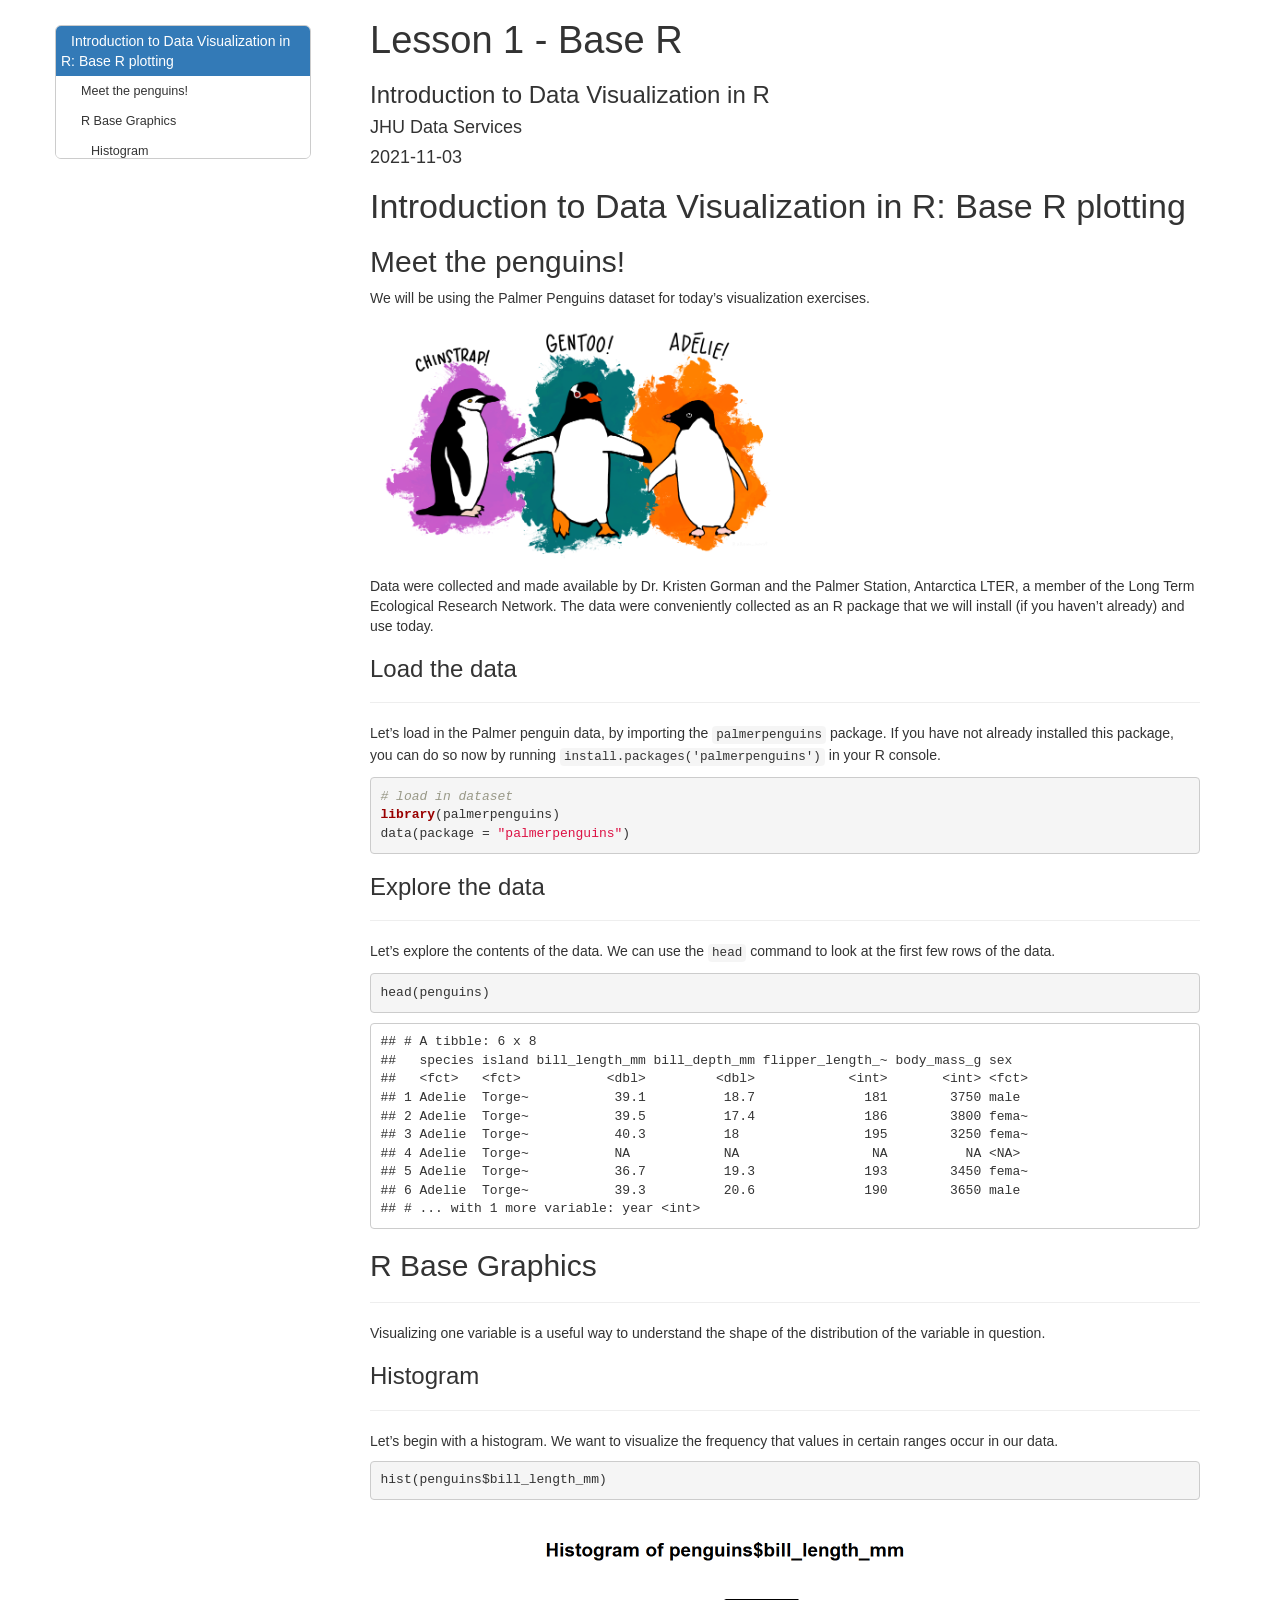
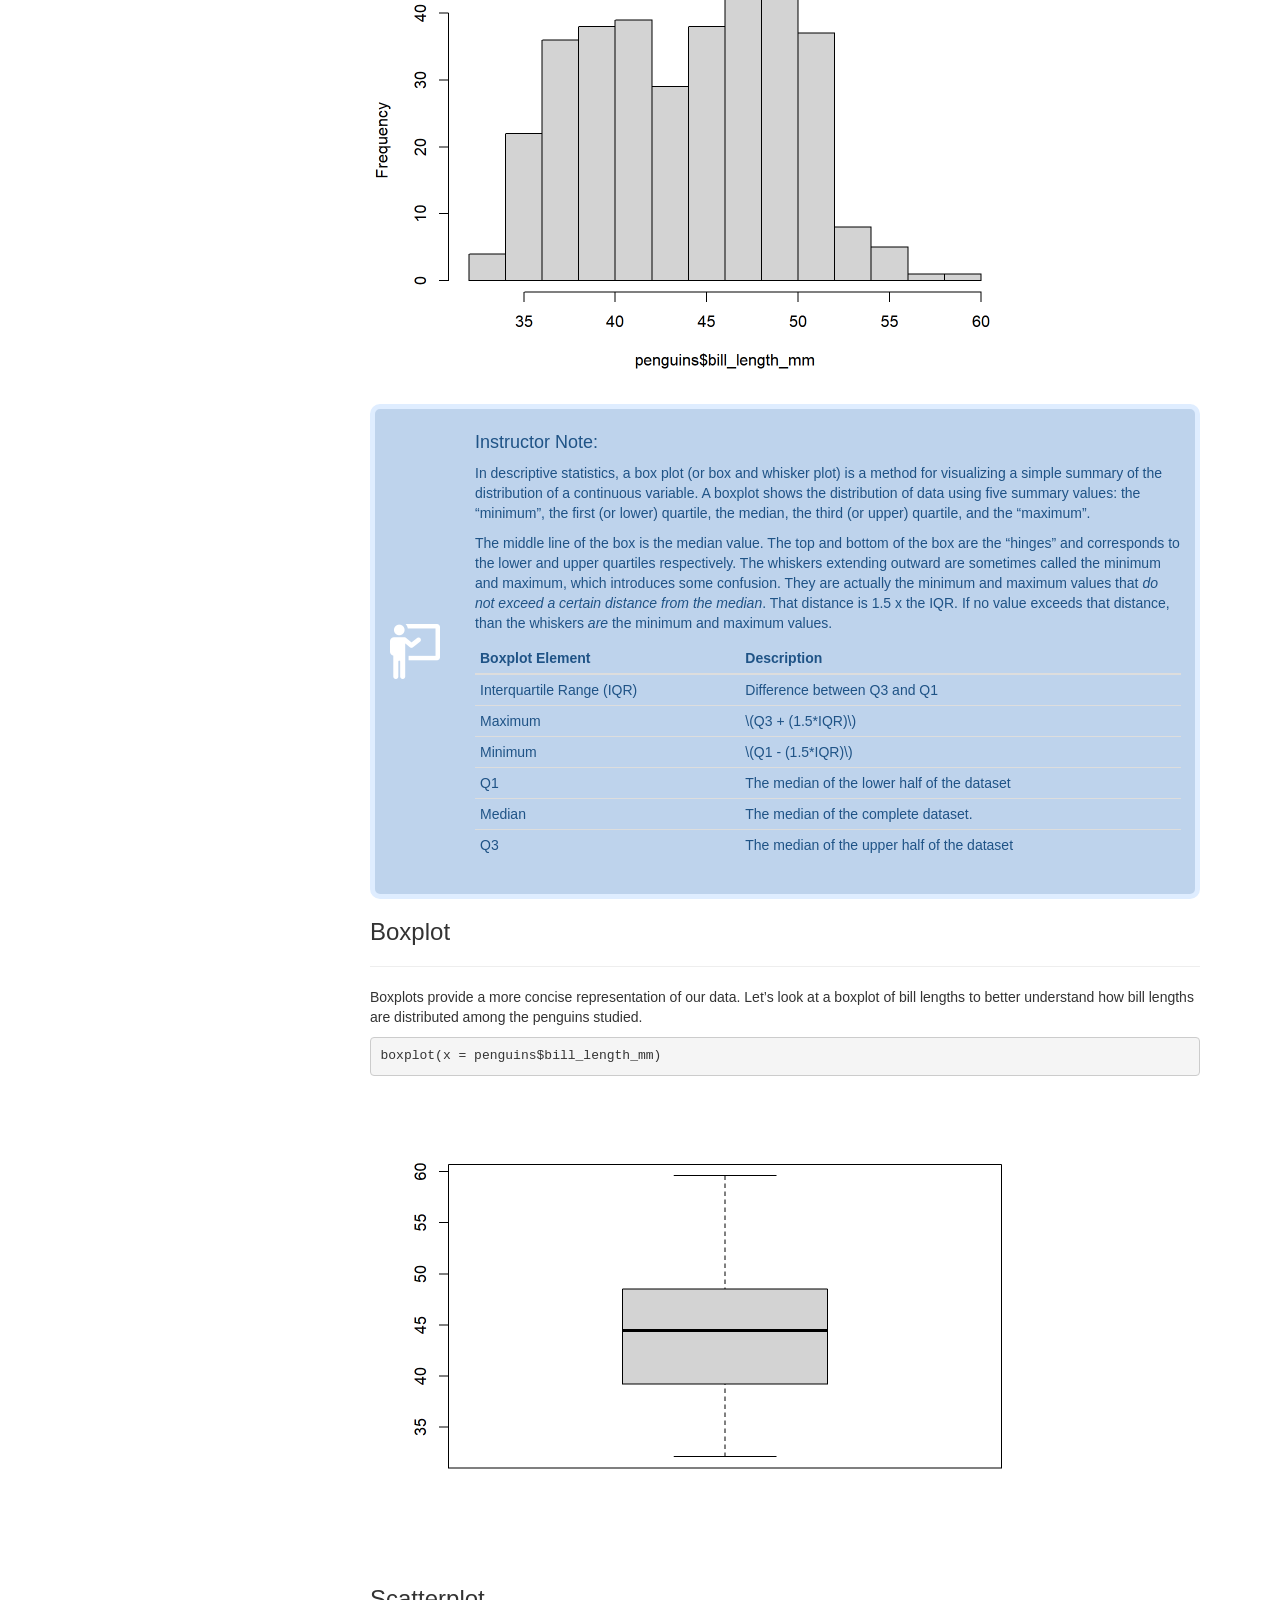
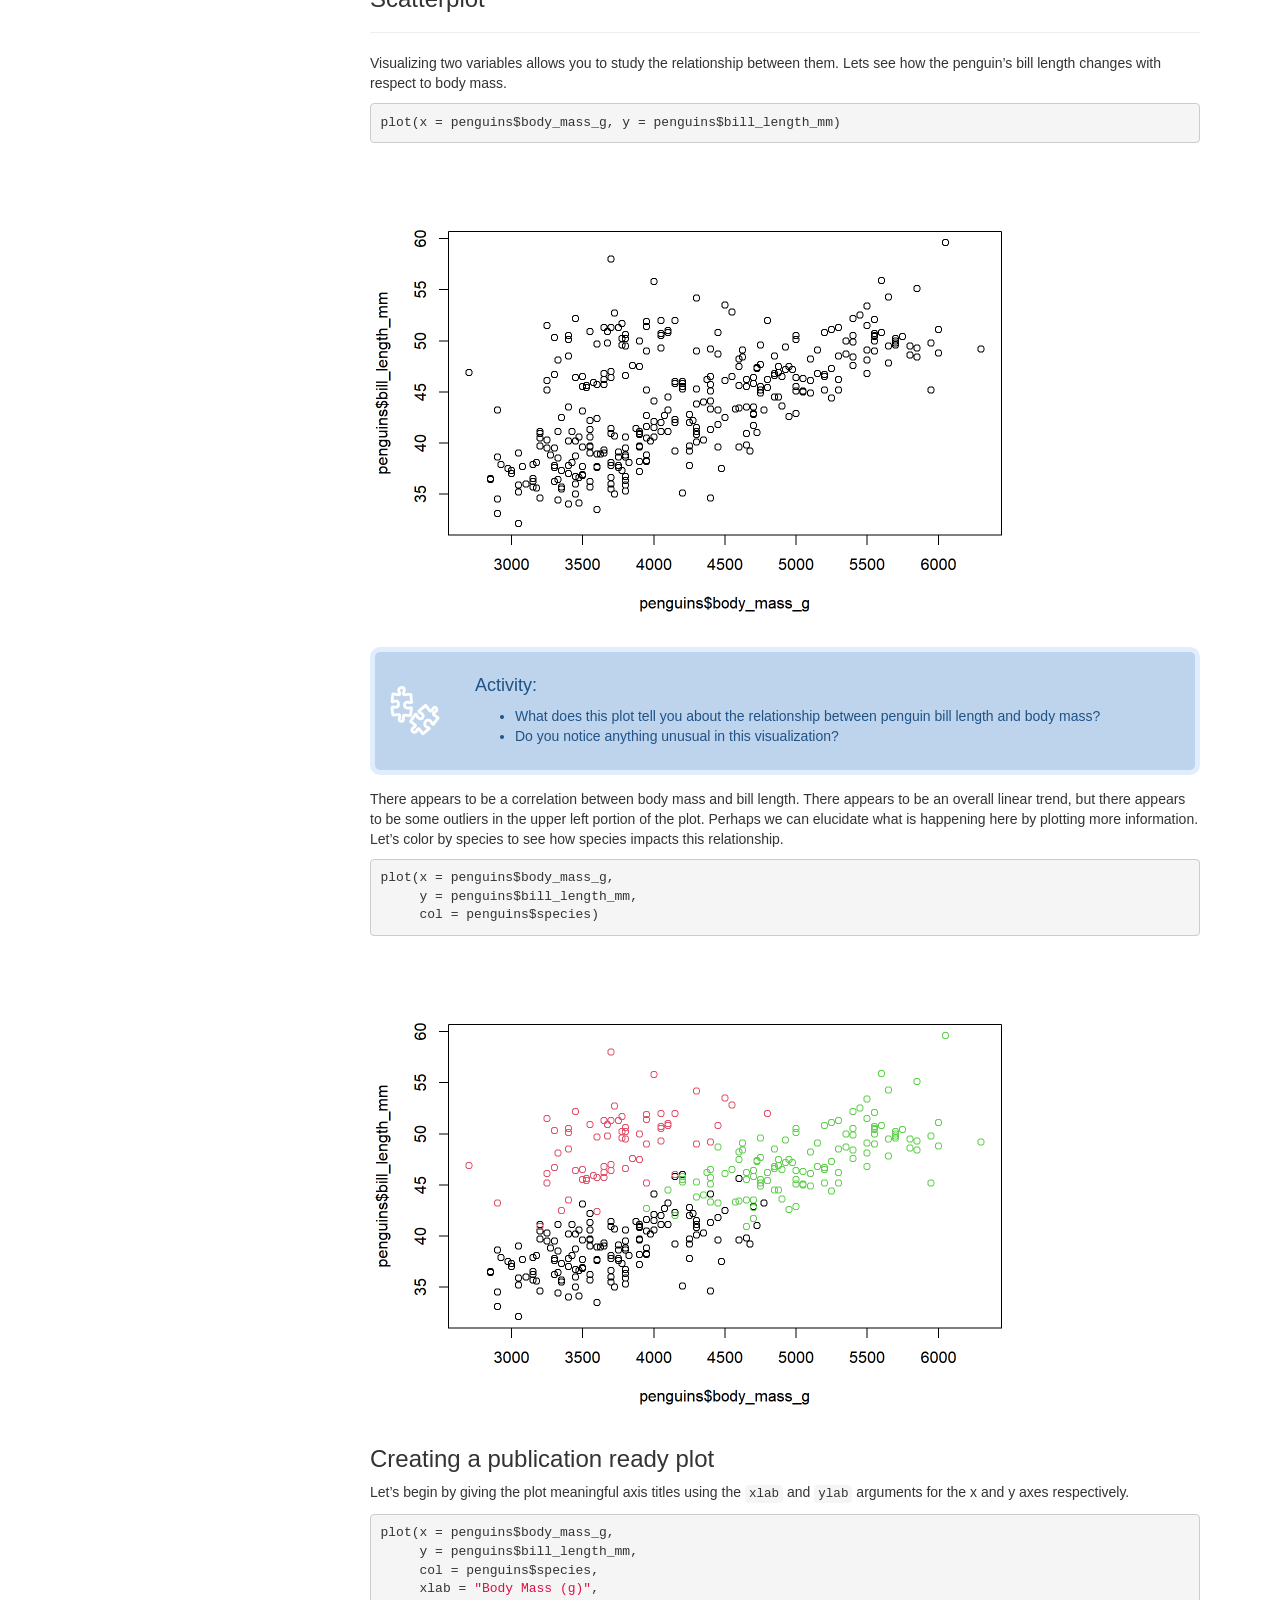
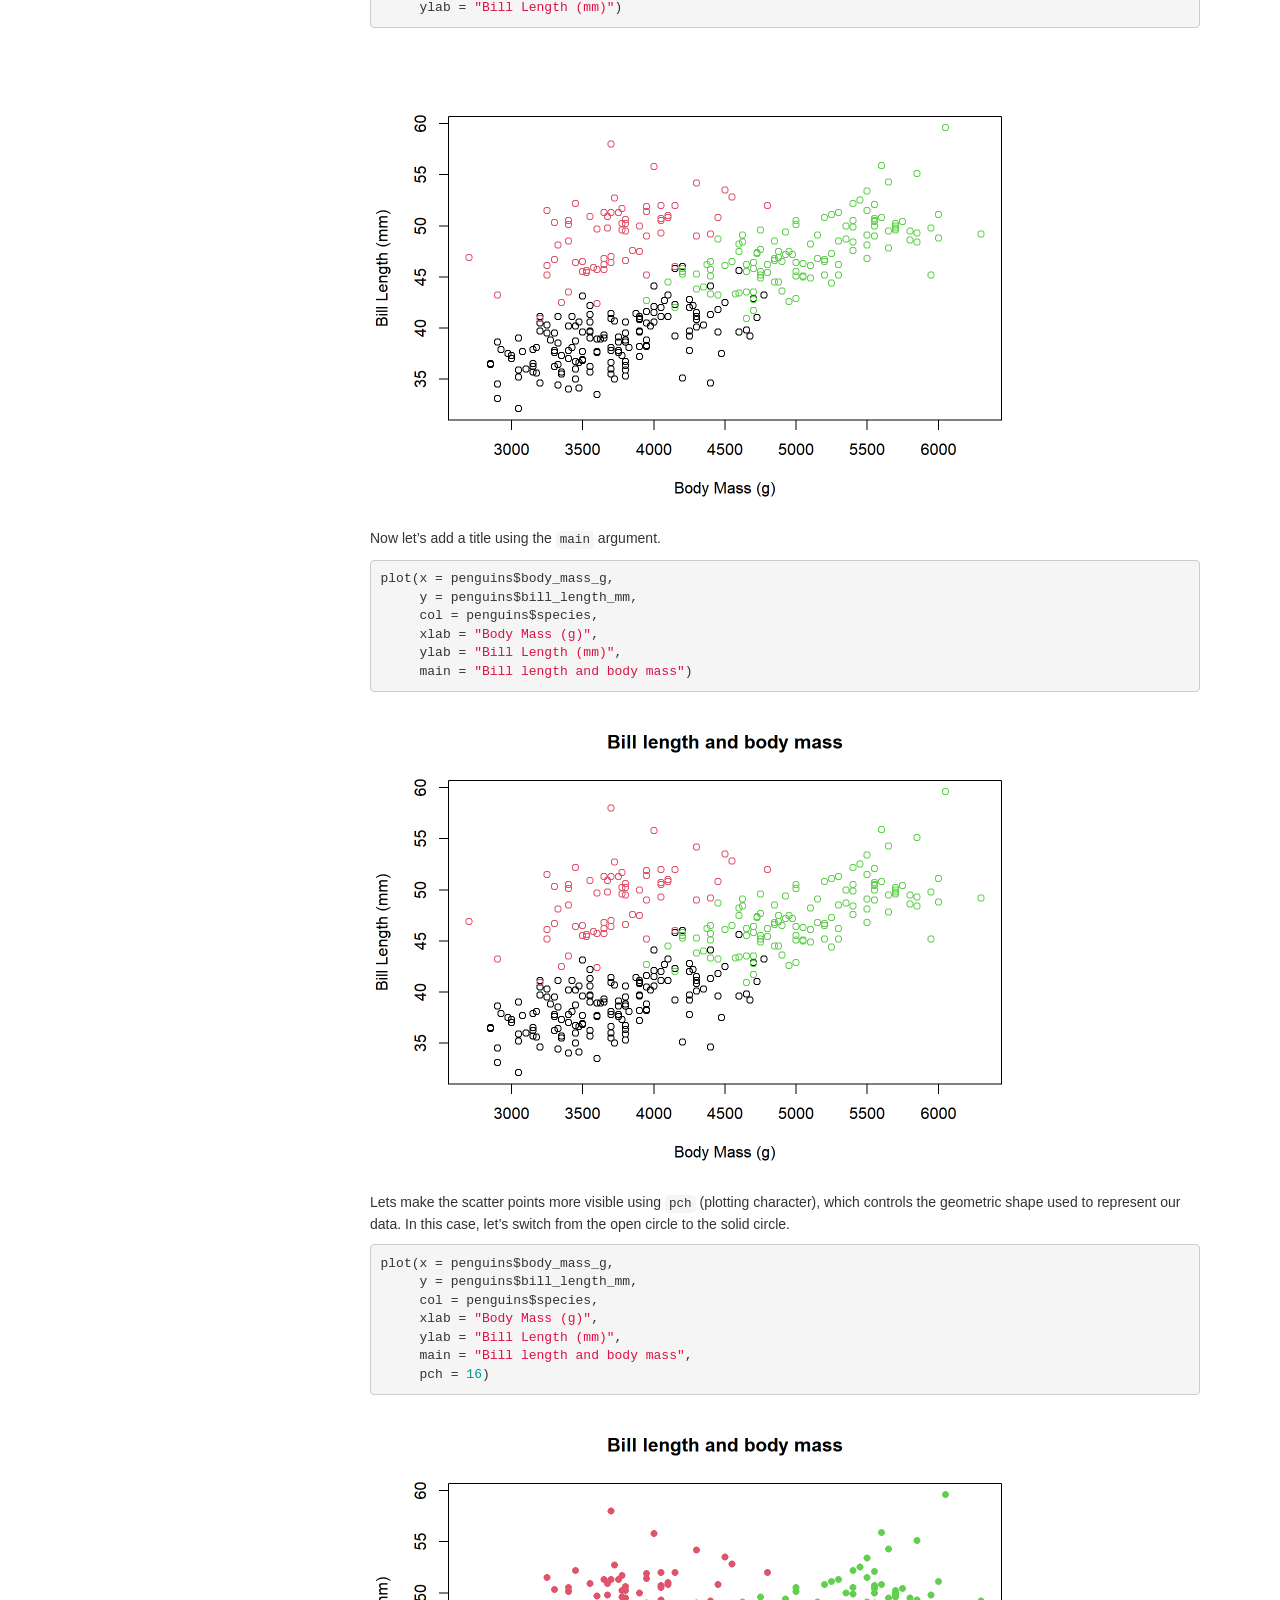
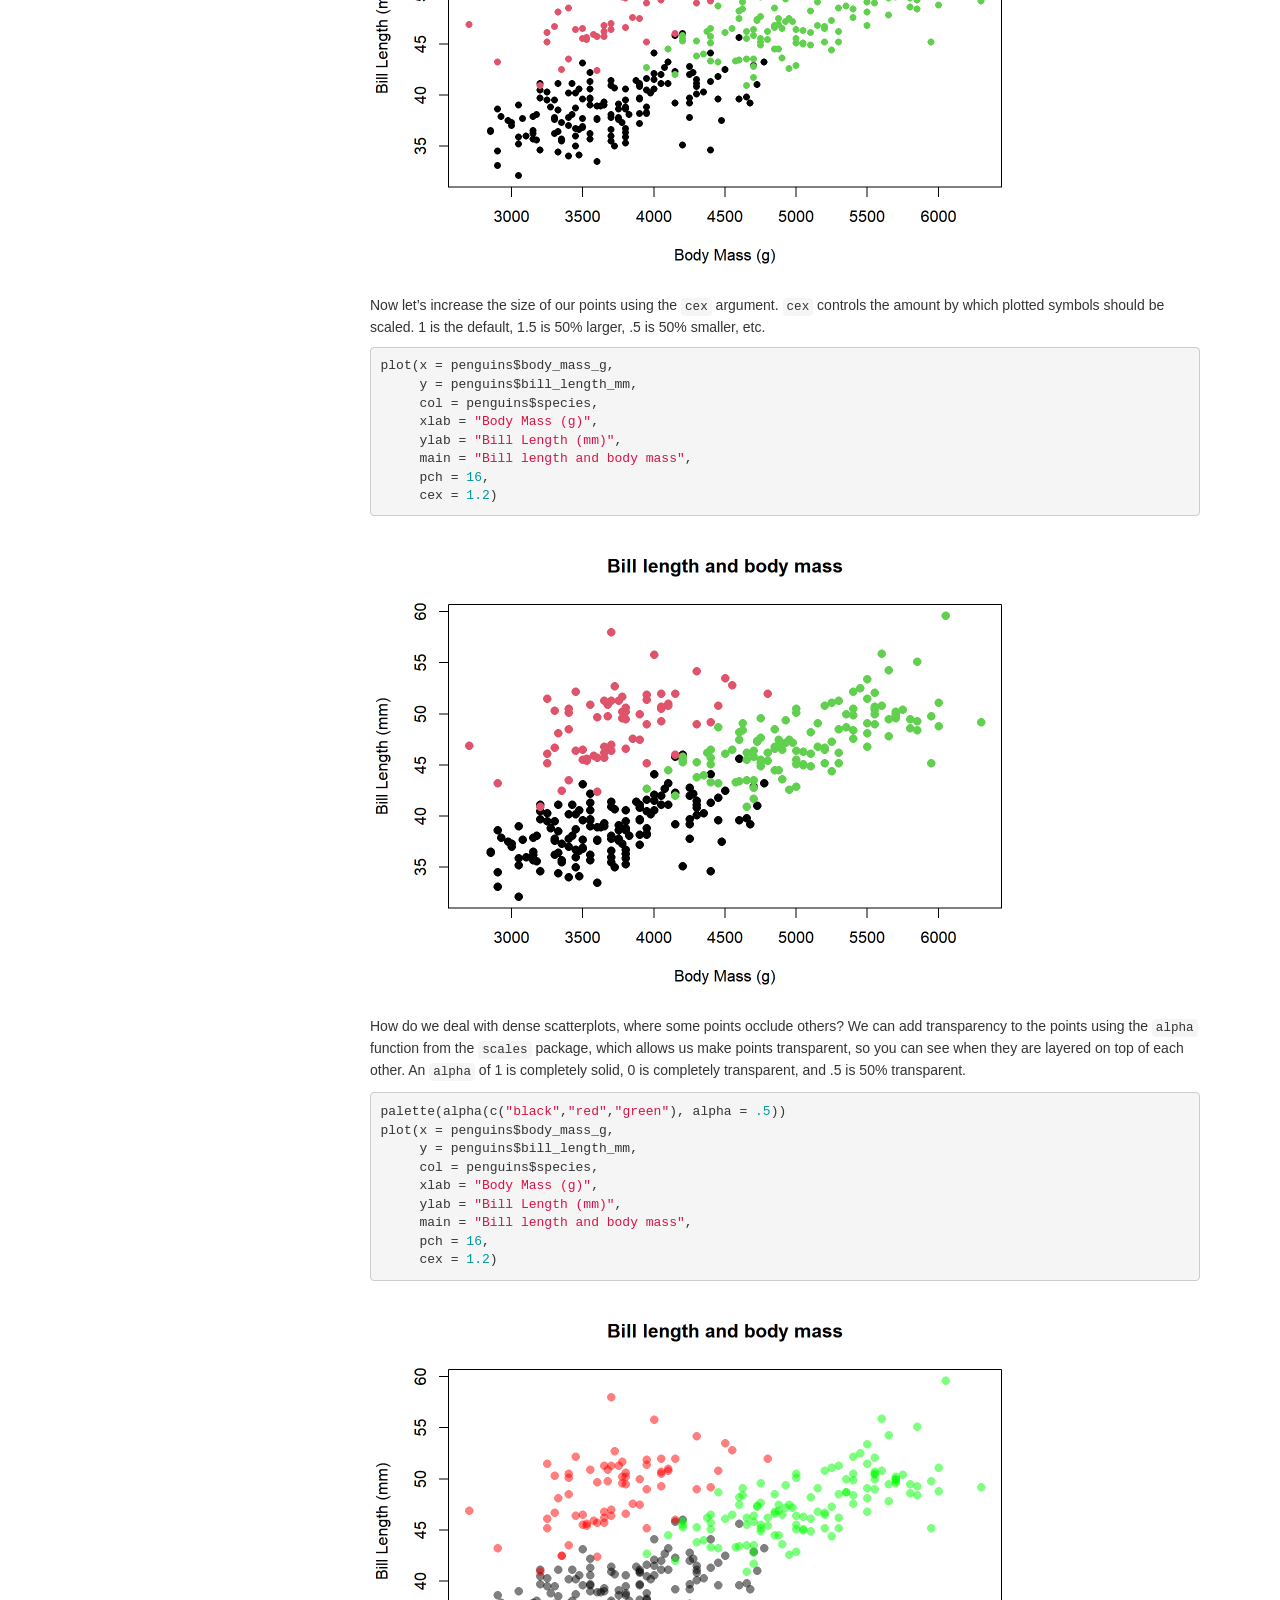
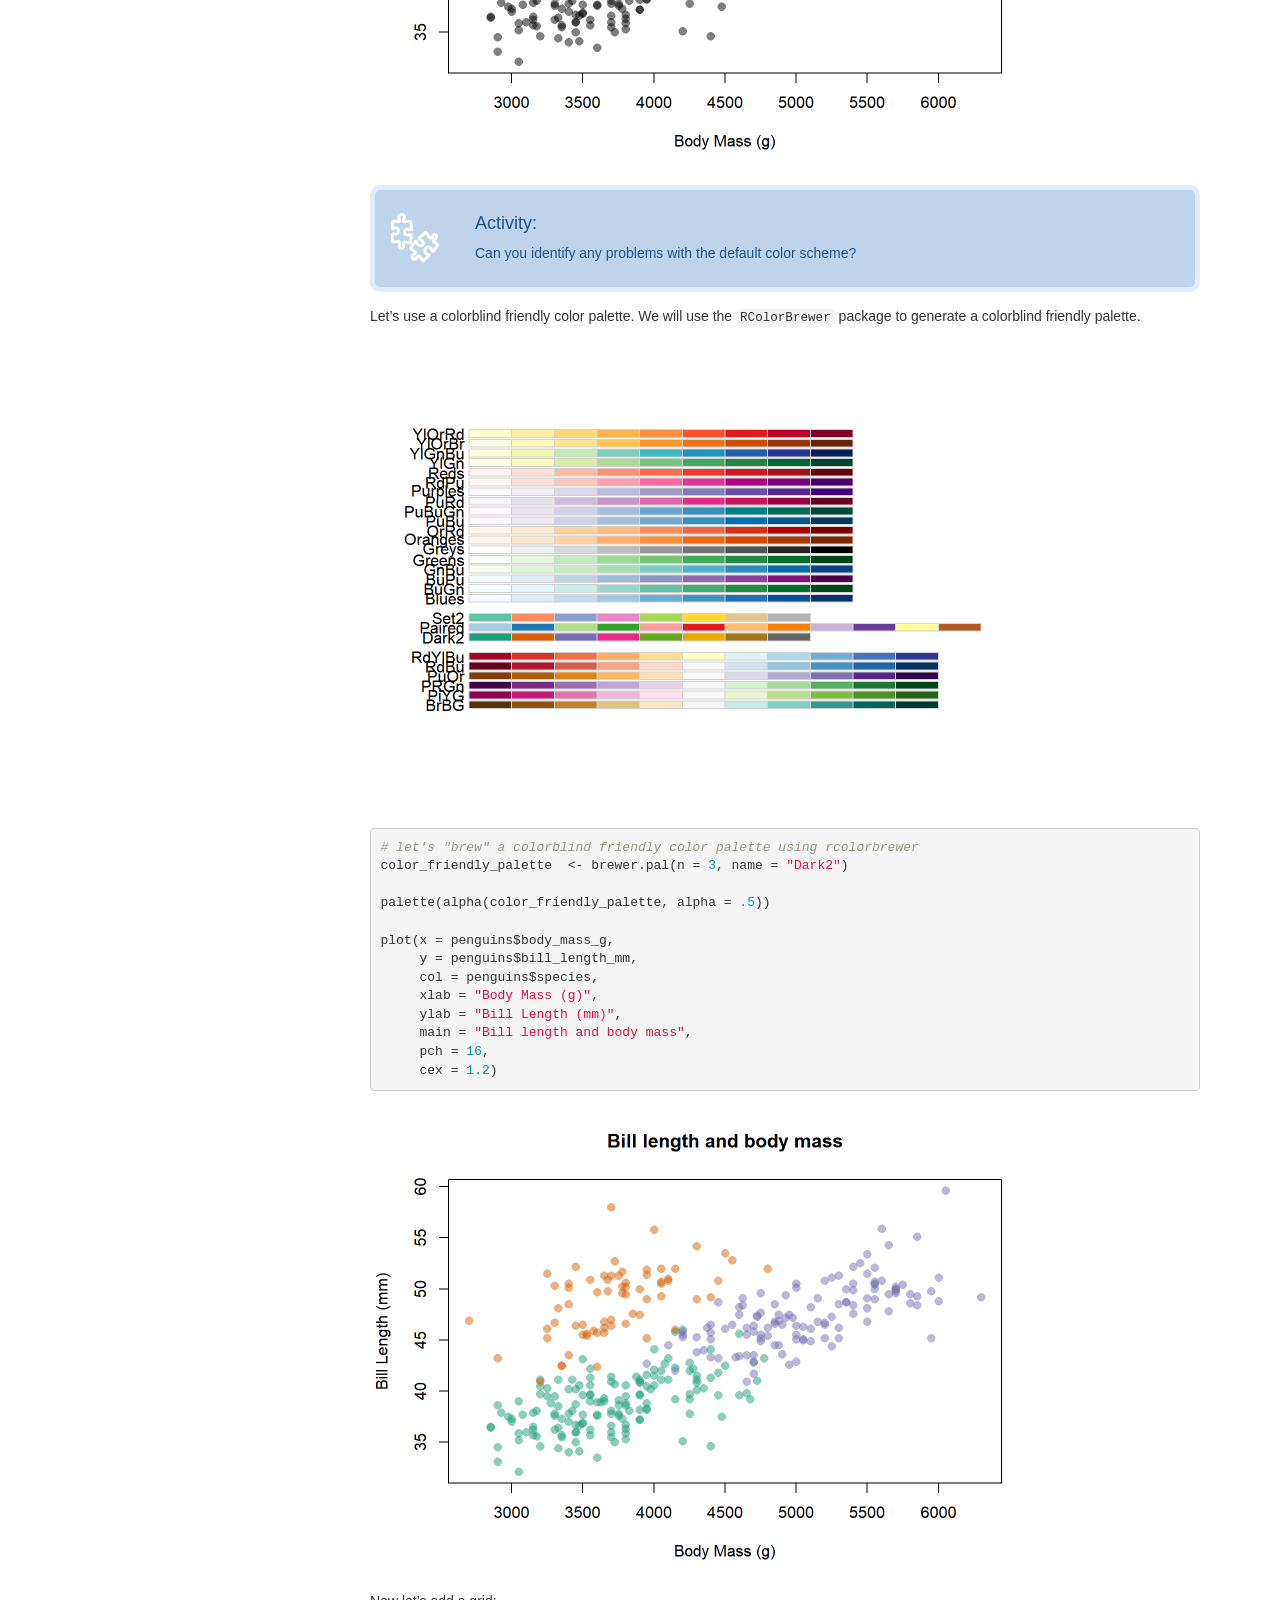
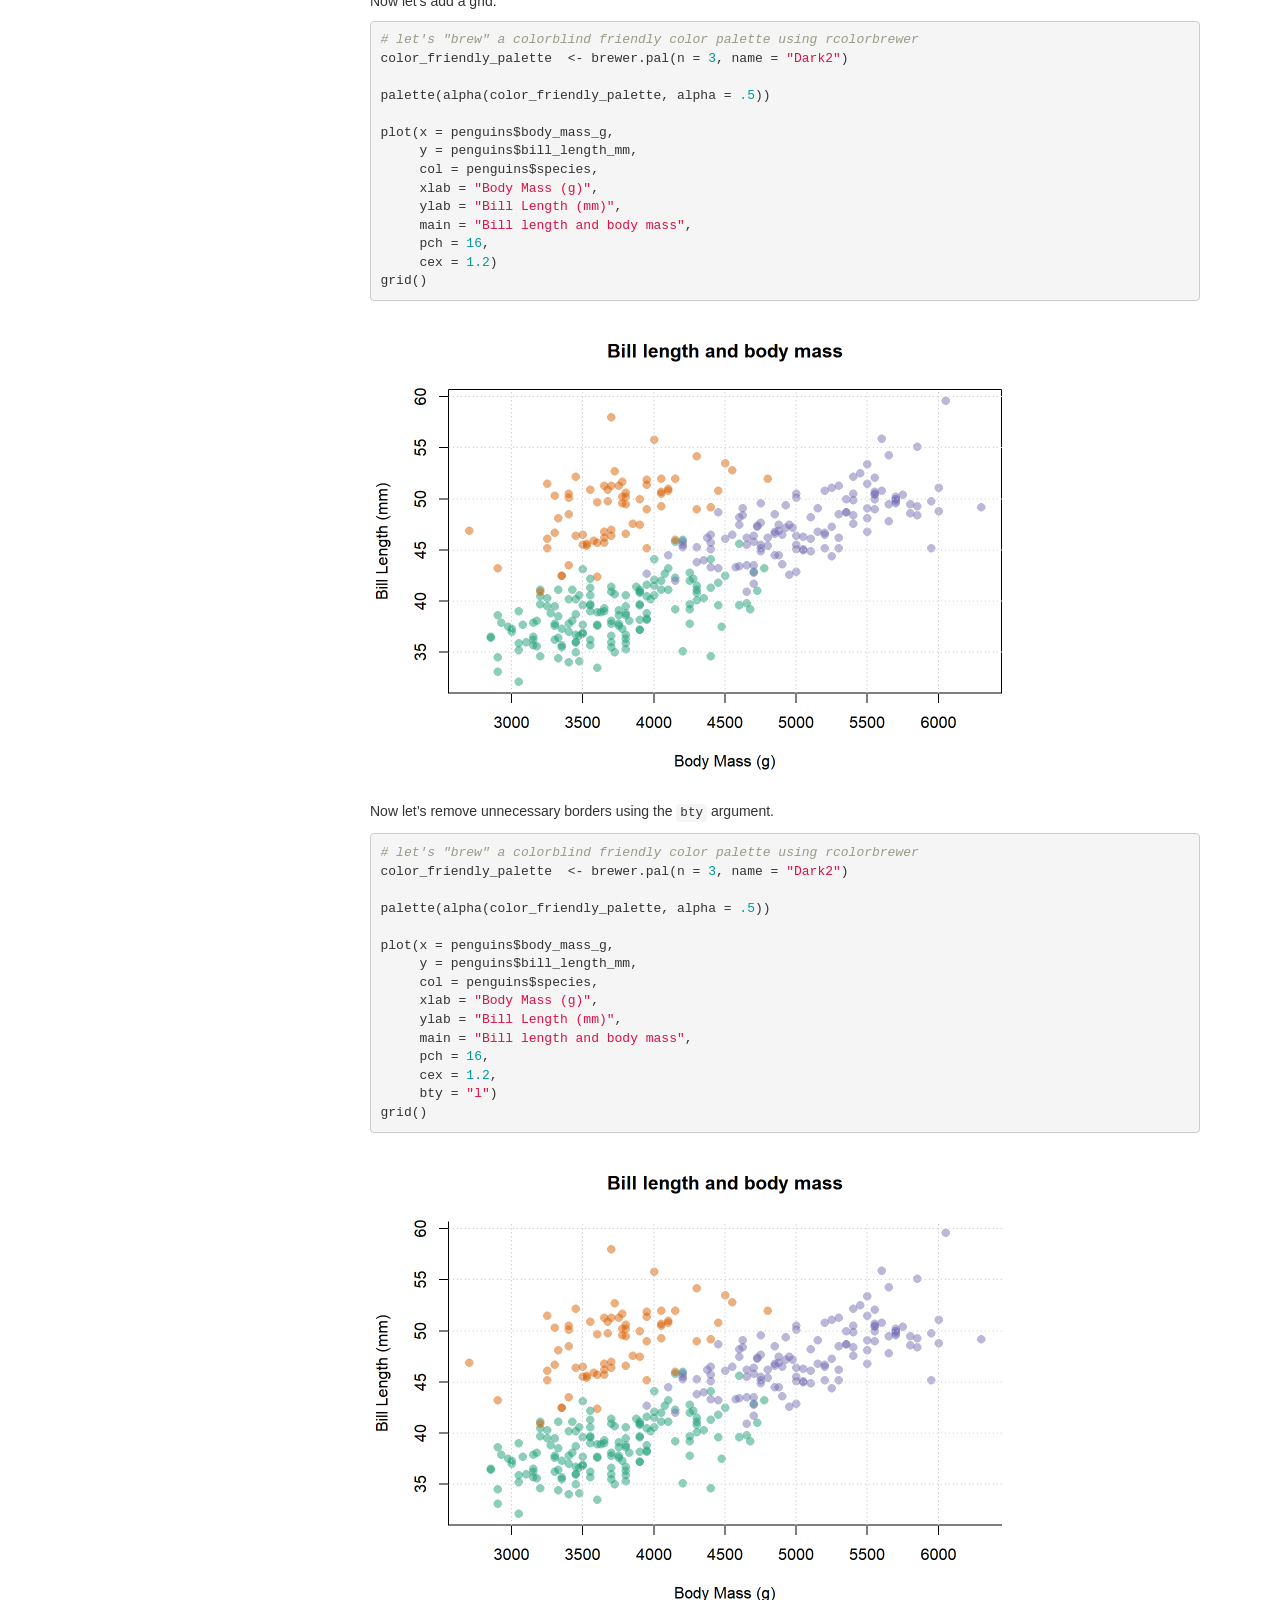
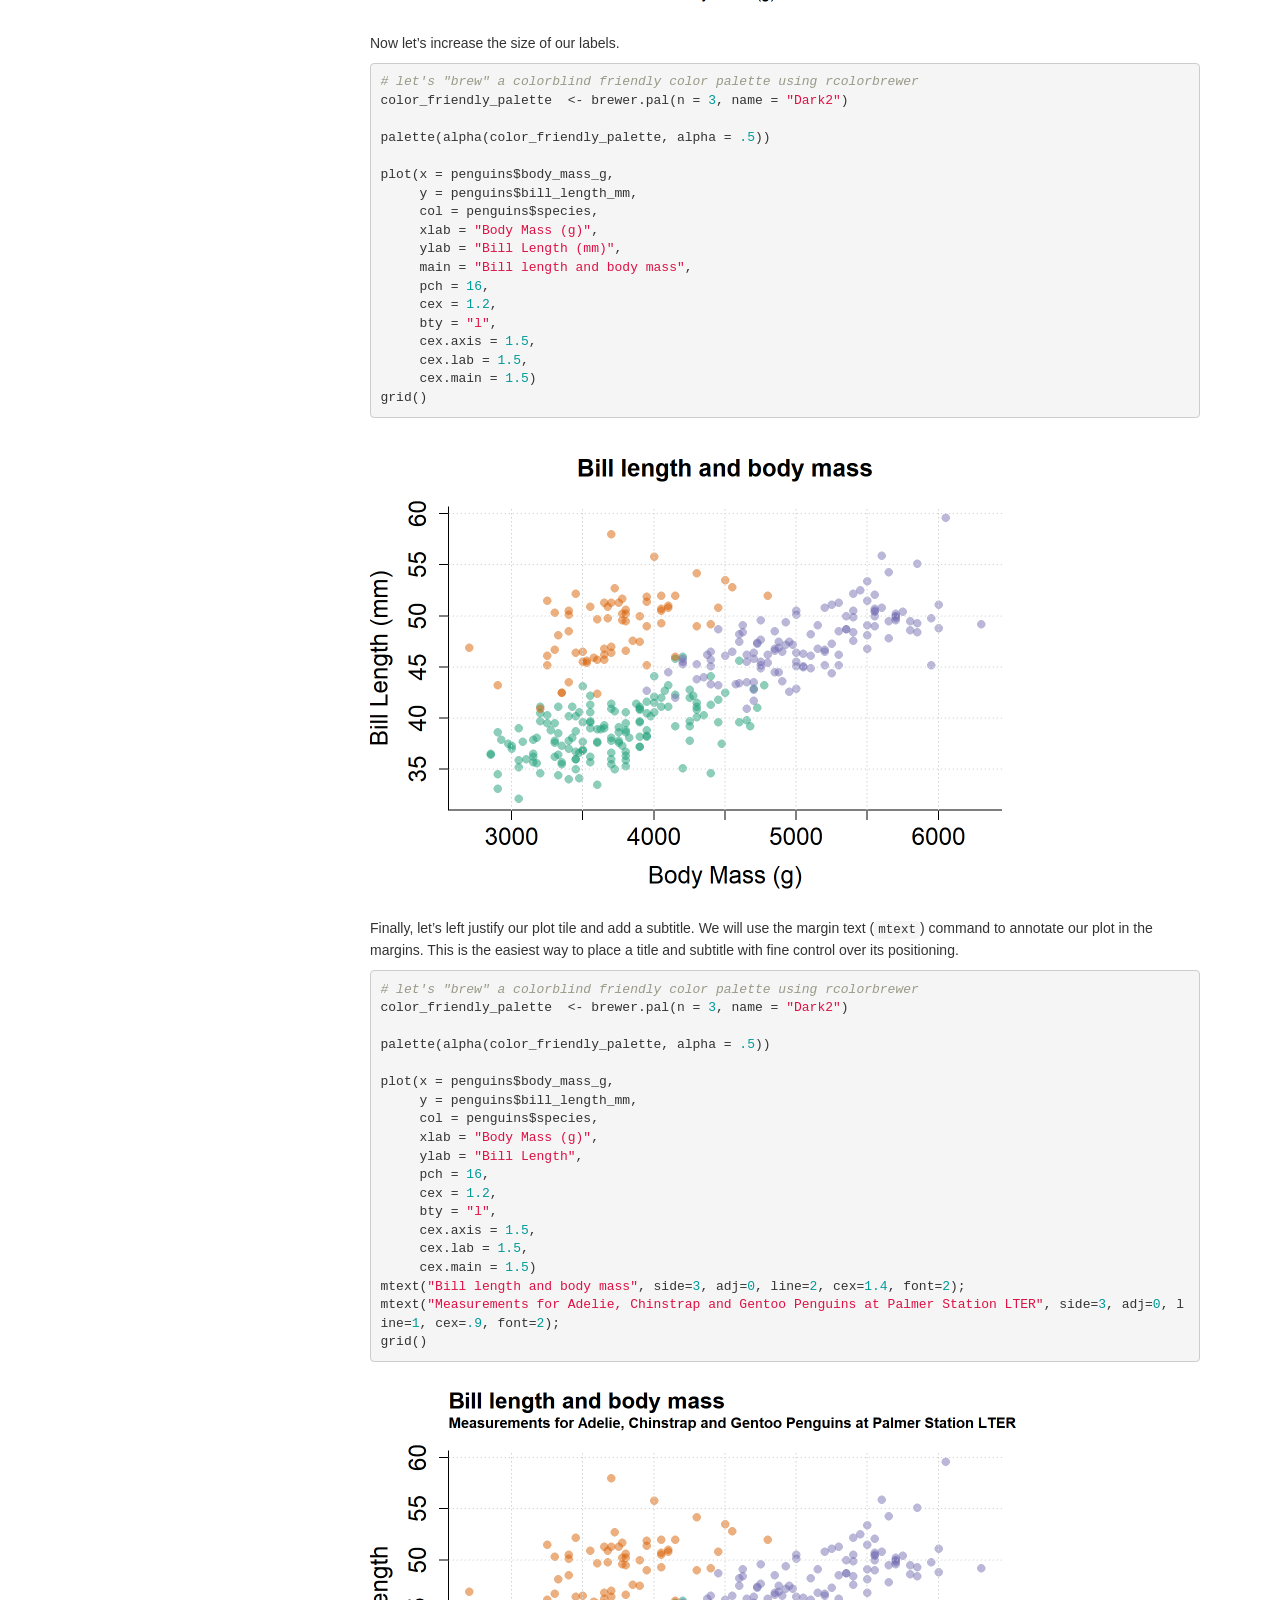
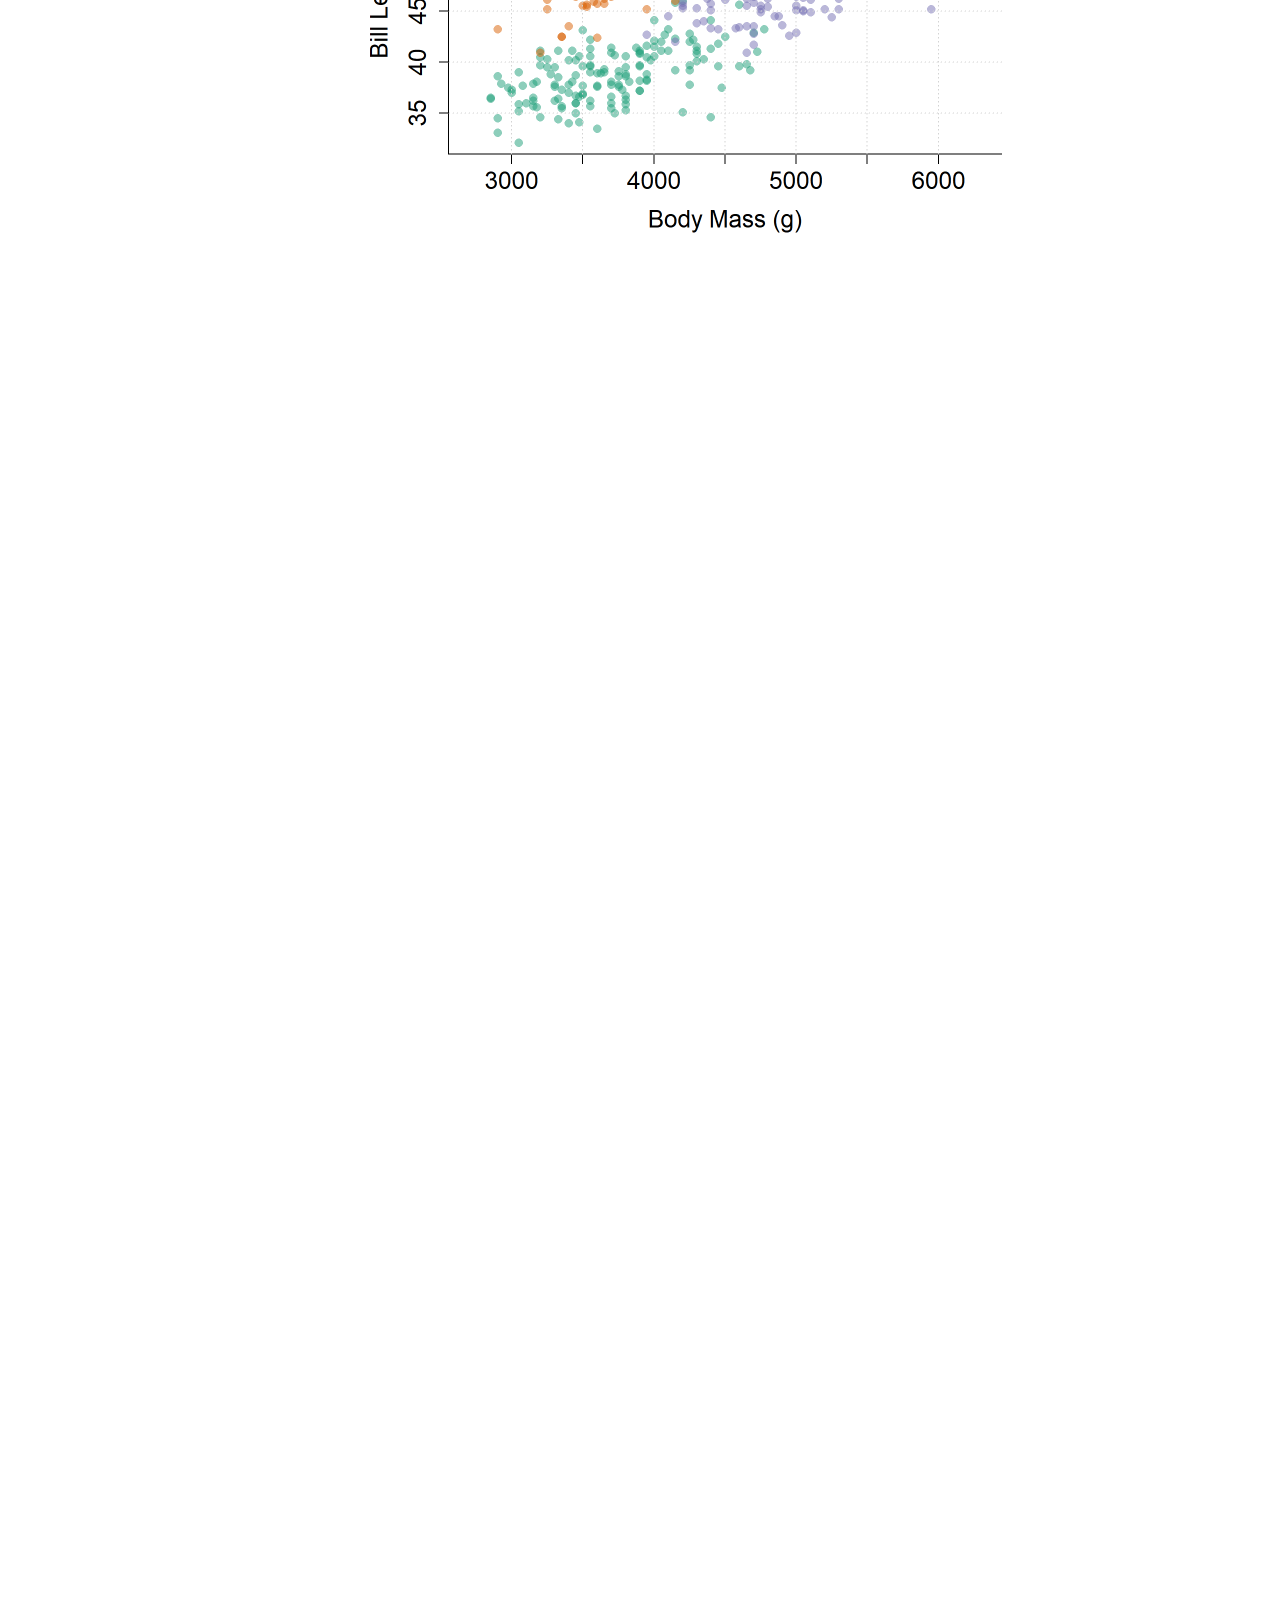
==== instructor-materials/lesson-1-base-r.html @ df4b199c "updated instructor materials" ====
<!DOCTYPE html>

<html>

<head>

<meta charset="utf-8" />
<meta name="generator" content="pandoc" />
<meta http-equiv="X-UA-Compatible" content="IE=EDGE" />


<meta name="author" content="JHU Data Services" />

<meta name="date" content="2021-11-03" />

<title>Lesson 1 - Base R</title>

<script src="[data-uri]"></script>
<script src="[data-uri]"></script>
<meta name="viewport" content="width=device-width, initial-scale=1" />
<link href="data:text/css,html%7Bfont%2Dfamily%3Asans%2Dserif%3B%2Dwebkit%2Dtext%2Dsize%2Dadjust%3A100%25%3B%2Dms%2Dtext%2Dsize%2Dadjust%3A100%25%7Dbody%7Bmargin%3A0%7Darticle%2Caside%2Cdetails%2Cfigcaption%2Cfigure%2Cfooter%2Cheader%2Chgroup%2Cmain%2Cmenu%2Cnav%2Csection%2Csummary%7Bdisplay%3Ablock%7Daudio%2Ccanvas%2Cprogress%2Cvideo%7Bdisplay%3Ainline%2Dblock%3Bvertical%2Dalign%3Abaseline%7Daudio%3Anot%28%5Bcontrols%5D%29%7Bdisplay%3Anone%3Bheight%3A0%7D%5Bhidden%5D%2Ctemplate%7Bdisplay%3Anone%7Da%7Bbackground%2Dcolor%3Atransparent%7Da%3Aactive%2Ca%3Ahover%7Boutline%3A0%7Dabbr%5Btitle%5D%7Bborder%2Dbottom%3A1px%20dotted%7Db%2Cstrong%7Bfont%2Dweight%3A700%7Ddfn%7Bfont%2Dstyle%3Aitalic%7Dh1%7Bmargin%3A%2E67em%200%3Bfont%2Dsize%3A2em%7Dmark%7Bcolor%3A%23000%3Bbackground%3A%23ff0%7Dsmall%7Bfont%2Dsize%3A80%25%7Dsub%2Csup%7Bposition%3Arelative%3Bfont%2Dsize%3A75%25%3Bline%2Dheight%3A0%3Bvertical%2Dalign%3Abaseline%7Dsup%7Btop%3A%2D%2E5em%7Dsub%7Bbottom%3A%2D%2E25em%7Dimg%7Bborder%3A0%7Dsvg%3Anot%28%3Aroot%29%7Boverflow%3Ahidden%7Dfigure%7Bmargin%3A1em%2040px%7Dhr%7Bheight%3A0%3B%2Dwebkit%2Dbox%2Dsizing%3Acontent%2Dbox%3B%2Dmoz%2Dbox%2Dsizing%3Acontent%2Dbox%3Bbox%2Dsizing%3Acontent%2Dbox%7Dpre%7Boverflow%3Aauto%7Dcode%2Ckbd%2Cpre%2Csamp%7Bfont%2Dfamily%3Amonospace%2Cmonospace%3Bfont%2Dsize%3A1em%7Dbutton%2Cinput%2Coptgroup%2Cselect%2Ctextarea%7Bmargin%3A0%3Bfont%3Ainherit%3Bcolor%3Ainherit%7Dbutton%7Boverflow%3Avisible%7Dbutton%2Cselect%7Btext%2Dtransform%3Anone%7Dbutton%2Chtml%20input%5Btype%3Dbutton%5D%2Cinput%5Btype%3Dreset%5D%2Cinput%5Btype%3Dsubmit%5D%7B%2Dwebkit%2Dappearance%3Abutton%3Bcursor%3Apointer%7Dbutton%5Bdisabled%5D%2Chtml%20input%5Bdisabled%5D%7Bcursor%3Adefault%7Dbutton%3A%3A%2Dmoz%2Dfocus%2Dinner%2Cinput%3A%3A%2Dmoz%2Dfocus%2Dinner%7Bpadding%3A0%3Bborder%3A0%7Dinput%7Bline%2Dheight%3Anormal%7Dinput%5Btype%3Dcheckbox%5D%2Cinput%5Btype%3Dradio%5D%7B%2Dwebkit%2Dbox%2Dsizing%3Aborder%2Dbox%3B%2Dmoz%2Dbox%2Dsizing%3Aborder%2Dbox%3Bbox%2Dsizing%3Aborder%2Dbox%3Bpadding%3A0%7Dinput%5Btype%3Dnumber%5D%3A%3A%2Dwebkit%2Dinner%2Dspin%2Dbutton%2Cinput%5Btype%3Dnumber%5D%3A%3A%2Dwebkit%2Douter%2Dspin%2Dbutton%7Bheight%3Aauto%7Dinput%5Btype%3Dsearch%5D%7B%2Dwebkit%2Dbox%2Dsizing%3Acontent%2Dbox%3B%2Dmoz%2Dbox%2Dsizing%3Acontent%2Dbox%3Bbox%2Dsizing%3Acontent%2Dbox%3B%2Dwebkit%2Dappearance%3Atextfield%7Dinput%5Btype%3Dsearch%5D%3A%3A%2Dwebkit%2Dsearch%2Dcancel%2Dbutton%2Cinput%5Btype%3Dsearch%5D%3A%3A%2Dwebkit%2Dsearch%2Ddecoration%7B%2Dwebkit%2Dappearance%3Anone%7Dfieldset%7Bpadding%3A%2E35em%20%2E625em%20%2E75em%3Bmargin%3A0%202px%3Bborder%3A1px%20solid%20silver%7Dlegend%7Bpadding%3A0%3Bborder%3A0%7Dtextarea%7Boverflow%3Aauto%7Doptgroup%7Bfont%2Dweight%3A700%7Dtable%7Bborder%2Dspacing%3A0%3Bborder%2Dcollapse%3Acollapse%7Dtd%2Cth%7Bpadding%3A0%7D%40media%20print%7B%2A%2C%3Aafter%2C%3Abefore%7Bcolor%3A%23000%21important%3Btext%2Dshadow%3Anone%21important%3Bbackground%3A0%200%21important%3B%2Dwebkit%2Dbox%2Dshadow%3Anone%21important%3Bbox%2Dshadow%3Anone%21important%7Da%2Ca%3Avisited%7Btext%2Ddecoration%3Aunderline%7Da%5Bhref%5D%3Aafter%7Bcontent%3A%22%20%28%22%20attr%28href%29%20%22%29%22%7Dabbr%5Btitle%5D%3Aafter%7Bcontent%3A%22%20%28%22%20attr%28title%29%20%22%29%22%7Da%5Bhref%5E%3D%22javascript%3A%22%5D%3Aafter%2Ca%5Bhref%5E%3D%22%23%22%5D%3Aafter%7Bcontent%3A%22%22%7Dblockquote%2Cpre%7Bborder%3A1px%20solid%20%23999%3Bpage%2Dbreak%2Dinside%3Aavoid%7Dthead%7Bdisplay%3Atable%2Dheader%2Dgroup%7Dimg%2Ctr%7Bpage%2Dbreak%2Dinside%3Aavoid%7Dimg%7Bmax%2Dwidth%3A100%25%21important%7Dh2%2Ch3%2Cp%7Borphans%3A3%3Bwidows%3A3%7Dh2%2Ch3%7Bpage%2Dbreak%2Dafter%3Aavoid%7D%2Enavbar%7Bdisplay%3Anone%7D%2Ebtn%3E%2Ecaret%2C%2Edropup%3E%2Ebtn%3E%2Ecaret%7Bborder%2Dtop%2Dcolor%3A%23000%21important%7D%2Elabel%7Bborder%3A1px%20solid%20%23000%7D%2Etable%7Bborder%2Dcollapse%3Acollapse%21important%7D%2Etable%20td%2C%2Etable%20th%7Bbackground%2Dcolor%3A%23fff%21important%7D%2Etable%2Dbordered%20td%2C%2Etable%2Dbordered%20th%7Bborder%3A1px%20solid%20%23ddd%21important%7D%7D%40font%2Dface%7Bfont%2Dfamily%3A%27Glyphicons%20Halflings%27%3Bsrc%3Aurl%28data%3Aapplication%2Fvnd%2Ems%2Dfontobject%3Bbase64%2Cn04AAEFNAAACAAIABAAAAAAABQAAAAAAAAABAJABAAAEAExQAAAAAAAAAAIAAAAAAAAAAAEAAAAAAAAAJxJ%[base64]%2FSEdmjKHUbyow8ATBE40IvWA3vTu8LiABDQ%2BpexwUMcm1SMnNryctQSiI1K5ZnbOlXKmnVV5YvRe6RnNMFNCOs1KNVpn6yZhCJkRtVRNzEufeIq7HgSrcx4S8h%2Fv4vnrrKc6oCNxmSk2uKlZQHBii6iKFoH0746ThvkO1kJHlxjrkxs%2BLWORaDQBEtiYJIR5IB9Bi1UyL4Rmr0BNigNkMzlKQmnofBHviqVzUxwdMb3NdCn69hy%2BpRYVKGVS%2F1tnsqv4LL7wCCPZZAZPT4aCShHjHJVNuXbmMrY5LeQaGnvAkXlVrJgKRAUdFjrWEah9XebPeQMj7KS7DIBAFt8ycgC5PLGUOHSE3ErGZCiViNLL5ZARfywnCoZaKQCu6NuFX42AEeKtKUGnr%2FCm2Cy8tpFhBPMW5Fxi4Qm4TkDWh4IWFDClhU2hRWosUWqcKLlgyXB%2BlSHaWaHiWlBAR8SeSgSPCQxdVQgzUixWKSTrIQEbU94viDctkvX%2BVSjJuUmV8L4CXShI11esnp0pjWNZIyxKHS4wVQ2ime1P4RnhvGw0aDN1OLAXGERsB7buFpFGGBAre4QEQR0HOIO5oYH305G%2BKspT%2FFupEGGafCCwxSe6ZUa%2B073rXHnNdVXE6eWvibUS27XtRzkH838mYLMBmYysZTM0EM3A1fbpCBYFccN1B%2FEnCYu%2FTgCGmr7bMh8GfYL%2BBfcLvB0gRagC09w9elfldaIy%2FhNCBLRgBgtCC7jAF63wLSMAfbfAlEggYU0bUA7ACCJmTDpEmJtI78w4%2FBO7dN7JR7J7ZvbYaUbaILSQsRBiF3HGk5fEg6p9unwLvn98r%2BvnsV%2B372uf1xBLq4qU%2F45fTuqaAP%2BpssmCCCTF0mhEow8ZXZOS8D7Q85JsxZ%2BAzok7B7O%2Ff6J8AzYBySZQB%2FQHYUSA%2BEeQhEWiS6AIQzgcsDiER4MjgMBAWDV4AgQ3g1eBgIdweCQmCjJEMkJ%2BPKRWyFHHmg1Wi%2F6xzUgA0LREoKJChwnQa9B%2B5RQZRB3IlBlkAnxyQNaANwHMowzlYSMCBgnbpzvqpl0iTJNCQidDI9ZrSYNIRBhHtUa5YHMHxyGEik9hDE0AKj72AbTCaxtHPUaKZdAZSnQTyjGqGLsmBStCejApUhg4uBMU6mATujEl%2BKdDPbI6Ag4vLr%2BhjY6lbjBeoLKnZl0UZgRX8gTySOeynZVz1wOq7e1hFGYIq%2BMhrGxDLak0PrwYzSXtcuyhXEhwOYofiW%2BEcI%2Fjw8P6IY6ed%2BetAbuqKp5QIapT77LnAe505lMuqL79a0ut4rWexzFttsOsLDy7zvtQzcq3U1qabe7tB0wHWVXji%2BzDbo8x8HyIRUbXnwUcklFv51fvTymiV%2BMXLSmGH9d9%2BaXpD5X6lao41anWGig7IwIdnoBY2ht%2FpO9mClLo4NdXHAsefqWUKlXJkbqPOFhMoR4aiA1BXqhRNbB2Xwi%2B7u%2FjpAoOpKJ0UX24EsrzMfHXViakCNcKjBxuQX8BO0ZqjJ3xXzf%2B61t2VXOSgJ8xu65QKgtN6FibPmPYsXbJRHHqbgATcSZxBqGiDiU4NNNsYBsKD0MIP%2FOfKnlk%2FLkaid%[base64]%2FgFtuW0wR4cgd%2BZKesSV7QkNE2kw6AV4hoIuC02LGmTomyf8PiO6CZzOTLTPQ%2BHW06H%2Btx%2BbQ8LmDYg1pTFrp2oJXgkZTyeRJZM0C8aE2LpFrNVDuhARsN543%2FFV6klQ6Tv1OoZGXLv0igKrl%2FCmJxRmX7JJbJ998VSIPQRyDBICzl4JJlYHbdql30NvYcOuZ7a10uWRrgoieOdgIm4rlq6vNOQBuqESLbXG5lzdJGHw2m0sDYmODXbYGTfSTGRKpssTO95fothJCjUGQgEL4yKoGAF%2F0SrpUDNn8CBgBcSDQByAeNkCXp4S4Ro2Xh4OeaGRgR66PVOsU8bc6TR5%[base64]%2F1SgRCJ1dk4UdBT7OoyuNgLs0oCd8RnrEIb6QdMxT2QjD4zMrJkfgx5aDMcA4orsTtKCqWb%2FVeyceqa5OGSmB28YwH4rFbkQaLoUN8OQQYnD3w2eXpI4ScQfbCUZiJ4yMOIKLyyTc7BQ4uXUw6Ee6%2FxM%2B4Y67ngNBknxIPwuppgIhFcwJyr6EIj%2BLzNj%2FmfR2vhhRlx0BILZoAYruF0caWQ7YxO66UmeguDREAFHYuC7HJviRgVO6ruJH59h%2FC%2FPkgSle8xNzZJULLWq9JMDTE2fjGE146a1Us6PZDGYle6ldWRqn%2FpdpgHKNGrGIdkRK%2BKPETT9nKT6kLyDI8xd9A1FgWmXWRAIHwZ37WyZHOVyCadJEmMVz0MadMjDrPho%2BEIochkVC2xgGiwwsQ6DMv2P7UXqT4x7CdcYGId2BJQQa85EQKmCmwcRejQ9Bm4oATENFPkxPXILHpMPUyWTI5rjNOsIlmEeMbcOCEqInpXACYQ9DDxmFo9vcmsDblcMtg4tqBerNngkIKaFJmrQAPnq1dEzsMXcwjcHdfdCibcAxxA%2Bq%2Fj9m3LM%2FO7WJka4tSidVCjsvo2lQ%2F2ewyoYyXwAYyr2PlRoR5MpgVmSUIrM3PQxXPbgjBOaDQFIyFMJvx3Pc5RSYj12ySVF9fwFPQu2e2KWVoL9q3Ayv3IzpGHUdvdPdrNUdicjsTQ2ISy7QU3DrEytIjvbzJnAkmANXjAFERA0MUoPF3%2F5KFmW14bBNOhwircYgMqoDpUMcDtCmBE82QM2YtdjVLB4kBuKho%2FbcwQdeboqfQartuU3CsCf%2BcXkgYAqp%2F0Ee3RorAZt0AvvOCSI4JICIlGlsV0bsSid%2FNIEALAAzb6HAgyWHBps6xAOwkJIGcB82CxRQq4sJf3FzA70A%2BTRqcqjEMETCoez3mkPcpnoALs0ugJY8kQwrC%[base64]%2FWDHA60cYFaI%2FPjpzquUqdaYGcIq%2BmLez3WLFFCtNBN2QJcrlcoELgiPku5R5dSlJFaCEqEZle1AQzAKC%2B1SotMcBNyQUFuRHRF6OlimSBgjZeTBCwLyc6A%2BP%2FoFRchXTz5ADknYJHxzrJ5pGuIKRQISU6WyKTBBjD8WozmVYWIsto1AS5rxzKlvJu4E%2FvwOiKxRtCWsDM%2BeTHUrmwrCK5BIfMzGkD%2B0Fk5LzBs0jMYXktNDblB06LMNJ09U8pzSLmo14MS0OMjcdrZ31pyQqxJJpRImlSvfYAK8inkYU52QY2FPEVsjoWewpwhRp5yAuNpkqhdb7ku9Seefl2D0B8SMTFD90xi4CSOwwZy9IKkpMtI3FmFUg3%2FkFutpQGNc3pCR7gvC4sgwbupDu3DyEN%2BW6YGLNM21jpB49irxy9BSlHrVDlnihGKHwPrbVFtc%2Bh1rVQKZduxIyojccZIIcOCmhEnC7UkY68WXKQgLi2JCDQkQWJRQuk60hZp0D3rtCTINSeY9Ej2kIKYfGxwOs4j9qMM7fYZiipzgcf7TamnehqdhsiMiCawXnz4xAbyCkLAx5EGbo3Ax1u3dUIKnTxIaxwQTHehPl3V491H0%2BbC5zgpGz7Io%2BmjdhKlPJ01EeMpM7UsRJMi1nGjmJg35i6bQBAAxjO%2FENJubU2mg3ONySEoWklCwdABETcs7ck3jgiuU9pcKKpbgn%2B3YlzV1FzIkB6pmEDOSSyDfPPlQskznctFji0kpgZjW5RZe6x9kYT4KJcXg0bNiCyif%2BpZACCyRMmYsfiKmN9tSO65F0R2OO6ytlEhY5Sj6uRKfFxw0ijJaAx%2Fk3QgnAFSq27%2F2i4GEBA%2BUvTJKK%2F9eISNvG46Em5RZfjTYLdeD8kdXHyrwId%2FDQZUaMCY4gGbke2C8vfjgV%2FY9kkRQOJIn%2FxM9INZSpiBnqX0Q9GlQPpPKAyO5y%2BW5NMPSRdBCUlmuxl40ZfMCnf2Cp044uI9WLFtCi4YVxKjuRCOBWIb4XbIsGdbo4qtMQnNOQz4XDSui7W%2FN6l54qOynCqD3DpWQ%2BmpD7C40D8BZEWGJX3tlAaZBMj1yjvDYKwCJBa201u6nBKE5UE%2B7QSEhCwrXfbRZylAaAkplhBWX50dumrElePyNMRYUrC99UmcSSNgImhFhDI4BXjMtiqkgizUGCrZ8iwFxU6fQ8GEHCFdLewwxYWxgScAYMdMLmcZR6b7rZl95eQVDGVoUKcRMM1ixXQtXNkBETZkVVPg8LoSrdetHzkuM7DjZRHP02tCxA1fmkXKF3VzfN1pc1cv%2F8lbTIkkYpqKM9VOhp65ktYk%2BQ46myFWBapDfyWUCnsnI00QTBQmuFjMZTcd0V2NQ768Fhpby04k2IzNR1wKabuGJqYWwSly6ocMFGTeeI%2BejsWDYgEvr66QgqdcIbFYDNgsm0x9UHY6SCd5%2B7tpsLpKdvhahIDyYmEJQCqMqtCF6UlrE5GXRmbu%[base64]%2FiOmsLtHSWNUWEGk9hScMPShasUA1AcHOtRZlqMeQ0OzYS9vQvYUjOLrzP07BUAFikcJNMi7gIxEw4pL1G54TcmmmoAQ5s7TGWErJZ2Io4yQ0ljRYhL8H5e62oDtLF8aDpnIvZ5R3GWJyAugdiiJW9hQAVTsnCBHhwu7rkBlBX6r3b7ejEY0k5GGeyKv66v%2B6dg7mcJTrWHbtMywbedYqCQ0FPwoytmSWsL8WTtChZCKKzEF7vP6De4x2BJkkniMgSdWhbeBSLtJZR9CTHetK1xb34AYIJ37OegYIoPVbXgJ%2FqDQK%2BbfCtxQRVKQu77WzOoM6SGL7MaZwCGJVk46aImai9fmam%2BWpHG%2B0BtQPWUgZ7RIAlPq6lkECUhZQ2gqWkMYKcYMYaIc4gYCDFHYa2d1nzp3%2BJ1eCBay8IYZ0wQRKGAqvCuZ%2FUgbQPyllosq%2BXtfKIZOzmeJqRazpmmoP%2F76YfkjzV2NlXTDSBYB04SVlNQsFTbGPk1t%2FI4Jktu0XSgifO2ozFOiwd%2F0SssJDn0dn4xqk4GDTTKX73%2FwQyBLdqgJ%2BWx6AQaba3BA9CKEzjtQYIfAsiYamapq80LAamYjinlKXUkxdpIDk0puXUEYzSalfRibAeDAKpNiqQ0FTwoxuGYzRnisyTotdVTclis1LHRQCy%2FqqL8oUaQzWRxilq5Mi0IJGtMY02cGLD69vGjkj3p6pGePKI8bkBv5evq8SjjyU04vJR2cQXQwSJyoinDsUJHCQ50jrFTT7yRdbdYQMB3MYCb6uBzJ9ewhXYPAIZSXfeEQBZZ3GPN3Nbhh%2FwkvAJLXnQMdi5NYYZ5GHE400GS5rXkOZSQsdZgIbzRnF9ueLnsfQ47wHAsirITnTlkCcuWWIUhJSbpM3wWhXNHvt2xUsKKMpdBSbJnBMcihkoDqAd1Zml%2FR4yrzow1Q2A5G%2Bkzo%2FRhRxQS2lCSDRV8LlYLBOOoo1bF4jwJAwKMK1tWLHlu9i0j4Ig8qVm6wE1DxXwAwQwsaBWUg2pOOol2dHxyt6npwJEdLDDVYyRc2D0HbcbLUJQj8gPevQBUBOUHXPrsAPBERICpnYESeu2OHotpXQxRGlCCtLdIsu23MhZVEoJg8Qumj%2FUMMc34IBqTKLDTp76WzL%2FdMjCxK7MjhiGjeYAC%2Fkj%2FjY%2FRde7hpSM1xChrog6yZ7OWTuD56xBJnGFE%2BpT2ElSyCnJcwVzCjkqeNLfMEJqKW0G7OFIp0G%2B9mh50I9o8k1tpCY0xYqFNIALgIfc2me4n1bmJnRZ89oepgLPT0NTMLNZsvSCZAc3TXaNB07vail36%2FdBySis4m9%2FDR8izaLJW6bWCkVgm5T%2Bius3ZXq4xI%2BGnbveLbdRwF2mNtsrE0JjYc1AXknCOrLSu7Te%2Fr4dPYMCl5qtiHNTn%2BTPbh1jCBHH%2BdMJNhwNgs3nT%2BOhQoQ0vYif56BMG6WowAcHR3DjQolxLzyVekHj00PBAaW7IIAF1EF%2BuRIWyXjQMAs2chdpaKPNaB%2BkSezYt0%2BCA04sOg5vx8Fr7Ofa9sUv87h7SLAUFSzbetCCZ9pmyLt6l6%2FTzoA1%2FZBG9bIUVHLAbi%2FkdBFgYGyGwRQGBpkqCEg2ah9UD6EedEcEL3j4y0BQQCiExEnocA3SZboh%2Bepgd3YsOkHskZwPuQ5OoyA0fTA5AXrHcUOQF%2BzkJHIA7PwCDk1gGVmGUZSSoPhNf%2BTklauz98QofOlCIQ%2FtCD4dosHYPqtPCXB3agggQQIqQJsSkB%2Bqn0rkQ1toJjON%2FOtCIB9RYv3PqRA4C4U68ZMlZn6BdgEvi2ziU%2BTQ6NIw3ej%2BAtDwMGEZk7e2IjxUWKdAxyaw9OCwSmeADTPPleyk6UhGDNXQb%2B%2BW6Uk4q6F7%2Frg6WVTo82IoCxSIsFDrav4EPHphD3u4hR53WKVvYZUwNCCeM4PMBWzK%2BEfIthZOkuAwPo5C5jgoZgn6dUdvx5rIDmd58cXXdKNfw3l%2BwM2UjgrDJeQHhbD7HW2QDoZMCujgIUkk5Fg8VCsdyjOtnGRx8wgKRPZN5dR0zPUyfGZFVihbFRniXZFOZGKPnEQzU3AnD1KfR6weHW2XS6KbPJxUkOTZsAB9vTVp3Le1F8q5l%2BDMcLiIq78jxAImD2pGFw0VHfRatScGlK6SMu8leTmhUSMy8Uhdd6xBiH3Gdman4tjQGLboJfqz6fL2WKHTmrfsKZRYX6BTDjDldKMosaSTLdQS7oDisJNqAUhw1PfTlnacCO8vl8706Km1FROgLDmudzxg%2BEWTiArtHgLsRrAXYWdB0NmToNCJdKm0KWycZQqb%2BMw76Qy29iQ5up%2FX7oyw8QZ75kP5F6iJAJz6KCmqxz8fEa%2FxnsMYcIO%2FvEkGRuMckhr4rIeLrKaXnmIzlNLxbFspOphkcnJdnz%2FChp%2FVlpj2P7jJQmQRwGnltkTV5dbF9fE3%2FfxoSqTROgq9wFUlbuYzYcasE0ouzBo%2BdDCDzxKAfhbAZYxQiHrLzV2iVexnDX%2FQnT1fsT%2Fxuhu1ui5qIytgbGmRoQkeQooO8eJNNZsf0iALur8QxZFH0nCMnjerYQqG1pIfjyVZWxhVRznmmfLG00BcBWJE6hzQWRyFknuJnXuk8A5FRDCulwrWASSNoBtR%2BCtGdkPwYN2o7DOw%2FVGlCZPusRBFXODQdUM5zeHDIVuAJBLqbO%2Ff9Qua%2BpDqEPk230Sob9lEZ8BHiCorjVghuI0lI4JDgHGRDD%2FprQ84B1pVGkIpVUAHCG%2Biz3Bn3qm2AVrYcYWhock4jso5%2BJ7HfHVj4WMIQdGctq3psBCVVzupQOEioBGA2Bk%2BUILT7%2BVoX5mdxxA5fS42gISQVi%2FHTzrgMxu0fY6hE1ocUwwbsbWcezrY2n6S8%2F6cxXkOH4prpmPuFoikTzY7T85C4T2XYlbxLglSv2uLCgFv8Quk%2FwdesUdWPeHYIH0R729JIisN9Apdd4eB10aqwXrPt%2BSu9mA8k8n1sjMwnfsfF2j3jMUzXepSHmZ%2FBfqXvzgUNQQWOXO8YEuFBh4QTYCkOAPxywpYu1VxiDyJmKVcmJPGWk%2Fgc3Pov02StyYDahwmzw3E1gYC9wkupyWfDqDSUMpCTH5e5N8B%2F%2FlHiMuIkTNw4USHrJU67bjXGqNav6PBuQSoqTxc8avHoGmvqNtXzIaoyMIQIiiUHIM64cXieouplhNYln7qgc4wBVAYR104kO%2BCvKqsg4yIUlFNThVUAKZxZt1XA34h3TCUUiXVkZ0w8Hh2R0Z5L0b4LZvPd%2Fp1gi%2F07h8qfwHrByuSxglc9cI4QIg2oqvC%2Fqm0i7tjPLTgDhoWTAKDO2ONW5oe%2B%2FeKB9vZB8K6C25yCZ9RFVMnb6NRdRjyVK57CHHSkJBfnM2%2Fj4ODUwRkqrtBBCrDsDpt8jhZdXoy%2F1BCqw3sSGhgGGy0a5Jw6BP%2FTExoCmNFYjZl248A0osgPyGEmRA%2BfAsqPVaNAfytu0vuQJ7rk3J4kTDTR2AlCHJ5cls26opZM4w3jMULh2YXKpcqGBtuleAlOZnaZGbD6DHzMd6i2oFeJ8z9XYmalg1Szd%2FocZDc1C7Y6vcALJz2lYnTXiWEr2wawtoR4g3jvWUU2Ngjd1cewtFzEvM1NiHZPeLlIXFbBPawxNgMwwAlyNSuGF3zizVeOoC9bag1qRAQKQE%2FEZBWC2J8mnXAN2aTBboZ7HewnObE8CwROudZHmUM5oZ%2FUgd%2FJZQK8lvAm43uDRAbyW8gZ%2BZGq0EVerVGUKUSm%2FIdn8AQHdR4m7bue88WBwft9mSCeMOt1ncBwziOmJYI2ZR7ewNMPiCugmSsE4EyQ%2BQATJG6qORMGd4snEzc6B4shPIo4G1T7PgSm8PY5eUkPdF8JZ0VBtadbHXoJgnEhZQaODPj2gpODKJY5Yp4DOsLBFxWbvXN755KWylJm%2BoOd4zEL9Hpubuy2gyyfxh8oEfFutnYWdfB8PdESLWYvSqbElP9qo3u6KTmkhoacDauMNNjj0oy40DFV7Ql0aZj77xfGl7TJNHnIwgqOkenruYYNo6h724%2BzUQ7%2BvkCpZB%2BpGA562hYQiDxHVWOq0oDQl%2FQsoiY%2BcuI7iWq%2FZIBtHcXJ7kks%2Bh2fCNUPA82BzjnqktNts%2BRLdk1VSu%2BtqEn7QZCCsvEqk6FkfiOYkrsw092J8jsfIuEKypNjLxrKA9kiA19mxBD2suxQKCzwXGws7kEJvlhUiV9tArLIdZW0IORcxEzdzKmjtFhsjKy%2F44XYXdI5noQoRcvjZ1RMPACRqYg2V1%2BOwOepcOknRLLFdYgTkT5UApt%2FJhLM3jeFYprZV%2BZow2g8fP%2BU68hkKFWJj2yBbKqsrp25xkZX1DAjUw52IMYWaOhab8Kp05VrdNftqwRrymWF4OQSjbdfzmRZirK8FMJELEgER2PHjEAN9pGfLhCUiTJFbd5LBkOBMaxLr%2FA1SY9dXFz4RjzoU9ExfJCmx%2FI9FKEGT3n2cmzl2X42L3Jh%2BAbQq6sA%2BSs1kitoa4TAYgKHaoybHUDJ51oETdeI%2F9ThSmjWGkyLi5QAGWhL0BG1UsTyRGRJOldKBrYJeB8ljLJHfATWTEQBXBDnQexOHTB%2BUn44zExFE4vLytcu5NwpWrUxO%2F0ZICUGM7hGABXym0V6ZvDST0E370St9MIWQOTWngeoQHUTdCJUP04spMBMS8LSker9cReVQkULFDIZDFPrhTzBl6sed9wcZQTbL%2BBDqMyaN3RJPh%2Fanbx%2BIv%2BqgQdAa3M9Z5JmvYlh4qop%2BHo1F1W5gbOE9YKLgAnWytXElU4G8GtW47lhgFE6gaSs%2Bgs37sFvi0PPVvA5dnCBgILTwoKd%2F%2BDoL9F6inlM7H4rOTzD79KJgKlZO%2FZgt22UsKhrAaXU5ZcLrAglTVKJEmNJvORGN1vqrcfSMizfpsgbIe9zno%2BgBoKVXgIL%2FVI8dB1O5o%2FR3Suez%2FgD7M781ShjKpIIORM%2FnxG%2BjjhhgPwsn2IoXsPGPqYHXA63zJ07M2GPEykQwJBYLK808qYxuIew4frk52nhCsnCYmXiR6CuapvE1IwRB4%2FQftDbEn%2BAucIr1oxrLabRj9q4ae0%2BfXkHnteAJwXRbVkR0mctVSwEbqhJiMSZUp9DNbEDMmjX22m3ABpkrPQQTP3S1sib5pD2VRKRd%2BeNAjLYyT0hGrdjWJZy24OYXRoWQAIhGBZRxuBFMjjZQhpgrWo8SiFYbojcHO8V5DyscJpLTHyx9Fimassyo5U6WNtquUMYgccaHY5amgR3PQzq3ToNM5ABnoB9kuxsebqmYZm0R9qxJbFXCQ1UPyFIbxoUraTJFDpCk0Wk9GaYJKz%2F6oHwEP0Q14lMtlddQsOAU9zlYdMVHiT7RQP3XCmWYDcHCGbVRHGnHuwzScA0BaSBOGkz3lM8CArjrBsyEoV6Ys4qgDK3ykQQPZ3hCRGNXQTNNXbEb6tDiTDLKOyMzRhCFT%2BmAUmiYbV3YQVqFVp9dorv%2BTsLeCykS2b5yyu8AV7IS9cxcL8z4Kfwp%2BxJyYLv1OsxQCZwTB4a8BZ%2F5EdxTBJthApqyfd9u3ifr%2FWILTqq5VqgwMT9SOxbSGWLQJUUWCVi4k9tho9nEsbUh7U6NUsLmkYFXOhZ0kmamaJLRNJzSj%2Fqn4Mso6zb6iLLBXoaZ6AqeWCjHQm2lztnejYYM2eubnpBdKVLORZhudH3JF1waBJKA9%2BW8EhMj3Kzf0L4vi4k6RoHh3Z5YgmSZmk6ns4fjScjAoL8GoOECgqgYEBYUGFVO4FUv4%2FYtowhEmTs0vrvlD%2FCrisnoBNDAcUi%2FteY7OctFlmARQzjOItrrlKuPO6E2Ox93L4O%2F4DcgV%2FdZ7qR3VBwVQxP1GCieA4RIpweYJ5FoYrHxqRBdJjnqbsikA2Ictbb8vE1GYIo9dacK0REgDX4smy6GAkxlH1yCGGsk%2BtgiDhNKuKu3yNrMdxafmKTF632F8Vx4BNK57GvlFisrkjN9WDAtjsWA0ENT2e2nETUb%2Fn7qwhvGnrHuf5bX6Vh%2Fn3xffU3PeHdR%2BFA92i6ufT3AlyAREoNDh6chiMWTvjKjHDeRhOa9YkOQRq1vQXEMppAQVwHCuIcV2g5rBn6GmZZpTR7vnSD6ZmhdSl176gqKTXu5E%2BYbfL0adwNtHP7dT7t7b46DVZIkzaRJOM%2BS6KcrzYVg%2BT3wSRFRQashjfU18NutrKa%2F7PXbtuJvpIjbgPeqd%2BpjmRw6YKpnANFSQcpzTZgpSNJ6J7uiagAbir%2F8tNXJ%2FOsOnRh6iuIexxrmkIneAgz8QoLmiaJ8sLQrELVK2yn3wOHp57BAZJhDZjTBzyoRAuuZ4eoxHruY1pSb7qq79cIeAdOwin4GdgMeIMHeG%2BFZWYaiUQQyC5b50zKjYw97dFjAeY2I4Bnl105Iku1y0lMA1ZHolLx19uZnRdILcXKlZGQx%2FGdEqSsMRU1BIrFqRcV1qQOOHyxOLXEGcbRtAEsuAC2V4K3p5mFJ22IDWaEkk9ttf5Izb2LkD1MnrSwztXmmD%2FQi%2FEmVEFBfiKGmftsPwVaIoZanlKndMZsIBOskFYpDOq3QUs9aSbAAtL5Dbokus2G4%2FasthNMK5UQKCOhU97oaOYNGsTah%2BjfCKsZnTRn5TbhFX8ghg8CBYt%2FBjeYYYUrtUZ5jVij%2Fop7V5SsbA4mYTOwZ46hqdpbB6Qvq3AS2HHNkC15pTDIcDNGsMPXaBidXYPHc6PJAkRh29Vx8KcgX46LoUQBhRM%2B3SW6Opll%2FwgxxsPgKJKzr5QCmwkUxNbeg6Wj34SUnEzOemSuvS2OetRCO8Tyy%2BQbSKVJcqkia%2BGvDefFwMOmgnD7h81TUtMn%2BmRpyJJ349HhAnoWFTejhpYTL9G8N2nVg1qkXBeoS9Nw2fB27t7trm7d%2FQK7Cr4uoCeOQ7%2F8JfKT77KiDzLImESHw%2F0wf73QeHu74hxv7uihi4fTX%2BXEwAyQG3264dwv17aJ5N335Vt9sdrAXhPOAv8JFvzqyYXwfx8WYJaef1gMl98JRFyl5Mv5Uo%2FoVH5ww5OzLFsiTPDns7fS6EURSSWd%2F92BxMYQ8sBaH%2Bj%2BwthQPdVgDGpTfi%2BJQIWMD8xKqULliRH01rTeyF8x8q%2FGBEEEBrAJMPf25UQwi0b8tmqRXY7kIvNkzrkvRWLnxoGYEJsz8u4oOyMp8cHyaybb1HdMCaLApUE%2B%2F7xLIZGP6H9xuSEXp1zLIdjk5nBaMuV%2FyTDRRP8Y2ww5RO6d2D94o%2B6ucWIqUAvgHIHXhZsmDhjVLczmZ3ca0Cb3PpKwt2UtHVQ0BgFJsqqTsnzZPlKahRUkEu4qmkJt%2Bkqdae76ViWe3STan69yaF9%2BfESD2lcQshLHWVu4ovItXxO69bqC5p1nZLvI8NdQB9s9UNaJGlQ5mG947ipdDA0eTIw%2FA1zEdjWquIsQXXGIVEH0thC5M%2BW9pZe7IhAVnPJkYCCXN5a32HjN6nsvokEqRS44tGIs7s2LVTvcrHAF%2BRVmI8L4HUYk4x%2B67AxSMJKqCg8zrGOgvK9kNMdDrNiUtSWuHFpC8%2Fp5qIQrEo%2FH%2B1l%2F0cAwQ2nKmpWxKcMIuHY44Y6DlkpO48tRuUGBWT0FyHwSKO72Ud%2BtJUfdaZ4CWNijzZtlRa8%2BCkmO%2FEwHYfPZFU%2FhzjFWH7vnzHRMo%2BaF9u8qHSAiEkA2HjoNQPEwHsDKOt6hOoK3Ce%2F%2B%2F9boMWDa44I6FrQhdgS7OnNaSzwxWKZMcyHi6LN4WC6sSj0qm2PSOGBTvDs%2FGWJS6SwEN%2FULwpb4LQo9fYjUfSXRwZkynUazlSpvX9e%2BG2zor8l%2BYaMxSEomDdLHGcD6YVQPegTaA74H8%2BV4WvJkFUrjMLGLlvSZQWvi8%2FQA7yzQ8GPno%2F%2F5SJHRP%2FOqKObPCo81s%2F%2B6WgLqykYpGAgQZhVDEBPXWgU%2FWzFZjKUhSFInufPRiMAUULC6T11yL45ZrRoB4DzOyJShKXaAJIBS9wzLYIoCEcJKQW8GVCx4fihqJ6mshBUXSw3wWVj3grrHQlGNGhIDNNzsxQ3M%2BGWn6ASobIWC%2BLbYOC6UpahVO13Zs2zOzZC8z7FmA05JhUGyBsF4tsG0drcggIFzgg%2Fkpf3%2BCnAXKiMgIE8Jk%2FMhpkc8DUJEUzDSnWlQFme3d0sHZDrg7LavtsEX3cHwjCYA17pMTfx8Ajw9hHscN67hyo%2BRJQ4458RmPywXykkVcW688oVUrQhahpPRvTWPnuI0B%2BSkQu7dCyvLRyFYlC1LG1gRCIvn3rwQeINzZQC2KXq31FaR9UmVV2QeGVqBHjmE%2BVMd3b1fhCynD0pQNhCG6%2FWCDbKPyE7NRQzL3BzQAJ0g09aUzcQA6mUp9iZFK6Sbp%2FYbHjo%2B%2B7%2FWj8S4YNa%2BZdqAw1hDrKWFXv9%2BzaXpf8ZTDSbiqsxnwN%2FCzK5tPkOr4tRh2kY3Bn9JtalbIOI4b3F7F1vPQMfoDcdxMS8CW9m%2FNCW%2FHILTUVWQIPiD0j1A6bo8vsv6P1hCESl2abrSJWDrq5sSzUpwoxaCU9FtJyYH4QFMxDBpkkBR6kn0LMPO%2B5EJ7Z6bCiRoPedRZ%2FP0SSdii7ZnPAtVwwHUidcdyspwncz5uq6vvm4IEDbJVLUFCn%2FLvIHfooUBTkFO130FC7CmmcrKdgDJcid9mvVzsDSibOoXtIf9k6ABle3PmIxejodc4aob0QKS432srrCMndbfD454q52V01G4q913mC5HOsTzWF4h2No1av1VbcUgWAqyoZl%2B11PoFYnNv2HwAODeNRkHj%2B8SF1fcvVBu6MrehHAZK1Gm69ICcTKizykHgGFx7QdowTVAsYEF2tVc0Z6wLryz2FI1sc5By2znJAAmINndoJiB4sfPdPrTC8RnkW7KRCwxC6YvXg5ahMlQuMpoCSXjOlBy0Kij%2BbsCYPbGp8BdCBiLmLSAkEQRaieWo1SYvZIKJGj9Ur%2FeWHjiB7SOVdqMAVmpBvfRiebsFjger7DC%2B8kRFGtNrTrnnGD2GAJb8rQCWkUPYHhwXsjNBSkE6lGWUj5QNhK0DMNM2l%2BkXRZ0KLZaGsFSIdQz%2FHXDxf3%2FTE30%2BDgBKWGWdxElyLccJfEpjsnszECNoDGZpdwdRgCixeg9L4EPhH%2BRptvRMVRaahu4cySjS3P5wxAUCPkmn%2BrhyASpmiTaiDeggaIxYBmtLZDDhiWIJaBgzfCsAGUF1Q1SFZYyXDt9skCaxJsxK2Ms65dmdp5WAZyxik%2FzbrTQk5KmgxCg%2Ff45L0jywebOWUYFJQAJia7XzCV0x89rpp%2Ff3AVWhSPyTanqmik2SkD8A3Ml4NhIGLAjBXtPShwKYfi2eXtrDuKLk4QlSyTw1ftXgwqA2jUuopDl%2B5tfUWZNwBpEPXghzbBggYCw%2Fdhy0ntds2yeHCDKkF%2FYxQjNIL%2FF%2F37jLPHCKBO9ibwYCmuxImIo0ijV2Wbg3kSN2psoe8IsABv3RNFaF9uMyCtCYtqcD%2BqNOhwMlfARQUdJ2tUX%2BMNJqOwIciWalZsmEjt07tfa8ma4cji9sqz%2BQ9hWfmMoKEbIHPOQORbhQRHIsrTYlnVTNvcq1imqmmPDdVDkJgRcTgB8Sb6epCQVmFZe%2BjGDiNJQLWnfx%2BdrTKYjm0G8yH0ZAGMWzEJhUEQ4Maimgf%2Fbkvo8PLVBsZl152y5S8%2BHRDfZIMCbYZ1WDp4yrdchOJw8k6R%2B%2F2pHmydK4NIK2PHdFPHtoLmHxRDwLFb7eB%2BM4zNZcB9NrAgjVyzLM7xyYSY13ykWfIEEd2n5%2FiYp3ZdrCf7fL%2Ben%2BsIJu2W7E30MrAgZBD1rAAbZHPgeAMtKCg3NpSpYQUDWJu9bT3V7tOKv%2BNRiJc8JAKqqgCA%2FPNRBR7ChpiEulyQApMK1AyqcWnpSOmYh6yLiWkGJ2mklCSPIqN7UypWj3dGi5MvsHQ87MrB4VFgypJaFriaHivwcHIpmyi5LhNqtem4q0n8awM19Qk8BOS0EsqGscuuydYsIGsbT5GHnERUiMpKJl4ON7qjB4fEqlGN%2FhCky89232UQCiaeWpDYCJINXjT6xl4Gc7DxRCtgV0i1ma4RgWLsNtnEBRQFqZggCLiuyEydmFd7WlogpkCw5G1x4ft2psm3KAREwVwr1Gzl6RT7FDAqpVal34ewVm3VH4qn5mjGj%2BbYL1NgfLNeXDwtmYSpwzbruDKpTjOdgiIHDVQSb5%2FzBgSMbHLkxWWgghIh9QTFSDILixVwg0Eg1puooBiHAt7DzwJ7m8i8%2Fi%2BjHvKf0QDnnHVkVTIqMvIQImOrzCJwhSR7qYB5gSwL6aWL9hERHCZc4G2%2BJrpgHNB8eCCmcIWIQ6rSdyPCyftXkDlErUkHafHRlkOIjxGbAktz75bnh50dU7YHk%2BMz7wwstg6RFZb%2BTZuSOx1qqP5C66c0mptQmzIC2dlpte7vZrauAMm%2F7RfBYkGtXWGiaWTtwvAQiq2oD4YixPLXE2khB2FRaNRDTk%2B9sZ6K74Ia9VntCpN4BhJGJMT4Z5c5FhSepRCRWmBXqx%2BwhVZC4me4saDs2iNqXMuCl6iAZflH8fscC1sTsy4PHeC%2BXYuqMBMUun5YezKbRKmEPwuK%2BCLzijPEQgfhahQswBBLfg%[base64]%2BRCMlDDbElcjaROLDoualmUIQ88Kekk3iM4OQrADcxi3rJguS4MOIBIgKgXrjd1WkbCdqxJk%2F4efRIFsavZA7KvvJQqp3Iid5Z0NFc5aiMRzGN3vrpBzaMy4JYde3wr96PjN90AYOIbyp6T4zj8LoE66OGcX1Ef4Z3KoWLAUF4BTg7ug%2FAbkG5UNQXAMkQezujSHeir2uTThgd3gpyzDrbnEdDRH2W7U6PeRvBX1ZFMP5RM%2BZu6UUZZD8hDPHldVWntTCNk7To8IeOW9yn2wx0gmurwqC60AOde4r3ETi5pVMSDK8wxhoGAoEX9NLWHIR33VbrbMveii2jAJlrxwytTHbWNu8Y4N8vCCyZjAX%2FpcsfwXbLze2%2BD%2Bu33OGBoJyAAL3jn3RuEcdp5If8O%2Ba4NKWvxOTyDltG0IWoHhwVGe7dKkCWFT%2B%2Btm%2BhaBCikRUUMrMhYKZJKYoVuv%2FbsJzO8DwfVIInQq3g3BYypiz8baogH3r3GwqCwFtZnz4xMjAVOYnyOi5HWbFA8n0qz1OjSpHWFzpQOpvkNETZBGpxN8ybhtqV%2FDMUxd9uFZmBfKXMCn%2FSqkWJyKPnT6lq%2B4zBZni6fYRByJn6OK%2BOgPBGRAJluwGSk4wxjOOzyce%2FPKODwRlsgrVkdcsEiYrqYdXo0Er2GXi2GQZd0tNJT6c9pK1EEJG1zgDJBoTVuCXGAU8BKTvCO%2FcEQ1Wjk3Zzuy90JX4m3O5IlxVFhYkSUwuQB2up7jhvkm%2BbddRQu5F9s0XftGEJ9JSuSk%2BZachCbdU45fEqbugzTIUokwoAKvpUQF%2FCvLbWW5BNQFqFkJg2f30E%2F48StNe5QwBg8zz3YAJ82FZoXBxXSv4QDooDo79NixyglO9AembuBcx5Re3CwOKTHebOPhkmFC7wNaWtoBhFuV4AkEuJ0J%2B1pT0tLkvFVZaNzfhs%2FKd3%2BA9YsImlO4XK4vpCo%2FelHQi%2F9gkFg07xxnuXLt21unCIpDV%2BbbRxb7FC6nWYTsMFF8%2B1LUg4JFjVt3vqbuhHmDKbgQ4e%2BRGizRiO8ky05LQGMdL2IKLSNar0kNG7lHJMaXr5mLdG3nykgj6vB%2FKVijd1ARWkFEf3yiUw1v%2FWaQivVUpIDdSNrrKbjO5NPnxz6qTTGgYg03HgPhDrCFyYZTi3XQw3HXCva39mpLNFtz8AiEhxAJHpWX13gCTAwgm9YTvMeiqetdNQv6IU0hH0G%2BZManTqDLPjyrOse7WiiwOJCG%[base64]%2F6gQKuihPtiUtlCQVPohUgzfezTg8o1b3n9pNZeco1QucaoXe40Fa5JYhqdTspFmxGtW9h5ezLFZs3j%2FN46f%2BS2rjYNC2JySXrnSAFhvAkz9a5L3pza8eYKHNoPrvBRESpxYPJdKVUxBE39nJ1chrAFpy4MMkf0qKgYALctGg1DQI1kIymyeS2AJNT4X240d3IFQb%2F0jQbaHJ2YRK8A%2Bls6WMhWmpCXYG5jqapGs5%2FeOJErxi2%2F2KWVHiPellTgh%2FfNl%2F2KYPKb7DUcAg%2BmCOPQFCiU9Mq%2FWLcU1xxC8aLePFZZlE%2BPCLzf7ey46INWRw2kcXySR9FDgByXzfxiNKwDFbUSMMhALPFSedyjEVM5442GZ4hTrsAEvZxIieSHGSgkwFh%2FnFNdrrFD4tBH4Il7fW6ur4J8Xaz7RW9jgtuPEXQsYk7gcMs2neu3zJwTyUerHKSh1iTBkj2YJh1SSOZL5pLuQbFFAvyO4k1Hxg2h99MTC6cTUkbONQIAnEfGsGkNFWRbuRyyaEZInM5pij73EA9rPIUfU4XoqQpHT9THZkW%2BoKFLvpyvTBMM69tN1Ydwv1LIEhHsC%2BueVG%2Bw%2BkyCPsvV3erRikcscHjZCkccx6VrBkBRusTDDd8847GA7p2Ucy0y0HdSRN6YIBciYa4vuXcAZbQAuSEmzw%2BH%2FAuOx%2BaH%2BtBL88H57D0MsqyiZxhOEQkF%2F8DR1d2hSPMj%2FsNOa5rxcUnBgH8ictv2J%2Bcb4BA4v3MCShdZ2vtK30vAwkobnEWh7rsSyhmos3WC93Gn9C4nnAd%2FPjMMtQfyDNZsOPd6XcAsnBE%2FmRHtHEyJMzJfZFLE9OvQa0i9kUmToJ0ZxknTgdl%2FXPV8xoh0K7wNHHsnBdvFH3sv52lU7UFteseLG%2FVanIvcwycVA7%2BBE1Ulyb20BvwUWZcMTKhaCcmY3ROpvonVMV4N7yBXTL7IDtHzQ4CCcqF66LjF3xUqgErKzolLyCG6Kb7irP%2FMVTCCwGRxfrPGpMMGvPLgJ881PHMNMIO09T5ig7AzZTX%2F5PLlwnJLDAPfuHynSGhV4tPqR3gJ4kg4c06c%2FF1AcjGytKm2Yb5jwMotF7vro4YDLWlnMIpmPg36NgAZsGA0W1spfLSue4xxat0Gdwd0lqDBOgIaMANykwwDKejt5YaNtJYIkrSgu0KjIg0pznY0SCd1qlC6R19g97UrWDoYJGlrvCE05J%2F5wkjpkre727p5PTRX5FGrSBIfJqhJE%2FIS876PaHFkx9pGTH3oaY3jJRvLX9Iy3Edoar7cFvJqyUlOhAEiOSAyYgVEGkzHdug%2BoRHIEOXAExMiTSKU9A6nmRC8mp8iYhwWdP2U%[base64]%2FBQQp1sWlNolpIu4ekxUTBV7NmxOFKEBmmN%2BnA7pvF78%2FRII5ZHA09OAiE%2F66MF6HQ%2BqVEJCHxwymukkNvzqHEh52dULPbVasfQMgTDyBZzx4007YiKdBuUauQOt27Gmy8ISclPmEUCIcuLbkb1mzQSqIa3iE0PJh7UMYQbkpe%2BhXjTJKdldyt2mVPwywoODGJtBV1lJTgMsuSQBlDMwhEKIfrvsxGQjHPCEfNfMAY2oxvyKcKPUbQySkKG6tj9AQyEW3Q5rpaDJ5Sns9ScLKeizPRbvWYAw4bXkrZdmB7CQopCH8NAmqbuciZChHN8lVGaDbCnmddnqO1PQ4ieMYfcSiBE5zzMz%2BJV%2F4eyzrzTEShvqSGzgWimkNxLvUj86iAwcZuIkqdB0VaIB7wncLRmzHkiUQpPBIXbDDLHBlq7vp9xwuC9AiNkIptAYlG7Biyuk8ILdynuUM1cHWJgeB%2BK3wBP%2FineogxkvBNNQ4AkW0hvpBOQGFfeptF2YTR75MexYDUy7Q%2F9uocGsx41O4IZhViw%2F2FvAEuGO5g2kyXBUijAggWM08bRhXg5ijgMwDJy40QeY%2FcQpUDZiIzmvskQpO5G1zyGZA8WByjIQU4jRoFJt56behxtHUUE%2Fom7Rj2psYXGmq3llVOCgGYKNMo4pzwntITtapDqjvQtqpjaJwjHmDzSVGLxMt12gEXAdLi%2FcaHSM3FPRGRf7dB7YC%2BcD2ho6oL2zGDCkjlf%2FDFoQVl8GS%2F56wur3rdV6ggtzZW60MRB3g%2BU1W8o8cvqIpMkctiGVMzXUFI7FacFLrgtdz4mTEr4aRAaQ2AFQaNeG7GX0yOJgMRYFziXdJf24kg%2FgBQIZMG%2FYcPEllRTVNoDYR6oSJ8wQNLuihfw81UpiKPm714bZX1KYjcXJdfclCUOOpvTxr9AAJevTY4HK%2FG7F3mUc3GOAKqh60zM0v34v%2BELyhJZqhkaMA8UMMOU90f8RKEJFj7EqepBVwsRiLbwMo1J2zrE2UYJnsgIAscDmjPjnzI8a719Wxp757wqmSJBjXowhc46QN4RwKIxqEE6E5218OeK7RfcpGjWG1jD7qND%2B%2FGTk6M56Ig4yMsU6LUW1EWE%2BfIYycVV1thldSlbP6ltdC01y3KUfkobkt2q01YYMmxpKRvh1Z48uNKzP%2FIoRIZ%2FF6buOymSnW8gICitpJjKWBscSb9JJKaWkvEkqinAJ2kowKoqkqZftRqfRQlLtKoqvTRDi2vg%2FRrPD%2Fd3a09J8JhGZlEkOM6znTsoMCsuvTmywxTCDhw5dd0GJOHCMPbsj3QLkTE3MInsZsimDQ3HkvthT7U9VA4s6G07sID0FW4SHJmRGwCl%2BMu4xf0ezqeXD2PtPDnwMPo86sbwDV%2B9PWcgFcARUVYm3hrFQrHcgMElFGbSM2A1zUYA3baWfheJp2AINmTJLuoyYD%2FOwA4a6V0ChBN97E8YtDBerUECv0u0TlxR5yhJCXvJxgyM73Bb6pyq0jTFJDZ4p1Am1SA6sh8nADd1hAcGBMfq4d%2FUfwnmBqe0Jun1n1LzrgKuZMAnxA3NtCN7Klf4BH%2B14B7ibBmgt0TGUafVzI4uKlpF7v8NmgNjg90D6QE3tbx8AjSAC%2BOA1YJvclyPKgT27QpIEgVYpbPYGBsnyCNrGz9XUsCHkW1QAHgL2STZk12QGqmvAB0NFteERkvBIH7INDsNW9KKaAYyDMdBEMzJiWaJHZALqDxQDWRntumSDPcplyFiI1oDpT8wbwe01AHhW6%2BvAUUBoGhY3CT2tgwehdPqU%2F4Q7ZLYvhRl%2FogOvR9O2%2BwkkPKW5vCTjD2fHRYXONCoIl4Jh1bZY0ZE1O94mMGn%2FdFSWBWzQ%2FVYk%2BGezi46RgiDv3EshoTmMSlioUK6MQEN8qeyK6FRninyX8ZPeUWjjbMJChn0n%2FyJvrq5bh5UcCAcBYSafTFg7p0jDgrXo2QWLb3WpSOET%2FHh4oSadBTvyDo10IufLzxiMLAnbZ1vcUmj3w7BQuIXjEZXifwukVxrGa9j%2BDXfpi12m1RbzYLg9J2wFergEwOxFyD0%2FJstNK06ZN2XdZSGWxcJODpQHOq4iKqjqkJUmPu1VczL5xTGUfCgLEYyNBCCbMBFT%2FcUP6pE%2FmujnHsSDeWxMbhrNilS5MyYR0nJyzanWXBeVcEQrRIhQeJA6Xt4f2eQESNeLwmC10WJVHqwx8SSyrtAAjpGjidcj1E2FYN0LObUcFQhafUKTiGmHWRHGsFCB%2BHEXgrzJEB5bp0QiF8ZHh11nFX8AboTD0PS4O1LqF8XBks2MpjsQnwKHF6HgaKCVLJtcr0XjqFMRGfKv8tmmykhLRzu%2BvqQ02%2BKpJBjaLt9ye1Ab%2BBbEBhy4EVdIJDrL2naV0o4wU8YZ2Lq04FG1mWCKC%2BUwkXOoAjneU%2FxHplMQo2cXUlrVNqJYczgYlaOEczVCs%2FOCgkyvLmTmdaBJc1iBLuKwmr6qtRnhowngsDxhzKFAi02tf8bmET8BO27ovJKF1plJwm3b0JpMh38%2BxsrXXg7U74QUM8ZCIMOpXujHntKdaRtsgyEZl5MClMVMMMZkZLNxH9%2Bb8fH6%2Bb8Lev30A9TuEVj9CqAdmwAAHBPbfOBFEATAPZ2CS0OH1Pj%2F0Q7PFUcC8hDrxESWdfgFRm%2B7vvWbkEppHB4T%2F1ApWnlTIqQwjcPl0VgS1yHSmD0OdsCVST8CQVwuiew1Y%2Bg3QGFjNMzwRB2DSsAk26cmA8lp2wIU4p93AUBiUHFGOxOajAqD7Gm6NezNDjYzwLOaSXRBYcWipTSONHjUDXCY4mMI8XoVCR%2FRrs%2FJLKXgEx%2BqkmeDlFOD1%2FyTQNDClRuiUyKYCllfMiQiyFkmuTz2vLsBNyRW%2Bxz%2B5FElFxWB28VjYIGZ0Yd%2B5wIjkcoMaggxswbT0pCmckRAErbRlIlcOGdBo4djTNO8FAgQ%2BlT6vPS60BwTRSUAM3ddkEAZiwtEyArrkiDRnS7LJ%2B2hwbzd2YDQagSgACpsovmjil5wfPuXq3GuH0CyE7FK3M4FgRaFoIkaodORrPx1%2BJpI9psyNYIFuJogZa0%2F1AhOWdlHQxdAgbwacsHqPZo8u%2FngAH2GmaTdhYnBfSDbBfh8CHq6Bx5bttP2%2BRdM%2BMAaYaZ0Y%2FADkbNCZuAyAVQa2OcXOeICmDn9Q%2FeFkDeFQg5MgHEDXq%2FtVjj%2Bjtd26nhaaolWxs1ixSUgOBwrDhRIGOLyOVk2%2FBc0UxvseQCO2pQ2i%2BKrfhu%2FWeBovNb5dJxQtJRUDv2mCwYVpNl2efQM9xQHnK0JwLYt%2FU0Wf%2BphiA4uw8G91slC832pmOTCAoZXohg1fewCZqLBhkOUBofBWpMPsqg7XEXgPfAlDo2U5WXjtFdS87PIqClCK5nW6adCeXPkUiTGx0emOIDQqw1yFYGHEVx20xKjJVYe0O8iLmnQr3FA9nSIQilUKtJ4ZAdcTm7%2BExseJauyqo30hs%2B1qSW211A1SFAOUgDlCGq7eTIcMAeyZkV1SQJ4j%2Fe1Smbq4HcjqgFbLAGLyKxlMDMgZavK5NAYH19Olz3la%2FQCTiVelFnU6O%2FGCvykqS%2FwZJDhKN9gBtSOp%2F1SP5VRgJcoVj%2Bkmf2wBgv4gjrgARBWiURYx8xENV3bEVUAAWWD3dYDKAIWk5opaCFCMR5ZjJExiCAw7gYiSZ2rkyTce4eNMY3lfGn%2B8p6%2BvBckGlKEXnA6Eota69OxDO9oOsJoy28BXOR0UoXNRaJD5ceKdlWMJlOFzDdZNpc05tkMGQtqeNF2lttZqNco1VtwXgRstLSQ6tSPChgqtGV5h2DcDReIQadaNRR6AsAYKL5gSFsCJMgfsaZ7DpKh8mg8Wz8V7H%2BgDnLuMxaWEIUPevIbClgap4dqmVWSrPgVYCzAoZHIa5z2Ocx1D%2FGvDOEqMOKLrMefWIbSWHZ6jbgA8qVBhYNHpx0P%2BjAgN5TB3haSifDcApp6yymEi6Ij%2FGsEpDYUgcHATJUYDUAmC1SCkJ4cuZXSAP2DEpQsGUjQmKJfJOvlC2x%2FpChkOyLW7KEoMYc5FDC4v2FGqSoRWiLsbPCiyg1U5yiHZVm1XLkHMMZL11%2Fyxyw0UnGig3MFdZklN5FI%2FqiT65T%2BjOXOdO7XbgWurOAZR6Cv9uu1cm5LjkXX4xi6mWn5r5NjBS0gTliHhMZI2WNqSiSphEtiCAwnafS11JhseDGHYQ5%2BbqWiAYiAv6Jsf79%2FVUs4cIl%2Bn6%2BWOjcgB%2F2l5TreoAV2717JzZbQIR0W1cl%[base64]%2FPhoawJDrGAP0JYWHgAVUByo%2FbGdiv2T2EMg8gsS14%2FrAdzlOYazFE7w4OzxeKiWdm3nSOnQRRKXSlVo8HEAbBfyJMKqoq%2BSCcTSx5NDtbFwNlh8VhjGGDu7JG5%2FTAGAvniQSSUog0pNzTim8Owc6QTuSKSTXlQqwV3eiEnklS3LeSXYPXGK2VgeZBqNcHG6tZHvA3vTINhV0ELuQdp3t1y9%2BogD8Kk%2FW7QoRN1UWPqM4%2BxdygkFDPLoTaumKReKiLWoPHOfY54m3qPx4c%2B4pgY3MRKKbljG8w4wvz8pxk3AqKsy4GMAkAtmRjRMsCxbb4Q2Ds0Ia9ci8cMT6DmsJG00XaHCIS%2Bo3F8YVVeikw13w%2BOEDaCYYhC0ZE54kA4jpjruBr5STWeqQG6M74HHL6TZ3lXrd99ZX%2B%2B7LhNatQaZosuxEf5yRA15S9gPeHskBIq3Gcw81AGb9%2FO53DYi%2F5CsQ51EmEh8Rkg4vOciClpy4d04eYsfr6fyQkBmtD%2BP8sNh6e%2BXYHJXT%2FlkXxT4KXU5F2sGxYyzfniMMQkb9OjDN2C8tRRgTyL7GwozH14PrEUZc6oz05Emne3Ts5EG7WolDmU8OB1LDG3VrpQxp%2BpT0KYV5dGtknU64JhabdqcVQbGZiAxQAnvN1u70y1AnmvOSPgLI6uB4AuDGhmAu3ATkJSw7OtS%2F2ToPjqkaq62%2F7WFG8advGlRRqxB9diP07JrXowKR9tpRa%2BjGJ91zxNTT1h8I2PcSfoUPtd7NejVoH03EUcqSBuFZPkMZhegHyo2ZAITovmm3zAIdGFWxoNNORiMRShgwdYwFzkPw5PA4a5MIIQpmq%2Bnsp3YMuXt%2FGkXxLx%2FP6%2BZJS0lFyz4MunC3eWSGE8xlCQrKvhKUPXr0hjpAN9ZK4PfEDrPMfMbGNWcHDzjA7ngMxTPnT7GMHar%2BgMQQ3NwHCv4zH4BIMYvzsdiERi6gebRmerTsVwZJTRsL8dkZgxgRxmpbgRcud%2BYlCIRpPwHShlUSwuipZnx9QCsEWziVazdDeKSYU5CF7UVPAhLer3CgJOQXl%2Fzh575R5rsrmRnKAzq4POFdgbYBuEviM4%2BLVC15ssLNFghbTtHWerS1hDt5s4qkLUha%2FqpZXhWh1C6lTQAqCNQnaDjS7UGFBC6wTu8yFnKJnExCnAs3Ok9yj5KpfZESQ4lTy5pTGTnkAUpxI%2ByjEldJfSo4y0QhG4i4IwkRFGcjWY8%2BEzgYYJUK7BXQksLxAww%2FYYWBMhJILB9e8ePEJ4OP7z%2B4%2FwOQDl64iOYDp26DaONPxpKtBxq%2FaTzRGarm3VkPYTLJKx6Z%2FMw2YbBGseJhPMwhhNswrIkyvV2BYzrvZbxLpKwcWJhYmFtVZ%2BlPEq91FzVp1HlQY1bZVLqeNR9SAUn6n0E28k%2FUuGkNpP1DBI5ch%2FEehZfjUQ9aE41NhETExoPT2gGQz0IhWJbEOvTQ4wgcXCHHFBhewYUiFHuhRSAUVmEHeCRQHQkXGFwkAgyzREJCVN7TRnTon36Zw3tPhx4EALwNdwDv%2BJ41YSP4B2CQqz0EFgARZ4ESgBHQgROwAVn9GTI%2BHYexTUevLUeta4%2FDqKrbMVS%2BYqb8hUwYCrlgKtmAq1YCrFgKrd4qpXiqZcKn1oqdWipjYKpWwVPVYqW6xUpVipKqFR3QKjagVEtAqHpxUMTitsnFaJOKx2cVhswq35RVpyiq9lFVNIKnOQVMkgqtYxVNxiqQjFS7GKlSIVIsQqPIhUWwioigFQ%2B%2BKkN8VHr49HDw9Ebo9EDo9DTo9Crg9BDg9%2FWx7gWx7YWwlobYrOGxWPNisAaAHEyALpkAVDIAeWAArsABVXACYuAD5cAF6wAKFQAQqgAbVAAsoAAlQAUaYAfkwAvogBWQACOgAD9AAHSAAKT4GUdMiOvFngBTwCn2AZ7Dv6B6k%2F90B8%2ByRnkV144AIBoAMTQATGgAjNAA4YABgwABZgB%[base64]%2Fn6j0cS%2Ba2gEU8gIHJ%2BBwfgZX4GL%2BBd%2FgW34FZ%2BBS%2FgUH4FN6BTegTvoEv6BJegRnYEF2A79gOvYDl2BdEjCkqkGtwXp0LNToIskOTXzh%2FF062yJ7AAAAEDAWAAABWhJ%2BKPEIJgBFxMVP7w2QJBGHASQnOBKXKFIdUK4igKA9IEaYJg%29%3Bsrc%3Aurl%28data%3Aapplication%2Fvnd%2Ems%2Dfontobject%3Bbase64%2Cn04AAEFNAAACAAIABAAAAAAABQAAAAAAAAABAJABAAAEAExQAAAAAAAAAAIAAAAAAAAAAAEAAAAAAAAAJxJ%[base64]%2FSEdmjKHUbyow8ATBE40IvWA3vTu8LiABDQ%2BpexwUMcm1SMnNryctQSiI1K5ZnbOlXKmnVV5YvRe6RnNMFNCOs1KNVpn6yZhCJkRtVRNzEufeIq7HgSrcx4S8h%2Fv4vnrrKc6oCNxmSk2uKlZQHBii6iKFoH0746ThvkO1kJHlxjrkxs%2BLWORaDQBEtiYJIR5IB9Bi1UyL4Rmr0BNigNkMzlKQmnofBHviqVzUxwdMb3NdCn69hy%2BpRYVKGVS%2F1tnsqv4LL7wCCPZZAZPT4aCShHjHJVNuXbmMrY5LeQaGnvAkXlVrJgKRAUdFjrWEah9XebPeQMj7KS7DIBAFt8ycgC5PLGUOHSE3ErGZCiViNLL5ZARfywnCoZaKQCu6NuFX42AEeKtKUGnr%2FCm2Cy8tpFhBPMW5Fxi4Qm4TkDWh4IWFDClhU2hRWosUWqcKLlgyXB%2BlSHaWaHiWlBAR8SeSgSPCQxdVQgzUixWKSTrIQEbU94viDctkvX%2BVSjJuUmV8L4CXShI11esnp0pjWNZIyxKHS4wVQ2ime1P4RnhvGw0aDN1OLAXGERsB7buFpFGGBAre4QEQR0HOIO5oYH305G%2BKspT%2FFupEGGafCCwxSe6ZUa%2B073rXHnNdVXE6eWvibUS27XtRzkH838mYLMBmYysZTM0EM3A1fbpCBYFccN1B%2FEnCYu%2FTgCGmr7bMh8GfYL%2BBfcLvB0gRagC09w9elfldaIy%2FhNCBLRgBgtCC7jAF63wLSMAfbfAlEggYU0bUA7ACCJmTDpEmJtI78w4%2FBO7dN7JR7J7ZvbYaUbaILSQsRBiF3HGk5fEg6p9unwLvn98r%2BvnsV%2B372uf1xBLq4qU%2F45fTuqaAP%2BpssmCCCTF0mhEow8ZXZOS8D7Q85JsxZ%2BAzok7B7O%2Ff6J8AzYBySZQB%2FQHYUSA%2BEeQhEWiS6AIQzgcsDiER4MjgMBAWDV4AgQ3g1eBgIdweCQmCjJEMkJ%2BPKRWyFHHmg1Wi%2F6xzUgA0LREoKJChwnQa9B%2B5RQZRB3IlBlkAnxyQNaANwHMowzlYSMCBgnbpzvqpl0iTJNCQidDI9ZrSYNIRBhHtUa5YHMHxyGEik9hDE0AKj72AbTCaxtHPUaKZdAZSnQTyjGqGLsmBStCejApUhg4uBMU6mATujEl%2BKdDPbI6Ag4vLr%2BhjY6lbjBeoLKnZl0UZgRX8gTySOeynZVz1wOq7e1hFGYIq%2BMhrGxDLak0PrwYzSXtcuyhXEhwOYofiW%2BEcI%2Fjw8P6IY6ed%2BetAbuqKp5QIapT77LnAe505lMuqL79a0ut4rWexzFttsOsLDy7zvtQzcq3U1qabe7tB0wHWVXji%2BzDbo8x8HyIRUbXnwUcklFv51fvTymiV%2BMXLSmGH9d9%2BaXpD5X6lao41anWGig7IwIdnoBY2ht%2FpO9mClLo4NdXHAsefqWUKlXJkbqPOFhMoR4aiA1BXqhRNbB2Xwi%2B7u%2FjpAoOpKJ0UX24EsrzMfHXViakCNcKjBxuQX8BO0ZqjJ3xXzf%2B61t2VXOSgJ8xu65QKgtN6FibPmPYsXbJRHHqbgATcSZxBqGiDiU4NNNsYBsKD0MIP%2FOfKnlk%2FLkaid%[base64]%2FgFtuW0wR4cgd%2BZKesSV7QkNE2kw6AV4hoIuC02LGmTomyf8PiO6CZzOTLTPQ%2BHW06H%2Btx%2BbQ8LmDYg1pTFrp2oJXgkZTyeRJZM0C8aE2LpFrNVDuhARsN543%2FFV6klQ6Tv1OoZGXLv0igKrl%2FCmJxRmX7JJbJ998VSIPQRyDBICzl4JJlYHbdql30NvYcOuZ7a10uWRrgoieOdgIm4rlq6vNOQBuqESLbXG5lzdJGHw2m0sDYmODXbYGTfSTGRKpssTO95fothJCjUGQgEL4yKoGAF%2F0SrpUDNn8CBgBcSDQByAeNkCXp4S4Ro2Xh4OeaGRgR66PVOsU8bc6TR5%[base64]%2F1SgRCJ1dk4UdBT7OoyuNgLs0oCd8RnrEIb6QdMxT2QjD4zMrJkfgx5aDMcA4orsTtKCqWb%2FVeyceqa5OGSmB28YwH4rFbkQaLoUN8OQQYnD3w2eXpI4ScQfbCUZiJ4yMOIKLyyTc7BQ4uXUw6Ee6%2FxM%2B4Y67ngNBknxIPwuppgIhFcwJyr6EIj%2BLzNj%2FmfR2vhhRlx0BILZoAYruF0caWQ7YxO66UmeguDREAFHYuC7HJviRgVO6ruJH59h%2FC%2FPkgSle8xNzZJULLWq9JMDTE2fjGE146a1Us6PZDGYle6ldWRqn%2FpdpgHKNGrGIdkRK%2BKPETT9nKT6kLyDI8xd9A1FgWmXWRAIHwZ37WyZHOVyCadJEmMVz0MadMjDrPho%2BEIochkVC2xgGiwwsQ6DMv2P7UXqT4x7CdcYGId2BJQQa85EQKmCmwcRejQ9Bm4oATENFPkxPXILHpMPUyWTI5rjNOsIlmEeMbcOCEqInpXACYQ9DDxmFo9vcmsDblcMtg4tqBerNngkIKaFJmrQAPnq1dEzsMXcwjcHdfdCibcAxxA%2Bq%2Fj9m3LM%2FO7WJka4tSidVCjsvo2lQ%2F2ewyoYyXwAYyr2PlRoR5MpgVmSUIrM3PQxXPbgjBOaDQFIyFMJvx3Pc5RSYj12ySVF9fwFPQu2e2KWVoL9q3Ayv3IzpGHUdvdPdrNUdicjsTQ2ISy7QU3DrEytIjvbzJnAkmANXjAFERA0MUoPF3%2F5KFmW14bBNOhwircYgMqoDpUMcDtCmBE82QM2YtdjVLB4kBuKho%2FbcwQdeboqfQartuU3CsCf%2BcXkgYAqp%2F0Ee3RorAZt0AvvOCSI4JICIlGlsV0bsSid%2FNIEALAAzb6HAgyWHBps6xAOwkJIGcB82CxRQq4sJf3FzA70A%2BTRqcqjEMETCoez3mkPcpnoALs0ugJY8kQwrC%[base64]%2FWDHA60cYFaI%2FPjpzquUqdaYGcIq%2BmLez3WLFFCtNBN2QJcrlcoELgiPku5R5dSlJFaCEqEZle1AQzAKC%2B1SotMcBNyQUFuRHRF6OlimSBgjZeTBCwLyc6A%2BP%2FoFRchXTz5ADknYJHxzrJ5pGuIKRQISU6WyKTBBjD8WozmVYWIsto1AS5rxzKlvJu4E%2FvwOiKxRtCWsDM%2BeTHUrmwrCK5BIfMzGkD%2B0Fk5LzBs0jMYXktNDblB06LMNJ09U8pzSLmo14MS0OMjcdrZ31pyQqxJJpRImlSvfYAK8inkYU52QY2FPEVsjoWewpwhRp5yAuNpkqhdb7ku9Seefl2D0B8SMTFD90xi4CSOwwZy9IKkpMtI3FmFUg3%2FkFutpQGNc3pCR7gvC4sgwbupDu3DyEN%2BW6YGLNM21jpB49irxy9BSlHrVDlnihGKHwPrbVFtc%2Bh1rVQKZduxIyojccZIIcOCmhEnC7UkY68WXKQgLi2JCDQkQWJRQuk60hZp0D3rtCTINSeY9Ej2kIKYfGxwOs4j9qMM7fYZiipzgcf7TamnehqdhsiMiCawXnz4xAbyCkLAx5EGbo3Ax1u3dUIKnTxIaxwQTHehPl3V491H0%2BbC5zgpGz7Io%2BmjdhKlPJ01EeMpM7UsRJMi1nGjmJg35i6bQBAAxjO%2FENJubU2mg3ONySEoWklCwdABETcs7ck3jgiuU9pcKKpbgn%2B3YlzV1FzIkB6pmEDOSSyDfPPlQskznctFji0kpgZjW5RZe6x9kYT4KJcXg0bNiCyif%2BpZACCyRMmYsfiKmN9tSO65F0R2OO6ytlEhY5Sj6uRKfFxw0ijJaAx%2Fk3QgnAFSq27%2F2i4GEBA%2BUvTJKK%2F9eISNvG46Em5RZfjTYLdeD8kdXHyrwId%2FDQZUaMCY4gGbke2C8vfjgV%2FY9kkRQOJIn%2FxM9INZSpiBnqX0Q9GlQPpPKAyO5y%2BW5NMPSRdBCUlmuxl40ZfMCnf2Cp044uI9WLFtCi4YVxKjuRCOBWIb4XbIsGdbo4qtMQnNOQz4XDSui7W%2FN6l54qOynCqD3DpWQ%2BmpD7C40D8BZEWGJX3tlAaZBMj1yjvDYKwCJBa201u6nBKE5UE%2B7QSEhCwrXfbRZylAaAkplhBWX50dumrElePyNMRYUrC99UmcSSNgImhFhDI4BXjMtiqkgizUGCrZ8iwFxU6fQ8GEHCFdLewwxYWxgScAYMdMLmcZR6b7rZl95eQVDGVoUKcRMM1ixXQtXNkBETZkVVPg8LoSrdetHzkuM7DjZRHP02tCxA1fmkXKF3VzfN1pc1cv%2F8lbTIkkYpqKM9VOhp65ktYk%2BQ46myFWBapDfyWUCnsnI00QTBQmuFjMZTcd0V2NQ768Fhpby04k2IzNR1wKabuGJqYWwSly6ocMFGTeeI%2BejsWDYgEvr66QgqdcIbFYDNgsm0x9UHY6SCd5%2B7tpsLpKdvhahIDyYmEJQCqMqtCF6UlrE5GXRmbu%[base64]%2FiOmsLtHSWNUWEGk9hScMPShasUA1AcHOtRZlqMeQ0OzYS9vQvYUjOLrzP07BUAFikcJNMi7gIxEw4pL1G54TcmmmoAQ5s7TGWErJZ2Io4yQ0ljRYhL8H5e62oDtLF8aDpnIvZ5R3GWJyAugdiiJW9hQAVTsnCBHhwu7rkBlBX6r3b7ejEY0k5GGeyKv66v%2B6dg7mcJTrWHbtMywbedYqCQ0FPwoytmSWsL8WTtChZCKKzEF7vP6De4x2BJkkniMgSdWhbeBSLtJZR9CTHetK1xb34AYIJ37OegYIoPVbXgJ%2FqDQK%2BbfCtxQRVKQu77WzOoM6SGL7MaZwCGJVk46aImai9fmam%2BWpHG%2B0BtQPWUgZ7RIAlPq6lkECUhZQ2gqWkMYKcYMYaIc4gYCDFHYa2d1nzp3%2BJ1eCBay8IYZ0wQRKGAqvCuZ%2FUgbQPyllosq%2BXtfKIZOzmeJqRazpmmoP%2F76YfkjzV2NlXTDSBYB04SVlNQsFTbGPk1t%2FI4Jktu0XSgifO2ozFOiwd%2F0SssJDn0dn4xqk4GDTTKX73%2FwQyBLdqgJ%2BWx6AQaba3BA9CKEzjtQYIfAsiYamapq80LAamYjinlKXUkxdpIDk0puXUEYzSalfRibAeDAKpNiqQ0FTwoxuGYzRnisyTotdVTclis1LHRQCy%2FqqL8oUaQzWRxilq5Mi0IJGtMY02cGLD69vGjkj3p6pGePKI8bkBv5evq8SjjyU04vJR2cQXQwSJyoinDsUJHCQ50jrFTT7yRdbdYQMB3MYCb6uBzJ9ewhXYPAIZSXfeEQBZZ3GPN3Nbhh%2FwkvAJLXnQMdi5NYYZ5GHE400GS5rXkOZSQsdZgIbzRnF9ueLnsfQ47wHAsirITnTlkCcuWWIUhJSbpM3wWhXNHvt2xUsKKMpdBSbJnBMcihkoDqAd1Zml%2FR4yrzow1Q2A5G%2Bkzo%2FRhRxQS2lCSDRV8LlYLBOOoo1bF4jwJAwKMK1tWLHlu9i0j4Ig8qVm6wE1DxXwAwQwsaBWUg2pOOol2dHxyt6npwJEdLDDVYyRc2D0HbcbLUJQj8gPevQBUBOUHXPrsAPBERICpnYESeu2OHotpXQxRGlCCtLdIsu23MhZVEoJg8Qumj%2FUMMc34IBqTKLDTp76WzL%2FdMjCxK7MjhiGjeYAC%2Fkj%2FjY%2FRde7hpSM1xChrog6yZ7OWTuD56xBJnGFE%2BpT2ElSyCnJcwVzCjkqeNLfMEJqKW0G7OFIp0G%2B9mh50I9o8k1tpCY0xYqFNIALgIfc2me4n1bmJnRZ89oepgLPT0NTMLNZsvSCZAc3TXaNB07vail36%2FdBySis4m9%2FDR8izaLJW6bWCkVgm5T%2Bius3ZXq4xI%2BGnbveLbdRwF2mNtsrE0JjYc1AXknCOrLSu7Te%2Fr4dPYMCl5qtiHNTn%2BTPbh1jCBHH%2BdMJNhwNgs3nT%2BOhQoQ0vYif56BMG6WowAcHR3DjQolxLzyVekHj00PBAaW7IIAF1EF%2BuRIWyXjQMAs2chdpaKPNaB%2BkSezYt0%2BCA04sOg5vx8Fr7Ofa9sUv87h7SLAUFSzbetCCZ9pmyLt6l6%2FTzoA1%2FZBG9bIUVHLAbi%2FkdBFgYGyGwRQGBpkqCEg2ah9UD6EedEcEL3j4y0BQQCiExEnocA3SZboh%2Bepgd3YsOkHskZwPuQ5OoyA0fTA5AXrHcUOQF%2BzkJHIA7PwCDk1gGVmGUZSSoPhNf%2BTklauz98QofOlCIQ%2FtCD4dosHYPqtPCXB3agggQQIqQJsSkB%2Bqn0rkQ1toJjON%2FOtCIB9RYv3PqRA4C4U68ZMlZn6BdgEvi2ziU%2BTQ6NIw3ej%2BAtDwMGEZk7e2IjxUWKdAxyaw9OCwSmeADTPPleyk6UhGDNXQb%2B%2BW6Uk4q6F7%2Frg6WVTo82IoCxSIsFDrav4EPHphD3u4hR53WKVvYZUwNCCeM4PMBWzK%2BEfIthZOkuAwPo5C5jgoZgn6dUdvx5rIDmd58cXXdKNfw3l%2BwM2UjgrDJeQHhbD7HW2QDoZMCujgIUkk5Fg8VCsdyjOtnGRx8wgKRPZN5dR0zPUyfGZFVihbFRniXZFOZGKPnEQzU3AnD1KfR6weHW2XS6KbPJxUkOTZsAB9vTVp3Le1F8q5l%2BDMcLiIq78jxAImD2pGFw0VHfRatScGlK6SMu8leTmhUSMy8Uhdd6xBiH3Gdman4tjQGLboJfqz6fL2WKHTmrfsKZRYX6BTDjDldKMosaSTLdQS7oDisJNqAUhw1PfTlnacCO8vl8706Km1FROgLDmudzxg%2BEWTiArtHgLsRrAXYWdB0NmToNCJdKm0KWycZQqb%2BMw76Qy29iQ5up%2FX7oyw8QZ75kP5F6iJAJz6KCmqxz8fEa%2FxnsMYcIO%2FvEkGRuMckhr4rIeLrKaXnmIzlNLxbFspOphkcnJdnz%2FChp%2FVlpj2P7jJQmQRwGnltkTV5dbF9fE3%2FfxoSqTROgq9wFUlbuYzYcasE0ouzBo%2BdDCDzxKAfhbAZYxQiHrLzV2iVexnDX%2FQnT1fsT%2Fxuhu1ui5qIytgbGmRoQkeQooO8eJNNZsf0iALur8QxZFH0nCMnjerYQqG1pIfjyVZWxhVRznmmfLG00BcBWJE6hzQWRyFknuJnXuk8A5FRDCulwrWASSNoBtR%2BCtGdkPwYN2o7DOw%2FVGlCZPusRBFXODQdUM5zeHDIVuAJBLqbO%2Ff9Qua%2BpDqEPk230Sob9lEZ8BHiCorjVghuI0lI4JDgHGRDD%2FprQ84B1pVGkIpVUAHCG%2Biz3Bn3qm2AVrYcYWhock4jso5%2BJ7HfHVj4WMIQdGctq3psBCVVzupQOEioBGA2Bk%2BUILT7%2BVoX5mdxxA5fS42gISQVi%2FHTzrgMxu0fY6hE1ocUwwbsbWcezrY2n6S8%2F6cxXkOH4prpmPuFoikTzY7T85C4T2XYlbxLglSv2uLCgFv8Quk%2FwdesUdWPeHYIH0R729JIisN9Apdd4eB10aqwXrPt%2BSu9mA8k8n1sjMwnfsfF2j3jMUzXepSHmZ%2FBfqXvzgUNQQWOXO8YEuFBh4QTYCkOAPxywpYu1VxiDyJmKVcmJPGWk%2Fgc3Pov02StyYDahwmzw3E1gYC9wkupyWfDqDSUMpCTH5e5N8B%2F%2FlHiMuIkTNw4USHrJU67bjXGqNav6PBuQSoqTxc8avHoGmvqNtXzIaoyMIQIiiUHIM64cXieouplhNYln7qgc4wBVAYR104kO%2BCvKqsg4yIUlFNThVUAKZxZt1XA34h3TCUUiXVkZ0w8Hh2R0Z5L0b4LZvPd%2Fp1gi%2F07h8qfwHrByuSxglc9cI4QIg2oqvC%2Fqm0i7tjPLTgDhoWTAKDO2ONW5oe%2B%2FeKB9vZB8K6C25yCZ9RFVMnb6NRdRjyVK57CHHSkJBfnM2%2Fj4ODUwRkqrtBBCrDsDpt8jhZdXoy%2F1BCqw3sSGhgGGy0a5Jw6BP%2FTExoCmNFYjZl248A0osgPyGEmRA%2BfAsqPVaNAfytu0vuQJ7rk3J4kTDTR2AlCHJ5cls26opZM4w3jMULh2YXKpcqGBtuleAlOZnaZGbD6DHzMd6i2oFeJ8z9XYmalg1Szd%2FocZDc1C7Y6vcALJz2lYnTXiWEr2wawtoR4g3jvWUU2Ngjd1cewtFzEvM1NiHZPeLlIXFbBPawxNgMwwAlyNSuGF3zizVeOoC9bag1qRAQKQE%2FEZBWC2J8mnXAN2aTBboZ7HewnObE8CwROudZHmUM5oZ%2FUgd%2FJZQK8lvAm43uDRAbyW8gZ%2BZGq0EVerVGUKUSm%2FIdn8AQHdR4m7bue88WBwft9mSCeMOt1ncBwziOmJYI2ZR7ewNMPiCugmSsE4EyQ%2BQATJG6qORMGd4snEzc6B4shPIo4G1T7PgSm8PY5eUkPdF8JZ0VBtadbHXoJgnEhZQaODPj2gpODKJY5Yp4DOsLBFxWbvXN755KWylJm%2BoOd4zEL9Hpubuy2gyyfxh8oEfFutnYWdfB8PdESLWYvSqbElP9qo3u6KTmkhoacDauMNNjj0oy40DFV7Ql0aZj77xfGl7TJNHnIwgqOkenruYYNo6h724%2BzUQ7%2BvkCpZB%2BpGA562hYQiDxHVWOq0oDQl%2FQsoiY%2BcuI7iWq%2FZIBtHcXJ7kks%2Bh2fCNUPA82BzjnqktNts%2BRLdk1VSu%2BtqEn7QZCCsvEqk6FkfiOYkrsw092J8jsfIuEKypNjLxrKA9kiA19mxBD2suxQKCzwXGws7kEJvlhUiV9tArLIdZW0IORcxEzdzKmjtFhsjKy%2F44XYXdI5noQoRcvjZ1RMPACRqYg2V1%2BOwOepcOknRLLFdYgTkT5UApt%2FJhLM3jeFYprZV%2BZow2g8fP%2BU68hkKFWJj2yBbKqsrp25xkZX1DAjUw52IMYWaOhab8Kp05VrdNftqwRrymWF4OQSjbdfzmRZirK8FMJELEgER2PHjEAN9pGfLhCUiTJFbd5LBkOBMaxLr%2FA1SY9dXFz4RjzoU9ExfJCmx%2FI9FKEGT3n2cmzl2X42L3Jh%2BAbQq6sA%2BSs1kitoa4TAYgKHaoybHUDJ51oETdeI%2F9ThSmjWGkyLi5QAGWhL0BG1UsTyRGRJOldKBrYJeB8ljLJHfATWTEQBXBDnQexOHTB%2BUn44zExFE4vLytcu5NwpWrUxO%2F0ZICUGM7hGABXym0V6ZvDST0E370St9MIWQOTWngeoQHUTdCJUP04spMBMS8LSker9cReVQkULFDIZDFPrhTzBl6sed9wcZQTbL%2BBDqMyaN3RJPh%2Fanbx%2BIv%2BqgQdAa3M9Z5JmvYlh4qop%2BHo1F1W5gbOE9YKLgAnWytXElU4G8GtW47lhgFE6gaSs%2Bgs37sFvi0PPVvA5dnCBgILTwoKd%2F%2BDoL9F6inlM7H4rOTzD79KJgKlZO%2FZgt22UsKhrAaXU5ZcLrAglTVKJEmNJvORGN1vqrcfSMizfpsgbIe9zno%2BgBoKVXgIL%2FVI8dB1O5o%2FR3Suez%2FgD7M781ShjKpIIORM%2FnxG%2BjjhhgPwsn2IoXsPGPqYHXA63zJ07M2GPEykQwJBYLK808qYxuIew4frk52nhCsnCYmXiR6CuapvE1IwRB4%2FQftDbEn%2BAucIr1oxrLabRj9q4ae0%2BfXkHnteAJwXRbVkR0mctVSwEbqhJiMSZUp9DNbEDMmjX22m3ABpkrPQQTP3S1sib5pD2VRKRd%2BeNAjLYyT0hGrdjWJZy24OYXRoWQAIhGBZRxuBFMjjZQhpgrWo8SiFYbojcHO8V5DyscJpLTHyx9Fimassyo5U6WNtquUMYgccaHY5amgR3PQzq3ToNM5ABnoB9kuxsebqmYZm0R9qxJbFXCQ1UPyFIbxoUraTJFDpCk0Wk9GaYJKz%2F6oHwEP0Q14lMtlddQsOAU9zlYdMVHiT7RQP3XCmWYDcHCGbVRHGnHuwzScA0BaSBOGkz3lM8CArjrBsyEoV6Ys4qgDK3ykQQPZ3hCRGNXQTNNXbEb6tDiTDLKOyMzRhCFT%2BmAUmiYbV3YQVqFVp9dorv%2BTsLeCykS2b5yyu8AV7IS9cxcL8z4Kfwp%2BxJyYLv1OsxQCZwTB4a8BZ%2F5EdxTBJthApqyfd9u3ifr%2FWILTqq5VqgwMT9SOxbSGWLQJUUWCVi4k9tho9nEsbUh7U6NUsLmkYFXOhZ0kmamaJLRNJzSj%2Fqn4Mso6zb6iLLBXoaZ6AqeWCjHQm2lztnejYYM2eubnpBdKVLORZhudH3JF1waBJKA9%2BW8EhMj3Kzf0L4vi4k6RoHh3Z5YgmSZmk6ns4fjScjAoL8GoOECgqgYEBYUGFVO4FUv4%2FYtowhEmTs0vrvlD%2FCrisnoBNDAcUi%2FteY7OctFlmARQzjOItrrlKuPO6E2Ox93L4O%2F4DcgV%2FdZ7qR3VBwVQxP1GCieA4RIpweYJ5FoYrHxqRBdJjnqbsikA2Ictbb8vE1GYIo9dacK0REgDX4smy6GAkxlH1yCGGsk%2BtgiDhNKuKu3yNrMdxafmKTF632F8Vx4BNK57GvlFisrkjN9WDAtjsWA0ENT2e2nETUb%2Fn7qwhvGnrHuf5bX6Vh%2Fn3xffU3PeHdR%2BFA92i6ufT3AlyAREoNDh6chiMWTvjKjHDeRhOa9YkOQRq1vQXEMppAQVwHCuIcV2g5rBn6GmZZpTR7vnSD6ZmhdSl176gqKTXu5E%2BYbfL0adwNtHP7dT7t7b46DVZIkzaRJOM%2BS6KcrzYVg%2BT3wSRFRQashjfU18NutrKa%2F7PXbtuJvpIjbgPeqd%2BpjmRw6YKpnANFSQcpzTZgpSNJ6J7uiagAbir%2F8tNXJ%2FOsOnRh6iuIexxrmkIneAgz8QoLmiaJ8sLQrELVK2yn3wOHp57BAZJhDZjTBzyoRAuuZ4eoxHruY1pSb7qq79cIeAdOwin4GdgMeIMHeG%2BFZWYaiUQQyC5b50zKjYw97dFjAeY2I4Bnl105Iku1y0lMA1ZHolLx19uZnRdILcXKlZGQx%2FGdEqSsMRU1BIrFqRcV1qQOOHyxOLXEGcbRtAEsuAC2V4K3p5mFJ22IDWaEkk9ttf5Izb2LkD1MnrSwztXmmD%2FQi%2FEmVEFBfiKGmftsPwVaIoZanlKndMZsIBOskFYpDOq3QUs9aSbAAtL5Dbokus2G4%2FasthNMK5UQKCOhU97oaOYNGsTah%2BjfCKsZnTRn5TbhFX8ghg8CBYt%2FBjeYYYUrtUZ5jVij%2Fop7V5SsbA4mYTOwZ46hqdpbB6Qvq3AS2HHNkC15pTDIcDNGsMPXaBidXYPHc6PJAkRh29Vx8KcgX46LoUQBhRM%2B3SW6Opll%2FwgxxsPgKJKzr5QCmwkUxNbeg6Wj34SUnEzOemSuvS2OetRCO8Tyy%2BQbSKVJcqkia%2BGvDefFwMOmgnD7h81TUtMn%2BmRpyJJ349HhAnoWFTejhpYTL9G8N2nVg1qkXBeoS9Nw2fB27t7trm7d%2FQK7Cr4uoCeOQ7%2F8JfKT77KiDzLImESHw%2F0wf73QeHu74hxv7uihi4fTX%2BXEwAyQG3264dwv17aJ5N335Vt9sdrAXhPOAv8JFvzqyYXwfx8WYJaef1gMl98JRFyl5Mv5Uo%2FoVH5ww5OzLFsiTPDns7fS6EURSSWd%2F92BxMYQ8sBaH%2Bj%2BwthQPdVgDGpTfi%2BJQIWMD8xKqULliRH01rTeyF8x8q%2FGBEEEBrAJMPf25UQwi0b8tmqRXY7kIvNkzrkvRWLnxoGYEJsz8u4oOyMp8cHyaybb1HdMCaLApUE%2B%2F7xLIZGP6H9xuSEXp1zLIdjk5nBaMuV%2FyTDRRP8Y2ww5RO6d2D94o%2B6ucWIqUAvgHIHXhZsmDhjVLczmZ3ca0Cb3PpKwt2UtHVQ0BgFJsqqTsnzZPlKahRUkEu4qmkJt%2Bkqdae76ViWe3STan69yaF9%2BfESD2lcQshLHWVu4ovItXxO69bqC5p1nZLvI8NdQB9s9UNaJGlQ5mG947ipdDA0eTIw%2FA1zEdjWquIsQXXGIVEH0thC5M%2BW9pZe7IhAVnPJkYCCXN5a32HjN6nsvokEqRS44tGIs7s2LVTvcrHAF%2BRVmI8L4HUYk4x%2B67AxSMJKqCg8zrGOgvK9kNMdDrNiUtSWuHFpC8%2Fp5qIQrEo%2FH%2B1l%2F0cAwQ2nKmpWxKcMIuHY44Y6DlkpO48tRuUGBWT0FyHwSKO72Ud%2BtJUfdaZ4CWNijzZtlRa8%2BCkmO%2FEwHYfPZFU%2FhzjFWH7vnzHRMo%2BaF9u8qHSAiEkA2HjoNQPEwHsDKOt6hOoK3Ce%2F%2B%2F9boMWDa44I6FrQhdgS7OnNaSzwxWKZMcyHi6LN4WC6sSj0qm2PSOGBTvDs%2FGWJS6SwEN%2FULwpb4LQo9fYjUfSXRwZkynUazlSpvX9e%2BG2zor8l%2BYaMxSEomDdLHGcD6YVQPegTaA74H8%2BV4WvJkFUrjMLGLlvSZQWvi8%2FQA7yzQ8GPno%2F%2F5SJHRP%2FOqKObPCo81s%2F%2B6WgLqykYpGAgQZhVDEBPXWgU%2FWzFZjKUhSFInufPRiMAUULC6T11yL45ZrRoB4DzOyJShKXaAJIBS9wzLYIoCEcJKQW8GVCx4fihqJ6mshBUXSw3wWVj3grrHQlGNGhIDNNzsxQ3M%2BGWn6ASobIWC%2BLbYOC6UpahVO13Zs2zOzZC8z7FmA05JhUGyBsF4tsG0drcggIFzgg%2Fkpf3%2BCnAXKiMgIE8Jk%2FMhpkc8DUJEUzDSnWlQFme3d0sHZDrg7LavtsEX3cHwjCYA17pMTfx8Ajw9hHscN67hyo%2BRJQ4458RmPywXykkVcW688oVUrQhahpPRvTWPnuI0B%2BSkQu7dCyvLRyFYlC1LG1gRCIvn3rwQeINzZQC2KXq31FaR9UmVV2QeGVqBHjmE%2BVMd3b1fhCynD0pQNhCG6%2FWCDbKPyE7NRQzL3BzQAJ0g09aUzcQA6mUp9iZFK6Sbp%2FYbHjo%2B%2B7%2FWj8S4YNa%2BZdqAw1hDrKWFXv9%2BzaXpf8ZTDSbiqsxnwN%2FCzK5tPkOr4tRh2kY3Bn9JtalbIOI4b3F7F1vPQMfoDcdxMS8CW9m%2FNCW%2FHILTUVWQIPiD0j1A6bo8vsv6P1hCESl2abrSJWDrq5sSzUpwoxaCU9FtJyYH4QFMxDBpkkBR6kn0LMPO%2B5EJ7Z6bCiRoPedRZ%2FP0SSdii7ZnPAtVwwHUidcdyspwncz5uq6vvm4IEDbJVLUFCn%2FLvIHfooUBTkFO130FC7CmmcrKdgDJcid9mvVzsDSibOoXtIf9k6ABle3PmIxejodc4aob0QKS432srrCMndbfD454q52V01G4q913mC5HOsTzWF4h2No1av1VbcUgWAqyoZl%2B11PoFYnNv2HwAODeNRkHj%2B8SF1fcvVBu6MrehHAZK1Gm69ICcTKizykHgGFx7QdowTVAsYEF2tVc0Z6wLryz2FI1sc5By2znJAAmINndoJiB4sfPdPrTC8RnkW7KRCwxC6YvXg5ahMlQuMpoCSXjOlBy0Kij%2BbsCYPbGp8BdCBiLmLSAkEQRaieWo1SYvZIKJGj9Ur%2FeWHjiB7SOVdqMAVmpBvfRiebsFjger7DC%2B8kRFGtNrTrnnGD2GAJb8rQCWkUPYHhwXsjNBSkE6lGWUj5QNhK0DMNM2l%2BkXRZ0KLZaGsFSIdQz%2FHXDxf3%2FTE30%2BDgBKWGWdxElyLccJfEpjsnszECNoDGZpdwdRgCixeg9L4EPhH%2BRptvRMVRaahu4cySjS3P5wxAUCPkmn%2BrhyASpmiTaiDeggaIxYBmtLZDDhiWIJaBgzfCsAGUF1Q1SFZYyXDt9skCaxJsxK2Ms65dmdp5WAZyxik%2FzbrTQk5KmgxCg%2Ff45L0jywebOWUYFJQAJia7XzCV0x89rpp%2Ff3AVWhSPyTanqmik2SkD8A3Ml4NhIGLAjBXtPShwKYfi2eXtrDuKLk4QlSyTw1ftXgwqA2jUuopDl%2B5tfUWZNwBpEPXghzbBggYCw%2Fdhy0ntds2yeHCDKkF%2FYxQjNIL%2FF%2F37jLPHCKBO9ibwYCmuxImIo0ijV2Wbg3kSN2psoe8IsABv3RNFaF9uMyCtCYtqcD%2BqNOhwMlfARQUdJ2tUX%2BMNJqOwIciWalZsmEjt07tfa8ma4cji9sqz%2BQ9hWfmMoKEbIHPOQORbhQRHIsrTYlnVTNvcq1imqmmPDdVDkJgRcTgB8Sb6epCQVmFZe%2BjGDiNJQLWnfx%2BdrTKYjm0G8yH0ZAGMWzEJhUEQ4Maimgf%2Fbkvo8PLVBsZl152y5S8%2BHRDfZIMCbYZ1WDp4yrdchOJw8k6R%2B%2F2pHmydK4NIK2PHdFPHtoLmHxRDwLFb7eB%2BM4zNZcB9NrAgjVyzLM7xyYSY13ykWfIEEd2n5%2FiYp3ZdrCf7fL%2Ben%2BsIJu2W7E30MrAgZBD1rAAbZHPgeAMtKCg3NpSpYQUDWJu9bT3V7tOKv%2BNRiJc8JAKqqgCA%2FPNRBR7ChpiEulyQApMK1AyqcWnpSOmYh6yLiWkGJ2mklCSPIqN7UypWj3dGi5MvsHQ87MrB4VFgypJaFriaHivwcHIpmyi5LhNqtem4q0n8awM19Qk8BOS0EsqGscuuydYsIGsbT5GHnERUiMpKJl4ON7qjB4fEqlGN%2FhCky89232UQCiaeWpDYCJINXjT6xl4Gc7DxRCtgV0i1ma4RgWLsNtnEBRQFqZggCLiuyEydmFd7WlogpkCw5G1x4ft2psm3KAREwVwr1Gzl6RT7FDAqpVal34ewVm3VH4qn5mjGj%2BbYL1NgfLNeXDwtmYSpwzbruDKpTjOdgiIHDVQSb5%2FzBgSMbHLkxWWgghIh9QTFSDILixVwg0Eg1puooBiHAt7DzwJ7m8i8%2Fi%2BjHvKf0QDnnHVkVTIqMvIQImOrzCJwhSR7qYB5gSwL6aWL9hERHCZc4G2%2BJrpgHNB8eCCmcIWIQ6rSdyPCyftXkDlErUkHafHRlkOIjxGbAktz75bnh50dU7YHk%2BMz7wwstg6RFZb%2BTZuSOx1qqP5C66c0mptQmzIC2dlpte7vZrauAMm%2F7RfBYkGtXWGiaWTtwvAQiq2oD4YixPLXE2khB2FRaNRDTk%2B9sZ6K74Ia9VntCpN4BhJGJMT4Z5c5FhSepRCRWmBXqx%2BwhVZC4me4saDs2iNqXMuCl6iAZflH8fscC1sTsy4PHeC%2BXYuqMBMUun5YezKbRKmEPwuK%2BCLzijPEQgfhahQswBBLfg%[base64]%2BRCMlDDbElcjaROLDoualmUIQ88Kekk3iM4OQrADcxi3rJguS4MOIBIgKgXrjd1WkbCdqxJk%2F4efRIFsavZA7KvvJQqp3Iid5Z0NFc5aiMRzGN3vrpBzaMy4JYde3wr96PjN90AYOIbyp6T4zj8LoE66OGcX1Ef4Z3KoWLAUF4BTg7ug%2FAbkG5UNQXAMkQezujSHeir2uTThgd3gpyzDrbnEdDRH2W7U6PeRvBX1ZFMP5RM%2BZu6UUZZD8hDPHldVWntTCNk7To8IeOW9yn2wx0gmurwqC60AOde4r3ETi5pVMSDK8wxhoGAoEX9NLWHIR33VbrbMveii2jAJlrxwytTHbWNu8Y4N8vCCyZjAX%2FpcsfwXbLze2%2BD%2Bu33OGBoJyAAL3jn3RuEcdp5If8O%2Ba4NKWvxOTyDltG0IWoHhwVGe7dKkCWFT%2B%2Btm%2BhaBCikRUUMrMhYKZJKYoVuv%2FbsJzO8DwfVIInQq3g3BYypiz8baogH3r3GwqCwFtZnz4xMjAVOYnyOi5HWbFA8n0qz1OjSpHWFzpQOpvkNETZBGpxN8ybhtqV%2FDMUxd9uFZmBfKXMCn%2FSqkWJyKPnT6lq%2B4zBZni6fYRByJn6OK%2BOgPBGRAJluwGSk4wxjOOzyce%2FPKODwRlsgrVkdcsEiYrqYdXo0Er2GXi2GQZd0tNJT6c9pK1EEJG1zgDJBoTVuCXGAU8BKTvCO%2FcEQ1Wjk3Zzuy90JX4m3O5IlxVFhYkSUwuQB2up7jhvkm%2BbddRQu5F9s0XftGEJ9JSuSk%2BZachCbdU45fEqbugzTIUokwoAKvpUQF%2FCvLbWW5BNQFqFkJg2f30E%2F48StNe5QwBg8zz3YAJ82FZoXBxXSv4QDooDo79NixyglO9AembuBcx5Re3CwOKTHebOPhkmFC7wNaWtoBhFuV4AkEuJ0J%2B1pT0tLkvFVZaNzfhs%2FKd3%2BA9YsImlO4XK4vpCo%2FelHQi%2F9gkFg07xxnuXLt21unCIpDV%2BbbRxb7FC6nWYTsMFF8%2B1LUg4JFjVt3vqbuhHmDKbgQ4e%2BRGizRiO8ky05LQGMdL2IKLSNar0kNG7lHJMaXr5mLdG3nykgj6vB%2FKVijd1ARWkFEf3yiUw1v%2FWaQivVUpIDdSNrrKbjO5NPnxz6qTTGgYg03HgPhDrCFyYZTi3XQw3HXCva39mpLNFtz8AiEhxAJHpWX13gCTAwgm9YTvMeiqetdNQv6IU0hH0G%2BZManTqDLPjyrOse7WiiwOJCG%[base64]%2F6gQKuihPtiUtlCQVPohUgzfezTg8o1b3n9pNZeco1QucaoXe40Fa5JYhqdTspFmxGtW9h5ezLFZs3j%2FN46f%2BS2rjYNC2JySXrnSAFhvAkz9a5L3pza8eYKHNoPrvBRESpxYPJdKVUxBE39nJ1chrAFpy4MMkf0qKgYALctGg1DQI1kIymyeS2AJNT4X240d3IFQb%2F0jQbaHJ2YRK8A%2Bls6WMhWmpCXYG5jqapGs5%2FeOJErxi2%2F2KWVHiPellTgh%2FfNl%2F2KYPKb7DUcAg%2BmCOPQFCiU9Mq%2FWLcU1xxC8aLePFZZlE%2BPCLzf7ey46INWRw2kcXySR9FDgByXzfxiNKwDFbUSMMhALPFSedyjEVM5442GZ4hTrsAEvZxIieSHGSgkwFh%2FnFNdrrFD4tBH4Il7fW6ur4J8Xaz7RW9jgtuPEXQsYk7gcMs2neu3zJwTyUerHKSh1iTBkj2YJh1SSOZL5pLuQbFFAvyO4k1Hxg2h99MTC6cTUkbONQIAnEfGsGkNFWRbuRyyaEZInM5pij73EA9rPIUfU4XoqQpHT9THZkW%2BoKFLvpyvTBMM69tN1Ydwv1LIEhHsC%2BueVG%2Bw%2BkyCPsvV3erRikcscHjZCkccx6VrBkBRusTDDd8847GA7p2Ucy0y0HdSRN6YIBciYa4vuXcAZbQAuSEmzw%2BH%2FAuOx%2BaH%2BtBL88H57D0MsqyiZxhOEQkF%2F8DR1d2hSPMj%2FsNOa5rxcUnBgH8ictv2J%2Bcb4BA4v3MCShdZ2vtK30vAwkobnEWh7rsSyhmos3WC93Gn9C4nnAd%2FPjMMtQfyDNZsOPd6XcAsnBE%2FmRHtHEyJMzJfZFLE9OvQa0i9kUmToJ0ZxknTgdl%2FXPV8xoh0K7wNHHsnBdvFH3sv52lU7UFteseLG%2FVanIvcwycVA7%2BBE1Ulyb20BvwUWZcMTKhaCcmY3ROpvonVMV4N7yBXTL7IDtHzQ4CCcqF66LjF3xUqgErKzolLyCG6Kb7irP%2FMVTCCwGRxfrPGpMMGvPLgJ881PHMNMIO09T5ig7AzZTX%2F5PLlwnJLDAPfuHynSGhV4tPqR3gJ4kg4c06c%2FF1AcjGytKm2Yb5jwMotF7vro4YDLWlnMIpmPg36NgAZsGA0W1spfLSue4xxat0Gdwd0lqDBOgIaMANykwwDKejt5YaNtJYIkrSgu0KjIg0pznY0SCd1qlC6R19g97UrWDoYJGlrvCE05J%2F5wkjpkre727p5PTRX5FGrSBIfJqhJE%2FIS876PaHFkx9pGTH3oaY3jJRvLX9Iy3Edoar7cFvJqyUlOhAEiOSAyYgVEGkzHdug%2BoRHIEOXAExMiTSKU9A6nmRC8mp8iYhwWdP2U%[base64]%2FBQQp1sWlNolpIu4ekxUTBV7NmxOFKEBmmN%2BnA7pvF78%2FRII5ZHA09OAiE%2F66MF6HQ%2BqVEJCHxwymukkNvzqHEh52dULPbVasfQMgTDyBZzx4007YiKdBuUauQOt27Gmy8ISclPmEUCIcuLbkb1mzQSqIa3iE0PJh7UMYQbkpe%2BhXjTJKdldyt2mVPwywoODGJtBV1lJTgMsuSQBlDMwhEKIfrvsxGQjHPCEfNfMAY2oxvyKcKPUbQySkKG6tj9AQyEW3Q5rpaDJ5Sns9ScLKeizPRbvWYAw4bXkrZdmB7CQopCH8NAmqbuciZChHN8lVGaDbCnmddnqO1PQ4ieMYfcSiBE5zzMz%2BJV%2F4eyzrzTEShvqSGzgWimkNxLvUj86iAwcZuIkqdB0VaIB7wncLRmzHkiUQpPBIXbDDLHBlq7vp9xwuC9AiNkIptAYlG7Biyuk8ILdynuUM1cHWJgeB%2BK3wBP%2FineogxkvBNNQ4AkW0hvpBOQGFfeptF2YTR75MexYDUy7Q%2F9uocGsx41O4IZhViw%2F2FvAEuGO5g2kyXBUijAggWM08bRhXg5ijgMwDJy40QeY%2FcQpUDZiIzmvskQpO5G1zyGZA8WByjIQU4jRoFJt56behxtHUUE%2Fom7Rj2psYXGmq3llVOCgGYKNMo4pzwntITtapDqjvQtqpjaJwjHmDzSVGLxMt12gEXAdLi%2FcaHSM3FPRGRf7dB7YC%2BcD2ho6oL2zGDCkjlf%2FDFoQVl8GS%2F56wur3rdV6ggtzZW60MRB3g%2BU1W8o8cvqIpMkctiGVMzXUFI7FacFLrgtdz4mTEr4aRAaQ2AFQaNeG7GX0yOJgMRYFziXdJf24kg%2FgBQIZMG%2FYcPEllRTVNoDYR6oSJ8wQNLuihfw81UpiKPm714bZX1KYjcXJdfclCUOOpvTxr9AAJevTY4HK%2FG7F3mUc3GOAKqh60zM0v34v%2BELyhJZqhkaMA8UMMOU90f8RKEJFj7EqepBVwsRiLbwMo1J2zrE2UYJnsgIAscDmjPjnzI8a719Wxp757wqmSJBjXowhc46QN4RwKIxqEE6E5218OeK7RfcpGjWG1jD7qND%2B%2FGTk6M56Ig4yMsU6LUW1EWE%2BfIYycVV1thldSlbP6ltdC01y3KUfkobkt2q01YYMmxpKRvh1Z48uNKzP%2FIoRIZ%2FF6buOymSnW8gICitpJjKWBscSb9JJKaWkvEkqinAJ2kowKoqkqZftRqfRQlLtKoqvTRDi2vg%2FRrPD%2Fd3a09J8JhGZlEkOM6znTsoMCsuvTmywxTCDhw5dd0GJOHCMPbsj3QLkTE3MInsZsimDQ3HkvthT7U9VA4s6G07sID0FW4SHJmRGwCl%2BMu4xf0ezqeXD2PtPDnwMPo86sbwDV%2B9PWcgFcARUVYm3hrFQrHcgMElFGbSM2A1zUYA3baWfheJp2AINmTJLuoyYD%2FOwA4a6V0ChBN97E8YtDBerUECv0u0TlxR5yhJCXvJxgyM73Bb6pyq0jTFJDZ4p1Am1SA6sh8nADd1hAcGBMfq4d%2FUfwnmBqe0Jun1n1LzrgKuZMAnxA3NtCN7Klf4BH%2B14B7ibBmgt0TGUafVzI4uKlpF7v8NmgNjg90D6QE3tbx8AjSAC%2BOA1YJvclyPKgT27QpIEgVYpbPYGBsnyCNrGz9XUsCHkW1QAHgL2STZk12QGqmvAB0NFteERkvBIH7INDsNW9KKaAYyDMdBEMzJiWaJHZALqDxQDWRntumSDPcplyFiI1oDpT8wbwe01AHhW6%2BvAUUBoGhY3CT2tgwehdPqU%2F4Q7ZLYvhRl%2FogOvR9O2%2BwkkPKW5vCTjD2fHRYXONCoIl4Jh1bZY0ZE1O94mMGn%2FdFSWBWzQ%2FVYk%2BGezi46RgiDv3EshoTmMSlioUK6MQEN8qeyK6FRninyX8ZPeUWjjbMJChn0n%2FyJvrq5bh5UcCAcBYSafTFg7p0jDgrXo2QWLb3WpSOET%2FHh4oSadBTvyDo10IufLzxiMLAnbZ1vcUmj3w7BQuIXjEZXifwukVxrGa9j%2BDXfpi12m1RbzYLg9J2wFergEwOxFyD0%2FJstNK06ZN2XdZSGWxcJODpQHOq4iKqjqkJUmPu1VczL5xTGUfCgLEYyNBCCbMBFT%2FcUP6pE%2FmujnHsSDeWxMbhrNilS5MyYR0nJyzanWXBeVcEQrRIhQeJA6Xt4f2eQESNeLwmC10WJVHqwx8SSyrtAAjpGjidcj1E2FYN0LObUcFQhafUKTiGmHWRHGsFCB%2BHEXgrzJEB5bp0QiF8ZHh11nFX8AboTD0PS4O1LqF8XBks2MpjsQnwKHF6HgaKCVLJtcr0XjqFMRGfKv8tmmykhLRzu%2BvqQ02%2BKpJBjaLt9ye1Ab%2BBbEBhy4EVdIJDrL2naV0o4wU8YZ2Lq04FG1mWCKC%2BUwkXOoAjneU%2FxHplMQo2cXUlrVNqJYczgYlaOEczVCs%2FOCgkyvLmTmdaBJc1iBLuKwmr6qtRnhowngsDxhzKFAi02tf8bmET8BO27ovJKF1plJwm3b0JpMh38%2BxsrXXg7U74QUM8ZCIMOpXujHntKdaRtsgyEZl5MClMVMMMZkZLNxH9%2Bb8fH6%2Bb8Lev30A9TuEVj9CqAdmwAAHBPbfOBFEATAPZ2CS0OH1Pj%2F0Q7PFUcC8hDrxESWdfgFRm%2B7vvWbkEppHB4T%2F1ApWnlTIqQwjcPl0VgS1yHSmD0OdsCVST8CQVwuiew1Y%2Bg3QGFjNMzwRB2DSsAk26cmA8lp2wIU4p93AUBiUHFGOxOajAqD7Gm6NezNDjYzwLOaSXRBYcWipTSONHjUDXCY4mMI8XoVCR%2FRrs%2FJLKXgEx%2BqkmeDlFOD1%2FyTQNDClRuiUyKYCllfMiQiyFkmuTz2vLsBNyRW%2Bxz%2B5FElFxWB28VjYIGZ0Yd%2B5wIjkcoMaggxswbT0pCmckRAErbRlIlcOGdBo4djTNO8FAgQ%2BlT6vPS60BwTRSUAM3ddkEAZiwtEyArrkiDRnS7LJ%2B2hwbzd2YDQagSgACpsovmjil5wfPuXq3GuH0CyE7FK3M4FgRaFoIkaodORrPx1%2BJpI9psyNYIFuJogZa0%2F1AhOWdlHQxdAgbwacsHqPZo8u%2FngAH2GmaTdhYnBfSDbBfh8CHq6Bx5bttP2%2BRdM%2BMAaYaZ0Y%2FADkbNCZuAyAVQa2OcXOeICmDn9Q%2FeFkDeFQg5MgHEDXq%2FtVjj%2Bjtd26nhaaolWxs1ixSUgOBwrDhRIGOLyOVk2%2FBc0UxvseQCO2pQ2i%2BKrfhu%2FWeBovNb5dJxQtJRUDv2mCwYVpNl2efQM9xQHnK0JwLYt%2FU0Wf%2BphiA4uw8G91slC832pmOTCAoZXohg1fewCZqLBhkOUBofBWpMPsqg7XEXgPfAlDo2U5WXjtFdS87PIqClCK5nW6adCeXPkUiTGx0emOIDQqw1yFYGHEVx20xKjJVYe0O8iLmnQr3FA9nSIQilUKtJ4ZAdcTm7%2BExseJauyqo30hs%2B1qSW211A1SFAOUgDlCGq7eTIcMAeyZkV1SQJ4j%2Fe1Smbq4HcjqgFbLAGLyKxlMDMgZavK5NAYH19Olz3la%2FQCTiVelFnU6O%2FGCvykqS%2FwZJDhKN9gBtSOp%2F1SP5VRgJcoVj%2Bkmf2wBgv4gjrgARBWiURYx8xENV3bEVUAAWWD3dYDKAIWk5opaCFCMR5ZjJExiCAw7gYiSZ2rkyTce4eNMY3lfGn%2B8p6%2BvBckGlKEXnA6Eota69OxDO9oOsJoy28BXOR0UoXNRaJD5ceKdlWMJlOFzDdZNpc05tkMGQtqeNF2lttZqNco1VtwXgRstLSQ6tSPChgqtGV5h2DcDReIQadaNRR6AsAYKL5gSFsCJMgfsaZ7DpKh8mg8Wz8V7H%2BgDnLuMxaWEIUPevIbClgap4dqmVWSrPgVYCzAoZHIa5z2Ocx1D%2FGvDOEqMOKLrMefWIbSWHZ6jbgA8qVBhYNHpx0P%2BjAgN5TB3haSifDcApp6yymEi6Ij%2FGsEpDYUgcHATJUYDUAmC1SCkJ4cuZXSAP2DEpQsGUjQmKJfJOvlC2x%2FpChkOyLW7KEoMYc5FDC4v2FGqSoRWiLsbPCiyg1U5yiHZVm1XLkHMMZL11%2Fyxyw0UnGig3MFdZklN5FI%2FqiT65T%2BjOXOdO7XbgWurOAZR6Cv9uu1cm5LjkXX4xi6mWn5r5NjBS0gTliHhMZI2WNqSiSphEtiCAwnafS11JhseDGHYQ5%2BbqWiAYiAv6Jsf79%2FVUs4cIl%2Bn6%2BWOjcgB%2F2l5TreoAV2717JzZbQIR0W1cl%[base64]%2FPhoawJDrGAP0JYWHgAVUByo%2FbGdiv2T2EMg8gsS14%2FrAdzlOYazFE7w4OzxeKiWdm3nSOnQRRKXSlVo8HEAbBfyJMKqoq%2BSCcTSx5NDtbFwNlh8VhjGGDu7JG5%2FTAGAvniQSSUog0pNzTim8Owc6QTuSKSTXlQqwV3eiEnklS3LeSXYPXGK2VgeZBqNcHG6tZHvA3vTINhV0ELuQdp3t1y9%2BogD8Kk%2FW7QoRN1UWPqM4%2BxdygkFDPLoTaumKReKiLWoPHOfY54m3qPx4c%2B4pgY3MRKKbljG8w4wvz8pxk3AqKsy4GMAkAtmRjRMsCxbb4Q2Ds0Ia9ci8cMT6DmsJG00XaHCIS%2Bo3F8YVVeikw13w%2BOEDaCYYhC0ZE54kA4jpjruBr5STWeqQG6M74HHL6TZ3lXrd99ZX%2B%2B7LhNatQaZosuxEf5yRA15S9gPeHskBIq3Gcw81AGb9%2FO53DYi%2F5CsQ51EmEh8Rkg4vOciClpy4d04eYsfr6fyQkBmtD%2BP8sNh6e%2BXYHJXT%2FlkXxT4KXU5F2sGxYyzfniMMQkb9OjDN2C8tRRgTyL7GwozH14PrEUZc6oz05Emne3Ts5EG7WolDmU8OB1LDG3VrpQxp%2BpT0KYV5dGtknU64JhabdqcVQbGZiAxQAnvN1u70y1AnmvOSPgLI6uB4AuDGhmAu3ATkJSw7OtS%2F2ToPjqkaq62%2F7WFG8advGlRRqxB9diP07JrXowKR9tpRa%2BjGJ91zxNTT1h8I2PcSfoUPtd7NejVoH03EUcqSBuFZPkMZhegHyo2ZAITovmm3zAIdGFWxoNNORiMRShgwdYwFzkPw5PA4a5MIIQpmq%2Bnsp3YMuXt%2FGkXxLx%2FP6%2BZJS0lFyz4MunC3eWSGE8xlCQrKvhKUPXr0hjpAN9ZK4PfEDrPMfMbGNWcHDzjA7ngMxTPnT7GMHar%2BgMQQ3NwHCv4zH4BIMYvzsdiERi6gebRmerTsVwZJTRsL8dkZgxgRxmpbgRcud%2BYlCIRpPwHShlUSwuipZnx9QCsEWziVazdDeKSYU5CF7UVPAhLer3CgJOQXl%2Fzh575R5rsrmRnKAzq4POFdgbYBuEviM4%2BLVC15ssLNFghbTtHWerS1hDt5s4qkLUha%2FqpZXhWh1C6lTQAqCNQnaDjS7UGFBC6wTu8yFnKJnExCnAs3Ok9yj5KpfZESQ4lTy5pTGTnkAUpxI%2ByjEldJfSo4y0QhG4i4IwkRFGcjWY8%2BEzgYYJUK7BXQksLxAww%2FYYWBMhJILB9e8ePEJ4OP7z%2B4%2FwOQDl64iOYDp26DaONPxpKtBxq%2FaTzRGarm3VkPYTLJKx6Z%2FMw2YbBGseJhPMwhhNswrIkyvV2BYzrvZbxLpKwcWJhYmFtVZ%2BlPEq91FzVp1HlQY1bZVLqeNR9SAUn6n0E28k%2FUuGkNpP1DBI5ch%2FEehZfjUQ9aE41NhETExoPT2gGQz0IhWJbEOvTQ4wgcXCHHFBhewYUiFHuhRSAUVmEHeCRQHQkXGFwkAgyzREJCVN7TRnTon36Zw3tPhx4EALwNdwDv%2BJ41YSP4B2CQqz0EFgARZ4ESgBHQgROwAVn9GTI%2BHYexTUevLUeta4%2FDqKrbMVS%2BYqb8hUwYCrlgKtmAq1YCrFgKrd4qpXiqZcKn1oqdWipjYKpWwVPVYqW6xUpVipKqFR3QKjagVEtAqHpxUMTitsnFaJOKx2cVhswq35RVpyiq9lFVNIKnOQVMkgqtYxVNxiqQjFS7GKlSIVIsQqPIhUWwioigFQ%2B%2BKkN8VHr49HDw9Ebo9EDo9DTo9Crg9BDg9%2FWx7gWx7YWwlobYrOGxWPNisAaAHEyALpkAVDIAeWAArsABVXACYuAD5cAF6wAKFQAQqgAbVAAsoAAlQAUaYAfkwAvogBWQACOgAD9AAHSAAKT4GUdMiOvFngBTwCn2AZ7Dv6B6k%2F90B8%2ByRnkV144AIBoAMTQATGgAjNAA4YABgwABZgB%[base64]%2Fn6j0cS%2Ba2gEU8gIHJ%2BBwfgZX4GL%2BBd%2FgW34FZ%2BBS%2FgUH4FN6BTegTvoEv6BJegRnYEF2A79gOvYDl2BdEjCkqkGtwXp0LNToIskOTXzh%2FF062yJ7AAAAEDAWAAABWhJ%2BKPEIJgBFxMVP7w2QJBGHASQnOBKXKFIdUK4igKA9IEaYJg%29%20format%28%27embedded%2Dopentype%27%29%2Curl%28data%3Aapplication%2Ffont%2Dwoff%3Bbase64%[base64]%2F%2FAANnbHlmAAAEqAAATRcAAJSkfV3Cb2hlYWQAAFHAAAAANAAAADYFTS%2FYaGhlYQAAUfQAAAAcAAAAJApEBBFobXR4AABSEAAAAU8AAAN00scgYGxvY2EAAFNgAAACJwAAAjBv%2B5XObWF4cAAAVYgAAAAgAAAAIAFqANhuYW1lAABVqAAAAZ4AAAOisyygm3Bvc3QAAFdIAAAELQAACtG6o%2BU1d2ViZgAAW3gAAAAGAAAABsMYVFAAAAABAAAAAMw9os8AAAAA0HaBdQAAAADQdnOXeNpjYGRgYOADYgkGEGBiYGRgZBQDkixgHgMABUgASgB42mNgZulmnMDAysDCzMN0gYGBIQpCMy5hMGLaAeQDpRCACYkd6h3ux%2BDAoPD%2FP%2FOB%2FwJAdSIM1UBhRiQlCgyMADGWCwwAAAB42u2UP2hTQRzHf5ekaVPExv6JjW3fvTQ0sa3QLA5xylBLgyBx0gzSWEUaXbIoBBQyCQGHLqXUqYNdtIIgIg5FHJxEtwqtpbnfaV1E1KFaSvX5vVwGEbW6OPngk8%2FvvXfv7pt3v4SImojIDw6BViKxRgIVBaZwVdSv%2BxvXA%2BIuzqcog2cOkkvDNE8Lbqs74k64i%2B5Sf3u8Z2AnIRLbyVCyTflVSEXVoEqrrMqrgiqqsqqqWQ5xlAc5zWOc5TwXucxVnuE5HdQhHdFRHdNJndZZndeFLc%2FzsKJLQ%2FWV6BcrCdWkwspVKZVROaw0qUqqoqZZcJhdTnGGxznHBS5xhad5VhNWCuturBTXKZ3RObuS98pb9c57k6ql9rp2v1as5deb1r6s9q1GV2IrHSt73T631424YXzjgPwqt%2BRn%2BVG%2BlRvyirwsS%2FKCPCfPytPypDwhj8mjctRZd9acF86y89x55jxxHjkPnXstXfbt%2FpNjj%2FnwXW%2BcHa6%2FSYvZ7yEwbDYazDcIgoUGzY3h2HtqgUcs1AFPWKgTXrRQF7xkoQhRf7uF9hPFeyzUTTSwY6EoUUJY6AC8bSGMS4Ys1Au3WaiPSGGsMtkdGH2rzJgYHAaYjxIwQqtB1CnYkEZ9BM6ALOpROAfyqI%2FDBQudgidBETXuqRIooz4DV0AV9UV4GsyivkTEyMMmw1UYGdhkuAYjA5sMGMvIwCbDDRgZeAz1TXgcmDy3YeRhk%2BcOjCxsMjyAkYFNhscwMrDJ8BQ2886gXoaRhedQvyTSkDZ7uA6HLLQBI5vGntAbGHugTc53cMxC7%2BE4SKL%2BACOzNpk3YWTWJid%2BiRo5NXIKM3fBItAPW55FdJLY3FeHBDr90606JCIU9Jk%2BMs3%2FY%2F8L8jUq3y79bJ%2F0%2F%2BROoP4v9v%2F4%2Fmj%2Bi7HBXUd0%2FelU6IHfHt8Aj9EPGAAoAvgAAAAB%2F%2F8AAnjaxb0JfBvVtTA%2BdxaN1hltI1m2ZVuSJVneLVlSHCdy9oTEWchqtrBEJRAgCYEsQNhC2EsbWmpI2dqkQBoSYgKlpaQthVL0yusrpW77aEubfq%2Fly%2BujvJampSTW5Dvnzmi1E%2Bjr%2F%2F3%2BXmbu3Llz77nnbuece865DMu0MAy5jGtiOEZkOp8lTNeUwyLP%2FDH%2BrEH41ZTDHAtB5lkOowWMPiwayNiUwwTjE46AI5xwhFrINPXYn%2F7ENY0dbWHfZAiTZbL8ID%2FInAd5xz2NpIH4STpDGonHIJNE3OP1KG4ISaSNeBuITAyRLgIxoiEUhFAnmUpEiXSRSGqAQEw0kuyFUIb0k2gnGSApyBFi0il2SI5YLGb5MdFjXCey4mNHzQ7WwLGEdZiPPgYR64we8THZHAt%2BwnT84D%2Fx8YTpGPgheKH4CMEDVF9xBOIeP3EbQgGH29BGgpGkIxCMTCW9qUTA0Zsir%2BQUP1mt%2BP2KusevwIO6Bx%2FIaj8%2FOD5O0VNrZW2EsqZBWbO1skRiEKE0DdlKKaSVO5VAuRpqk8VQJAqY7ydxaK44YJvrO2EWjOoDBoFYzQbDNkON%2BUbiKoRkywMWWf1j4bEY2iIY1AeMgvmEz%2FkVo9v4FSc%2FaMZMrFbjl4zWLL0%2BY5FlyzNlEVYDudJohg8gPUP7kcB%2Fmn%2BG6cd%2B5PV4Q72dXCgocWJADBgUuDTwiXiGSyZo14HOEQ2lE6k0XDIEusexDzZOMXwt1Dutz%2BtqmxTvlskNWXXUQIbhaurum9GrePqm9Yaeabjkiqf%2BbUvzDOvb2Y1E%2BEX2DnemcTP%2FzLcuu7xjQXdAtjR0Lo5n4%2FHs%2FGtntMlysHt%2B29NXbH6se%2F%2FWbFcyu%2Br28H0MwzI30DYeYTLMXIA2EG8QlHpAsyS0EfEToR0a3utIxFPJ3kiIHCCrZ66b0e2xEmL1dM9YN%2FMwS5p01N5jMX%2FBLKt%2F1R83l0LyC29M6%2BiYxo%2FUNg%2FEF7c2WyyW5tYl8WnhWg2%2FhyySbD5UhnDyS7OcU0dnrFw%2BDfGdI7v4QfYIIzOMq9hFtY55gmvC7jZ2FK7sEdrn6IXBuucYhjsGdQ8z0yEbWkkczjjsE5hNAIZrPx2zOLZDmKNXcXtg7EMqidAEEWg%2BSJCBBNwxvxJfc%2FbZa%2BKKf%2BxoKZybnq5vaqpPTye7CiF%2BZFjxZ8%2F7Qij0hfOG%2FcowPA1rT1l4ymWnrKmxxqfErTVrpgwPlz1kC%2BOy8NMDz6c%2BIO38K%2Fx0xkPnLW8Kx6qGAoQdL%2BTD9V9rb%2B%2Fctn%2F%2Ftrxz8dUrZrD%2Fzk%2FferF0cNt1BzctmX2FZPXt%2FjnFCQNz4Ah%2FiKllGiCMs1w5Lkg0kiEwj6VTXCDKsX9rMpnvIj9pcDecXAIXMnqn2dTUbN6w0XQ9ue6FV%2FnnXCH7S3lPWGltVcLsH75ub3ab7A8M28caNrIeOr3o5Q0yFsYL80xaa0EY%2FUEczV7icUMY5pnelAkmUAXmHYjvFWFGxuqlSaow3OM%2B%2FiYY7%2Fl%2FhVELF4EjRqNR%2FbvRbOY%2BDUGzGR%2FOh3EqmE%2FugIQQguGt%2FeMYz%2F%2BL0cimjeZfQDI3phXMbMQsqH%2BCjwVz%2Fhf4idHovgVmB8gLvjbicDcC%2FNypP536E%2F9N%2FpuMibExdohBmNwyiaZdJGoigos7GpF222xrfnZhML%2F7Z%2BylaqP63Hr%2Bm7bdUkQ6%2F2cXqdfmvwixY%2Bs2ksXFeXcE%2BiX0Z%2BIow76DBNgjJ7TOdUK18iPsPflfQD%2BDPsZG2Aj9VmKMMJ4fYRrhIaxhTDR0Elh2vA6h%2FAE6xUb29mj3sjmL72petXjejPy%2Boel60M99tFduCI59N3221xe7apOvxs6aHs7vab1IqY2tv7q2xsHeHGml%2FcV06u%2F8S%2FxTjJ%2BJYc0bWEX0ukW6YmIbGkJRMdjJ9mYIH5QIdJF4hvRGyK7cC7ctImQRcUET99fGXOoft35GYLMQu%2Bg2smnkgZUrH8AL%2F9Si217IssJ916nv14ZrJrvdxLkQvrvtBcjgPC0NXOicO8Qf4mcxPqh3hgUw3DDfdvLJXngg7N3dN2zbPJSaed3OfZnMU7dvmznp3C3bruO%2BNmue0LFsy7S%2B6265%2BfCKFYdvvuW6vmlblnUI8xCXp37CrOZv4B9gauDBlYp7adcUXB5DNCwYImlXOJJKkAdvExXxVvKEYnCo%2B3eIskP9qrrfIYs71CccBjfXRC52udTHHdaP1A1ui%2FVvH1otbrLrpNXBsGX5B89QghDyimlvNB2KfkxZ5C9%2Fem3%2Bd1%2Bd%2F%2FIfFp2%2B2Oxn%2Fs%2B9n%2F79p39S3s8idN6g0yZObwJOgKUpNB3GyU0Ls0PbRzIRq4lcarLKOJBkLRzJQD4j2090XrbA7DW8K3jNF5hlGS5e4V2D17zgss4T20egOJte5iD0bReM9yjTxnQxCRj3c5kFzGJmGbNKmwGw39IJDJcXJZGMkaAB4jyJAKw0jt5IAuIE%2BA%2BU3cVAZZrq9zhDyBrU8oosuxcGNTzCKJfla7JjNVmuSb%2F%2BtuzN2H%2BX4vlB%2BPpdfMXXmuVsNiub1T34SFbjYw5itEvVi0K0Nt9pNJUMI7SLGRhf2xipfCYf8z5OdlGKayOucFeVPeS%2Fdbo3lBrbSMmwUiQN5%2Fed7g0Ds1s17IuZC5kNzM3MZ6EWCa0DtekdJfAxz%2BR%2FOX28sND7yRMTBcf%2B%2Bs8mQCQWHya4qBv%2FufeMoWyslPA9DtMxUknxkH%2FyfTnm2CMYzs%2BCq3r7PxY%2FMXomrvTEsRpfEGHa%2BWN8E1AHjElb7d06ddA7oK%2F%2B5Mdsv9EtPms0jv0Z5kf1FqPxWdFtfFr0kHfgDX0Y%2B5PRSG7RUj0tQr7rmfX8DH4G5W28kKeJLtmQsQkuwMP1pk16EV4sl7vrMJATfyUWo%2FGwEco4rh4XFQgaiUX9qxZHrMQqKnz%2Fc2d8b9TysYrAuXpP%2FRf%2FGr8b1qwwc5a%2BeuLa6S6sneNXToG2XrEJi4R5SGs8Sq2S3d97bsfCRaTdaLwKClRHt37mkudvXbjwVrLhuYeGhh56bvfQkHpk2CwvwClqgWwuBfndC3c8dwmstj81KkagcUgbfPY8Zje0W%2F82VPWJHmSq6pP8hPWpotc%2FEexDOK3qU%2BwngPhOCiO9MJRm8TJefjelrzoKnG2Bn%2B1NCUmPE4gHFmBN9jrTigRIpsACrc9Gstg58ULkp9467%2BGf%2FeFnD5%2F31lNrt2967dhrm7bzI%2BVT5m%2BfzKhvf2MzpICEm79Bopkn07lt1762adNr127LwVqQLdJ5%2BlpQDcvHPQtVY5knhYrK6q8%2FJsiP6EuhGZdFdaNszjvpqvc%2BPI0CdjN0AXsFOC3ZfALDJwr4q2Xq%2BGF%2BGNbsxUg5NLLIEXi8otcDQcUts0D8eQ1iVDRAMBTsYiNdRIxE09EIBJO9A2xqgERTaW86BUFn0OD2xFO97FAgFhF6OoQ7prYt4XwSeUgQHiJyDbeke9IdQntciLQ1FlJMaYcUNvZBg%2BFB1ubjlnRNvl3o6IEU2w7fdNPhm%2Fhh%2BFLysUu6%2B%2BDLHkOkrSHYEjH0tEPe7WdD3uyDgvAgK%2Fm4szFFR7ch0toUgBTdWHr7EpaWru6%2B6dmbbnqWEbV2EtxAsXiZAPTtGPSbHsotI2leoM8TePEqgSQprs7AGFf8kuOkPdZPXGb55POAW1d%2FjLST9v5YflasP6v%2FCO7%2BGNAPC2BMZWmsOjp2NNbfHwMCJD%2BLPVL%2BD%2FOYlWEEI%2F9jpPddOFkB5d1GSuKZYggmCCd7JUxD7EXAzxyirYnNDLdDZoFdx14kivkvGc3579Jm36reTTvDgBnaO6vzyQ6chQmlsMoIkIQ2%2BbBDWBud1Va4pcCn8CPqxlh%2FfgtG8IPaPH8C5wk6%2FnZDv69jurV5QhtwE0x2iqOsj9Mx8B9%2F0EaUdiPfOYYDCi%2Fq9jhWRuupMDEU0%2BCtX0sDFxv07T%2FK5niBPqN9%2BtQjgEc31NGCXFeMcCEuQBIc%2FBK4CO78u7EPYvl3yaEfK3vcb6qP1R2tI7vUjVDDUdKubsSrNjYKY1qBEa2P50SJoaXiksIoLiCwnxS6EBuBde87botNfdEWwYvF%2FR0%2Fu5yCqhGeEOR2ynSeyXjt6ka7neyye8kryBSWE52y%2BRBgogrXPZ8E1yIHoHIFUM%2BAbJhE7lbMtt8ApL%2BxmZW7PwbjAO0fAVoXQOuiSP%2FksIVdFZ0aulsamKUzwPZ%2FNYDMJRBPCxsBqLzqHyneXF6Ej9HlIFo7%2Bpg%2BjUb3unRmGpstGkm6etOuDBGA5wCMefp1gTHcdZlvPBXlOslvYTp1cd8UjYLVd%2FJ5awNrIOKLnIt9MD9qdrKrWCvA6ALm3QV9VrsPm60Q7%2BRHJHP%2B2hqfugo%2FMvI2H%2Fmqr4b9tFnKSRY1Y5Ek80Nm%2FWIhr1ikKnxGz9TWXrokf9xwujfvcOTtNTWnxd0F37Y2W79tteBqZ4G5qLCuomw%2BnSr28QESCRVLTyYKILGJOPfcnaIFOsewhRdvv%2BrWa%2FWih0vlbX6Zb75T5C0qNKVFvH1QL%2FvazSWgC2s6oWXXIuUxQelKiJbowuJDQViatLmLijg9CQBMg8WiPgiw3LEeYRmm5f%2BXdnvkDnxLLjMLxtvX74C3OlwPQqx4xwIdpPx38LrlDphiyWUWHWKAzzxurS%2FxTo%2BP5wGFak62ap1PVFFN4v%2Fy%2BxuR39WnIO7lsWfwgVsK17wxrs9K8ltIKuhkw7f%2F6dhK6gQokFKhWX3urrjk%2FrnI0pgfpGMeuQIUaEM7%2BGF5q2iMkCaMQwxxOzcvU0eXbsnS9XknXvP7Gtw5dwPXlFu2ecvSHEZgNDsU6x%2FGdXBYXyOQjzZReSedeEPY6nEv9gJR4oBQJtFO6Kd0fwC6BO4LNHDeBujB6dSNcUQC9zIv2LnAzGk99bUDrdFY%2B9yGFQtEo0GQPNv6vS2drj4%2B1jHbv3aJSMUWP%2BQTZrmbNTjU8wyG%2FiXNNpskybLcJ3CiTF5Ir%2BJYzmJwE0mSVhlxbtbmvweB3ulB6Til5UuUZydpgiFVeobhU0WaBqpJ198d%2B%2FXeNRTZ9%2F1OPfG7%2B2hwzd5W3D%2BhmyjsRcUg%2F%2BCavb%2B%2BVh2ls3L7zT%2FetOnHNxeerv313vzLVqPai4nJv%2BK1FC6040%2F4udw7sAb3laSg0XCkAAs0npBO6VJabS4Elk%2FU%2BD4gTXW%2Bj0wnrMlqNamq4tMIYB87tE10i0FR3LZNhJsb7%2FR561btmes8YBCRkhYNByRtKd55mqTas9FYhJnbRGHuOh3M4QTdgQSqmgRxuzGdSvZGcbMxNQGk5C3ebLjoXIOFM4l%2BWKHmLTJwRv9E8GWJ6dYvf%2FFmEyEGr%2Bgyrr1p5zrgkz0Cw2j94Hv8Jdx7dIVegBSNtgsqGsRQEYiIBoXwD0LNvQ5d7s5Z00QzwNhqZA0b%2BtMG1tQq5nd84uq8R0zPvX35G8uRaze4jcOHzz0w1%2BQ2BIRvf6J6Kgatnrbiem%2BCFvAxfkrndzD9MFPP1GWTUHclpASUkCNAQkpCCcCgDSUDAhDZ%2BCuEkgn8J7i9nMA7pA4lISappxILKfAeSAbIcSDuN2bJcfZILqeO5rLs0MnngSHYRdrHjmaz7JEsEPw51ZqDJDmUIOZIe34WaQeegNsJn1qz8AIpT3yCjyEih%2FxELkuJ0lEMYTLVCiWpo5oYMleMH6USyYJcD%2BuOe%2BkWKpn1Qns34iyYDjkSLvgnZXcgVQNeqINXr48m3iS7cjm8tedyY0f1QvTnHHdsrKby%2F%2BSSbPY8%2FNH6vpl%2FEsq3Ae4ZU1HC44KFiI9o7CEgab%2FRqHbj7s5KAg06s39ZP%2FzxI%2FmVuF%2FTbTSy%2B3Fb8If9%2Fcv7%2Bwt91yy8RfP1QXtW5RzQn7qIiZyuFM5QfJ5E9uVnqT85TanFx0lkP3ukBAMprvsRyi%2FC8NAJL1xbIIirSvnSj4O5netb4JxmNANHPssHAcHMHsFRgEug816gDBeMbdfiuRcghqYcm0%2BXxx%2F5IAEtN3fqFF3LzAXqwoT0PN0OVTNqxo8sxMkd5Ig6k79Zk7VxxX6gMLOZFQgvpW2RrMW1D0BDihaXQ9wVRoBxPLfpknmkeMtoB%2FqM9cRc9IqmMD2XUmdZ7GSRKPUZvChf8BoykriM2MnKYbOHX8R7cLdNCxSFFVQqoYswnlWtlFS2mNkhswVpZiQW1J%2FUKFfipHGlUkM6UKBhMz1istELIHJLMSctu3ugzfaVSOjKvUgc%2FTHK4Sdg2Wscz69leKIkkrwuuWiOe9yGYKQXRumkC3qbRcMwrvhjNXgdZk3RxAUEhuSPvn3nnd%2B%2BU%2F3vlVOmrJzCD8JLxV1OHRjrZifbcFDOuRNTGqdgQm1tSNJ2OcQ04YiEXuxtII1ECSQRoQGYioEsgCfchB4ghAtw7FfJre4WZ9hkVi9MtjuWqtdNDlpMrfEG9fOT6q21okg%2Be4As38MfGquNt7oUws6Ysarj1%2FefE%2Byst86YUVNvDdts3Pv5c8m%2FaP0C%2Bf8%2FQb%2BIMnGq09BgwN01oIOAnAdagI8mBSrqk1gxTDUBOtk2ousEtBH2z4Ir2d3f6k8PXXVlt2qN9RODxRuoJT%2Fv27wm09jRYVc%2Fe%2B%2Biyx2tyzJb%2Fn3J0htXP87eSsQaf2Ly0s6Zmxela88REy1cf4273mI3iXNJ7KxrZibOm9xm6rl4fqy%2Ft27smU8tOfdW2ucBzg2UfmOIVyLIl3kpYlwphDISTXJXsctmiDtN7fNV6zelgxwnWxsVr83Aj%2FS5ki1jL%2Fa0GC6%2B2L6Um%2BaoddlNFuj%2BbJ8mH%2FiaLh8I0%2FU51NspIEfq0dohwyFXKgm4NggwQ4rRhCOUFtxxo8XnitT4cnGfT93IS8FaT85XE3H5LMY4zIEPL1hw443wz%2B1UmhTJyJGxZzw%2BwsKkKZgUiVtKOKMEb2AKHTv61FNc01PQFwKnvsZ%2F9pPA4RKTASWahmh%2B8MxwzHxKy74IRn5LGRjsPUUwTu64UYNY38caqd7HKucZ%2FtHnODtENw%2F2UfHRMaq1UUPDJQ0OKkWCeet5fYOhII1VRz8%2B%2FElg5j4Gxur3J8o2PJ4rg%2B2d08T%2FfwEzSVbyZ9XPro95T477lRKqUSRXQnauHNsISAl27oWi6Fv9z48JMv8r%2FaMMj8onCP%2FDuDZOuN%2BGPPr%2F%2Bp7bx%2B7JlbYdppcNhzKU%2F1Px5aiaGDn%2Fs1iGMaBcleKUo%2Fv9rcxkZj7DBEKOfrayytXNLYiUdBY%2BpleQXdnscKlQcpzuWluxsieeyuXIK6SdxozitWyGOV3vOHHjguyCQ6fpIYy2JwvrQEF%2FQa9Pdf%2FQqOSqCiE%2FEE1%2FXIVKTc2tzWbHnimrEd%2BVyz311Ml3P0GVTj7PD5aDnsvCvH36alEaPMePcMegXs7x8igTu4B9v7G9vTHvhCu%2FkzIdx%2BBxC0ay9zRSvoS0F2lIxI%2BX7klU63I40gLQ3w5ep5na%2BSFnba3z5D64zv%2BQtM4n4ffG3tq4aNHGRfxgrXPMim%2B5487abL7xhdseIRn1KDl%2B7aINixdv0OD%2BJSPwKf5%2BxoP6aiTeQIDVlIhMcL1H5R9PYXvprs3fv2bO7MOplCmweuiq2JRZ1zz%2B9a%2Fv2PH1Hfz9236w%2BZrPXvWfAxlj4NLLHpq3c%2FPQ3uvmvbrjG7fe%2Bo2y%2FcLdtE6VUlXi0ASb1VLUBVSUWSU4HdvAraTyS8xzM8NxvxFkXV6pUVRiJwcgC5zEeht4rwcp7ki0k41G0qlQhG1Vzlq8alEmnFi58caB5Q9vn988MLhqyVlHvLEWjtQFeupdiocF%2FtkkOGPW2ibWaBTkeZ%2FdvPWazXfOnnvL6jkRXpi85sFzZt%2B55ZptW3bl1cCCHZPD06MhySha7UFzjcjbp8fOecFCirzAG%2FyVjBX6OFIaadSjQq1nNhyIe8tVbaaSdHlXIWKacMeuZA1uxS95zILhyrxAdsXTL6m7kNQlx2P9uZf2qhufePFFbpI6%2FOU0WcP99RrCsrwseVot5mtytpf6Y0gm9sdeyKnPQ7onyK4nXlR%2Frg7H95M1upzu89DH6pgUcikoiihJ6NJKmRxV1x%2BMJiOA3YwhDRQrWU0u%2F0rvq0VYXnyCwsLeTJYBq3dAtJDavuzyoVpzZ99Z0%2Ba0uoiFH%2FxcqgDR7rUFeOrUn6Cywb8ZeNMbhLV5ugP9l0zv9UN5b5mFkjzxUcpPJCn3V402pRxtJd2GrnLdhtVk9ZSZh9W91fCSH5B7ofxPiWL%2Bj3D%2FuwhBRdyAyozeZwvQzs79soi%2BBKSnafLviZCcfrpBpLyimfLfTyJtbyruIQKD01tUwJyKEo%2FybaxkSNFUMdMkhQoJyRBQFhnUkDQSXhTM%2B3NmY0EDM7ffLIjqWEGt8lCO6mLia3PukFnghosJD5p5SIho%2FVDkzQfLE%2BIrYoJXkD19pdP7OwG%2FvoIUtagiWiZ4PAFTHHlTVhRZ7dYmPar%2BNJ%2B8JhmR6DFK5DV1foHoLNO%2FpHrvZfmWZ15RQlwvoVDKhCWNK3CCch9lfFBuAqUgpFSShmNaPj%2Bi5%2B%2BWZfKeViJfW5HnUakVL4UCNVkA4%2BETfIqx4B5xSaP2L1yn0zn2ltPn4%2BOqZGmwwEVCaCSqG53ldtL1oLGAhdMLd09MpCCF6tD6ZnAZBY9hDaYsP0jzZ0j5ZjKsF4i1UmLuhbJMCnYJPt5VwFNvmZawXjEvLJqIH8STonZjq7BZ8gKgR20C9MDFqJAX1H64QW2NEup6qgzLP8cvppL%2FNNTOBTCJABOHeWoXzLhw4Wuy7gaBtjKr9kgKq8ZlRYBS32Lpxc8vIhpNDTfyNXWybMJbn2RyQ5EmWc2QF9wmSZ0KYCE%2BcPuYO6b15Uotj2Kd4MItLS7gtFbkTdrFND6pvEZqv5Yv7jXAus7Pg7avo7KDot50NX3CPkP%2BKps8J9%2F3mGQIteY%2FLGPC%2BL7872SPR2br5fy8MtKBMHedGuM28%2FMZmPJMrGgi3Gb1S%2BSi1%2FL%2FzrZwO9XH1ce%2Fz7ZQ1WSoY%2F%2BpMb5FT4ua0Wm%2BJf%2F298nFmChEQ%2BTi71est4mq9VYI6RsymoRJKYidElT2FGnDTZvqtfhGAFTbeqEw68GqtfmbVa%2F1IFO1%2FjdWr%2F8BDRRtQh9XNjubEm4aWVpVonpTGR7PVGc%2BKJNoBIWF7kYi4gUV3r1U6723i6TxUl3n3%2FtM27aZfKb7THiHW9VzFSwHJ05VfK6Ar7kaB0XgPPE0BSkSFKsBUpaLihEWoA9wBt8qirh2VSOkZwXEwyrxZ5jyt2rJmSo9gX7cg6jsEUGJU9z9xJPOEM3uQQxKgkh35DNATnVyrmJ3mbCNyIB%2Fyox4wH1bg2DwN7q9kov4pFqny8oSm3RQbGgJ1QQTs6ZMLilOVYJ9v6Wha3HcJ9jddsXp9YhGUXLXt%2FqMDnvLpPNTXfNa60z5%2FyjXQOMq%2BlNmwh5egpYrdfZQZV9rI47xlRkuyTjpzsmCBSWNkAXVoK8sgYWqQJWbo1RLo6QH0YW6pxqfCnRgkd%2BRiFjUQUQ7poIaYoakgXxwFd9BuuI38H1xBxXSFb%2FpBDIKQFn7YB3dB36l7sG1FLaKiBdp1KxLvfswap%2F30lnVESgNnvjbUoT6w9N%2BXoio0qcYOIM%2Bheg940YimsucQVvli9NEcft2UZwGQwLuilj1fFr1i3NP94X%2BPE7Hpvtj6lBJfJ4R6NvWiaL6MgzWHxiN66DExa%2BdAdAbMYX6HVF8A%2B7rjEZIXAVbDe7PVI9rmN69JOLV1DOSvRPxWNPZBZf%2FNf%2BNy65BhYxxxV%2B77XJ2wfQ389%2FIQPgajXbwMsuAz%2F0IaQcXJavKbRqR2IqyZruXjVC2%2Bhdee%2F5vdnYOedpmVtR3NGXldxSzDSIiBVpkGb9by89UpEPKrSLZmyFDzMab%2FwXl2CNe7s%2FqCtTvWgG5kpBmCBlSzDS%2Fr8N4uwBwohRW63JTS1y32f0TQsPfXVGEHQrV8%2FNCfiOUVirYcBbIeA2%2BiF68rQIo3B%2FS628vYESr79ehzS7Q9LEL9UXmik9XVHb1yBO3Ngvt5935%2Bk1efkV51mzzrM0LL3%2F20avnwMeKuWyOUZg2TasSqZ%2BKcZQiOn1Iu2Vh497ALUVZiCKt%2Fgh6IvTIj1ZLRjWAkpHKOKovNwp00eqPROiAbiNEKieXwMLcXhVJ1%2FuzmLP4tfxaHR59cBdJVG1kTAgl9ze9QKUEQ946Hkb%2BokJ5JRDyf54Axur1D%2BWS49cLr0tTPEu7UmXrxcSr3XNvumv4yXzInXKH4F7Tc7p17Zt%2Bt%2FqW2%2B93k063X7VW6lALxTY7i1nBXMxcxmzQbabxz%2BtJo%2BwijYaIGMNS8AoSMgAPt84DdHOoMPfjXhF%2BkuH1tZvuFQrRCN07xGcXRX9MYxYchDe5BcHj%2BZ4i%2B42WyPc8Xofi7bbZJN5nJLJ5qr6IqRtzqNlM17SpFsnkEyTWoABEjz4JXOQvzWYuwdnV5LNGOwTM5v9r4RpQ8ZXsYodks3o31JBlzbYtNotisnm22MxiwGFXam5oN1n0TA%2FhRvshvTSDwHff4nNzRo9Dum6PaJbMXzDz%2Bx%2BFkj4L4bFNBb1asqsgH7Dyh4DvbkPtf5yMDKzEwyoaESMSNS9P9gJVA3%2FRTlwoMwZvxECFWxIPNw9gi01nOHjP32esZTtmXHnxvZd8ZtakqQ7ekajbXetpNa6ocTVxJtY%2BuSe69OLz77zh5bDR3xjZMzUz6fxrz1nqrZGcHQHfPVefN%2BfiK86LeXj%2BSc5lPKy%2Bk%2FvCUI%2FDaLFYCWHr6nbXuILTIsb5imNKY%2FrCm28fSMxPhkN1XbNMNZGuqwOBhtTSxWuTk6bw0ZaG86b1hKddePOKuBvmiguYBn4T%2FyOqOyGRBt7bKUI1GjioBC8aUKwF7Q319UgcmtFGIzCJGBqwQij0ynDsfdFGc3TS3BlNfJ25xmzniMkpXXTPvCaD3ZaZvyzjmZdudBostmhb0ORZNN2sJBeed1HXkrUsywueQH%2BL0eCPxmsa5ZpgRJSDZ11yDv%2Bjmbd86vxZfc1WcZJ3UkMq1BOOOVtvu%2F%2BpB%2Ben186d3GTwWAw2jheaJs09%2F%2BLNfZft37DALyrNj1wABMuUKbODyTVnT%2FKYbJ3Tpq8IrNh92dkxOj5P%2FYpZx4%2FycyiVcDYdn4JbEoKdQi9054iBKsygLW46FRGxAb0NPNCm8BSNCPjoKcj6EAus4SuP3rB%2BcV99%2FeTF6294dA8%2BTK6v74MHVpYNRt%2FI30e8QGTOOdfGWzzxcy%2B87a7bLjw37rHw1nPzp0KyyRSeZO%2BQQhInt3dYgvycjrPOv%2BT8s1rptaP84VeywdWX2T4ysr0%2F7TLIs6%2Bx9zib56ye1dM9e%2FXsZmePY3NDs9zlnNVt4%2BWgHJbbz3Livg4P9WWgviOMm4kCRT6I8vw0NbUUEnFvOuFKoxQW1gTsvFirsF5pb7qTUCx4i7VmtToveaDxvK9uOaedVvPRpVOnNz0Q6bry7uiSdQ8t7Vy4JQKVS%2BXPplV2ts4bvCwZu%2BKzgITtxepaPRzWdpv74muvv6RO0SorX6cu%2FdqKn%2FXWnrtp%2FZragz13DUCl5myiFW2Ycvb0PtsXnU%2Btx8pvLFbUspLX68mdegwmOif%2FNPDONajTGoUh6tU56HBJCTBASVvNUB5VIiKpc9kd7kludodSFz7xQbiOmMk5dOYk56gzL6uaf7N8a6MQOHm0ae6snZpFDfuT3%2FjdYzjzwkXXIVHoXNuCfQslQZqBZjTsoHMqrkE4jaYdgkGz2ATOgB3cPkSukD01DnV3ttb1wx%2B6arPqbkcNAHoFPzKUUQ%2BqL0k97pjbZv1I%2FegC9zTFbrrlFpNdmea%2BgIgfWW3wqkcis8ky5FAcRd1If5nNZrl2FFpungc8wpoCl1BpQV%2FScS%2BzjlASyUTVv%2FAJ46gkJI4bHX4lTnloctxPZE1ckS3%2BjG2fKIjkQFyzuo8jvYQG1OrGvJPSTu%2FnSp9PHNTl4z5hK%2F8gtXVKF6gEKiglgcKiRlCESsQCV5QIlKWKpr34lt%2FwkSx%2FJCmP5%2FcBKQfl%2F5gd%2BrOS%2F%2Bp91%2F%2BYCg5CXK2W4M9fu%2B%2F6xxX%2BvnelVuldIDCG0VQTpU9Dw4pRfei%2B6zWx0MLie0gPbyrkmRU7OwT16JGeyXLHqOLqAfVN1GPlBzWtFNzj0TRTCjogtP1NjIvu5habN5Aoa1k66wGpqriVetJgiGdwDZtKhnN0y4n9sXYnsqGmZfDSR15%2B5NLBlhoDaedEm7sxmpqRija6ZEEg2EAnTiAC8IrmFbGz1q08P9PSkjl%2F5bqzYqT9hMmptEXDgTqP3Wiye%2BsD4Wir4jCeoHbbp5hRfpB7BakUIppIlPCD30dR1GtslDz8OsqbXmejFC%2Fv8wu5X2myq7SJ8Avzv9DFUJySf5uNvq4%2BTi7W9D%2FOZrLChdwxmPNiBRqVjnpK%2FaGxRCDspVYKAW9AN1JANoo8wP4BJUlGqdgw6m1qPQ2QW3%2BOfU5%2FieLS%2FNuKpDU3uf8bcAXyBal5jMR2NEAbPAZt0K3hvxHBEDlUxfIGcD%2BN2gNSNx36nfqlAYow0puatNpRz0e4W2oahKzQHsjf2c16ad%2F3t2KTtPobnX6D8C8pd0MDP%2BKx7wnXqGGlLQcvikMErm6TmfsuxJXbSAxqNjOogJLQBLiKEHAE%2BJGTS3JoEhTrz8%2FCB%2B5YlupJ58aOat8Kv4JvregxwcU5Cp8GFAFm1FyOfto6GS2m1NGTS6CPNKkbsTdCBlnN9onMho55BX8IJZtEQ35lk%2BhtwN5A0V3RCPoD%2FyXAcv6pAtbZczRUA64JmcUf4q7Q89ZHLeJVZ5D1Ps%2Ft%2B0iCT3AHVtZC7JDCXfR7OSb%2FXja5H3zQbZL1B%2BULX1BMTEk3AseSpmnKEK4T9ekMIidUCRQFfcbj7z8gNLvzF7mbhQN8h6ZbRset%2BnQWdS%2FZX3k7WpS8P9sfo0iGS64wV516pOhjI6TZ2dApgI5%2BLhxywYoWxKUrykKJsIoDsR4mSrCTg0egMPnLW%2F3Q5Nn8BZEuzqEI7HK3n0%2BzFmuO3TtWQ5WJoG9YqCD6Gc32SxnbnVPfsxvrFXK2dILl7bLthDp6glhcsfp4bYvbSmj%2FmQ94uBTw0E73x2jbNRCvC6VL6GCFDwU7eWQDcC5FY5s0slieRDwtAbRsbLXbaXAuu14e2OJw1dc6jQ3ZdY8v7rv2%2FBWZLqvFWVvvcmwZkK9f5jS4muO9yR5res4kfkRxhV03L1RfPOiPtYi8pd7jNEsOpyTwxpaY%2FyCZu%2FAmd5Or9uS3DYaeqVOhH7gZN%2F8I%2Fwi1fEuLXvyNivibjuKvN%2B1Nc01HF%2F3h%2Bef%2FsOhox8MPd5SFucPjorQwXT%2BytA8EmA5mamHNFDVhBI5pjZbQpugBNkO8MvRub8KVDKST1Wag7D3xlin1ZF7LFP%2F79nbvCXFOY%2BPUjrT7%2FotsPXXZ4exdPzuhZuL5LUXVAn7k7PbhG89uz3b41X01gbjP1xwlu5rrvvf9%2Bpbs6E%2FVu7Nk642%2FPYRaAiUBdrmO6CDTBLPQFA1ur0uXoBR1INDMkypKpoTqnSMx5GiEdTEaSHLs0Alvu%2F19%2F5QW9Rv1U1ridT22i%2B53pzumbs%2BXFFXYC%2B%2BCGsTj5JUT%2FGCgRt3n78i2n71FHG4%2Fu6X%2B%2B9%2Braya7os3ZbDmgWfXun44e%2Bu2NZKuGZ0HiF8M4TlMPR%2BEU6rPKRJ8wOU2RFUFLex3egEsz3YqEAq0cqhAAW19dBZIlVzR61tuIdTnpXH7l%2BuXrbjPUyep%2B8cl6aXKWhPHpDcXl9KiTWDNr4mBQc8Tq%2BNzK%2FOKSbsfl79o9G20R%2BbrBXYvUg0rLHhtrc4TN81TTOWSZ0gL1ZVlOYH2ery%2F7XVUjFMbzYpg7UswcqJPQwBd0LKLabJ8IaCr2otcjSkIrGwootKECaUd4XH1%2BSdazRrfddkBU98t1htvWrbjqSqjaCguxrffM%2F5zDCpBALUycmajhd%2BR6ww4SWafuZ5eU%2BtPid4lgd3gt%2Bb%2FY9rQoZNmiXYPXyRHbRs8zX%2Ff4WIFjWZJtUdSD55AP3xtXH%2BZipC0EqdBGDA4CoYEU6gRLGPU11QhkLTBiEYPiqOeQgwTCl9aok1Qr5pFf71qEeNxjy%2F8F0GoqYPv75Yh9j3x4DuJ%2BuEzHRpAq2lMqb%2BqfTdiq6kGtzfOWsv0c7lSeMXDHBDe1MT%2BLUgx0Pg%2Fp87u2UicdIvqQi8DkxhcUwUXCedMpb4NQjwY3npTmgsURJavLwCRyEcN2HfWsDVGfv%2Fu9ZUWUx%2BPYFueUKwaNvbtu%2BXps3eVWbN1GcgVrdMnWJ7WmJz9SD66EBidag0NF1Ukep0t5A7sFCWdhzvYwHv6L%2FBehXuHqfaBwBEU7hfVLcXvS4VQv%2BT%2FvaSIl7cbeMc7ekv9i8S3e1L5xxpvMGcu1EYPbKyCiijjGXcDKckm43PqU2qNWlXusZMiqF82cuVzolUHN9NNR0HZPxFPV9V0wLtvq%2Bk4DqOwVWDlzuQLVdqFiP08cRX7aRlBVfR8cb55bWe5LExnlcsDp1vAP8Q9BucPMk1Ulh4GnN0SAdxcNHv3q9ohx1Ati4S%2FtkWjIDe3hQdkUGrGRaFBiUdiTSkI41UkMuuQHP%2BEaSQYlPQTFWJF03BNPpTu5KFAdkWgDukzsZKMG0Q1TAQQglScOaP%2FdsZ8%2BfP75D%2F9Uu5Gs3FY%2F2SxPld0DHOciXI9gqjcEidXjE%2B3BLosy0OcX3T7O5g65ROGyzQ2BZs7WbZVnO5ydLe32hMwTQ4wnnKXW6XW5LAa7oaXOIHoUl0FgLQLH2by8wSTWeAx2Y5PDazK3BqZbeJZwXGPaYhX87ZNszoDdaRxotXO1nNlpdvAPFWHDm8PqEE0sZxDEqGzxisFNnuCWetPcGrObN0p23tTZwMuRVodSV8%2BLTrOV3eRvzjQZiSjaLYS1WEJe0kNsJlZu9LFun7%2B%2BwW4gRDRbaxw2nrOGm%2BxOj9cmtbp9ZqeTM1m8UXfQQCSTVSQox6pvtjot%2FFpHvIUjJovFEoYvHYV9C5Y%2FxN9OfcalvII37UEhTbTg%2FAQIaPb4Vz6j5u8%2FaViycMod%2FfkDcpu8QZbZoeBi%2FvbzP3XPsZvOubMtaPHkD9jt6%2BU2O7vqU%2F9C9SMvgrXpQNG%2FE0oJxun%2BCiElUa0IKQSUwERxOntKSV7ekcuh9VBZBBo3VUcB58ofKBHCwLyf9qFosz9Ibf8dGqwaBMjRig4SGOZ2UkWI7UiO9OfUPdxOYFApUZyfpY7mgEc5rtNGGk2H1lPhAk1Hp%2FVAMqQEHEUfEYkkUQq1JMdzsX7kklRrTrUi1wMcDjmu1YYfATj7Y%2BpGpPEBXuoQIj8rR9mgCl4C9yqmF7xnVWxGVniNqtpVmXBvQ6iwni5YQ8a1jYrXtc2J13HvgkvqWxuva1sbr%2BP2S5ceKGyBwDv2DbrToe1u6BkAJV7xnVLUaq0sJB8pFqcUIPi3yuwxi4JuLr%2BP30f3OkPQ72aO0xYo3%2FEsmO3QO5qEF8S0qQH0UsKXv0brnl9%2B8M7jF174%2BDsfvPOl1au%2FRL5%2F9DsbNnwHL2pHR1NTRxMZhJtHktOOxLxErPF6YlLvpC9YP73x%2B4ofw%2B3xVdrHcDE0dQQCmCRgvt9b35xINDf1CDcRSfJ%2BpYl%2BSf8YcurfmXP5F%2Fkj6J82jNsrkWiEuhVlgFfyNkB3S5MUzLhoNiwSCYcxQ7Ui4J0Xh7fmqRbaPa1tzujxkBRlsEHy0%2FOM4pYLPb7g9O6BQJN6l9zQ0OGyCaZz0vMTbHOzXfQ7a2tsterTcqxeInODoemdktw%2B1SbVhKwtW9ffe8VKadK0OVuC3bWzyKm5LeddsWTeorWyY9IMtUFutdu5g%2BRn533qkocdvLs2HmhU75br%2FMmWtD8zA3OP2t1ea636jEzqYxJZGAwFiDEd61oTsrRuW3%2F3pYNi3bS%2BRd%2BGjOfVpAPNd6y64Gsz1GaZleWIPoYL%2Fv9mTeQBENVEguiF1aC4YeXxFETw6QyPfn0m9g8IrMFAvKM1EI11DARnbqibHk%2FIojy5rSdgCyZi06y8sS024PeuO4MfwQ5Y9yKRZCqyYaF30vzeHlmUprR21tR0t0yz8KZY66zWuGvxVQB%2F36kP%2BK38t2Hu6NQ9SFJfw0AdpqPEK2qTMpf2VCqJwqPoJezTL824b8akoL%2Bx03nhh%2BoNo5e77psxg9Q5LzebIKD%2BfsY34f2MtB9fk9v5b8PT6tYrgv4kRPwd0q9z3gdJSJ0653KjCYPwCaR5aUY63eW48O%2Fkdo33yxX9wCiMv2QTrk8eGSI6Ag6moG9t2P%2FF7GRNlDjl0gw7pJ5aOXXqyqn8SENnXBmbSwUYLyqJjv3UmY1nKr4t80no0faXsaIEiF%2FBRaIBnItSce4OUif7W6Vm9T9H1X9Vj71BEm%2BRdmIJQST%2FZfVdudUvh9S%2FqqNvqT98g9SQ3lHibZY0mRVHooyDN%2FFHmTgzjdozKw28NwQ0hwN6BCoPKaEk3YtKwNhwRLXuk076CGoZNXDQcRwZvreTZY9EZi%2Bd0s4%2Bztv8iei04JQl6ZbDD2eHV7X4uHuFVfPrOmcs6m6Kr7hssr%2B1VZFcEZ%2FPdJkn1hOs8SXS%2FNFFgqt94PIZzZ3tdaL6Q5vo6piSzdy737pwsX1VyxUrF15iJ4uNkq%2Brbyg1Z%2BO8VsNC1UmcvORPRfxtPrfRwL2p%2FoA1eZp6Z%2FaGffoewaXcA%2FxBlKlQLfhQL%2FoPgBGP3qsA7IQS8qDVNswHKRSheDUvA3Q7MZoRcJMxlEygujn1QdyzfPfq3dEp%2FbXh5e5YXW2Ngfvza0ZF6UgFL%2FE0fTq4LBlvTE2qb%2FKuuzYSXVnjTfM1osvqMHVbm9950quIZlbqaL6YP7jk3kUtA0GnX2nvq53f3WoSsvEdDRnULgo2fN7lNZJgI8%2FVWi33c3bBZnGY05%2Bdm%2B3qc7fNmj4YGKLj2nfqFP%2Bg7jdDlxEV5XsJQZP6hYrS1l0VQr4c69Xueixp90gnZPmE5OF22j%2BSYEWHlZ0K%2FHgsh%2FZtsbh6h2DNRlvv6jJh9XaJaHCZDiUDKNTMkvb8vsqCyf3ZNdSmO0fa0Y4baJTtpbKzuVzeeSI7fCKr2Z0WypapnXJ4gnoWy3PoUIlIQ1TXdqhQJIXp9Wx5fYdpeWh2TY5D%2BYVyKd0jw3iumwi%2FBC3cEy4o83QlZnW79MrCgCjbhWXBlRZVVZZv4rIKpXC01HFlHdHLoeWVl6UVc%2FJ5uGm6CViW5mulYMk%2BHqNYr0AyUPivLg2oMs2MPqtuhHyRyiwvNJej1Br%2BfcLyoAyu8D9B7bgmzUqfFobF5nKnK4%2Bt8MPJkI%2FxHUNWk117jugWF%2BxazTAALQn6%2BUE9lhoI5ApGA%2FiuJOsrlNP28SVVuBVajXmircLel46w2bJS1Q0Ft0KDuikDFL%2F3pYrid1Q4FvofwRIo4R9h2ftSwc6jHAMqLcCql8YPHtlzGoByNXYN6v8hXnRaOhUvx0sVLCexwupGDR4NOYC7PePa5keIPACnuAdD7dEadRuTIiS6Lb7uskb381My5yjzF8lGCjBRqdwrWJCagfB3yCy7XT1i92hbcZ5Ci1FJkgYMDf6n%2BjspIsHFjJrTOdzSMuOa9DbDcj%2FnH9N9bIoGVgzHPWIQuFuYtaMRaq8eCKI0gEF6lPOZjBz3EEvaaxwSUT9U%2F8JbJZPJJLBLolH1La%2FRbF9AbC8JJjv%2FmMnssKjLRBJyqj9QXxNko0Ux%2FX79epfiXkm6fmKwF%2Fen1HLc6LxloXWKvGa5rVCVL83VuiPcDEX%2FK5pTXOxHfx6HHB0t2FI0qI2rCZFTrvPWU67zVuS%2FkTsLnc7IKhFg30e4FOkqNSfH5PtkmUy6Cpiv%2F36k2sbqCeCFNa%2BURpoY0sZoYmCgCr3qgZz6s8I0gP1bYiR%2BD79H56NOz0EVWCTy2%2FfffvSCCx59W7uRV9995eqrX8GLesOXNm360iZ%2BT%2FEl3uZqL%2BFyzSZ8XxpTiI%2FG0nkT4zznFZ0t4ipMz5v4q9ssqbdKUZt6u82knPCrt6PZwsnn0XySVnyPR1ZXAn72yx48bWJsu7apnI3Hy8bygUK5Js32qcytapqgmn95uexccj205vGgJ%2BeuOeG2SORmKZr%2FqKzcx9SFctMJdwMUFZDJITs7dnOp1EKZCxg304Cevyfya%2BvlKqv6aXK1qIj3imL%2BL6hL%2ByvUlFfE0VKZ7E8gBY3M%2F8VoJCFgizH1W6VyC76nH6b7jiibYVxUmVIEspry%2FLgZIlCeP11Z4zs%2FAwvVwtGFEut5S1JY4lfyT0N%2FevOLo%2BrUEgjcqc9IkGpQbv3iW7Co5b%2BKgjvpzYdH85PLcc4X21ouwEGl%2FS4qnUAvoSlXUUhR1eKr2VWFTB%2BGMl6FsiQsVD1R3urlAAIoSn7JQkmiVVCHSpCwDH%2FqPepXQ0Db77CJOAImohB%2BRPWr31ev5g%2FkE%2BzTa4lbvZo8xdWPffQu9yJTPCNB66s%2BzXoJt%2F0L6hSoCuBIoK8fnBGG87OoRckJpLqyWe4YbpGi50g0%2B3I3UD85Oa0fzubfoXxPLbW3FDWzigmyJeM0tQkax7PqTy80%2BUxfUHPlBZIRVNQ%2Bv0xRm8REKPoLmNr0%2BUo48v9GFbXPKylqQ2IKm00QddgyWGMROCTxdLB9nCY8P7j2DjlsV%2F%2Bmfr0C0r%2FNkeXbbpPlOTBBwT0mVz1zx9S%2FwJecBF9Wgv3p032iP2v4VSgfgW2G%2BHUEdEXU6iq4CtpLJfIN9XQG8dwa1VoO8XC2SrPDDyCOQptXgbcPvlAgBfxBoGwftQKeKFrNTASPt3pGGqDt%2FQRasn2kri%2BH6L80MJRsmVYJrAKyDItpJUy3%2F15WYIJqcJ9Q5N%2FLFJ4c3dc1URpWl9hW6mu50MUIelg4ucTPf15zs5DFo1c0VSp1tKB9jkwIyuM45kb%2BIP8gHed%2B6jO3v0KbIknzLy636E8KPTdCuUpB0wLo9JKnAO6pv0vS31EtBha%2FfJemkgLVVnd8KCk4qBTpQ5m7FbifBKrPJcq0pZAFVG%2FXbOFz%2BTcq2MLrcmV28Nmi%2FOHskh82bau0k8eWCaPijQPWQ5lUvslwVCfHkXBMIehqUgtDNLeauH1huvZTbYmw%2BluPjyWoNGEuxRLR7LK5fSyXFUyK7PURQv2v8D3XOt2NJ6liBbmPGOsakw1kbeOs%2B31Wm5qpH%2BiJWSzqdPr2O7zc2TmtnrzCig6bBd%2FvgQmzOlz0STWIlmZEQfupogOZFHUZ7EkUnMn0RrpIMqAgHRJAOjIJ3yGw1I%2FMAp9q9S3Q%2FclADNm1wEeO%2Bxbwg5OIYHZLY3ehG5lJk2xhco%2B6JWybpEVz2wrR6hZyD0QXZbeDVB%2BonmlimpkWprdAs4WEZDSQppsDlcdCBJJESIYFuAtUnC4GIF2C3Uu2Kv7L1bdz6FxtqxpG4TqQOqOUNAJ2HLvPWA2GgDy4O4vaDrtyl6P%2B1fAll%2BSyFcQ28GHqh7fvvf37udylf0fNwhzgz87Y%2Bcf5x9GnF6ygHu18sAbipWeF0YPBgp2GaKeQduxxdEr3SgbH1kvH7tvqSLhedomOvZyts2dw8acu3dY%2Ff%2BucuMtCuP%2Fe4zC4XnH3OLZ8ZuxTWxy8dJfU5dhDeKPSlJy5pn%2F%2B7u3XrJhmr9C5CuleGflGQocKnlAUaRKp0BAHV0ZwUt9VCqk6zYOgRIuMfePJzdmBdpPJ7%2F6B23%2Bf%2Bsp9NMDZevovvfYHG5dGPISQq1DojqNckchVrCcCYz%2FQ0hI0m3NKDRfkgsrnamo%2Bp0CAq1FyvC3a3Nak%2Fs5VX282x9Ufy3E39VAx6o7LpCvO2wK%2Bch9jNqpJCutcIOooKnYWtDK8gTRVYygRQfwgzKM5%2BjP2jOZdx3r32Py7rQUPOzAnoRs95NvRAR0qLGU11Taqu1bUYSzMcWjMEir067JQQHfIrLBHsrgv00%2FWavd8HRLMEEYFSW3HCSNQehnrHztKqHcDyo4VfZ6gPKCR%2BgufwA8GegxUEo4A%2Bgd0BASHiH6jYMLIsUdQJTs%2FC641KN4oCHWolCMLlMfIdtWKScjx7SM5LD9HnfmhrGI0S139UWfUnxgOXdJFW%2BAMcGjKr6eHAttHF5sUoeArYKDcxMSYcKA%2FxUDhPiEOEAPafSIUFArN0r24ynI91EPARDXvIDYyvqZaWeroBOUABQA%2FE%2BDXC7PWafDLQY2oiwpUEyj4RQtVlUp1GrM7In2p2A7VuiOW6otMiGOo5Mrp05ejVuTy6dNX%2Fk%2F7mybZQ0nUmfrbx3U4KueDnlHm5wdh8FFeKnoaKKh%2FTK18StOPhwG9Xo5mqXAxvw%2F79YQwwDR%2BnAKQQ4izVXioB84qcppWB7IqjU45z4CE17OvF1Dw%2BoTFqxtz8dxwtogBnF9MjIl%2Fin%2BK8s3hM9laIn0TiCbTAXL0T798bPXqx36p3chrv0O%2BGC9Xaj48Ecv8U8UEeBvUEsDlTepiU5OvlpeNGvpnKF0RvUooWhIjnx6GeBapXCQYTw9DNg6%2FOC3gZjp76oNTj9Kz6Jqobxb9NDqc08vcKReOpcsQV2K8InXFaXW3aI6Ofr1k48rp7CX7rx%2Bv1UKPsfvzQU0Kc83i2VdILmd2%2FyX55zT9luN2%2BCu4nKfwPcK%2FCvDVU%2BpHh8%2BLaldIf1fA5h3ndT6Fln9%2FW%2F9Ce1vndfvJtnPVO2xhm3qbafHVCN1X363UXHq9xuVD8OSD29Z8pZ5cZrern9cAdGW%2Fuib%2Fud%2BVK0L9a42r6C90kL8KzxwLQw9NkIQJL0ASU8M%2BVG0KsUdgdvpgP%2F6NqqP0%2FgHZFUfGEijZLHpiIgvV5%2FBltrj8Qd7XQd5p4P%2B7tJo30NMO6VGBwahSPMYiaaBYoLY6uEnciyhhh1Z%2FvvacG%2Frjpsvnpzs0B1Id6fmX8119l88XnOxe%2FuGrzzHcdu7UtY3%2B2vmXN5zUyj3ZcPl8p1sZSs6%2FnGXtwrV7Ka0XZdz83fwjjINpZWYw85lL8BRK4nGyIir2RiOsEyipuEcIakpGjWgBjLiHWOgj0Yi34gW1kKPxHt2Na5q%2Blwg1RdRSpFDNzosb44YJXnAfoEOpZW%2F%2F6u1lhYA6leevezbI26zNHO811M2dc5HFxpk4i1jPC0s21%2FBWW5DnPQbn2X1WK43%2FaM2n18DfSoybbNHijFpamzXI31eRibGUOxSu%2FlT96YZlq1Yt20DaSBuG6knw2eusHs5EPBfNmVvHKdaQzcDfz9ZsXmLDWGXy2U5OsYSsIn8CS12jQIyD12KKqZrLPy7mSPdICmd6WGHG8NDZkkHuE4h9TU8FpmUO%2FVjC%2FEinToFyoNDz2p9XD6g78WgQdPG7Z3R0T%2FZ5dTM9lsL8Ktek7szl2L%2BgQwGgwkZHc2g5Su7NvVqwGy2Ua4KSXUwt1X4PaM5paaEu6jQ5zVFyNabxvUksVt2T%2F4VeamYPlLtffdQsk%2B2sUTY%2FzDXl%2F05W53%2FBz9UK3p7LjapZ2ZxOm%2BUlZXrL3HHGqO8%2BwVroDaCTTnTxitMxmiAAYQzVJQH%2Bnj3oIHnPaN6Zq6sNSLjBl8tKgVr2mj%2F9CWi9dnKca8rBQBsd5R1tzVlgrl5pbnPw6kZclCr2CHxMnHohLz%2B3KRQokzALyeIKFU1TNCiayJdoHvDYe7K6mZLm8S3uJ9dojuaJ62%2FqN%2FtjQxnSnhnKPw%2BLNrLi8ZKyJ3x1YhiI1aNAtP6NzCGzYv3DmaGh%2FLvQZnt0evgIhTFV0kE%2FPYxAnOHhCQUZdCWY5JWJwMzlAGl1mpNbDU7yyGnhRMILsYhH3VRAijrPcBU8%2FCj1Y9NY6cnGVW0CjTLaz7E3epvaT%2FLtTV72Rs%2B0WVVmd0dz%2FMGTI5F0OsIviaqDlbbO5X6xT3PeXbXHRtf%2Fz%2Bfdka%2BeKPr8KF7IF4vBsT9MFPuPJMBTBMq9hQxXelQ%2Bbewnf18ap4Ib%2BmSMrtDU5zqlD8QANa5MBGh%2FOwOvSDfcV2d66mfEWsbGWmIz6nsyZDWQSmqmxDneYyvjHPmRXHZxeueyRGLZzvRioKnGto9nIPkibAJA16adcOZRQr1iAP3bUyBR7T4RgAWTKxhkCYFwshq%2B7iV9r0whk50cmRcTg4fy5x4OmmNkHndIA2%2BYuMbmE9dwGYB4KFTsvnDE6Ah47r%2FfE3AYI%2BoXADpkdlENcZ8OZEEf8FFGZNxMs6ZLpG3SUFLL7Q2kcFU%2FA%2FJsw%2BvWDa%2F7emewLaoeibaF1B9qUNnuqWK3%2BUfXYVL1v%2FomD15xxeDkPnXTOKSVcCbDGtOu0YQNpGAP7U1HU58UrqGu8xIbHtkQ3LVhb7Dx46ET3Ffcm1q0YcOizNmf3bC3VjWfAcpSv3MyTlgJ23FHQgmgvk%2Bgk8pL0mcCDOn08MDAQlf%2B%2FSlTZ1z12fnqntOhbOTL9%2FZdevbAPN%2Byby1f%2FuUtC%2Fixm8ZBo59LTXEW060hGrTDplNprWd58fwB%2Fb%2FE27BdS%2Fs7U%2BrGVCeQ46nzaw9QccnmZerGZZs3Yw9aVHt%2BKh6HN4ti6lxIhT%2FwahnZtWwzlY9QHQ2c79C%2BdxzvVDKy8GqKWQERO9YAKbpsDUTLdWV5dE8PVPjvj9pqw7ah%2FPFVtkit7aj6G5xY9mfJrCz1j1e0BcnPol4UjtrCdbahIVtd2HaURujnFJR8CuOuUUfhrGhgKKgjCYNSvCc1WKlEp8wHUaAYynFNyzZn%2B2MnYv36dbMDBTonl%2FT%2Fma5IKAyEGz%2B4eRnVtaX6tss2o34u8mWorFtuFgm4A6qK%2Fyp%2FgLEBVat5WnPDdKA574ubuFJ%2FIUfZ%2FY2Nt6mN%2BZNNTSTaeI56gKwkXerTe9DDHUw8%2FH35FY3nNN7GGuBKWhrV9ep%2B0k1WjNWVaHkW1yA%2BQHWNu8rtBw2a5YXuE40rs7%2FGA%2Bj09V3hA98yRnFPOGr8ltGlsFdD%2F7tRce3LH6Trcneuiy7K7J3khKu%2B3qUaXPWaX7T6%2FKfj9BX2eZq2XAcZT79u1ClJzUtHUqfqSMWBcZS43Ena0cUGLgpkKxB1QM%2B0Fxz10wgg6r5rltnFpH05pepUq3Y2HfYqeKRntmUFNz%2BXmcOs1H31U6cC6RTVLfCg7RNBF1UF2%2FwBgu0fFQtPEU1sSg3VcNsR7dWq3af87tUFn1l3ltXpaJxpNvtcZkH2WmMst3JqRpxUH%2BWC0E1qOGtP66s1MYv%2BVLu8%2FXFXvV%2FZbunYYBeVN64ls0ur6NzpV9xzlmQwB5qC4Tq70WC0tk8dWJXeHvkD0h9zJOM0vD86%2F1NJMaIAolctvlByferCsqOKDKceOfUu1PsmoFCamV5mCrMUOCi6V6FJosMF22AcrKJgQDVhfYh6tepp%2FlYgvnCEAbJQ1L0rOpajEmRcasMiPfxhgGoVo4rwreQpV6fUJHH2e8fa1s2c13Apl1b89a58ozdoap2sjgLN9uISl7P1DrulyeIkt0zr6JjWocoPOZsaXPb6jtqBblsgsaRre2xHi4nELm0MhG1%2Bx1SXwLpFi53b%2BaHRYo%2FIrbZtuWAKu5cSEXfybnnmUCaXGTpQr0xK2O2WWY76f%2BnAjNVf7nCZHU5XqIkTnpt6VtvsFlPXg1031g%2FVRdpkkyVpD7jnmax88QwDvg%2F66NnMRdRXTcGTmQc3cuINwN5IQqi0yzb%2BYFVHuVqI5s4ADfg5oE4ybDLd28mFSFmYvRoomsWXEdLU2Wl3GJy93ZNb%2Fd5gqmNaqJZSO1l6PVRy0nZIj%2F45EetjLguh1rLqR%2BSK0hO6NrsqcNX8zoUdjQYDJ7tb4os6%2Bi%2BY0qpY2AWlnLRDWdGFTfGY1gV0zNAtJ7pdo24se0D88AwLY%2FgZmE9iuP4V5v7CSR%2FRThaHLh%2BUeBkXwU6BC7lGOevK65udTv%2BtS%2FPfW7qj3ljTcj3b9OkbV85t8xsMj7Ddj7DGpthZKwKPvso%2Fc%2F1K9aLE12fMWLV1y1D9ua8lyJdWXr%2FbG%2BnoCFutf%2FmLILe39ITUV4igr3876fpX5g2zeB52sWnIL4fXHlgeUzOx5QfIvJQyrKQE9wHUqVq%2BPEaOrz0wVvNbJZVSfsuMzxN4l9PkedFzw9V5Dj%2BnzpgoT4ZxCxJfC5RWLc74YVHxKlExCYt0JAOMatREhHBSCAtSfod6x6Ls8HCWECLwXZ9nd5Dz1T24JUdWs6fU3%2B%2BfcnT49Qe%2BkBs%2BwdsMZgPXMp3U5S958snPP%2FEE7bvkOPCuTUDTUQ%2FUzirLhML9yPahoe1D5Fj5jWsaoveyP00PehdUAHk%2FseDVWsvDWXXXsyn%2F4wfpXc2V3%2FQxli3jl%2F5hj%2F83avSCfpTNxOEKLmTjxOEKuxgNlsQn0xgct724mhynupNW1Ph6o3RYS3%2F%2B2TJrzLlkFz%2Bip3qCHKf6eqW02QJLjBYuuj4sobhCWqa%2FYHGEHpcnumuWSOhxeaL7sOakNR6vvmo%2BYcfFA8UFXEPZf9UjyudIOyNwx%2Fi90DdsujS%2FFX2UAwvWSVK4NxaMhAGw3oowp%2Fuc8CTi7D2rBgZWwb%2F60faR7SPsEbjkXy4G0XaqhXPwe2cePjxjxuHD6ssQuR1fq6PF0E%2Bo2t1nePTn8TUmxz%2FA3crMoCc7egESuoTHYc7mYdg6etORoOhR7BBGD%2BqJopELrl4S6cJNRtEAsLP%2FOdvnJq0Wo0GolY2Et9VFB2Kf%2B4bZvVyxfOMz3WdFfSIryj6DwWghre7aQbdiDrkTL3A3vNDuDpk93HqXwam%2BbWmUJZfNn5ozKV5Pmmq8PF%2FjVY%2B2Tlk2M2RzSXKjmbQ4RZcQavEYrN%2F9rlXwtIQqzxQNMzPPfHYLvuPoO9TbT8bpGw5CQPGd%2BSyX%2FCyf0Vxjd2R9NmsunnXYa8xGHzn%2BsSfM5J0y0DZEXWWxkXjcR75KBLNLHi7XvX2G8VOrf4Ykg0AMdBESIpo7MgAfyakA6rkqpI6UjNs0px7cMV%2BD5BF49Tez1VGnYmq0WIijp985m4Sn2gJR9b07riPPFo97OYbUZbxJCpot7H%2FlpZBicglCPN7WOfJkcHqc3ElWqvvz%2F1E6bIQrG%2Btz6WkM1SM9FBTR7FSs8KyBBytSmNEoquJNFN5EQyTiCrnKDx1h58yxCepPHU5nxGoxEQeeOZi2m80DxNxncVhr6BmEfUarxejw%2BWSiHhWk19bSY7aKR5MsteblJpfTLtjimBouXsm3d3djjYM%2BwEW0El9dM%2FueVRWIsXwe43R7SgbVZqrnqoJ1X%2FkuF7pcgf8duv4q6vayV5U9zMV91GxO59UUjW8rHV6u799WzKMT7umRCXbYUKM%2BfoaCcwgaoqZUtmodV3p%2BX7akb4dnU9B9La38RPFUG2SCC90tVA4XwEFhyOpZZrUCsgWYHsczLFBBVGNtstoN1bw0Z%2BO4fYIbvZVt4EUcJEKOhHeincWqONw%2Bq6w5Go%2BWGOSR7LhKV%2BKBqbBPpfUvOf9QqkpDyVhBeyyZQGMsdA5FBUqvFMtUyGq9vjnsAJU4UcrxldP1CCaofyDkSAifoP5QwWx%2BSyUGxp75BzGAvtG7uQ38LehlyEQMeh0TeE6Bm7tYdXqdkt0uOb3kfYlNwmOdDyacOq%2FqlFo1v%2BPTmTi3E%2FglC9W11b34A22zmLzvb231Q0L2Bgg60OTW4YdstO%2BYOJnO38TtpH7zy9ymokWyA79qlVSn38HtpFlImFnhu3b4boNWXklOXV0Iwo7lQ1hrZyPFcwtjwFP7iEKSHSSJw509kh8kj6pr%2BH1jR7km9vcvqN9657vffefkv%2BfKxge1X%2B7RdjYUPIESN7gTvRkB%2FRMYtEkaVkdHApmdBPpnKmz0n1xSWFOyVIuLrinZwpoCRe6kyiVZoHX088F%2BUX4%2BWKS4iBTP0IWxGtZgOdMaV4KTayqHQF%2FVihBwTbgDXTCmKoOBJeNhwJMzEVjtjIFLuU38fPR7hqNG1JS7g%2FqRCuy3vmQ3W9Vu8qbVbP%2BSzazGRJH83MzP90Ck2m31mMjP8TiLn5uwD2Ugr2PFvPQjB5BnSJvQxGQZZEB%2BLopqzGzDbMmbkAPkZVJjeO5FzOSBKCgJze2ZS4Gemc9twrwY6u9H61iUQTcRvtdT9RW3tRxAWwFs2tcuJRnI6xjmBdWjbgFNRHMHiF1uHYBfUR%2Fut5Ug2jXAaT96%2B9RH%2FFToRwIzGbKmVJ1AZQnoabSB1yyIg7ByAridHApPMjyw0OiV6RjSbCuzwLAvFizBliWJua1tsuAgvNPbmljYbpt8lkWam7b3XZiOiKJskMOtmfScnsbPW208knwjuXrXK4Q1iKIgNyYXXDVT9C2Ye%2F78GQ5BEEXfFdde2RwauOysdJNL5AzCy84ard%2FnGAVN8alecnFdgu5Gbd5DJTL%2BhHZK0vApVy3OfU8XTSJg1TlssivsPYUlIqvn66PzrVTymCc4wgF6SDNR0pDf%2B9Gp%2BVnsUH5WtpHYsuhOaey8zdwLN47V8MTbm78g687%2BP3cx6tcAeNpjYGRgYGBk8s0%2FzBIfz2%2FzlUGeZQNQhOFCWfF0GP0%2F8P8c1jusIkAuBwMTSBQAYwQM6HjaY2BkYGAV%2Bd8KJgP%2FXWG9wwAUQQGLAYqPBl942n1TvUoDQRCe1VM8kWARjNrZGIurBAsRBIuA2vkAFsJiKTYW4guIjT5ARMgTxCLoA1hcb5OgDyGHrY7f7M65e8fpLF%2B%2B2W%2FnZ2eTmGfaIJi5I0qGDlZZcD51QzTTJirZPAI9JIwVA%2BwT8L5nOdMaV0AuMJ%2BicRHq8of6LSD18fzq8ds7xjpwBnQiSI9V5QVl6NwPvgM15NXn%2FAtWZyj3W0HjEXitOc%2FdIdbetPdFTZ%2BP6t%2BX7xU0%2Fk6GJtOe1%2FB3arN0%2Fpmz1J4UZc%2BD6ExwjD7vioeGd5HvhvU%2BR%2BDZcGZ6YBPNfAi0G97iBPwFXqph2cW8%2BD7kjMfwtinHb6kLb6Wygk3cZytSEoptGrlScdHtLPeri1JKueACMZfU1ViJG1Sq5E43dIt7SZZFl1zuRhb%2FGOs44xFVDbrJzB5tYs35OmaXTrEmkv0DajnMWQB42mNgYNCCwk0MLxheMPrhgUuY2JiUmOqY2pjWMD1hdmPOY%2B5hPsLCwWLEksSyiOUOawzrLrYiti%2FsCuxJ7Kc45DiSOPZxmnG2cG7jvMelweXDNYXrEbcBdxf3KR4OngheLd443g18fHwZfFv4NfiX8T8TEBIIEZggsEpQS7BMcJsQl5CFUI3QAWEp4RLhCyJaIldEbURXiJ4RYxEzE0sQ2yD2TzxIfJkEk4SeRJbENIkNEg8k%2FklqSGZITpE8InlL8p2UmVSG1A6pb9Jx0ltkjGSmyDySlZF1kc2RnSK7R%2FaZnJ5cmdwB%2BST5SwpuCvsUjRTLFHcoOShNU9qhzKespGyhXKV8SPmBCpOKgUqcyjSVR6omqgmqe9RE1OrUnqkHqO9R%2F6FholGgsUZzgeYZLTUtL60WbS7tKh0OnQydXTpvdGV0O3S%2F6Gnopekt0ruhz6fvpl%2Bnv0n%2Fh4GdQYvBJUMhwwTDdYYvjFSM4oxmGd0zVjK2M84w3mYiYZJgssLkkqmO6TzTF2Z2ZjVmd8ylzP3MJ5lfsRCwcLJoszhhyWXpZdlhecZKxirHapbVPesF1ndsJGwCbBbZ%2FLA1sn1jZ2XXY3fFXsM%2Bz36V%2FS8HD4cGh2OOTI51ThJOK5zeOUs4OzmXOS9wPuUi4JLgss7lm2uU6zY3NrcSty1u39zN3Mvct7l%2F8xDzMPLw88jyaPM44ynkaeEZ59niucqLyUvPKwgAn3OqOQAAAQAAARcApwARAAAAAAACAAAAAQABAAAAQAAuAAAAAHjarZK9TgJBEMf%2Fd6CRaAyRhMLqCgsbL4ciglTGRPEjSiSKlnLycXJ86CEniU%2FhM9jYWPgIFkYfwd6nsDD%2Bd1mBIIUx3mZnfzs3MzszuwDCeIYG8UUwQxmAFgxxPeeuyxrmcaNYxzTuFAewi0fFQSTxqXgM11pC8TgS2oPiCUS1d8Uh8ofiSczpYcVT5LjiCPlY8Qui%2BncOr7D02y6%2FBTCrP%2Fm%2Bb5bdTrPi2I26Z9qNGtbRQBMdXMJBGRW0YOCecxEWYoiTCvxrYBunqHPdoX2bLOyrMKlZg8thDETw5K7Itci1TXlGy0124QRZZLDFU%2FexhxztMozlosTpMH6ZPge0L%2BOKGnFKjJ4WRwppHPL0PP3SI2P9jLQwFOu3GRhDfkeyDo%2F%2FG7IHgzllZQxLdquvrdCyBVvat3seJlYo06gxapUxhU2JWnFygR03sSxnEkvcpf5Y5eibGq315TDp7fKWm8zbUVl71Aqq%2FZtNnlkWmLnQtno9ycvXYbA6W2pF3aKfCayyC0Ja7Fr%2FPW70%2FHO4YM0OKxFvzf0C1MyPjwAAeNpt1VWUU2cYRuHsgxenQt1d8%2F3JOUnqAyR1d%2FcCLQVKO22pu7tQd3d3d3d3d3cXmGzumrWy3pWLs%2FNdPDMpZaWu1783l1Lpf14MnfzO6FbqVupfGkD30iR60JNe9KYP09CXfvRnAAMZxGCGMG3pW6ZjemZgKDMyEzMzC7MyG7MzB3MyF3MzD%2FMyH%2FOzAAuyEAuzCIuyGIuzBGWCRIUqOQU16jRYkqVYmmVYluVYng6GMZwRNGmxAiuyEiuzCquyGquzBmuyFmuzDuuyHuuzARuyERuzCZuyGZuzBVuyFVuzDduyHdszklGMZgd2ZAw7MZZxjGdnJrALu9LJbuzOHkxkT%2FZib%2FZhX%2FZjfw7gQA7iYA7hUA7jcI7gSI7iaI7hWI7jeE7gRE7iZE5hEqdyGqdzBmdyFmdzDudyHudzARdyERdzCZdyGZdzBVdyFVdzDddyHddzAzdyEzdzC7dyG7dzB3dyF3dzD%2FdyH%2FfzAA%2FyEA%2FzCI%2FyGI%2FzBE%2FyFE%2FzDM%2FyHM%2FzAi%2FyEi%2FzCq%2FyGq%2FzBm%2FyFm%2FzDu%2FyHu%2FzAR%2FyER%2FzCZ%2FyGZ%2FzBV%2FyFV%2FzDd%2FyHd%2FzAz%2FyEz%2FzC7%2FyG7%2FzB3%2FyF3%2FzD%2F9mpYwsy7pl3bMeWc%2BsV9Y765NNk%2FXN%2BmX9swHZwGxQNjgb0nPkmInjR0V7Uq%2FOsaPL5Y7ylE3l8tQNN7kVt%2BrmbuHW3LrbcDvam1rtzVvdm50TxrU%2FDBvRtZUY1rV5a3jXFn550Wo%2FXDNWK3dFmh7X9LimxzU9qulRTY9qelTTo5rlKLt2wk7YiaprL%2ByFvbAX9pK9ZC%2FZS%2FaSvWQv2Uv2kr1kr2KvYq9ir2KvYq9ir2KvYq9ir2Kvaq9qr2qvaq9qr2qvaq9qr2qvai%2B3l9vL7eX2cnu5vdxebi%2B3l9sr7BV2CjuFncJOYaewU9gp7NTs1LyrZq9mr2avZq9mr2avZq9mr26vbq9ur26vbq9ur26vbq9ur26vYa9hr2GvYa9hr2GvYa%2FR7oXuQ%2Feh%2B2j%2FUU7e3C3cqc%2FV3fYdof%2FQf%2Bg%2F9B%2F6D%2F2H%2FkP%2Fof%2FQf%2Bg%2F9B%2F6D%2F2H%2FkP%2Fof%2FQf%2Bg%2F9B%2F6D%2F2H%2FkP%2Fof%2FQf%2Bg%2F9B%2F6D%2F2H%2FkP%2Fof%2FQf%2Bg%2F9B%2F6D92H7kP3ofvQfeg%2BdB%2B6D92H7kP3ofvQfRT29B%2F6D%2F2H%2FkP%2Fof%2FQf%2Bg%2F9B%2F6D%2F2H%2FkP%2Fof%2FQf%2Bg%2F9B%2F6D%2F2H%2FkP%2Fof%2FQf%2Bg%2F9B%2F6D%2F2H%2FkP%2Fof%2FQf%2Bg%2F9B%2F6j6nuG3Ya7U5q%2F0hN3nCTW3Grbu4Wrs%2FrP%2Bk%2F6T%2FpP%2Bk%2F6T%2FpP%2Bk%2B6T7pPek86TzpPOk86TzpOuk66TrpOuk66TrpOlWmPu%2F36zrpOuk66TrpOuk66TrpOvl%2FPek76TvpO%2Bk76TvpO%2Bk76TvpO%2Bk76TvpO7V9t%2BqtVs%2FOaOURU6bo6PgPt6rZbwAAAAABVFDDFwAA%29%20format%28%27woff%27%29%2Curl%28data%3Aapplication%2Ffont%2Dsfnt%3Bbase64%2CAAEAAAAPAIAAAwBwRkZUTW0ql9wAAAD8AAAAHEdERUYBRAAEAAABGAAAACBPUy8yZ7lriQAAATgAAABgY21hcNqt44EAAAGYAAAGcmN2dCAAKAL4AAAIDAAAAARnYXNw%2F%2F8AAwAACBAAAAAIZ2x5Zn1dwm8AAAgYAACUpGhlYWQFTS%2FYAACcvAAAADZoaGVhCkQEEQAAnPQAAAAkaG10eNLHIGAAAJ0YAAADdGxvY2Fv%2B5XOAACgjAAAAjBtYXhwAWoA2AAAorwAAAAgbmFtZbMsoJsAAKLcAAADonBvc3S6o%[base64]%2F%2F8DwP8QAAAFFAB7AAAAAQAAAAAAAAAAAAAAIAABAAAABQAAAAMAAAAsAAAACgAAAdwAAQAAAAAEaAADAAEAAAAsAAMACgAAAdwABAGwAAAAaABAAAUAKAAgACsAoAClIAogLyBfIKwgvSISIxsl%2FCYBJvonCScP4APgCeAZ4CngOeBJ4FngYOBp4HngieCX4QnhGeEp4TnhRuFJ4VnhaeF54YnhleGZ4gbiCeIW4hniIeIn4jniSeJZ4mD4%2F%2F%2F%2FAAAAIAAqAKAApSAAIC8gXyCsIL0iEiMbJfwmASb6JwknD%2BAB4AXgEOAg4DDgQOBQ4GDgYuBw4IDgkOEB4RDhIOEw4UDhSOFQ4WDhcOGA4ZDhl%2BIA4gniEOIY4iHiI%2BIw4kDiUOJg%2BP%2F%2F%2F%2F%2Fj%2F9r%2FZv9i4Ajf5N%2B132nfWd4F3P3aHdoZ2SHZE9kOIB0gHCAWIBAgCiAEH%2F4f%2BB%2F3H%2FEf6x%[base64]%2FAAAJfwAAAAZAAAmAQAAJgEAAAAaAAAm%[base64]%2FAADiUAAA4lkAAAEJAADiYAAA4mAAAAETAAD4%2FwAA%[base64]%2F%2FAAIAAgAoAAABaAMgAAMABwAusQEALzyyBwQA7TKxBgXcPLIDAgDtMgCxAwAvPLIFBADtMrIHBgH8PLIBAgDtMjMRIRElMxEjKAFA%2Fujw8AMg%2FOAoAtAAAQBkAGQETARMAFsAAAEyFh8BHgEdATc%2BAR8BFgYPATMyFhcWFRQGDwEOASsBFx4BDwEGJi8BFRQGBwYjIiYvAS4BPQEHDgEvASY2PwEjIiYnJjU0Nj8BPgE7AScuAT8BNhYfATU0Njc2AlgPJgsLCg%2BeBxYIagcCB57gChECBgMCAQIRCuCeBwIHaggWB54PCikiDyYLCwoPngcWCGoHAgee4AoRAgYDAgECEQrgngcCB2oIFgeeDwopBEwDAgECEQrgngcCB2oIFgeeDwopIg8mCwsKD54HFghqBwIHnuAKEQIGAwIBAhEK4J4HAgdqCBYHng8KKSIPJgsLCg%2BeBxYIagcCB57gChECBgAAAAABAAAAAARMBEwAIwAAATMyFhURITIWHQEUBiMhERQGKwEiJjURISImPQE0NjMhETQ2AcLIFR0BXhUdHRX%2Boh0VyBUd%2FqIVHR0VAV4dBEwdFf6iHRXIFR3%2BohUdHRUBXh0VyBUdAV4VHQAAAAABAHAAAARABEwARQAAATMyFgcBBgchMhYPAQ4BKwEVITIWDwEOASsBFRQGKwEiJj0BISImPwE%2BATsBNSEiJj8BPgE7ASYnASY2OwEyHwEWMj8BNgM5%2BgoFCP6UBgUBDAoGBngGGAp9ARMKBgZ4BhgKfQ8LlAsP%2Fu0KBgZ4BhgKff7tCgYGeAYYCnYFBv6UCAUK%2BhkSpAgUCKQSBEwKCP6UBgwMCKAIDGQMCKAIDK4LDw8LrgwIoAgMZAwIoAgMDAYBbAgKEqQICKQSAAABAGQABQSMBK4AOwAAATIXFhcjNC4DIyIOAwchByEGFSEHIR4EMzI%2BAzUzBgcGIyInLgEnIzczNjcjNzM%2BATc2AujycDwGtSM0QDkXEys4MjAPAXtk%2FtQGAZZk%2FtQJMDlCNBUWOUA0I64eYmunznYkQgzZZHABBdpkhhQ%2BH3UErr1oaS1LMCEPCx4uTzJkMjJkSnRCKw8PIjBKK6trdZ4wqndkLzVkV4UljQAAAgB7AAAETASwAD4ARwAAASEyHgUVHAEVFA4FKwEHITIWDwEOASsBFRQGKwEiJj0BISImPwE%2BATsBNSEiJj8BPgE7ARE0NhcRMzI2NTQmIwGsAV5DakIwFgwBAQwWMEJqQ7ICASAKBgZ4BhgKigsKlQoP%2FvUKBgZ4BhgKdf71CgYGeAYYCnUPtstALS1ABLAaJD8yTyokCwsLJCpQMkAlGmQMCKAIDK8LDg8KrwwIoAgMZAwIoAgMAdsKD8j%2B1EJWVEAAAAEAyAGQBEwCvAAPAAATITIWHQEUBiMhIiY9ATQ2%2BgMgFR0dFfzgFR0dArwdFcgVHR0VyBUdAAAAAgDIAAAD6ASwACUAQQAAARUUBisBFRQGBx4BHQEzMhYdASE1NDY7ATU0NjcuAT0BIyImPQEXFRQWFx4BFAYHDgEdASE1NCYnLgE0Njc%2BAT0BA%2BgdFTJjUVFjMhUd%2FOAdFTJjUVFjMhUdyEE3HCAgHDdBAZBBNxwgIBw3QQSwlhUdZFuVIyOVW5YdFZaWFR2WW5UjI5VbZB0VlshkPGMYDDI8MgwYYzyWljxjGAwyPDIMGGM8ZAAAAAEAAAAAAAAAAAAAAAAxAAAB%2F%2FIBLATCBEEAFgAAATIWFzYzMhYVFAYjISImNTQ2NyY1NDYB9261LCwueKqqeP0ST3FVQgLYBEF3YQ6teHmtclBFaw4MGZnXAAAAAgAAAGQEsASvABoAHgAAAB4BDwEBMzIWHQEhNTQ2OwEBJyY%2BARYfATc2AyEnAwL2IAkKiAHTHhQe%2B1AeFB4B1IcKCSAkCm9wCXoBebbDBLMTIxC7%2FRYlFSoqFSUC6rcQJBQJEJSWEPwecAIWAAAAAAQAAABkBLAETAALABcAIwA3AAATITIWBwEGIicBJjYXARYUBwEGJjURNDYJATYWFREUBicBJjQHARYGIyEiJjcBNjIfARYyPwE2MhkEfgoFCP3MCBQI%2FcwIBQMBCAgI%2FvgICgoDjAEICAoKCP74CFwBbAgFCvuCCgUIAWwIFAikCBQIpAgUBEwKCP3JCAgCNwgK2v74CBQI%2FvgIBQoCJgoF%2FvABCAgFCv3aCgUIAQgIFID%2BlAgKCggBbAgIpAgIpAgAAAAD%2F%2FD%2F8AS6BLoACQANABAAAAAyHwEWFA8BJzcTAScJAQUTA%2BAmDpkNDWPWXyL9mdYCZv4f%2FrNuBLoNmQ4mDlzWYP50%2FZrWAmb8anABTwAAAAEAAAAABLAEsAAPAAABETMyFh0BITU0NjsBEQEhArz6FR384B0V%2Bv4MBLACiv3aHRUyMhUdAiYCJgAAAAEADgAIBEwEnAAfAAABJTYWFREUBgcGLgE2NzYXEQURFAYHBi4BNjc2FxE0NgFwAoUnMFNGT4gkV09IQv2oWEFPiCRXT0hCHQP5ow8eIvzBN1EXGSltchkYEAIJm%2F2iKmAVGilucRoYEQJ%2FJioAAAACAAn%2F%2BAS7BKcAHQApAAAAMh4CFQcXFAcBFgYPAQYiJwEGIycHIi4CND4BBCIOARQeATI%2BATQmAZDItoNOAQFOARMXARY7GikT%2Fu13jgUCZLaDTk6DAXKwlFZWlLCUVlYEp06DtmQCBY15%2Fu4aJRg6FBQBEk0BAU6Dtsi2g1tWlLCUVlaUsJQAAQBkAFgErwREABkAAAE%2BAh4CFRQOAwcuBDU0PgIeAQKJMHt4dVg2Q3mEqD4%2Bp4V4Qzhadnh5A7VESAUtU3ZAOXmAf7JVVbJ%2FgHk5QHZTLQVIAAAAAf%2FTAF4EewSUABgAAAETNjIXEyEyFgcFExYGJyUFBiY3EyUmNjMBl4MHFQeBAaUVBhH%2BqoIHDxH%2Bqf6qEQ8Hgv6lEQYUAyABYRMT%2Fp8RDPn%2BbxQLDPb3DAsUAZD7DBEAAv%2FTAF4EewSUABgAIgAAARM2MhcTITIWBwUTFgYnJQUGJjcTJSY2MwUjFwc3Fyc3IycBl4MHFQeBAaUVBhH%2BqoIHDxH%2Bqf6qEQ8Hgv6lEQYUAfPwxUrBw0rA6k4DIAFhExP%2BnxEM%2Bf5vFAsM9vcMCxQBkPsMEWSO4ouM5YzTAAABAAAAAASwBLAAJgAAATIWHQEUBiMVFBYXBR4BHQEUBiMhIiY9ATQ2NyU%[base64]%2BCg8PCvuCCg8PVWQCo%2F3aCg8PCgImCg8Pc2T8GGQDIGT8GGQDIGTh%2FdoKDw8KAiYKDw%2F872QDIGT8GGQDIGQETA8K%2B%2BYKDw8KBBoKD2RkZA8K%2FqIKDw8KAV4KD2RkyGRkZGTIZGRkZGQPCv6iCg8PCgFeCg9kZGRkZMhkZGRkAAAEAAAAAARMBEwADwAfAC8APwAAEyEyFhURFAYjISImNRE0NikBMhYVERQGIyEiJjURNDYBITIWFREUBiMhIiY1ETQ2KQEyFhURFAYjISImNRE0NjIBkBUdHRX%2BcBUdHQJtAZAVHR0V%2FnAVHR39vQGQFR0dFf5wFR0dAm0BkBUdHRX%2BcBUdHQRMHRX%2BcBUdHRUBkBUdHRX%2BcBUdHRUBkBUd%2FagdFf5wFR0dFQGQFR0dFf5wFR0dFQGQFR0AAAkAAAAABEwETAAPAB8ALwA%[base64]%[base64]%2BcB0VyBUdHRXIFR0dFcgVHR0VyBUd%2FnAdFcgVHR0VyBUdHRXIFR0dFcgVHQAAAAABACYALAToBCAAFwAACQE2Mh8BFhQHAQYiJwEmND8BNjIfARYyAdECOwgUB7EICPzxBxUH%2FoAICLEHFAirBxYB3QI7CAixBxQI%2FPAICAGACBQHsQgIqwcAAQBuAG4EQgRCACMAAAEXFhQHCQEWFA8BBiInCQEGIi8BJjQ3CQEmND8BNjIXCQE2MgOIsggI%2FvUBCwgIsggVB%2F70%2FvQHFQiyCAgBC%2F71CAiyCBUHAQwBDAcVBDuzCBUH%2FvT%2B9AcVCLIICAEL%2FvUICLIIFQcBDAEMBxUIsggI%2FvUBDAcAAwAX%2F%2BsExQSZABkAJQBJAAAAMh4CFRQHARYUDwEGIicBBiMiLgI0PgEEIg4BFB4BMj4BNCYFMzIWHQEzMhYdARQGKwEVFAYrASImPQEjIiY9ATQ2OwE1NDYBmcSzgk1OASwICG0HFQj%2B1HeOYrSBTU2BAW%2BzmFhYmLOZWFj%2BvJYKD0sKDw8KSw8KlgoPSwoPDwpLDwSZTYKzYo15%2FtUIFQhsCAgBK01NgbTEs4JNWJmzmFhYmLOZIw8KSw8KlgoPSwoPDwpLDwqWCg9LCg8AAAMAF%2F%2FrBMUEmQAZACUANQAAADIeAhUUBwEWFA8BBiInAQYjIi4CND4BBCIOARQeATI%2BATQmBSEyFh0BFAYjISImPQE0NgGZxLOCTU4BLAgIbQcVCP7Ud45itIFNTYEBb7OYWFiYs5lYWP5YAV4KDw8K%[base64]%2FnAVHR0VAZAVHeGmPv7ZuHXWm1tbm9Z1uAEnPqY3yHh0xXJyxXR4yAAEAGQAAASwBLAADwAfAC8APwAAATMyFhURFAYrASImNRE0NgEzMhYVERQGKwEiJjURNDYBMzIWFREUBisBIiY1ETQ2BTMyFh0BFAYrASImPQE0NgQBlgoPDwqWCg8P%2Ft6WCg8PCpYKDw%2F%2B3pYKDw8KlgoPD%2F7elgoPDwqWCg8PBLAPCvuCCg8PCgR%2BCg%2F%2BcA8K%2FRIKDw8KAu4KD%2F7UDwr%2BPgoPDwoBwgoPyA8K%2BgoPDwr6Cg8AAAAAAgAaABsElgSWAEcATwAAATIfAhYfATcWFwcXFh8CFhUUDwIGDwEXBgcnBwYPAgYjIi8CJi8BByYnNycmLwImNTQ%2FAjY%2FASc2Nxc3Nj8CNhIiBhQWMjY0AlghKSYFMS0Fhj0rUAMZDgGYBQWYAQ8YA1AwOIYFLDIFJisfISkmBTEtBYY8LFADGQ0ClwYGlwINGQNQLzqFBS0xBSYreLJ%2BfrJ%2BBJYFmAEOGQJQMDmGBSwxBiYrHiIoJgYxLAWGPSxRAxkOApcFBZcCDhkDUTA5hgUtMAYmKiAhKCYGMC0Fhj0sUAIZDgGYBf6ZfrF%2BfrEABwBkAAAEsAUUABMAFwAhACUAKQAtADEAAAEhMhYdASEyFh0BITU0NjMhNTQ2FxUhNQERFAYjISImNREXETMRMxEzETMRMxEzETMRAfQBLCk7ARMKD%2Fu0DwoBEzspASwBLDsp%2FUQpO2RkZGRkZGRkBRQ7KWQPCktLCg9kKTtkZGT%2B1PzgKTs7KQMgZP1EArz9RAK8%2FUQCvP1EArwAAQAMAAAFCATRAB8AABMBNjIXARYGKwERFAYrASImNREhERQGKwEiJjURIyImEgJsCBUHAmAIBQqvDwr6Cg%2F%2B1A8K%2BgoPrwoFAmoCYAcH%2FaAICv3BCg8PCgF3%2FokKDw8KAj8KAAIAZAAAA%2BgEsAARABcAAAERFBYzIREUBiMhIiY1ETQ2MwEjIiY9AQJYOykBLB0V%2FOAVHR0VA1L6FR0EsP5wKTv9dhUdHRUETBUd%2FnAdFfoAAwAXABcEmQSZAA8AGwAwAAAAMh4CFA4CIi4CND4BBCIOARQeATI%2BATQmBTMyFhURMzIWHQEUBisBIiY1ETQ2AePq1ptbW5vW6tabW1ubAb%2FoxXJyxejFcnL%2BfDIKD68KDw8K%2BgoPDwSZW5vW6tabW1ub1urWmztyxejFcnLF6MUNDwr%2B7Q8KMgoPDwoBXgoPAAAAAAL%2FnAAABRQEsAALAA8AACkBAyMDIQEzAzMDMwEDMwMFFP3mKfIp%2FeYBr9EVohTQ%2Fp4b4BsBkP5wBLD%2B1AEs%2FnD%2B1AEsAAAAAAIAZAAABLAEsAAVAC8AAAEzMhYVETMyFgcBBiInASY2OwERNDYBMzIWFREUBiMhIiY1ETQ2OwEyFh0BITU0NgImyBUdvxQLDf65DSYN%2FrkNCxS%2FHQJUMgoPDwr75goPDwoyCg8DhA8EsB0V%2Fj4XEP5wEBABkBAXAcIVHfzgDwr%2BogoPDwoBXgoPDwqvrwoPAAMAFwAXBJkEmQAPABsAMQAAADIeAhQOAiIuAjQ%2BAQQiDgEUHgEyPgE0JgUzMhYVETMyFgcDBiInAyY2OwERNDYB4%2BrWm1tbm9bq1ptbW5sBv%2BjFcnLF6MVycv58lgoPiRUKDd8NJg3fDQoViQ8EmVub1urWm1tbm9bq1ps7csXoxXJyxejFDQ8K%2Fu0XEP7tEBABExAXARMKDwAAAAMAFwAXBJkEmQAPABsAMQAAADIeAhQOAiIuAjQ%2BAQQiDgEUHgEyPgE0JiUTFgYrAREUBisBIiY1ESMiJjcTNjIB4%2BrWm1tbm9bq1ptbW5sBv%2BjFcnLF6MVycv7n3w0KFYkPCpYKD4kVCg3fDSYEmVub1urWm1tbm9bq1ps7csXoxXJyxejFAf7tEBf%2B7QoPDwoBExcQARMQAAAAAAIAAAAABLAEsAAZADkAABMhMhYXExYVERQGBwYjISImJyY1EzQ3Ez4BBSEiBgcDBhY7ATIWHwEeATsBMjY%2FAT4BOwEyNicDLgHhAu4KEwO6BwgFDBn7tAweAgYBB7kDEwKX%2FdQKEgJXAgwKlgoTAiYCEwr6ChMCJgITCpYKDAJXAhIEsA4K%2FXQYGf5XDB4CBggEDRkBqRkYAowKDsgOC%2F4%2BCw4OCpgKDg4KmAoODgsBwgsOAAMAFwAXBJkEmQAPABsAJwAAADIeAhQOAiIuAjQ%2BAQQiDgEUHgEyPgE0JgUXFhQPAQYmNRE0NgHj6tabW1ub1urWm1tbmwG%2F6MVycsXoxXJy%2Fov9ERH9EBgYBJlbm9bq1ptbW5vW6tabO3LF6MVycsXoxV2%2BDCQMvgwLFQGQFQsAAQAXABcEmQSwACgAAAE3NhYVERQGIyEiJj8BJiMiDgEUHgEyPgE1MxQOAiIuAjQ%2BAjMyA7OHBwsPCv6WCwQHhW2BdMVycsXoxXKWW5vW6tabW1ub1nXABCSHBwQL%2FpYKDwsHhUxyxejFcnLFdHXWm1tbm9bq1ptbAAAAAAIAFwABBJkEsAAaADUAAAE3NhYVERQGIyEiJj8BJiMiDgEVIzQ%2BAjMyEzMUDgIjIicHBiY1ETQ2MyEyFg8BFjMyPgEDs4cHCw8L%2FpcLBAeGboF0xXKWW5vWdcDrllub1nXAnIYHCw8LAWgKBQiFboJ0xXIEJIcHBAv%2BlwsPCweGS3LFdHXWm1v9v3XWm1t2hggFCgFoCw8LB4VMcsUAAAAKAGQAAASwBLAADwAfAC8APwBPAF8AbwB%[base64]%2FK4KDw8KA1IKDw%2F9CDIKDw8KMgoPD9IBwgoPDwr%2BPgoPD74yCg8PCjIKDw%2FSAcIKDw8K%2Fj4KDw%2B%2BMgoPDwoyCg8P0gHCCg8PCv4%2BCg8PvjIKDw8KMgoPD9IBwgoPDwr%2BPgoPDwSwDwr7ggoPDwoEfgoPyA8K%[base64]%2FtRSdmQpOzspA4QpOzsp%2FageFMgUHgMgyFN1dlLIOyn9qCk7OykCWCk7lhUdHRWWAAIAZAAABEwETAAJADcAABMzMhYVESMRNDYFMhcWFREUBw4DIyIuAScuAiMiBwYjIicmNRE%2BATc2HgMXHgIzMjc2fTIKD2QPA8AEBRADIUNAMRwaPyonKSxHHlVLBwgGBQ4WeDsXKC4TOQQpLUUdZ1AHBEwPCvvNBDMKDzACBhH%2BWwYGO1AkDQ0ODg8PDzkFAwcPAbY3VwMCAwsGFAEODg5XCAAAAwAAAAAEsASXACEAMQBBAAAAMh4CFREUBisBIiY1ETQuASAOARURFAYrASImNRE0PgEDMzIWFREUBisBIiY1ETQ2ITMyFhURFAYrASImNRE0NgHk6N6jYw8KMgoPjeT%2B%2BuSNDwoyCg9joyqgCAwMCKAIDAwCYKAIDAwIoAgMDASXY6PedP7UCg8PCgEsf9FyctF%2F%2FtQKDw8KASx03qP9wAwI%2FjQIDAwIAcwIDAwI%2FjQIDAwIAcwIDAAAAAACAAAA0wRHA90AFQA5AAABJTYWFREUBiclJisBIiY1ETQ2OwEyBTc2Mh8BFhQPARcWFA8BBiIvAQcGIi8BJjQ%2FAScmND8BNjIXAUEBAgkMDAn%2B%2FhUZ%2BgoPDwr6GQJYeAcUByIHB3h4BwciBxQHeHgHFAciBwd3dwcHIgcUBwMurAYHCv0SCgcGrA4PCgFeCg%2BEeAcHIgcUB3h4BxQHIgcHd3cHByIHFAd4eAcUByIICAAAAAACAAAA0wNyA90AFQAvAAABJTYWFREUBiclJisBIiY1ETQ2OwEyJTMWFxYVFAcGDwEiLwEuATc2NTQnJjY%2FATYBQQECCQwMCf7%[base64]%2BFRn6Cg8PCvoZAdIECgZgWgYLAwkHHQcDBkhOBgMIHQcD7AEJs9lpy1QJAQYiBhQIlrJarEcJFAYhBb6sBgcK%2FRIKBwasDg8KAV4KD2QBCYGhmn8JAQEGFwcTCGd%2BhGoIFQYWBQAAAAANAAAAAASwBLAACQAVABkAHQAhACUALQA7AD8AQwBHAEsATwAAATMVIxUhFSMRIQEjFTMVIREjESM1IQURIREhESERBSM1MwUjNTMBMxEhETM1MwEzFSMVIzUjNTM1IzUhBREhEQcjNTMFIzUzASM1MwUhNSEB9GRk%2FnBkAfQCvMjI%2FtTIZAJY%2B7QBLAGQASz84GRkArxkZP1EyP4MyGQB9MhkyGRkyAEs%2FUQBLGRkZAOEZGT%2BDGRkAfT%2B1AEsA4RkZGQCWP4MZMgBLAEsyGT%2B1AEs%2FtQBLMhkZGT%2BDP4MAfRk%2FtRkZGRkyGTI%2FtQBLMhkZGT%2B1GRkZAAAAAAJAAAAAASwBLAAAwAHAAsADwATABcAGwAfACMAADcjETMTIxEzASMRMxMjETMBIxEzASE1IRcjNTMXIzUzBSM1M2RkZMhkZAGQyMjIZGQBLMjI%2FOD%2B1AEsyGRkyGRkASzIyMgD6PwYA%2Bj8GAPo%2FBgD6PwYA%2Bj7UGRkW1tbW1sAAAIAAAAKBKYEsAANABUAAAkBFhQHAQYiJwETNDYzBCYiBhQWMjYB9AKqCAj%2BMAgUCP1WAQ8KAUM7Uzs7UzsEsP1WCBQI%2FjAICAKqAdsKD807O1Q7OwAAAAADAAAACgXSBLAADQAZACEAAAkBFhQHAQYiJwETNDYzIQEWFAcBBiIvAQkBBCYiBhQWMjYB9AKqCAj%2BMAgUCP1WAQ8KAwYCqggI%2FjAIFAg4Aaj9RP7TO1M7O1M7BLD9VggUCP4wCAgCqgHbCg%2F9VggUCP4wCAg4AaoCvM07O1Q7OwAAAAABAGQAAASwBLAAJgAAASEyFREUDwEGJjURNCYjISIPAQYWMyEyFhURFAYjISImNRE0PwE2ASwDOUsSQAgKDwr9RBkSQAgFCgK8Cg8PCvyuCg8SixIEsEv8fBkSQAgFCgO2Cg8SQAgKDwr8SgoPDwoDzxkSixIAAAABAMj%2F%2FwRMBLAACgAAEyEyFhURCQERNDb6AyAVHf4%2B%2Fj4dBLAdFfuCAbz%2BQwR%2FFR0AAAAAAwAAAAAEsASwABUARQBVAAABISIGBwMGHwEeATMhMjY%2FATYnAy4BASMiBg8BDgEjISImLwEuASsBIgYVERQWOwEyNj0BNDYzITIWHQEUFjsBMjY1ETQmASEiBg8BBhYzITI2LwEuAQM2%2FkQLEAFOBw45BhcKAcIKFwY%2BDgdTARABVpYKFgROBBYK%2FdoKFgROBBYKlgoPDwqWCg8PCgLuCg8PCpYKDw%2F%2Bsf4MChMCJgILCgJYCgsCJgITBLAPCv7TGBVsCQwMCWwVGAEtCg%2F%2BcA0JnAkNDQmcCQ0PCv12Cg8PCpYKDw8KlgoPDwoCigoP%2FagOCpgKDg4KmAoOAAAAAAQAAABkBLAETAAdACEAKQAxAAABMzIeAh8BMzIWFREUBiMhIiY1ETQ2OwE%2BBAEVMzUEIgYUFjI2NCQyFhQGIiY0AfTIOF00JAcGlik7Oyn8GCk7OymWAgknM10ByGT%2Bz76Hh76H%2Fu9WPDxWPARMKTs7FRQ7Kf2oKTs7KQJYKTsIG0U1K%2F7UZGRGh76Hh74IPFY8PFYAAAAAAgA1AAAEsASvACAAIwAACQEWFx4BHwEVITUyNi8BIQYHBh4CMxUhNTY3PgE%2FAQEDIQMCqQGBFCgSJQkK%2Fl81LBFS%2Fnk6IgsJKjIe%2FpM4HAwaBwcBj6wBVKIEr%2FwaMioTFQECQkJXLd6RWSIuHAxCQhgcDCUNDQPu%2FVoByQAAAAADAGQAAAPwBLAAJwAyADsAAAEeBhUUDgMjITU%2BATURNC4EJzUFMh4CFRQOAgclMzI2NTQuAisBETMyNjU0JisBAvEFEzUwOyodN1htbDD%2BDCk7AQYLFyEaAdc5dWM%2BHy0tEP6Pi05pESpTPnbYUFJ9Xp8CgQEHGB0zOlIuQ3VONxpZBzMoAzsYFBwLEAkHRwEpSXNDM1s6KwkxYUopOzQb%2FK5lUFqBAAABAMgAAANvBLAAGQAAARcOAQcDBhYXFSE1NjcTNjQuBCcmJzUDbQJTQgeECSxK%2Fgy6Dq0DAw8MHxUXDQYEsDkTNSj8uTEoBmFhEFIDQBEaExAJCwYHAwI5AAAAAAL%2FtQAABRQEsAAlAC8AAAEjNC4FKwERFBYfARUhNTI%2BAzURIyIOBRUjESEFIxEzByczESM3BRQyCAsZEyYYGcgyGRn%2BcAQOIhoWyBkYJhMZCwgyA%2Bj7m0tLfX1LS30DhBUgFQ4IAwH8rhYZAQJkZAEFCRUOA1IBAwgOFSAVASzI%2FOCnpwMgpwACACH%2FtQSPBLAAJQAvAAABIzQuBSsBERQWHwEVITUyPgM1ESMiDgUVIxEhEwc1IRUnNxUhNQRMMggLGRMmGBnIMhkZ%[base64]%2FagVHR0VA%2BgVHR0V%2FBgVHR0VAyAVHR0V%2FOAVHR0VBEwVHR0V%2B7QVHR0ETB0VZBUdHRVkFR3%2B1B0VZBUdHRVkFR3%2B1B0VZBUdHRVkFR3%2B1B0VZBUdHRVkFR0ABAAAAAAEsARMAA8AHwAvAD8AABMhMhYdARQGIyEiJj0BNDYDITIWHQEUBiMhIiY9ATQ2EyEyFh0BFAYjISImPQE0NgMhMhYdARQGIyEiJj0BNDb6ArwVHR0V%2FUQVHR2zBEwVHR0V%2B7QVHR3dArwVHR0V%2FUQVHR2zBEwVHR0V%2B7QVHR0ETB0VZBUdHRVkFR3%2B1B0VZBUdHRVkFR3%2B1B0VZBUdHRVkFR3%2B1B0VZBUdHRVkFR0ABAAAAAAEsARMAA8AHwAvAD8AAAE1NDYzITIWHQEUBiMhIiYBNTQ2MyEyFh0BFAYjISImEzU0NjMhMhYdARQGIyEiJgE1NDYzITIWHQEUBiMhIiYB9B0VAlgVHR0V%2FagVHf5wHRUD6BUdHRX8GBUdyB0VAyAVHR0V%2FOAVHf7UHRUETBUdHRX7tBUdA7ZkFR0dFWQVHR3%2B6WQVHR0VZBUdHf7pZBUdHRVkFR0d%2FulkFR0dFWQVHR0AAAQAAAAABLAETAAPAB8ALwA%2FAAATITIWHQEUBiMhIiY9ATQ2EyEyFh0BFAYjISImPQE0NhMhMhYdARQGIyEiJj0BNDYTITIWHQEUBiMhIiY9ATQ2MgRMFR0dFfu0FR0dFQRMFR0dFfu0FR0dFQRMFR0dFfu0FR0dFQRMFR0dFfu0FR0dBEwdFWQVHR0VZBUd%2FtQdFWQVHR0VZBUd%2FtQdFWQVHR0VZBUd%2FtQdFWQVHR0VZBUdAAgAAAAABLAETAAPAB8ALwA%[base64]%2FOAVHR3%2B6WQVHR0VZBUdHQFBAyAVHR0V%2FOAVHR3%2B6WQVHR0VZBUdHQFBAyAVHR0V%2FOAVHR3%2B6WQVHR0VZBUdHQFBAyAVHR0V%2FOAVHR0ETB0VZBUdHRVkFR0dFWQVHR0VZBUd%2FtQdFWQVHR0VZBUdHRVkFR0dFWQVHf7UHRVkFR0dFWQVHR0VZBUdHRVkFR3%2B1B0VZBUdHRVkFR0dFWQVHR0VZBUdAAAG%2F5wAAASwBEwAAwATACMAKgA6AEoAACEjETsCMhYdARQGKwEiJj0BNDYTITIWHQEUBiMhIiY9ATQ2BQc1IzUzNQUhMhYdARQGIyEiJj0BNDYTITIWHQEUBiMhIiY9ATQ2AZBkZJZkFR0dFWQVHR0VAfQVHR0V%2FgwVHR3%2B%2BqfIyAHCASwVHR0V%2FtQVHR0VAlgVHR0V%2FagVHR0ETB0VZBUdHRVkFR3%2B1B0VZBUdHRVkFR36fUtkS68dFWQVHR0VZBUd%2FtQdFWQVHR0VZBUdAAAABgAAAAAFFARMAA8AEwAjACoAOgBKAAATMzIWHQEUBisBIiY9ATQ2ASMRMwEhMhYdARQGIyEiJj0BNDYFMxUjFSc3BSEyFh0BFAYjISImPQE0NhMhMhYdARQGIyEiJj0BNDYyZBUdHRVkFR0dA2dkZPyuAfQVHR0V%2FgwVHR0EL8jIp6f75gEsFR0dFf7UFR0dFQJYFR0dFf2oFR0dBEwdFWQVHR0VZBUd%2B7QETP7UHRVkFR0dFWQVHchkS319rx0VZBUdHRVkFR3%2B1B0VZBUdHRVkFR0AAAAAAgAAAMgEsAPoAA8AEgAAEyEyFhURFAYjISImNRE0NgkCSwLuHywsH%2F0SHywsBIT%2B1AEsA%2BgsH%2F12HywsHwKKHyz9RAEsASwAAwAAAAAEsARMAA8AFwAfAAATITIWFREUBiMhIiY1ETQ2FxE3BScBExEEMhYUBiImNCwEWBIaGhL7qBIaGkr3ASpKASXs%2FNJwTk5wTgRMGhL8DBIaGhID9BIaZP0ftoOcAT7%[base64]%2BrWm1tbm9bq1ptbW5sBS3TFcnLFBJlbm9bq1ptbW5vW6tab%2FG8DVnLF6MVyAAACAHUAAwPfBQ8AGgA1AAABHgYVFA4DBy4DNTQ%2BBQMOAhceBBcWNj8BNiYnLgInJjc2IyYCKhVJT1dOPiUzVnB9P1SbfEokP0xXUEm8FykoAwEbITEcExUWAgYCCQkFEikMGiACCAgFD0iPdXdzdYdFR4BeRiYEBTpjl1lFh3ZzeHaQ%2Ff4hS4I6JUEnIw4IBwwQIgoYBwQQQSlZtgsBAAAAAwAAAAAEywRsAAwAKgAvAAABNz4CHgEXHgEPAiUhMhcHISIGFREUFjMhMjY9ATcRFAYjISImNRE0NgkBBzcBA%2BhsAgYUFR0OFgoFBmz9BQGQMje7%2FpApOzspAfQpO8i7o%2F5wpbm5Azj%2BlqE3AWMD9XMBAgIEDw4WKgsKc8gNuzsp%2FgwpOzsptsj%2BtKW5uaUBkKW5%2Ftf%2BljKqAWMAAgAAAAAEkwRMABsANgAAASEGByMiBhURFBYzITI2NTcVFAYjISImNRE0NgUBFhQHAQYmJzUmDgMHPgY3NT4BAV4BaaQ0wyk7OykB9Ck7yLml%2FnClubkCfwFTCAj%2BrAcLARo5ZFRYGgouOUlARioTAQsETJI2Oyn%2BDCk7OymZZ6W5uaUBkKW5G%2F7TBxUH%2Fs4GBAnLAQINFjAhO2JBNB0UBwHSCgUAAAAAAgAAAAAEnQRMAB0ANQAAASEyFwchIgYVERQWMyEyNj0BNxUUBiMhIiY1ETQ2CQE2Mh8BFhQHAQYiLwEmND8BNjIfARYyAV4BXjxDsv6jKTs7KQH0KTvIuaX%2BcKW5uQHKAYsHFQdlBwf97QcVB%2FgHB2UHFQdvCBQETBexOyn%2BDCk7OylFyNulubmlAZCluf4zAYsHB2UHFQf97AcH%2BAcVB2UHB28HAAAAAQAKAAoEpgSmADsAAAkBNjIXARYGKwEVMzU0NhcBFhQHAQYmPQEjFTMyFgcBBiInASY2OwE1IxUUBicBJjQ3ATYWHQEzNSMiJgE%2BAQgIFAgBBAcFCqrICggBCAgI%2FvgICsiqCgUH%2FvwIFAj%2B%2BAgFCq%2FICgj%2B%2BAgIAQgICsivCgUDlgEICAj%2B%2BAgKyK0KBAf%2B%2FAcVB%2F73BwQKrcgKCP74CAgBCAgKyK0KBAcBCQcVBwEEBwQKrcgKAAEAyAAAA4QETAAZAAATMzIWFREBNhYVERQGJwERFAYrASImNRE0NvpkFR0B0A8VFQ%2F%2BMB0VZBUdHQRMHRX%2BSgHFDggV%2FBgVCA4Bxf5KFR0dFQPoFR0AAAABAAAAAASwBEwAIwAAEzMyFhURATYWFREBNhYVERQGJwERFAYnAREUBisBIiY1ETQ2MmQVHQHQDxUB0A8VFQ%2F%2BMBUP%2FjAdFWQVHR0ETB0V%2FkoBxQ4IFf5KAcUOCBX8GBUIDgHF%2FkoVCA4Bxf5KFR0dFQPoFR0AAAABAJ0AGQSwBDMAFQAAAREUBicBERQGJwEmNDcBNhYVEQE2FgSwFQ%2F%2BMBUP%2FhQPDwHsDxUB0A8VBBr8GBUIDgHF%2FkoVCA4B4A4qDgHgDggV%2FkoBxQ4IAAAAAQDIABYEMwQ2AAsAABMBFhQHAQYmNRE0NvMDLhIS%2FNISGRkEMv4OCx4L%2Fg4LDhUD6BUOAAIAyABkA4QD6AAPAB8AABMzMhYVERQGKwEiJjURNDYhMzIWFREUBisBIiY1ETQ2%2BsgVHR0VyBUdHQGlyBUdHRXIFR0dA%2BgdFfzgFR0dFQMgFR0dFfzgFR0dFQMgFR0AAAEAyABkBEwD6AAPAAABERQGIyEiJjURNDYzITIWBEwdFfzgFR0dFQMgFR0DtvzgFR0dFQMgFR0dAAAAAAEAAAAZBBMEMwAVAAABETQ2FwEWFAcBBiY1EQEGJjURNDYXAfQVDwHsDw%2F%2BFA8V%2FjAPFRUPAmQBthUIDv4gDioO%2FiAOCBUBtv47DggVA%2BgVCA4AAAH%2F%2FgACBLMETwAjAAABNzIWFRMUBiMHIiY1AwEGJjUDAQYmNQM0NhcBAzQ2FwEDNDYEGGQUHgUdFWQVHQL%2BMQ4VAv4yDxUFFQ8B0gIVDwHSAh0ETgEdFfwYFR0BHRUBtf46DwkVAbX%2BOQ4JFAPoFQkP%2Fj4BthQJDv49AbYVHQAAAQEsAAAD6ARMABkAAAEzMhYVERQGKwEiJjURAQYmNRE0NhcBETQ2A1JkFR0dFWQVHf4wDxUVDwHQHQRMHRX8GBUdHRUBtv47DggVA%2BgVCA7%2BOwG2FR0AAAIAZADIBLAESAALABsAAAkBFgYjISImNwE2MgEhMhYdARQGIyEiJj0BNDYCrgH1DwkW%2B%2B4WCQ8B9Q8q%2FfcD6BUdHRX8GBUdHQQ5%2FeQPFhYPAhwP%2FUgdFWQVHR0VZBUdAAEAiP%2F8A3UESgAFAAAJAgcJAQN1%2FqABYMX92AIoA4T%2Bn%2F6fxgIoAiYAAAAAAQE7%2F%2FwEKARKAAUAAAkBJwkBNwQo%2FdnGAWH%2Bn8YCI%2F3ZxgFhAWHGAAIAFwAXBJkEmQAPADMAAAAyHgIUDgIiLgI0PgEFIyIGHQEjIgYdARQWOwEVFBY7ATI2PQEzMjY9ATQmKwE1NCYB4%2BrWm1tbm9bq1ptbW5sBfWQVHZYVHR0Vlh0VZBUdlhUdHRWWHQSZW5vW6tabW1ub1urWm7odFZYdFWQVHZYVHR0Vlh0VZBUdlhUdAAAAAAIAFwAXBJkEmQAPAB8AAAAyHgIUDgIiLgI0PgEBISIGHQEUFjMhMjY9ATQmAePq1ptbW5vW6tabW1ubAkX%2BDBUdHRUB9BUdHQSZW5vW6tabW1ub1urWm%2F5%2BHRVkFR0dFWQVHQACABcAFwSZBJkADwAzAAAAMh4CFA4CIi4CND4BBCIPAScmIg8BBhQfAQcGFB8BFjI%2FARcWMj8BNjQvATc2NC8BAePq1ptbW5vW6tabW1ubAeUZCXh4CRkJjQkJeHgJCY0JGQl4eAkZCY0JCXh4CQmNBJlbm9bq1ptbW5vW6tabrQl4eAkJjQkZCXh4CRkJjQkJeHgJCY0JGQl4eAkZCY0AAgAXABcEmQSZAA8AJAAAADIeAhQOAiIuAjQ%2BAQEnJiIPAQYUHwEWMjcBNjQvASYiBwHj6tabW1ub1urWm1tbmwEVVAcVCIsHB%2FIHFQcBdwcHiwcVBwSZW5vW6tabW1ub1urWm%2F4xVQcHiwgUCPEICAF3BxUIiwcHAAAAAAMAFwAXBJkEmQAPADsASwAAADIeAhQOAiIuAjQ%2BAQUiDgMVFDsBFjc%2BATMyFhUUBgciDgUHBhY7ATI%2BAzU0LgMTIyIGHQEUFjsBMjY9ATQmAePq1ptbW5vW6tabW1ubAT8dPEIyIRSDHgUGHR8UFw4TARkOGhITDAIBDQ6tBx4oIxgiM0Q8OpYKDw8KlgoPDwSZW5vW6tabW1ub1urWm5ELHi9PMhkFEBQQFRIXFgcIBw4UHCoZCBEQKDhcNi9IKhsJ%[base64]%2F7UDwoyCg%[base64]%2B5DwqWCg9EZheoCg8PCqgXZkQPCpYKD0RmF6gKDw8KqBdmBLAPCsIbl2cPCpYKD2eXG8IKDw8KwhuXZw8KlgoPZ5cbwgoP%2Fs2oCg8PCqgXZkQPCpYKD0RmF6gKDw8KqBdmRA8KlgoPRGYAAwAXABcEmQSZAA8AGwA%2FAAAAMh4CFA4CIi4CND4BBCIOARQeATI%2BATQmBxcWFA8BFxYUDwEGIi8BBwYiLwEmND8BJyY0PwE2Mh8BNzYyAePq1ptbW5vW6tabW1ubAb%2FoxXJyxejFcnKaQAcHfHwHB0AHFQd8fAcVB0AHB3x8BwdABxUHfHwHFQSZW5vW6tabW1ub1urWmztyxejFcnLF6MVaQAcVB3x8BxUHQAcHfHwHB0AHFQd8fAcVB0AHB3x8BwAAAAMAFwAXBJkEmQAPABsAMAAAADIeAhQOAiIuAjQ%2BAQQiDgEUHgEyPgE0JgcXFhQHAQYiLwEmND8BNjIfATc2MgHj6tabW1ub1urWm1tbmwG%2F6MVycsXoxXJyg2oHB%2F7ACBQIyggIagcVB0%2FFBxUEmVub1urWm1tbm9bq1ps7csXoxXJyxejFfWoHFQf%2BvwcHywcVB2oICE%2FFBwAAAAMAFwAXBJkEmQAPABgAIQAAADIeAhQOAiIuAjQ%2BAQUiDgEVFBcBJhcBFjMyPgE1NAHj6tabW1ub1urWm1tbmwFLdMVyQQJLafX9uGhzdMVyBJlbm9bq1ptbW5vW6tabO3LFdHhpAktB0P24PnLFdHMAAAAAAQAXAFMEsAP5ABUAABMBNhYVESEyFh0BFAYjIREUBicBJjQnAgoQFwImFR0dFf3aFxD99hACRgGrDQoV%2Ft0dFcgVHf7dFQoNAasNJgAAAAABAAAAUwSZA%2FkAFQAACQEWFAcBBiY1ESEiJj0BNDYzIRE0NgJ%2FAgoQEP32EBf92hUdHRUCJhcD8f5VDSYN%2FlUNChUBIx0VyBUdASMVCgAAAAEAtwAABF0EmQAVAAAJARYGIyERFAYrASImNREhIiY3ATYyAqoBqw0KFf7dHRXIFR3%2B3RUKDQGrDSYEif32EBf92hUdHRUCJhcQAgoQAAAAAQC3ABcEXQSwABUAAAEzMhYVESEyFgcBBiInASY2MyERNDYCJsgVHQEjFQoN%2FlUNJg3%2BVQ0KFQEjHQSwHRX92hcQ%2FfYQEAIKEBcCJhUdAAABAAAAtwSZBF0AFwAACQEWFAcBBiY1EQ4DBz4ENxE0NgJ%2FAgoQEP32EBdesKWBJAUsW4fHfhcEVf5VDSYN%2FlUNChUBIwIkRHVNabGdcUYHAQYVCgACAAAAAASwBLAAFQArAAABITIWFREUBi8BBwYiLwEmND8BJyY2ASEiJjURNDYfATc2Mh8BFhQPARcWBgNSASwVHRUOXvkIFAhqBwf5Xg4I%2FiH%2B1BUdFQ5e%2BQgUCGoHB%2FleDggEsB0V%2FtQVCA5e%2BQcHaggUCPleDhX7UB0VASwVCA5e%2BQcHaggUCPleDhUAAAACAEkASQRnBGcAFQArAAABFxYUDwEXFgYjISImNRE0Nh8BNzYyASEyFhURFAYvAQcGIi8BJjQ%2FAScmNgP2agcH%2BV4OCBX%2B1BUdFQ5e%2BQgU%2FQwBLBUdFQ5e%2BQgUCGoHB%2FleDggEYGoIFAj5Xg4VHRUBLBUIDl75B%2F3xHRX%2B1BUIDl75BwdqCBQI%2BV4OFQAAAAADABcAFwSZBJkADwAfAC8AAAAyHgIUDgIiLgI0PgEFIyIGFxMeATsBMjY3EzYmAyMiBh0BFBY7ATI2PQE0JgHj6tabW1ub1urWm1tbmwGz0BQYBDoEIxQ2FCMEOgQYMZYKDw8KlgoPDwSZW5vW6tabW1ub1urWm7odFP7SFB0dFAEuFB3%2BDA8KlgoPDwqWCg8AAAAABQAAAAAEsASwAEkAVQBhAGgAbwAAATIWHwEWHwEWFxY3Nj8BNjc2MzIWHwEWHwIeATsBMhYdARQGKwEiBh0BIREjESE1NCYrASImPQE0NjsBMjY1ND8BNjc%2BBAUHBhY7ATI2LwEuAQUnJgYPAQYWOwEyNhMhIiY1ESkBERQGIyERAQQJFAUFFhbEFQ8dCAsmxBYXERUXMA0NDgQZCAEPCj0KDw8KMgoP%2FnDI%2FnAPCjIKDw8KPQsOCRkFDgIGFRYfAp2mBwQK2woKAzMDEP41sQgQAzMDCgrnCwMe%2FokKDwGQAlgPCv6JBLAEAgIKDXYNCxUJDRZ2DQoHIREQFRh7LAkLDwoyCg8PCq8BLP7UrwoPDwoyCg8GBQQwgBkUAwgWEQ55ogcKDgqVCgSqnQcECo8KDgr8cg8KAXf%2BiQoPAZAAAAAAAgAAAAwErwSmACsASQAAATYWFQYCDgQuAScmByYOAQ8BBiY1NDc%2BATc%2BAScuAT4BNz4GFyYGBw4BDwEOBAcOARY2Nz4CNz4DNz4BBI0IGgItQmxhi2KORDg9EQQRMxuZGhYqCFUYEyADCQIQOjEnUmFch3vAJQgdHyaiPT44XHRZUhcYDhItIRmKcVtGYWtbKRYEBKYDEwiy%2Ft3IlVgxEQgLCwwBAQIbG5kYEyJAJghKFRE8Hzdff4U%2FM0o1JSMbL0QJGCYvcSEhHjZST2c1ODwEJygeW0AxJUBff1UyFAABAF0AHgRyBM8ATwAAAQ4BHgQXLgc%2BATceAwYHDgQHBicmNzY3PgQuAScWDgMmJy4BJyY%[base64]%2F%2FcAGoE1ARGABsAPwBRAAAAMh4FFA4FIi4FND4EBSYGFxYVFAYiJjU0NzYmBwYHDgEXHgQyPgM3NiYnJgUHDgEXFhcWNj8BNiYnJicuAQIGpJ17bk85HBw6T257naKde25POhwcOU9uewIPDwYIGbD4sBcIBw5GWg0ECxYyWl%2BDiINfWjIWCwQMWv3%2FIw8JCSU4EC0OIw4DDywtCyIERi1JXGJcSSpJXGJcSS0tSVxiXEkqSVxiXEncDwYTOT58sLB8OzcTBg9FcxAxEiRGXkQxMEVeRSQSMRF1HiQPLxJEMA0EDyIPJQ8sSRIEAAAABP%2FcAAAE1ASwABQAJwA7AEwAACEjNy4ENTQ%2BBTMyFzczEzceARUUDgMHNz4BNzYmJyYlBgcOARceBBc3LgE1NDc2JhcHDgEXFhcWNj8CJyYnLgECUJQfW6l2WSwcOU9ue51SPUEglCYvbIknUGqYUi5NdiYLBAw2%2FVFGWg0ECxIqSExoNSlrjxcIB3wjDwkJJTgQLQ4MFgMsLQsieBRhdHpiGxVJXGJcSS0Pef5StVXWNBpacm5jGq0xiD8SMRFGckVzEDESHjxRQTkNmhKnbjs3EwZwJA8vEkQwDQQPC1YELEkSBAAAAAP%2FngAABRIEqwALABgAKAAAJwE2FhcBFgYjISImJSE1NDY7ATIWHQEhAQczMhYPAQ4BKwEiJi8BJjZaAoIUOBQCghUbJfryJRsBCgFZDwqWCg8BWf5DaNAUGAQ6BCMUNhQjBDoEGGQEKh8FIfvgIEdEhEsKDw8KSwLT3x0U%2FBQdHRT8FB0AAAABAGQAFQSwBLAAKAAAADIWFREBHgEdARQGJyURFh0BFAYvAQcGJj0BNDcRBQYmPQE0NjcBETQCTHxYAWsPFhgR%2FplkGhPNzRMaZP6ZERgWDwFrBLBYPv6t%2FrsOMRQpFA0M%2Bf75XRRAFRAJgIAJEBVAFF0BB%2FkMDRQpFDEOAUUBUz4AAAARAAAAAARMBLAAHQAnACsALwAzADcAOwA%[base64]%2FHxkZGRkZGRkZGT8fGRkZGRkZGRkZASwHRUyHRWWlhUdMhUdHRUyMhUd%2FnD9EhUdHRUC7shkZGRkZGRkZGRkyGRkZGRkZGRkZGTIZGRkZGRkZGRkZAAAAAMAAAAZBXcElwAZACUANwAAARcWFA8BBiY9ASMBISImPQE0NjsBATM1NDYBBycjIiY9ATQ2MyEBFxYUDwEGJj0BIyc3FzM1NDYEb%2FkPD%2FkOFZ%2F9qP7dFR0dFdECWPEV%2FamNetEVHR0VASMDGvkPD%2FkOFfG1jXqfFQSN5g4qDuYOCBWW%2FagdFWQVHQJYlhUI%2FpiNeh0VZBUd%2Fk3mDioO5g4IFZa1jXqWFQgAAAABAAAAAASwBEwAEgAAEyEyFhURFAYjIQERIyImNRE0NmQD6Ck7Oyn9rP7QZCk7OwRMOyn9qCk7%2FtQBLDspAlgpOwAAAAMAZAAABEwEsAAJABMAPwAAEzMyFh0BITU0NiEzMhYdASE1NDYBERQOBSIuBTURIRUUFRwBHgYyPgYmNTQ9AZbIFR3%2B1B0C0cgVHf7UHQEPBhgoTGacwJxmTCgYBgEsAwcNFB8nNkI2Jx8TDwUFAQSwHRX6%2BhUdHRX6%2BhUd%2FnD%2B1ClJalZcPigoPlxWakkpASz6CRIVKyclIRsWEAgJEBccISUnKhURCPoAAAAB%2F%2F8A1ARMA8IABQAAAQcJAScBBEzG%2Fp%2F%2Bn8UCJwGbxwFh%2Fp%2FHAicAAQAAAO4ETQPcAAUAAAkCNwkBBE392v3ZxgFhAWEDFf3ZAifH%2Fp8BYQAAAAAC%2F1EAZAVfA%2BgAFAApAAABITIWFREzMhYPAQYiLwEmNjsBESElFxYGKwERIRchIiY1ESMiJj8BNjIBlALqFR2WFQgO5g4qDuYOCBWW%2FoP%2BHOYOCBWWAYHX%2FRIVHZYVCA7mDioD6B0V%2FdkVDvkPD%2FkOFQGRuPkOFf5wyB0VAiYVDvkPAAABAAYAAASeBLAAMAAAEzMyFh8BITIWBwMOASMhFyEyFhQGKwEVFAYiJj0BIRUUBiImPQEjIiYvAQMjIiY0NjheERwEJgOAGB4FZAUsIf2HMAIXFR0dFTIdKh3%2B1B0qHR8SHQYFyTYUHh4EsBYQoiUY%2FiUVK8gdKh0yFR0dFTIyFR0dFTIUCQoDwR0qHQAAAAACAAAAAASwBEwACwAPAAABFSE1MzQ2MyEyFhUFIREhBLD7UMg7KQEsKTv9RASw%2B1AD6GRkKTs7Kcj84AACAAAAAAXcBEwADAAQAAATAxEzNDYzITIWFSEVBQEhAcjIyDspASwqOgH0ASz%2B1PtQASwDIP5wAlgpOzspyGT9RAK8AAEBRQAAA2sErwAbAAABFxYGKwERMzIWDwEGIi8BJjY7AREjIiY%2FATYyAnvmDggVlpYVCA7mDioO5g4IFZaWFQgO5g4qBKD5DhX9pxUO%2BQ8P%2BQ4VAlkVDvkPAAAAAQABAUQErwNrABsAAAEXFhQPAQYmPQEhFRQGLwEmND8BNhYdASE1NDYDqPkODvkPFf2oFQ%2F5Dg75DxUCWBUDYOUPKQ%2FlDwkUl5cUCQ%2FlDykP5Q8JFZWVFQkAAAAEAAAAAASwBLAACQAZAB0AIQAAAQMuASMhIgYHAwUhIgYdARQWMyEyNj0BNCYFNTMVMzUzFQSRrAUkFP1gFCQFrAQt%2FBgpOzspA%2BgpOzv%2Bq2RkZAGQAtwXLSgV%2FR1kOylkKTs7KWQpO8hkZGRkAAAAA%2F%2BcAGQEsARMAAsAIwAxAAAAMhYVERQGIiY1ETQDJSMTFgYjIisBIiYnAj0BNDU0PgE7ASUBFSIuAz0BND4CNwRpKh0dKh1k%2FV0mLwMRFQUCVBQdBDcCCwzIAqP8GAQOIhoWFR0dCwRMHRX8rhUdHRUDUhX8mcj%2B7BAIHBUBUQ76AgQQDw36%2FtT6AQsTKRwyGigUDAEAAAACAEoAAARmBLAALAA1AAABMzIWDwEeARcTFzMyFhQGBw4EIyIuBC8BLgE0NjsBNxM%2BATcnJjYDFjMyNw4BIiYCKV4UEgYSU3oPP3YRExwaEggeZGqfTzl0XFU%2BLwwLEhocExF2Pw96UxIGEyQyNDUxDDdGOASwFRMlE39N%[base64]%2BARcPAREzFzMTNSE3NQEzMhYVERQGKwEiJjURNDYCijIoPBwBSCg8He4QLBf6B0YfHz0tNxSRYA0xG2SWZIjW%2Bv4%2BMv12ZBUdHRVkFR0dBLBRLJZ9USxkLR3%2BqBghMhkZJCcBkCQbxMYcKGTU1f6JZAF3feGv%2FtQdFf4MFR0dFQH0FR0AAAAAAwAAAAAEsARMACAAMAA8AAABMzIWFxMWHQEUBiMhFh0BFAYrASImLwImNRE0NjsBNgUzMhYVERQGKwEiJjURNDYhByMRHwEzNSchNQMCWPoXLBDuHTwo%2FrgcPCgyGzENYJEUNy09fP3pZBUdHRVkFR0dAl%2BIZJZkMjIBwvoETCEY%2FqgdLWQsUXYHlixRKBzGxBskAZAnJGRkHRX%2BDBUdHRUB9BUdZP6J1dSv4X0BdwADAAAAZAUOBE8AGwA3AEcAAAElNh8BHgEPASEyFhQGKwEDDgEjISImNRE0NjcXERchEz4BOwEyNiYjISoDLgQnJj8BJwUzMhYVERQGKwEiJjURNDYBZAFrHxZuDQEMVAEuVGxuVGqDBhsP%2FqoHphwOOmQBJYMGGw%2FLFRMSFv44AgoCCQMHAwUDAQwRklb9T2QVHR0VZBUdHQNp5hAWcA0mD3lMkE7%2BrRUoog0CDRElCkj%2BCVkBUxUoMjIBAgIDBQIZFrdT5B0V%2FgwVHR0VAfQVHQAAAAP%2FnABkBLAETwAdADYARgAAAQUeBBURFAYjISImJwMjIiY0NjMhJyY2PwE2BxcWBw4FKgIjIRUzMhYXEyE3ESUFMzIWFREUBisBIiY1ETQ2AdsBbgIIFBANrAf%2Bqg8bBoNqVW1sVAEuVQsBDW4WSpIRDAIDBQMHAwkDCgH%2BJd0PHAaCASZq%2FqoCUGQVHR0VZBUdHQRP5gEFEBEXC%2F3zDaIoFQFTTpBMeQ8mDXAWrrcWGQIFAwICAWQoFf6tWQH37OQdFf4MFR0dFQH0FR0AAAADAGEAAARMBQ4AGwA3AEcAAAAyFh0BBR4BFREUBiMhIiYvAQMmPwE%2BAR8BETQXNTQmBhURHAMOBAcGLwEHEyE3ESUuAQMhMhYdARQGIyEiJj0BNDYB3pBOAVMVKKIN%2FfMRJQoJ5hAWcA0mD3nGMjIBAgIDBQIZFrdT7AH3Wf6tFSiWAfQVHR0V%2FgwVHR0FDm5UaoMGGw%2F%2BqgemHA4OAWsfFm4NAQxUAS5U1ssVExIW%2FjgCCgIJAwcDBQMBDBGSVv6tZAElgwYb%2FQsdFWQVHR0VZBUdAAP%2F%2FQAGA%2BgFFAAPAC0ASQAAASEyNj0BNCYjISIGHQEUFgEVFAYiJjURBwYmLwEmNxM%2BBDMhMhYVERQGBwEDFzc2Fx4FHAIVERQWNj0BNDY3JREnAV4B9BUdHRX%2BDBUdHQEPTpBMeQ8mDXAWEOYBBRARFwsCDQ2iKBX9iexTtxYZAgUDAgIBMjIoFQFTWQRMHRVkFR0dFWQVHfzmalRubFQBLlQMAQ1uFh8BawIIEw8Mpgf%2Bqg8bBgHP%2Fq1WkhEMAQMFAwcDCQIKAv44FhITFcsPGwaDASVkAAIAFgAWBJoEmgAPACUAAAAyHgIUDgIiLgI0PgEBJSYGHQEhIgYdARQWMyEVFBY3JTY0AeLs1ptbW5vW7NabW1ubAob%2B7RAX%2Fu0KDw8KARMXEAETEASaW5vW7NabW1ub1uzWm%2F453w0KFYkPCpYKD4kVCg3fDSYAAAIAFgAWBJoEmgAPACUAAAAyHgIUDgIiLgI0PgENAQYUFwUWNj0BITI2PQE0JiMhNTQmAeLs1ptbW5vW7NabW1ubASX%2B7RAQARMQFwETCg8PCv7tFwSaW5vW7NabW1ub1uzWm%2BjfDSYN3w0KFYkPCpYKD4kVCgAAAAIAFgAWBJoEmgAPACUAAAAyHgIUDgIiLgI0PgEBAyYiBwMGFjsBERQWOwEyNjURMzI2AeLs1ptbW5vW7NabW1ubAkvfDSYN3w0KFYkPCpYKD4kVCgSaW5vW7NabW1ub1uzWm%2F5AARMQEP7tEBf%2B7QoPDwoBExcAAAIAFgAWBJoEmgAPACUAAAAyHgIUDgIiLgI0PgEFIyIGFREjIgYXExYyNxM2JisBETQmAeLs1ptbW5vW7NabW1ubAZeWCg%2BJFQoN3w0mDd8NChWJDwSaW5vW7NabW1ub1uzWm7sPCv7tFxD%2B7RAQARMQFwETCg8AAAMAGAAYBJgEmAAPAJYApgAAADIeAhQOAiIuAjQ%2BASUOAwcGJgcOAQcGFgcOAQcGFgcUFgcyHgEXHgIXHgI3Fg4BFx4CFxQGFBcWNz4CNy4BJy4BJyIOAgcGJyY2NS4BJzYuAQYHBicmNzY3HgIXHgMfAT4CJyY%2BATc%2BAzcmNzIWMjY3LgMnND4CJiceAT8BNi4CJwYHFB4BFS4CJz4BNxYyPgEB5OjVm1xcm9Xo1ZtcXJsBZA8rHDoKDz0PFD8DAxMBAzEFCRwGIgEMFhkHECIvCxU%2FOR0HFBkDDRQjEwcFaHUeISQDDTAMD0UREi4oLBAzDwQBBikEAQMLGhIXExMLBhAGKBsGBxYVEwYFAgsFAwMNFwQGCQcYFgYQCCARFwkKKiFBCwQCAQMDHzcLDAUdLDgNEiEQEgg%[base64]%2BWYcrIgsW%2FawQEG4PKxACV2XJAAYAAABgBLAErAAPABMAIwAnADcAOwAAEyEyFh0BFAYjISImPQE0NgUjFTMFITIWHQEUBiMhIiY9ATQ2BSEVIQUhMhYdARQGIyEiJj0BNDYFIRUhZAPoKTs7KfwYKTs7BBHIyPwYA%2BgpOzsp%2FBgpOzsEEf4MAfT8GAPoKTs7KfwYKTs7BBH%2B1AEsBKw7KWQpOzspZCk7ZGTIOylkKTs7KWQpO2RkyDspZCk7OylkKTtkZAAAAAIAZAAABEwEsAALABEAABMhMhYUBiMhIiY0NgERBxEBIZYDhBUdHRX8fBUdHQI7yP6iA4QEsB0qHR0qHf1E%2FtTIAfQB9AAAAAMAAABkBLAEsAAXABsAJQAAATMyFh0BITIWFREhNSMVIRE0NjMhNTQ2FxUzNQEVFAYjISImPQEB9MgpOwEsKTv%2BDMj%2BDDspASw7KcgB9Dsp%2FBgpOwSwOylkOyn%[base64]%2BL2oHB8deDggV%2FtQVHRUOXscIFALLXg4VHRX%2B1BUIDl7HBwdqCBQIBLAVDl7HCBQIagcHx14OCBUBLBUdHRX%2B1BUIDl7HBwdqCBQIx14OFf0maggUCMdeDhUdFQEsFQgOXscHzl4OCBX%2B1BUdFQ5exwgUCGoHBwAAAAYAAAAABKgEqAAPABsAIwA7AEMASwAAADIeAhQOAiIuAjQ%2BAQQiDgEUHgEyPgE0JiQyFhQGIiY0JDIWFAYjIicHFhUUBiImNTQ2PwImNTQEMhYUBiImNCQyFhQGIiY0Advy3Z9fX5%2Fd8t2gXl6gAcbgv29vv%2BC%2Fb2%2F%2BLS0gIC0gAUwtICAWDg83ETNIMykfegEJ%2FoctICAtIAIdLSAgLSAEqF%2Bf3fLdoF5eoN3y3Z9Xb7%2Fgv29vv%2BC%2FBiAtISEtICAtIQqRFxwkMzMkIDEFfgEODhekIC0gIC0gIC0gIC0AAf%2FYAFoEuQS8AFsAACUBNjc2JicmIyIOAwcABw4EFx4BMzI3ATYnLgEjIgcGBwEOASY0NwA3PgEzMhceARcWBgcOBgcGIyImJyY2NwE2NzYzMhceARcWBgcBDgEnLgECIgHVWwgHdl8WGSJBMD8hIP6IDx4eLRMNBQlZN0ozAiQkEAcdEhoYDRr%2Bqw8pHA4BRyIjQS4ODyw9DQ4YIwwod26La1YOOEBGdiIwGkQB%2F0coW2tQSE5nDxE4Qv4eDyoQEAOtAdZbZWKbEQQUGjIhH%2F6JDxsdNSg3HT5CMwIkJCcQFBcMGv6uDwEcKQ4BTSIjIQEINykvYyMLKnhuiWZMBxtAOU6%2BRAH%2FSBg3ISSGV121Qv4kDwIPDyYAAAACAGQAWASvBEQAGQBEAAABPgIeAhUUDgMHLgQ1ND4CHgEFIg4DIi4DIyIGFRQeAhcWFx4EMj4DNzY3PgQ1NCYCiTB7eHVYNkN5hKg%2BPqeFeEM4WnZ4eQEjIT8yLSohJyktPyJDbxtBMjMPBw86KzEhDSIzKUAMBAgrKT8dF2oDtURIBS1TdkA5eYB%2FslVVsn%2BAeTlAdlMtBUgtJjY1JiY1NiZvTRc4SjQxDwcOPCouGBgwKEALBAkpKkQqMhNPbQACADn%2F8gR3BL4AFwAuAAAAMh8BFhUUBg8BJi8BNycBFwcvASY0NwEDNxYfARYUBwEGIi8BJjQ%2FARYfAQcXAQKru0KNQjgiHR8uEl%2F3%2FnvUaRONQkIBGxJpCgmNQkL%2B5UK6Qo1CQjcdLhJf9wGFBL5CjUJeKmsiHTUuEl%2F4%2FnvUahKNQrpCARv%2BRmkICY1CukL%2B5UJCjUK7Qjc3LxFf%2BAGFAAAAAAMAyAAAA%2BgEsAARABUAHQAAADIeAhURFAYjISImNRE0PgEHESERACIGFBYyNjQCBqqaZDo7Kf2oKTs8Zj4CWP7%2FVj09Vj0EsB4uMhX8Ryk7OykDuRUzLar9RAK8%2FRY9Vj09VgABAAAAAASwBLAAFgAACQEWFAYiLwEBEScBBRMBJyEBJyY0NjIDhgEbDx0qDiT%2B6dT%2BzP7oywEz0gEsAQsjDx0qBKH%2B5g8qHQ8j%2FvX%2B1NL%[base64]%2Fs0NBxMtPGQ%2Bi6oMTU8QVyhrVk1iEAFPCA4ZLzlYNkZwSCoGTf4SARIEDh02Jh0rGRQIBgPQ%2FsoCCRYgNEM0JRkAAAABAGQAZgOUBK0ASgAAATIeARUjNC4CIyIGBwYVFB4BFxYXMxUjFgYHBgc%2BATM2FjMyNxcOAyMiLgEHDgEPASc%2BBTc%2BAScjNTMmJy4CPgE3NgIxVJlemSc8OxolVBQpGxoYBgPxxQgVFS02ImIWIIwiUzUyHzY4HCAXanQmJ1YYFzcEGAcTDBEJMAwk3aYXFQcKAg4tJGEErVCLTig%2FIhIdFSw5GkowKgkFZDKCHj4yCg8BIh6TExcIASIfBAMaDAuRAxAFDQsRCjePR2QvORQrREFMIVgAAAACABn%2F%2FwSXBLAADwAfAAABMzIWDwEGIi8BJjY7AREzBRcWBisBESMRIyImPwE2MgGQlhUIDuYOKg7mDggVlsgCF%2BYOCBWWyJYVCA7mDioBLBYO%2Bg8P%2Bg4WA4QQ%2BQ4V%2FHwDhBUO%2BQ8AAAQAGf%2F%2FA%2BgEsAAHABcAGwAlAAABIzUjFSMRIQEzMhYPAQYiLwEmNjsBETMFFTM1EwczFSE1NyM1IQPoZGRkASz9qJYVCA7mDioO5g4IFZbIAZFkY8jI%2FtTIyAEsArxkZAH0%2FHwWDvoPD%2FoOFgOEZMjI%2FRL6ZJb6ZAAAAAAEABn%2F%2FwPoBLAADwAZACEAJQAAATMyFg8BBiIvASY2OwERMwUHMxUhNTcjNSERIzUjFSMRIQcVMzUBkJYVCA7mDioO5g4IFZbIAljIyP7UyMgBLGRkZAEsx2QBLBYO%2Bg8P%2Bg4WA4SW%2BmSW%2BmT7UGRkAfRkyMgAAAAEABn%2F%2FwRMBLAADwAVABsAHwAAATMyFg8BBiIvASY2OwERMwEjESM1MxMjNSMRIQcVMzUBkJYVCA7mDioO5g4IFZbIAlhkZMhkZMgBLMdkASwWDvoPD%2FoOFgOE%2FgwBkGT7UGQBkGTIyAAAAAAEABn%2F%2FwRMBLAADwAVABkAHwAAATMyFg8BBiIvASY2OwERMwEjNSMRIQcVMzUDIxEjNTMBkJYVCA7mDioO5g4IFZbIArxkyAEsx2QBZGTIASwWDvoPD%2FoOFgOE%2FgxkAZBkyMj7tAGQZAAAAAAFABn%2F%2FwSwBLAADwATABcAGwAfAAABMzIWDwEGIi8BJjY7AREzBSM1MxMhNSETITUhEyE1IQGQlhUIDuYOKg7mDggVlsgB9MjIZP7UASxk%2FnABkGT%2BDAH0ASwWDvoPD%2FoOFgOEyMj%2BDMj%2BDMj%2BDMgABQAZ%2F%2F8EsASwAA8AEwAXABsAHwAAATMyFg8BBiIvASY2OwERMwUhNSEDITUhAyE1IQMjNTMBkJYVCA7mDioO5g4IFZbIAyD%2BDAH0ZP5wAZBk%2FtQBLGTIyAEsFg76Dw%2F6DhYDhMjI%2FgzI%2FgzI%2FgzIAAIAAAAABEwETAAPAB8AAAEhMhYVERQGIyEiJjURNDYFISIGFREUFjMhMjY1ETQmAV4BkKK8u6P%2BcKW5uQJn%2FgwpOzspAfQpOzsETLuj%2FnClubmlAZClucg7Kf4MKTs7KQH0KTsAAAAAAwAAAAAETARMAA8AHwArAAABITIWFREUBiMhIiY1ETQ2BSEiBhURFBYzITI2NRE0JgUXFhQPAQYmNRE0NgFeAZClubml%2FnCju7wCZP4MKTs7KQH0KTs7%2Fm%2F9ERH9EBgYBEy5pf5wpbm5pQGQo7vIOyn%2BDCk7OykB9Ck7gr4MJAy%2BDAsVAZAVCwAAAAADAAAAAARMBEwADwAfACsAAAEhMhYVERQGIyEiJjURNDYFISIGFREUFjMhMjY1ETQmBSEyFg8BBiIvASY2AV4BkKO7uaX%2BcKW5uQJn%2FgwpOzspAfQpOzv%2BFQGQFQsMvgwkDL4MCwRMvKL%2BcKW5uaUBkKO7yDsp%2FgwpOzspAfQpO8gYEP0REf0QGAAAAAMAAAAABEwETAAPAB8AKwAAASEyFhURFAYjISImNRE0NgUhIgYVERQWMyEyNjURNCYFFxYGIyEiJj8BNjIBXgGQpbm5pf5wo7u5Amf%2BDCk7OykB9Ck7O%2F77vgwLFf5wFQsMvgwkBEy5pf5wo7u8ogGQpbnIOyn%2BDCk7OykB9Ck7z%2F0QGBgQ%2FREAAAAAAgAAAAAFFARMAB8ANQAAASEyFhURFAYjISImPQE0NjMhMjY1ETQmIyEiJj0BNDYHARYUBwEGJj0BIyImPQE0NjsBNTQ2AiYBkKW5uaX%2BcBUdHRUBwik7Oyn%2BPhUdHb8BRBAQ%2FrwQFvoVHR0V%2BhYETLml%2FnCluR0VZBUdOykB9Ck7HRVkFR3p%2FuQOJg7%2B5A4KFZYdFcgVHZYVCgAAAQDZAAID1wSeACMAAAEXFgcGAgclMhYHIggBBwYrAScmNz4BPwEhIicmNzYANjc2MwMZCQgDA5gCASwYEQ4B%2Fvf%2B8wQMDgkJCQUCUCcn%2FtIXCAoQSwENuwUJEASeCQoRC%2F5TBwEjEv7K%2FsUFDwgLFQnlbm4TFRRWAS%2FTBhAAAAACAAAAAAT%2BBEwAHwA1AAABITIWHQEUBiMhIgYVERQWMyEyFh0BFAYjISImNRE0NgUBFhQHAQYmPQEjIiY9ATQ2OwE1NDYBXgGQFR0dFf4%2BKTs7KQHCFR0dFf5wpbm5AvEBRBAQ%2FrwQFvoVHR0V%2BhYETB0VZBUdOyn%2BDCk7HRVkFR25pQGQpbnp%2FuQOJg7%2B5A4KFZYdFcgVHZYVCgACAAAAAASwBLAAFQAxAAABITIWFREUBi8BAQYiLwEmNDcBJyY2ASMiBhURFBYzITI2PQE3ERQGIyEiJjURNDYzIQLuAZAVHRUObf7IDykPjQ8PAThtDgj%2B75wpOzspAfQpO8i7o%2F5wpbm5pQEsBLAdFf5wFQgObf7IDw%2BNDykPAThtDhX%2B1Dsp%2FgwpOzsplMj%2B1qW5uaUBkKW5AAADAA4ADgSiBKIADwAbACMAAAAyHgIUDgIiLgI0PgEEIg4BFB4BMj4BNCYEMhYUBiImNAHh7tmdXV2d2e7ZnV1dnQHD5sJxccLmwnFx%2FnugcnKgcgSiXZ3Z7tmdXV2d2e7ZnUdxwubCcXHC5sJzcqBycqAAAAMAAAAABEwEsAAVAB8AIwAAATMyFhURMzIWBwEGIicBJjY7ARE0NgEhMhYdASE1NDYFFTM1AcLIFR31FAoO%2FoEOJw3%2BhQ0JFfod%2FoUD6BUd%2B7QdA2dkBLAdFf6iFg%2F%2BVg8PAaoPFgFeFR38fB0V%2BvoVHWQyMgAAAAMAAAAABEwErAAVAB8AIwAACQEWBisBFRQGKwEiJj0BIyImNwE%2BAQEhMhYdASE1NDYFFTM1AkcBeg4KFfQiFsgUGPoUCw4Bfw4n%2FfkD6BUd%2B7QdA2dkBJ7%2BTQ8g%2BhQeHRX6IQ8BrxAC%2FH8dFfr6FR1kMjIAAwAAAAAETARLABQAHgAiAAAJATYyHwEWFAcBBiInASY0PwE2MhcDITIWHQEhNTQ2BRUzNQGMAXEHFQeLBwf98wcVB%2F7cBweLCBUH1APoFR37tB0DZ2QC0wFxBweLCBUH%2FfMICAEjCBQIiwcH%2FdIdFfr6FR1kMjIABAAAAAAETASbAAkAGQAjACcAABM3NjIfAQcnJjQFNzYWFQMOASMFIiY%2FASc3ASEyFh0BITU0NgUVMzWHjg4qDk3UTQ4CFtIOFQIBHRX9qxUIDtCa1P49A%2BgVHfu0HQNnZAP%2Fjg4OTdRMDyqa0g4IFf2pFB4BFQ7Qm9T9Oh0V%2BvoVHWQyMgAAAAQAAAAABEwEsAAPABkAIwAnAAABBR4BFRMUBi8BByc3JyY2EwcGIi8BJjQ%2FAQEhMhYdASE1NDYFFTM1AV4CVxQeARUO0JvUm9IOCMNMDyoOjg4OTf76A%2BgVHfu0HQNnZASwAgEdFf2rFQgO0JrUmtIOFf1QTQ4Ojg4qDk3%2BWB0V%2BvoVHWQyMgACAAT%2F7ASwBK8ABQAIAAAlCQERIQkBFQEEsP4d%2Fsb%2BcQSs%2FTMCq2cBFP5xAacDHPz55gO5AAAAAAIAAABkBEwEsAAVABkAAAERFAYrAREhESMiJjURNDY7AREhETMHIzUzBEwdFZb9RJYVHR0V%2BgH0ZMhkZAPo%2FK4VHQGQ%2FnAdFQPoFB7%2B1AEsyMgAAAMAAABFBN0EsAAWABoALwAAAQcBJyYiDwEhESMiJjURNDY7AREhETMHIzUzARcWFAcBBiIvASY0PwE2Mh8BATYyBEwC%2FtVfCRkJlf7IlhUdHRX6AfRkyGRkAbBqBwf%2BXAgUCMoICGoHFQdPASkHFQPolf7VXwkJk%2F5wHRUD6BQe%2FtQBLMjI%2Fc5qBxUH%2FlsHB8sHFQdqCAhPASkHAAMAAAANBQcEsAAWABoAPgAAAREHJy4BBwEhESMiJjURNDY7AREhETMHIzUzARcWFA8BFxYUDwEGIi8BBwYiLwEmND8BJyY0PwE2Mh8BNzYyBExnhg8lEP72%2FreWFR0dFfoB9GTIZGQB9kYPD4ODDw9GDykPg4MPKQ9GDw%2BDgw8PRg8pD4ODDykD6P7zZ4YPAw7%2B9v5wHRUD6BQe%2FtQBLMjI%2FYxGDykPg4MPKQ9GDw%2BDgw8PRg8pD4ODDykPRg8Pg4MPAAADAAAAFQSXBLAAFQAZAC8AAAERISIGHQEhESMiJjURNDY7AREhETMHIzUzEzMyFh0BMzIWDwEGIi8BJjY7ATU0NgRM%2FqIVHf4MlhUdHRX6AfRkyGRklmQVHZYVCA7mDioO5g4IFZYdA%2Bj%2B1B0Vlv5wHRUD6BQe%2FtQBLMjI%2FagdFfoVDuYODuYOFfoVHQAAAAADAAAAAASXBLAAFQAZAC8AAAERJyYiBwEhESMiJjURNDY7AREhETMHIzUzExcWBisBFRQGKwEiJj0BIyImPwE2MgRMpQ4qDv75%2Fm6WFR0dFfoB9GTIZGTr5g4IFZYdFWQVHZYVCA7mDioD6P5wpQ8P%2Fvf%2BcB0VA%2BgUHv7UASzIyP2F5Q8V%2BhQeHhT6FQ%2FlDwADAAAAyASwBEwACQATABcAABMhMhYdASE1NDYBERQGIyEiJjURExUhNTIETBUd%2B1AdBJMdFfu0FR1kAZAETB0VlpYVHf7U%2FdoVHR0VAib%2B1MjIAAAGAAMAfQStBJcADwAZAB0ALQAxADsAAAEXFhQPAQYmPQEhNSE1NDYBIyImPQE0NjsBFyM1MwE3NhYdASEVIRUUBi8BJjQFIzU7AjIWHQEUBisBA6f4Dg74DhX%2BcAGQFf0vMhUdHRUyyGRk%2FoL3DhUBkP5wFQ73DwOBZGRkMxQdHRQzBI3mDioO5g4IFZbIlhUI%2FoUdFWQVHcjI%2FcvmDggVlsiWFQgO5g4qecgdFWQVHQAAAAACAGQAAASwBLAAFgBRAAABJTYWFREUBisBIiY1ES4ENRE0NiUyFh8BERQOAg8BERQGKwEiJjURLgQ1ETQ%2BAzMyFh8BETMRPAE%2BAjMyFh8BETMRND4DA14BFBklHRXIFR0EDiIaFiX%2B4RYZAgEVHR0LCh0VyBUdBA4iGhYBBwoTDRQZAgNkBQkVDxcZAQFkAQUJFQQxdBIUH%2FuuFR0dFQGNAQgbHzUeAWcfRJEZDA3%2BPhw%2FMSkLC%2F5BFR0dFQG%2FBA8uLkAcAcICBxENCxkMDf6iAV4CBxENCxkMDf6iAV4CBxENCwABAGQAAASwBEwAMwAAARUiDgMVERQWHwEVITUyNjURIREUFjMVITUyPgM1ETQmLwE1IRUiBhURIRE0JiM1BLAEDiIaFjIZGf5wSxn%2BDBlL%2FnAEDiIaFjIZGQGQSxkB9BlLBEw4AQUKFA78iBYZAQI4OA0lAYr%2BdiUNODgBBQoUDgN4FhkBAjg4DSX%2BdgGKJQ04AAAABgAAAAAETARMAAwAHAAgACQAKAA0AAABITIWHQEjBTUnITchBSEyFhURFAYjISImNRE0NhcVITUBBTUlBRUhNQUVFAYjIQchJyE3MwKjAXcVHWn%2B2cj%2BcGQBd%2F4lASwpOzsp%2FtQpOzspASwCvP5wAZD8GAEsArwdFf6JZP6JZAGQyGkD6B0VlmJiyGTIOyn%2BDCk7OykB9Ck7ZMjI%2FveFo4XGyMhm%[base64]%2BBRIyHgIfARUBHgEdARQGIyEiJj0BNDY3ATU0PgIB%2FLimdWQ%2FLAkJHRTKFB2N%2FsKNHRTKFB0DDTE7ZnTKcFImFgEBAW0OFR0V%2B7QVHRUOAW0CFiYETBUhKCgiCgrIFRgDIgMiFZIYGJIVIgMiAxgVyAQNJyQrIP7kExwcCgoy%2FtEPMhTUFR0dFdQUMg8BLzIEDSEZAAADAAAAAASwBLAADQAdACcAAAEHIScRMxUzNTMVMzUzASEyFhQGKwEXITcjIiY0NgMhMhYdASE1NDYETMj9qMjIyMjIyPyuArwVHR0VDIn8SokMFR0dswRMFR37UB0CvMjIAfTIyMjI%2FOAdKh1kZB0qHf7UHRUyMhUdAAAAAwBkAAAEsARMAAkAEwAdAAABIyIGFREhETQmASMiBhURIRE0JgEhETQ2OwEyFhUCvGQpOwEsOwFnZCk7ASw7%2FRv%2B1DspZCk7BEw7KfwYA%2BgpO%2F7UOyn9RAK8KTv84AGQKTs7KQAAAAAF%2F5wAAASwBEwADwATAB8AJQApAAATITIWFREUBiMhIiY1ETQ2FxEhEQUjFTMRITUzNSMRIQURByMRMwcRMxHIArx8sLB8%2FUR8sLAYA4T%2BDMjI%2FtTIyAEsAZBkyMhkZARMsHz%2BDHywsHwB9HywyP1EArzIZP7UZGQBLGT%2B1GQB9GT%2B1AEsAAAABf%2BcAAAEsARMAA8AEwAfACUAKQAAEyEyFhURFAYjISImNRE0NhcRIREBIzUjFSMRMxUzNTMFEQcjETMHETMRyAK8fLCwfP1EfLCwGAOE%2FgxkZGRkZGQBkGTIyGRkBEywfP4MfLCwfAH0fLDI%2FUQCvP2oyMgB9MjIZP7UZAH0ZP7UASwABP%2BcAAAEsARMAA8AEwAbACMAABMhMhYVERQGIyEiJjURNDYXESERBSMRMxUhESEFIxEzFSERIcgCvHywsHz9RHywsBgDhP4MyMj%2B1AEsAZDIyP7UASwETLB8%2Fgx8sLB8AfR8sMj9RAK8yP7UZAH0ZP7UZAH0AAAABP%2BcAAAEsARMAA8AEwAWABkAABMhMhYVERQGIyEiJjURNDYXESERAS0BDQERyAK8fLCwfP1EfLCwGAOE%2Fgz%2B1AEsAZD%2B1ARMsHz%2BDHywsHwB9HywyP1EArz%2BDJaWlpYBLAAAAAX%2FnAAABLAETAAPABMAFwAgACkAABMhMhYVERQGIyEiJjURNDYXESERAyERIQcjIgYVFBY7AQERMzI2NTQmI8gCvHywsHz9RHywsBgDhGT9RAK8ZIImOTYpgv4Mgik2OSYETLB8%2Fgx8sLB8AfR8sMj9RAK8%2FagB9GRWQUFUASz%2B1FRBQVYAAAAF%2F5wAAASwBEwADwATAB8AJQApAAATITIWFREUBiMhIiY1ETQ2FxEhEQUjFTMRITUzNSMRIQEjESM1MwMjNTPIArx8sLB8%2FUR8sLAYA4T%2BDMjI%2FtTIyAEsAZBkZMjIZGQETLB8%2Fgx8sLB8AfR8sMj9RAK8yGT%2B1GRkASz%2BDAGQZP4MZAAG%2F5wAAASwBEwADwATABkAHwAjACcAABMhMhYVERQGIyEiJjURNDYXESERBTMRIREzASMRIzUzBRUzNQEjNTPIArx8sLB8%2FUR8sLAYA4T9RMj%2B1GQCWGRkyP2oZAEsZGQETLB8%2Fgx8sLB8AfR8sMj9RAK8yP5wAfT%2BDAGQZMjIyP7UZAAF%2F5wAAASwBEwADwATABwAIgAmAAATITIWFREUBiMhIiY1ETQ2FxEhEQEHIzU3NSM1IQEjESM1MwMjNTPIArx8sLB8%2FUR8sLAYA4T%2BDMdkx8gBLAGQZGTIx2RkBEywfP4MfLCwfAH0fLDI%2FUQCvP5wyDLIlmT%2BDAGQZP4MZAAAAAMACQAJBKcEpwAPABsAJQAAADIeAhQOAiIuAjQ%2BAQQiDgEUHgEyPgE0JgchFSEVISc1NyEB4PDbnl5entvw255eXp4BxeTCcXHC5MJxcWz%2B1AEs%2FtRkZAEsBKdentvw255eXp7b8NueTHHC5MJxccLkwtDIZGTIZAAAAAAEAAkACQSnBKcADwAbACcAKwAAADIeAhQOAiIuAjQ%2BAQQiDgEUHgEyPgE0JgcVBxcVIycjFSMRIQcVMzUB4PDbnl5entvw255eXp4BxeTCcXHC5MJxcWwyZGRklmQBLMjIBKdentvw255eXp7b8NueTHHC5MJxccLkwtBkMmQyZGQBkGRkZAAAAv%2Fy%2F50EwgRBACAANgAAATIWFzYzMhYUBisBNTQmIyEiBh0BIyImNTQ2NyY1ND4BEzMyFhURMzIWDwEGIi8BJjY7ARE0NgH3brUsLC54qqp4gB0V%2FtQVHd5QcFZBAmKqepYKD4kVCg3fDSYN3w0KFYkPBEF3YQ6t8a36FR0dFfpzT0VrDhMSZKpi%2FbMPCv7tFxD0EBD0EBcBEwoPAAAAAAL%2F8v%2BcBMMEQQAcADMAAAEyFhc2MzIWFxQGBwEmIgcBIyImNTQ2NyY1ND4BExcWBisBERQGKwEiJjURIyImNzY3NjIB9m62LCsueaoBeFr%2Bhg0lDf6DCU9xVkECYqnm3w0KFYkPCpYKD4kVCg3HGBMZBEF3YQ%2BteGOkHAFoEBD%2Bk3NPRWsOExNkqWP9kuQQF%2F7tCg8PCgETFxDMGBMAAAABAGQAAARMBG0AGAAAJTUhATMBMwkBMwEzASEVIyIGHQEhNTQmIwK8AZD%2B8qr%2B8qr%2B1P7Uqv7yqv7yAZAyFR0BkB0VZGQBLAEsAU3%2Bs%2F7U%2FtRkHRUyMhUdAAAAAAEAeQAABDcEmwAvAAABMhYXHgEVFAYHFhUUBiMiJxUyFh0BITU0NjM1BiMiJjU0Ny4BNTQ2MzIXNCY1NDYCWF6TGll7OzIJaUo3LRUd%2FtQdFS03SmkELzlpSgUSAqMEm3FZBoNaPWcfHRpKaR77HRUyMhUd%2Bx5pShIUFVg1SmkCAhAFdKMAAAAGACcAFASJBJwAEQAqAEIASgBiAHsAAAEWEgIHDgEiJicmAhI3PgEyFgUiBw4BBwYWHwEWMzI3Njc2Nz4BLwEmJyYXIgcOAQcGFh8BFjMyNz4BNz4BLwEmJyYWJiIGFBYyNjciBw4BBw4BHwEWFxYzMjc%2BATc2Ji8BJhciBwYHBgcOAR8BFhcWMzI3PgE3NiYvASYD8m9PT29T2dzZU29PT29T2dzZ%2Fj0EBHmxIgQNDCQDBBcGG0dGYAsNAwkDCwccBAVQdRgEDA0iBAQWBhJROQwMAwkDCwf5Y4xjY4xjVhYGElE6CwwDCQMLBwgEBVB1GAQNDCIEjRcGG0dGYAsNAwkDCwcIBAR5sSIEDQwkAwPyb%2F7V%[base64]%2FoQPCgI%2FASzIZKLU1KJktP51Cg8DhA8KwwMg%2FoTIyALzCg%2F%2B1Mj84NTUyP4MDwoBi8jDCg8AAAAABQBkAAAD6ASwAAkADAATABoAIQAAASERCQERNDYzIQEjNRMjFSM1IzcDISImPQEpARUUBisBNQK8ASz%2Bov3aDwoCPwEsyD6iZKLUqv6dCg8BfAIIDwqbAyD9%2BAFe%2FdoERwoP%2FtTI%2FHzIyNT%2BZA8KNzcKD1AAAAAAAwAAAAAEsAP0AAgAGQAfAAABIxUzFyERIzcFMzIeAhUhFSEDETM0PgIBMwMhASEEiqJkZP7UotT9EsgbGiEOASz9qMhkDiEaAnPw8PzgASwB9AMgyGQBLNTUBBErJGT%2BogHCJCsRBP5w%2FnAB9AAAAAMAAAAABEwETAAZADIAOQAAATMyFh0BMzIWHQEUBiMhIiY9ATQ2OwE1NDYFNTIWFREUBiMhIic3ARE0NjMVFBYzITI2AQc1IzUzNQKKZBUdMhUdHRX%2B1BUdHRUyHQFzKTs7Kf2oARP2%2Fro7KVg%2BASw%2BWP201MjIBEwdFTIdFWQVHR0VZBUdMhUd%2BpY7KfzgKTsE9gFGAUQpO5Y%2BWFj95tSiZKIAAwBkAAAEvARMABkANgA9AAABMzIWHQEzMhYdARQGIyEiJj0BNDY7ATU0NgU1MhYVESMRMxQOAiMhIiY1ETQ2MxUUFjMhMjYBBzUjNTM1AcJkFR0yFR0dFf7UFR0dFTIdAXMpO8jIDiEaG%2F2oKTs7KVg%2BASw%2BWAGc1MjIBEwdFTIdFWQVHR0VZBUdMhUd%2BpY7Kf4M%2FtQkKxEEOykDICk7lj5YWP3m1KJkogAAAAP%2FogAABRYE1AALABsAHwAACQEWBiMhIiY3ATYyEyMiBhcTHgE7ATI2NxM2JgMVMzUCkgJ9FyAs%2BwQsIBcCfRZARNAUGAQ6BCMUNhQjBDoEGODIBK37sCY3NyYEUCf%2BTB0U%[base64]%2BgoPDwr6Cg8PCvoKDw8BmvoKDw8K%2BgoPD%2Fzq%2BgoPDwr6Cg8PAZr6Cg8PCvoKDw8BmvoKDw8K%2BgoPD%2Fzq%2BgoPDwr6Cg8PAZr6Cg8PCvoKDw8BmvoKDw8K%2BgoPDwRMDwqWCg8PCpYKD%2F7UDwqWCg8PCpYKDw8KlgoPDwqWCg%2F%2B1A8KlgoPDwqWCg8PCpYKDw8KlgoPDwqWCg8PCpYKD%2F7UDwqWCg8PCpYKDw8KlgoPDwqWCg8PCpYKDw8KlgoPAAAAAwAAAAAEsAUUABkAKQAzAAABMxUjFSEyFg8BBgchJi8BJjYzITUjNTM1MwEhMhYUBisBFyE3IyImNDYDITIWHQEhNTQ2ArxkZAFePjEcQiko%2FPwoKUIcMT4BXmRkyP4%2BArwVHR0VDIn8SooNFR0dswRMFR37UB0EsMhkTzeEUzMzU4Q3T2TIZPx8HSodZGQdKh3%2B1B0VMjIVHQAABAAAAAAEsAUUAAUAGQArADUAAAAyFhUjNAchFhUUByEyFg8BIScmNjMhJjU0AyEyFhQGKwEVBSElNSMiJjQ2AyEyFh0BITU0NgIwUDnCPAE6EgMBSCkHIq%2F9WrIiCikBSAOvArwVHR0VlgET%2FEoBE5YVHR2zBEwVHftQHQUUOykpjSUmCBEhFpGRFiERCCb%2BlR0qHcjIyMgdKh39qB0VMjIVHQAEAAAAAASwBJ0ABwAUACQALgAAADIWFAYiJjQTMzIWFRQXITY1NDYzASEyFhQGKwEXITcjIiY0NgMhMhYdASE1NDYCDZZqapZqty4iKyf%2BvCcrI%2F7NArwVHR0VDYr8SokMFR0dswRMFR37UB0EnWqWamqW%2Fus5Okxra0w6Of5yHSodZGQdKh3%2B1B0VMjIVHQAEAAAAAASwBRQADwAcACwANgAAATIeARUUBiImNTQ3FzcnNhMzMhYVFBchNjU0NjMBITIWFAYrARchNyMiJjQ2AyEyFh0BITU0NgJYL1szb5xvIpBvoyIfLiIrJ%2F68Jysj%2Fs0CvBUdHRUNivxKiQwVHR2zBEwVHftQHQUUa4s2Tm9vTj5Rj2%2BjGv4KOTpMa2tMOjn%2Bch0qHWRkHSod%2FtQdFTIyFR0AAAADAAAAAASwBRIAEgAiACwAAAEFFSEUHgMXIS4BNTQ%2BAjcBITIWFAYrARchNyMiJjQ2AyEyFh0BITU0NgJYASz%2B1CU%2FP00T%2Fe48PUJtj0r%2BogK8FR0dFQ2K%2FEqJDBUdHbMETBUd%2B1AdBLChizlmUT9IGVO9VFShdksE%2FH4dKh1kZB0qHf7UHRUyMhUdAAIAyAAAA%2BgFFAAPACkAAAAyFh0BHgEdASE1NDY3NTQDITIWFyMVMxUjFTMVIxUzFAYjISImNRE0NgIvUjsuNv5wNi5kAZA2XBqsyMjIyMh1U%2F5wU3V1BRQ7KU4aXDYyMjZcGk4p%2Fkc2LmRkZGRkU3V1UwGQU3UAAAMAZP%2F%2FBEwETAAPAC8AMwAAEyEyFhURFAYjISImNRE0NgMhMhYdARQGIyEXFhQGIi8BIQcGIiY0PwEhIiY9ATQ2BQchJ5YDhBUdHRX8fBUdHQQDtgoPDwr%2B5eANGiUNWP30Vw0mGg3g%2Ft8KDw8BqmQBRGQETB0V%2FgwVHR0VAfQVHf1EDwoyCg%[base64]%2B1AEsKTv%2BDDIVHR0VMjIVHR0VMgADAAEAAASpBKwADQARABsAAAkBFhQPASEBJjQ3ATYyCQMDITIWHQEhNTQ2AeACqh8fg%2F4f%2FfsgIAEnH1n%2BrAFWAS%2F%2Bq6IDIBUd%2FHwdBI39VR9ZH4MCBh9ZHwEoH%2F5u%2FqoBMAFV%2FBsdFTIyFR0AAAAAAgCPAAAEIQSwABcALwAAAQMuASMhIgYHAwYWMyEVFBYyNj0BMzI2AyE1NDY7ATU0NjsBETMRMzIWHQEzMhYVBCG9CCcV%2FnAVJwi9CBMVAnEdKh19FROo%2Fa0dFTIdFTDILxUdMhUdAocB%2BhMcHBP%2BBhMclhUdHRWWHP2MMhUdMhUdASz%2B1B0VMh0VAAAEAAAAAASwBLAADQAQAB8AIgAAASERFAYjIREBNTQ2MyEBIzUBIREUBiMhIiY1ETQ2MyEBIzUDhAEsDwr%2Bif7UDwoBdwEsyP2oASwPCv12Cg8PCgF3ASzIAyD9wQoPAk8BLFQKD%2F7UyP4M%2FcEKDw8KA7YKD%2F7UyAAC%2F5wAZAUUBEcARgBWAAABMzIeAhcWFxY2NzYnJjc%2BARYXFgcOASsBDgEPAQ4BKwEiJj8BBisBIicHDgErASImPwEmLwEuAT0BNDY7ATY3JyY2OwE2BSMiBh0BFBY7ATI2PQE0JgHkw0uOakkMEhEfQwoKGRMKBQ8XDCkCA1Y9Pgc4HCcDIhVkFRgDDDEqwxgpCwMiFWQVGAMaVCyfExwdFXwLLW8QBxXLdAFF%2BgoPDwr6Cg8PBEdBa4pJDgYKISAiJRsQCAYIDCw9P1c3fCbqFB0dFEYOCEAUHR0UnUplNQcmFTIVHVdPXw4TZV8PCjIKDw8KMgoPAAb%2FnP%2FmBRQEfgAJACQANAA8AFIAYgAAASU2Fh8BFgYPASUzMhYfASEyFh0BFAYHBQYmJyYjISImPQE0NhcjIgYdARQ7ATI2NTQmJyYEIgYUFjI2NAE3PgEeARceAT8BFxYGDwEGJi8BJjYlBwYfAR4BPwE2Jy4BJy4BAoEBpxMuDiAOAxCL%2FCtqQ0geZgM3FR0cE%2F0fFyIJKjr%2B1D5YWLlQExIqhhALIAsSAYBALS1ALf4PmBIgHhMQHC0aPzANITNQL3wpgigJASlmHyElDR0RPRMFAhQHCxADhPcICxAmDyoNeMgiNtQdFTIVJgeEBBQPQ1g%2ByD5YrBwVODMQEAtEERzJLUAtLUD%[base64]%2B%2BQFrHCkTCwEBCxMpHASwDwptIW1KLk0tHwYGAw8UKDJOLTtdPCoVCwJLCg8PCktLCg8PCksPCpYKDwJYDwqWCg9LCg8PCktLCg%2F%2B1MgVHR0LCgQOIhoW%2FnDIFR0dCwoEDiIaFgAAAwAEAAIEsASuABcAKQAsAAATITIWFREUBg8BDgEjISImJy4CNRE0NgQiDgQPARchNy4FAyMT1AMMVnokEhIdgVL9xFKCHAgYKHoCIIx9VkcrHQYGnAIwnAIIIClJVSGdwwSuelb%2BYDO3QkJXd3ZYHFrFMwGgVnqZFyYtLSUMDPPzBQ8sKDEj%2FsIBBQACAMgAAAOEBRQADwAZAAABMzIWFREUBiMhIiY1ETQ2ARUUBisBIiY9AQHblmesVCn%2BPilUrAFINhWWFTYFFKxn%2FgwpVFQpAfRnrPwY4RU2NhXhAAACAMgAAAOEBRQADwAZAAABMxQWMxEUBiMhIiY1ETQ2ARUUBisBIiY9AQHbYLOWVCn%2BPilUrAFINhWWFTYFFJaz%2FkIpVFQpAfRnrPwY4RU2NhXhAAACAAAAFAUOBBoAFAAaAAAJASUHFRcVJwc1NzU0Jj4CPwEnCQEFJTUFJQUO%2FYL%2Bhk5klpZkAQEBBQQvkwKCAVz%2Bov6iAV4BXgL%2F%2FuWqPOCWx5SVyJb6BA0GCgYDKEEBG%[base64]%2ByFh8WFh8%2FshYfFhYfAAAAAMAZABkBEwETAAPAB8ALwAAEyEyFh0BFAYjISImPQE0NhMhMhYdARQGIyEiJj0BNDYTITIWHQEUBiMhIiY9ATQ2fQO2Cg8PCvxKCg8PCgO2Cg8PCvxKCg8PCgO2Cg8PCvxKCg8PBEwPCpYKDw8KlgoP%2FnAPCpYKDw8KlgoP%2FnAPCpYKDw8KlgoPAAAABAAAAAAEsASwAA8AHwAvADMAAAEhMhYVERQGIyEiJjURNDYFISIGFREUFjMhMjY1ETQmBSEyFhURFAYjISImNRE0NhcVITUBXgH0ory7o%2F4Mpbm5Asv9qCk7OykCWCk7O%2F2xAfQVHR0V%2FgwVHR1HAZAEsLuj%2FgylubmlAfSlucg7Kf2oKTs7KQJYKTtkHRX%2B1BUdHRUBLBUdZMjIAAAAAAEAZABkBLAETAA7AAATITIWFAYrARUzMhYUBisBFTMyFhQGKwEVMzIWFAYjISImNDY7ATUjIiY0NjsBNSMiJjQ2OwE1IyImNDaWA%2BgVHR0VMjIVHR0VMjIVHR0VMjIVHR0V%2FBgVHR0VMjIVHR0VMjIVHR0VMjIVHR0ETB0qHcgdKh3IHSodyB0qHR0qHcgdKh3IHSodyB0qHQAAAAYBLAAFA%2BgEowAHAA0AEwAZAB8AKgAAAR4BBgcuATYBMhYVIiYlFAYjNDYBMhYVIiYlFAYjNDYDFRQGIiY9ARYzMgKKVz8%2FV1c%2FP%2F75fLB8sAK8sHyw%2FcB8sHywArywfLCwHSodKAMRBKNDsrJCQrKy%2FsCwfLB8fLB8sP7UsHywfHywfLD%2B05AVHR0VjgQAAAH%2FtQDIBJQDgQBCAAABNzYXAR4BBw4BKwEyFRQOBCsBIhE0NyYiBxYVECsBIi4DNTQzIyImJyY2NwE2HwEeAQ4BLwEHIScHBi4BNgLpRRkUASoLCAYFGg8IAQQNGyc%2FKZK4ChRUFQu4jjBJJxkHAgcPGQYGCAsBKhQaTBQVCiMUM7YDe7YsFCMKFgNuEwYS%2FtkLHw8OEw0dNkY4MhwBIBgXBAQYF%2F7gKjxTQyMNEw4PHwoBKBIHEwUjKBYGDMHBDAUWKCMAAAAAAgAAAAAEsASwACUAQwAAASM0LgUrAREUFh8BFSE1Mj4DNREjIg4FFSMRIQEjNC4DKwERFBYXMxUjNTI1ESMiDgMVIzUhBLAyCAsZEyYYGcgyGRn%2BcAQOIhoWyBkYJhMZCwgyA%2Bj9RBkIChgQEWQZDQzIMmQREBgKCBkB9AOEFSAVDggDAfyuFhkBAmRkAQUJFQ4DUgEDCA4VIBUBLP0SDxMKBQH%2BVwsNATIyGQGpAQUKEw%2BWAAAAAAMAAAAABEwErgAdACAAMAAAATUiJy4BLwEBIwEGBw4BDwEVITUiJj8BIRcWBiMVARsBARUUBiMhIiY9ATQ2MyEyFgPoGR4OFgUE%2Ft9F%2FtQSFQkfCwsBETE7EkUBJT0NISf%2B7IZ5AbEdFfwYFR0dFQPoFR0BLDIgDiIKCwLr%2FQ4jFQkTBQUyMisusKYiQTIBhwFW%2Fqr942QVHR0VZBUdHQADAAAAAASwBLAADwBHAEoAABMhMhYVERQGIyEiJjURNDYFIyIHAQYHBgcGHQEUFjMhMjY9ATQmIyInJj8BIRcWBwYjIgYdARQWMyEyNj0BNCYnIicmJyMBJhMjEzIETBUdHRX7tBUdHQJGRg0F%2FtUREhImDAsJAREIDAwINxAKCj8BCjkLEQwYCAwMCAE5CAwLCBEZGQ8B%2FuAFDsVnBLAdFfu0FR0dFQRMFR1SDP0PIBMSEAUNMggMDAgyCAwXDhmjmR8YEQwIMggMDAgyBwwBGRskAuwM%2FgUBCAAABAAAAAAEsASwAAMAEwAjACcAAAEhNSEFITIWFREUBiMhIiY1ETQ2KQEyFhURFAYjISImNRE0NhcRIREEsPtQBLD7ggGQFR0dFf5wFR0dAm0BkBUdHRX%2BcBUdHUcBLARMZMgdFfx8FR0dFQOEFR0dFf5wFR0dFQGQFR1k%2FtQBLAAEAAAAAASwBLAADwAfACMAJwAAEyEyFhURFAYjISImNRE0NgEhMhYVERQGIyEiJjURNDYXESEREyE1ITIBkBUdHRX%2BcBUdHQJtAZAVHR0V%2FnAVHR1HASzI%2B1AEsASwHRX8fBUdHRUDhBUd%2FgwdFf5wFR0dFQGQFR1k%2FtQBLP2oZAAAAAACAAAAZASwA%2BgAJwArAAATITIWFREzNTQ2MyEyFh0BMxUjFRQGIyEiJj0BIxEUBiMhIiY1ETQ2AREhETIBkBUdZB0VAZAVHWRkHRX%2BcBUdZB0V%2FnAVHR0CnwEsA%2BgdFf6ilhUdHRWWZJYVHR0Vlv6iFR0dFQMgFR3%2B1P7UASwAAAQAAAAABLAEsAADABMAFwAnAAAzIxEzFyEyFhURFAYjISImNRE0NhcRIREBITIWFREUBiMhIiY1ETQ2ZGRklgGQFR0dFf5wFR0dRwEs%2FqIDhBUdHRX8fBUdHQSwZB0V%2FnAVHR0VAZAVHWT%2B1AEs%2FgwdFf5wFR0dFQGQFR0AAAAAAgBkAAAETASwACcAKwAAATMyFhURFAYrARUhMhYVERQGIyEiJjURNDYzITUjIiY1ETQ2OwE1MwcRIRECWJYVHR0VlgHCFR0dFfx8FR0dFQFelhUdHRWWZMgBLARMHRX%2BcBUdZB0V%2FnAVHR0VAZAVHWQdFQGQFR1kyP7UASwAAAAEAAAAAASwBLAAAwATABcAJwAAISMRMwUhMhYVERQGIyEiJjURNDYXESERASEyFhURFAYjISImNRE0NgSwZGT9dgGQFR0dFf5wFR0dRwEs%2FK4DhBUdHRX8fBUdHQSwZB0V%2FnAVHR0VAZAVHWT%2B1AEs%2FgwdFf5wFR0dFQGQFR0AAAEBLAAwA28EgAAPAAAJAQYjIiY1ETQ2MzIXARYUA2H%2BEhcSDhAQDhIXAe4OAjX%2BEhcbGQPoGRsX%2FhIOKgAAAAABAUEAMgOEBH4ACwAACQE2FhURFAYnASY0AU8B7h0qKh3%2BEg4CewHuHREp%2FBgpER0B7g4qAAAAAAEAMgFBBH4DhAALAAATITIWBwEGIicBJjZkA%2BgpER3%2BEg4qDv4SHREDhCod%2FhIODgHuHSoAAAAAAQAyASwEfgNvAAsAAAkBFgYjISImNwE2MgJ7Ae4dESn8GCkRHQHuDioDYf4SHSoqHQHuDgAAAAACAAgAAASwBCgABgAKAAABFQE1LQE1ASE1IQK8%2FUwBnf5jBKj84AMgAuW2%2Fr3dwcHd%2B9jIAAAAAAIAAABkBLAEsAALADEAAAEjFTMVIREzNSM1IQEzND4FOwERFAYPARUhNSIuAzURMzIeBRUzESEEsMjI%2FtTIyAEs%2B1AyCAsZEyYYGWQyGRkBkAQOIhoWZBkYJhMZCwgy%2FOADhGRkASxkZP4MFSAVDggDAf3aFhkBAmRkAQUJFQ4CJgEDCA4VIBUBLAAAAgAAAAAETAPoACUAMQAAASM0LgUrAREUFh8BFSE1Mj4DNREjIg4FFSMRIQEjFTMVIREzNSM1IQMgMggLGRMmGBlkMhkZ%2FnAEDiIaFmQZGCYTGQsIMgMgASzIyP7UyMgBLAK8FSAVDggDAf3aFhkCAWRkAQUJFQ4CJgEDCA4VIBUBLPzgZGQBLGRkAAABAMgAZgNyBEoAEgAAATMyFgcJARYGKwEiJwEmNDcBNgK9oBAKDP4wAdAMChCgDQr%2BKQcHAdcKBEoWDP4w%2FjAMFgkB1wgUCAHXCQAAAQE%2BAGYD6ARKABIAAAEzMhcBFhQHAQYrASImNwkBJjYBU6ANCgHXBwf%2BKQoNoBAKDAHQ%2FjAMCgRKCf4pCBQI%2FikJFgwB0AHQDBYAAAEAZgDIBEoDcgASAAAAFh0BFAcBBiInASY9ATQ2FwkBBDQWCf4pCBQI%2FikJFgwB0AHQA3cKEKANCv4pBwcB1woNoBAKDP4wAdAAAAABAGYBPgRKA%2BgAEgAACQEWHQEUBicJAQYmPQE0NwE2MgJqAdcJFgz%2BMP4wDBYJAdcIFAPh%2FikKDaAQCgwB0P4wDAoQoA0KAdcHAAAAAgDZ%2F%2FkEPQSwAAUAOgAAARQGIzQ2BTMyFh8BNjc%2BAh4EBgcOBgcGIiYjIgYiJy4DLwEuAT4EHgEXJyY2A%2BiwfLD%2BVmQVJgdPBQsiKFAzRyorDwURAQQSFyozTSwNOkkLDkc3EDlfNyYHBw8GDyUqPjdGMR%2BTDA0EsHywfLDIHBPCAQIGBwcFDx81S21DBxlLR1xKQhEFBQcHGWt0bCQjP2hJNyATBwMGBcASGAAAAAACAMgAFQOEBLAAFgAaAAATITIWFREUBisBEQcGJjURIyImNRE0NhcVITX6AlgVHR0Vlv8TGpYVHR2rASwEsB0V%2FnAVHf4MsgkQFQKKHRUBkBUdZGRkAAAAAgDIABkETASwAA4AEgAAEyEyFhURBRElIREjETQ2ARU3NfoC7ic9%2FUQCWP1EZB8BDWQEsFEs%2FFt1A7Z9%2FBgEARc0%2FV1kFGQAAQAAAAECTW%2FDBF9fDzz1AB8EsAAAAADQdnOXAAAAANB2c5f%2FUf%2BcBdwFFAAAAAgAAgAAAAAAAAABAAAFFP%2BFAAAFFP9R%2FtQF3AABAAAAAAAAAAAAAAAAAAAAowG4ACgAAAAAAZAAAASwAAAEsABkBLAAAASwAAAEsABwAooAAAUUAAACigAABRQAAAGxAAABRQAAANgAAADYAAAAogAAAQQAAABIAAABBAAAAUUAAASwAGQEsAB7BLAAyASwAMgB9AAABLD%2F8gSwAAAEsAAABLD%2F8ASwAAAEsAAOBLAACQSwAGQEsP%2FTBLD%2F0wSwAAAEsAAABLAAAASwAAAEsAAABLAAJgSwAG4EsAAXBLAAFwSwABcEsABkBLAAGgSwAGQEsAAMBLAAZASwABcEsP%2BcBLAAZASwABcEsAAXBLAAAASwABcEsAAXBLAAFwSwAGQEsAAABLAAZASwAAAEsAAABLAAAASwAAAEsAAABLAAAASwAAAEsAAABLAAZASwAMgEsAAABLAAAASwADUEsABkBLAAyASw%2F7UEsAAhBLAAAASwAAAEsAAABLAAAASwAAAEsP%2BcBLAAAASwAAAEsAAABLAA2wSwABcEsAB1BLAAAASwAAAEsAAABLAACgSwAMgEsAAABLAAnQSwAMgEsADIBLAAyASwAAAEsP%2F%2BBLABLASwAGQEsACIBLABOwSwABcEsAAXBLAAFwSwABcEsAAXBLAAFwSwAAAEsAAXBLAAFwSwABcEsAAXBLAAAASwALcEsAC3BLAAAASwAAAEsABJBLAAFwSwAAAEsAAABLAAXQSw%2F9wEsP%2FcBLD%2FnwSwAGQEsAAABLAAAASwAAAEsABkBLD%2F%2FwSwAAAEsP9RBLAABgSwAAAEsAAABLABRQSwAAEEsAAABLD%2FnASwAEoEsAAUBLAAAASwAAAEsAAABLD%2FnASwAGEEsP%2F9BLAAFgSwABYEsAAWBLAAFgSwABgEsAAABMQAAASwAGQAAAAAAAD%2F2ABkADkAyAAAAScAZAAZABkAGQAZABkAGQAZAAAAAAAAAAAAAADZAAAAAAAOAAAAAAAAAAAAAAAEAAAAAAAAAAAAAAAAAAMAZABkAAAAEAAAAAAAZP%2Bc%2F5z%2FnP%2Bc%2F5z%2FnP%2Bc%2F5wACQAJ%2F%2FL%2F8gBkAHkAJwBkAGQAAAAAAGT%2FogAAAAAAAAAAAAAAAADIAGQAAAABAI8AAP%2Bc%2F5wAZAAEAMgAyAAAAGQBkABkAAAAZAEs%2F7UAAAAAAAAAAAAAAAAAAABkAAABLAFBADIAMgAIAAAAAADIAT4AZgBmANkAyADIAAAAKgAqACoAKgCyAOgA6AFOAU4BTgFOAU4BTgFOAU4BTgFOAU4BTgFOAU4BpAIGAiICfgKGAqwC5ANGA24DjAPEBAgEMgRiBKIE3AVcBboGcgb0ByAHYgfKCB4IYgi%2BCTYJhAm2Cd4KKApMCpQK4gswC4oLygwIDFgNKg1eDbAODg5oDrQPKA%2BmD%2BYQEhBUEJAQqhEqEXYRthIKEjgSfBLAExoTdBPQFCoU1BU8FagVzBYEFjYWYBawFv4XUhemGAIYLhhqGJYYsBjgGP4ZKBloGZQZxBnaGe4aNhpoGrga9hteG7QcMhyUHOIdHB1EHWwdlB28HeYeLh52HsAfYh%2FSIEYgviEyIXYhuCJAIpYiuCMOIyIjOCN6I8Ij4CQCJDAkXiSWJOIlNCVgJbwmFCZ%2BJuYnUCe8J%2FgoNChwKKwpoCnMKiYqSiqEKworeiwILGgsuizsLRwtiC30LiguZi6iLtgvDi9GL34vsi%2F4MD4whDDSMRIxYDGuMegyJDJeMpoy3jMiMz4zaDO2NBg0YDSoNNI1LDWeNeg2PjZ8Ntw3GjdON5I31DgQOEI4hjjIOQo5SjmIOcw6HDpsOpo63jugO9w8GDxQPKI8%2BD0yPew%2BOj6MPtQ%2FKD9uP6o%2F%[base64]%2FgADAAEECQAFAHgBNgADAAEECQAGADYBrgADAAEECQAIABYB5AADAAEECQAJABYB%[base64]%[base64]%[base64]%2FAcABwQHCAcMBxAHFAcYBxwHIAckBygHLAcwBzQHOAc8B0AHRAdIB0wHUAdUB1gHXAdgB2QHaAdsB3AHdAd4B3wHgAeEB4gHjAeQB5QHmAecB6AHpAeoB6wHsAe0B7gHvAfAB8QHyAfMB9AH1AfYB9wH4AfkB%2BgH7AfwB%2FQH%[base64]%3D%29%20format%28%27truetype%27%29%2Curl%28data%3Aimage%2Fsvg%2Bxml%3Bbase64%2CPD94bWwgdmVyc2lvbj0iMS4wIiBzdGFuZGFsb25lPSJubyI%[base64]%2BPC9tZXRhZGF0YT4KPGRlZnM%2BCjxmb250IGlkPSJnbHlwaGljb25zX2hhbGZsaW5nc3JlZ3VsYXIiIGhvcml6LWFkdi14PSIxMjAwIiA%[base64]%[base64]%2BCjxnbHlwaCB1bmljb2RlPSImI3gyMDAzOyIgaG9yaXotYWR2LXg9IjEzMDAiIC8%2BCjxnbHlwaCB1bmljb2RlPSImI3gyMDA0OyIgaG9yaXotYWR2LXg9IjQzMyIgLz4KPGdseXBoIHVuaWNvZGU9IiYjeDIwMDU7IiBob3Jpei1hZHYteD0iMzI1IiAvPgo8Z2x5cGggdW5pY29kZT0iJiN4MjAwNjsiIGhvcml6LWFkdi14PSIyMTYiIC8%2BCjxnbHlwaCB1bmljb2RlPSImI3gyMDA3OyIgaG9yaXotYWR2LXg9IjIxNiIgLz4KPGdseXBoIHVuaWNvZGU9IiYjeDIwMDg7IiBob3Jpei1hZHYteD0iMTYyIiAvPgo8Z2x5cGggdW5pY29kZT0iJiN4MjAwOTsiIGhvcml6LWFkdi14PSIyNjAiIC8%2BCjxnbHlwaCB1bmljb2RlPSImI3gyMDBhOyIgaG9yaXotYWR2LXg9IjcyIiAvPgo8Z2x5cGggdW5pY29kZT0iJiN4MjAyZjsiIGhvcml6LWFkdi14PSIyNjAiIC8%[base64]%[base64]%[base64]%[base64]%[base64]%[base64]%2BCjxnbHlwaCB1bmljb2RlPSImI3hlMDI0OyIgZD0iTTEzMDAgMGgtNTM4bC00MSA0MDBoLTI0MmwtNDEgLTQwMGgtNTM4bDQzMSAxMjAwaDIwOWwtMjEgLTMwMGgxNjJsLTIwIDMwMGgyMDh6TTUxNSA4MDBsLTI3IC0zMDBoMjI0bC0yNyAzMDBoLTE3MHoiIC8%[base64]%[base64]%[base64]%[base64]%[base64]%[base64]%[base64]%[base64]%[base64]%[base64]%[base64]%[base64]%[base64]%[base64]%[base64]%[base64]%[base64]%[base64]%[base64]%[base64]%[base64]%[base64]%[base64]%[base64]%[base64]%[base64]%[base64]%[base64]%[base64]%[base64]%[base64]%[base64]%[base64]%[base64]%[base64]%[base64]%[base64]%[base64]%[base64]%[base64]%[base64]%[base64]%[base64]%[base64]%[base64]%[base64]%[base64]%[base64]%[base64]%[base64]%[base64]%[base64]%[base64]%[base64]%[base64]%[base64]%[base64]%[base64]%[base64]%[base64]%[base64]%[base64]%[base64]%[base64]%[base64]%[base64]%[base64]%[base64]%[base64]%[base64]%[base64]%[base64]%[base64]%[base64]%[base64]%[base64]%2BCjxnbHlwaCB1bmljb2RlPSImI3hlMjUyOyIgZD0iTTEwMCA5MDBoMTAwMHE0MSAwIDQ5LjUgLTIxdC0yMC41IC01MGwtNDk0IC00OTRxLTE0IC0xNCAtMzUgLTE0dC0zNSAxNGwtNDk0IDQ5NHEtMjkgMjkgLTIwLjUgNTB0NDkuNSAyMXoiIC8%[base64]%[base64]%[base64]%[base64]%[base64]%[base64]%2BCjwvZGVmcz48L3N2Zz4g%29%20format%28%27svg%27%29%7D%2Eglyphicon%7Bposition%3Arelative%3Btop%3A1px%3Bdisplay%3Ainline%2Dblock%3Bfont%2Dfamily%3A%27Glyphicons%20Halflings%27%3Bfont%2Dstyle%3Anormal%3Bfont%2Dweight%3A400%3Bline%2Dheight%3A1%3B%2Dwebkit%2Dfont%2Dsmoothing%3Aantialiased%3B%2Dmoz%2Dosx%2Dfont%2Dsmoothing%3Agrayscale%7D%2Eglyphicon%2Dasterisk%3Abefore%7Bcontent%3A%22%5C2a%22%7D%2Eglyphicon%2Dplus%3Abefore%7Bcontent%3A%22%5C2b%22%7D%2Eglyphicon%2Deur%3Abefore%2C%2Eglyphicon%2Deuro%3Abefore%7Bcontent%3A%22%5C20ac%22%7D%2Eglyphicon%2Dminus%3Abefore%7Bcontent%3A%22%5C2212%22%7D%2Eglyphicon%2Dcloud%3Abefore%7Bcontent%3A%22%5C2601%22%7D%2Eglyphicon%2Denvelope%3Abefore%7Bcontent%3A%22%5C2709%22%7D%2Eglyphicon%2Dpencil%3Abefore%7Bcontent%3A%22%5C270f%22%7D%2Eglyphicon%2Dglass%3Abefore%7Bcontent%3A%22%5Ce001%22%7D%2Eglyphicon%2Dmusic%3Abefore%7Bcontent%3A%22%5Ce002%22%7D%2Eglyphicon%2Dsearch%3Abefore%7Bcontent%3A%22%5Ce003%22%7D%2Eglyphicon%2Dheart%3Abefore%7Bcontent%3A%22%5Ce005%22%7D%2Eglyphicon%2Dstar%3Abefore%7Bcontent%3A%22%5Ce006%22%7D%2Eglyphicon%2Dstar%2Dempty%3Abefore%7Bcontent%3A%22%5Ce007%22%7D%2Eglyphicon%2Duser%3Abefore%7Bcontent%3A%22%5Ce008%22%7D%2Eglyphicon%2Dfilm%3Abefore%7Bcontent%3A%22%5Ce009%22%7D%2Eglyphicon%2Dth%2Dlarge%3Abefore%7Bcontent%3A%22%5Ce010%22%7D%2Eglyphicon%2Dth%3Abefore%7Bcontent%3A%22%5Ce011%22%7D%2Eglyphicon%2Dth%2Dlist%3Abefore%7Bcontent%3A%22%5Ce012%22%7D%2Eglyphicon%2Dok%3Abefore%7Bcontent%3A%22%5Ce013%22%7D%2Eglyphicon%2Dremove%3Abefore%7Bcontent%3A%22%5Ce014%22%7D%2Eglyphicon%2Dzoom%2Din%3Abefore%7Bcontent%3A%22%5Ce015%22%7D%2Eglyphicon%2Dzoom%2Dout%3Abefore%7Bcontent%3A%22%5Ce016%22%7D%2Eglyphicon%2Doff%3Abefore%7Bcontent%3A%22%5Ce017%22%7D%2Eglyphicon%2Dsignal%3Abefore%7Bcontent%3A%22%5Ce018%22%7D%2Eglyphicon%2Dcog%3Abefore%7Bcontent%3A%22%5Ce019%22%7D%2Eglyphicon%2Dtrash%3Abefore%7Bcontent%3A%22%5Ce020%22%7D%2Eglyphicon%2Dhome%3Abefore%7Bcontent%3A%22%5Ce021%22%7D%2Eglyphicon%2Dfile%3Abefore%7Bcontent%3A%22%5Ce022%22%7D%2Eglyphicon%2Dtime%3Abefore%7Bcontent%3A%22%5Ce023%22%7D%2Eglyphicon%2Droad%3Abefore%7Bcontent%3A%22%5Ce024%22%7D%2Eglyphicon%2Ddownload%2Dalt%3Abefore%7Bcontent%3A%22%5Ce025%22%7D%2Eglyphicon%2Ddownload%3Abefore%7Bcontent%3A%22%5Ce026%22%7D%2Eglyphicon%2Dupload%3Abefore%7Bcontent%3A%22%5Ce027%22%7D%2Eglyphicon%2Dinbox%3Abefore%7Bcontent%3A%22%5Ce028%22%7D%2Eglyphicon%2Dplay%2Dcircle%3Abefore%7Bcontent%3A%22%5Ce029%22%7D%2Eglyphicon%2Drepeat%3Abefore%7Bcontent%3A%22%5Ce030%22%7D%2Eglyphicon%2Drefresh%3Abefore%7Bcontent%3A%22%5Ce031%22%7D%2Eglyphicon%2Dlist%2Dalt%3Abefore%7Bcontent%3A%22%5Ce032%22%7D%2Eglyphicon%2Dlock%3Abefore%7Bcontent%3A%22%5Ce033%22%7D%2Eglyphicon%2Dflag%3Abefore%7Bcontent%3A%22%5Ce034%22%7D%2Eglyphicon%2Dheadphones%3Abefore%7Bcontent%3A%22%5Ce035%22%7D%2Eglyphicon%2Dvolume%2Doff%3Abefore%7Bcontent%3A%22%5Ce036%22%7D%2Eglyphicon%2Dvolume%2Ddown%3Abefore%7Bcontent%3A%22%5Ce037%22%7D%2Eglyphicon%2Dvolume%2Dup%3Abefore%7Bcontent%3A%22%5Ce038%22%7D%2Eglyphicon%2Dqrcode%3Abefore%7Bcontent%3A%22%5Ce039%22%7D%2Eglyphicon%2Dbarcode%3Abefore%7Bcontent%3A%22%5Ce040%22%7D%2Eglyphicon%2Dtag%3Abefore%7Bcontent%3A%22%5Ce041%22%7D%2Eglyphicon%2Dtags%3Abefore%7Bcontent%3A%22%5Ce042%22%7D%2Eglyphicon%2Dbook%3Abefore%7Bcontent%3A%22%5Ce043%22%7D%2Eglyphicon%2Dbookmark%3Abefore%7Bcontent%3A%22%5Ce044%22%7D%2Eglyphicon%2Dprint%3Abefore%7Bcontent%3A%22%5Ce045%22%7D%2Eglyphicon%2Dcamera%3Abefore%7Bcontent%3A%22%5Ce046%22%7D%2Eglyphicon%2Dfont%3Abefore%7Bcontent%3A%22%5Ce047%22%7D%2Eglyphicon%2Dbold%3Abefore%7Bcontent%3A%22%5Ce048%22%7D%2Eglyphicon%2Ditalic%3Abefore%7Bcontent%3A%22%5Ce049%22%7D%2Eglyphicon%2Dtext%2Dheight%3Abefore%7Bcontent%3A%22%5Ce050%22%7D%2Eglyphicon%2Dtext%2Dwidth%3Abefore%7Bcontent%3A%22%5Ce051%22%7D%2Eglyphicon%2Dalign%2Dleft%3Abefore%7Bcontent%3A%22%5Ce052%22%7D%2Eglyphicon%2Dalign%2Dcenter%3Abefore%7Bcontent%3A%22%5Ce053%22%7D%2Eglyphicon%2Dalign%2Dright%3Abefore%7Bcontent%3A%22%5Ce054%22%7D%2Eglyphicon%2Dalign%2Djustify%3Abefore%7Bcontent%3A%22%5Ce055%22%7D%2Eglyphicon%2Dlist%3Abefore%7Bcontent%3A%22%5Ce056%22%7D%2Eglyphicon%2Dindent%2Dleft%3Abefore%7Bcontent%3A%22%5Ce057%22%7D%2Eglyphicon%2Dindent%2Dright%3Abefore%7Bcontent%3A%22%5Ce058%22%7D%2Eglyphicon%2Dfacetime%2Dvideo%3Abefore%7Bcontent%3A%22%5Ce059%22%7D%2Eglyphicon%2Dpicture%3Abefore%7Bcontent%3A%22%5Ce060%22%7D%2Eglyphicon%2Dmap%2Dmarker%3Abefore%7Bcontent%3A%22%5Ce062%22%7D%2Eglyphicon%2Dadjust%3Abefore%7Bcontent%3A%22%5Ce063%22%7D%2Eglyphicon%2Dtint%3Abefore%7Bcontent%3A%22%5Ce064%22%7D%2Eglyphicon%2Dedit%3Abefore%7Bcontent%3A%22%5Ce065%22%7D%2Eglyphicon%2Dshare%3Abefore%7Bcontent%3A%22%5Ce066%22%7D%2Eglyphicon%2Dcheck%3Abefore%7Bcontent%3A%22%5Ce067%22%7D%2Eglyphicon%2Dmove%3Abefore%7Bcontent%3A%22%5Ce068%22%7D%2Eglyphicon%2Dstep%2Dbackward%3Abefore%7Bcontent%3A%22%5Ce069%22%7D%2Eglyphicon%2Dfast%2Dbackward%3Abefore%7Bcontent%3A%22%5Ce070%22%7D%2Eglyphicon%2Dbackward%3Abefore%7Bcontent%3A%22%5Ce071%22%7D%2Eglyphicon%2Dplay%3Abefore%7Bcontent%3A%22%5Ce072%22%7D%2Eglyphicon%2Dpause%3Abefore%7Bcontent%3A%22%5Ce073%22%7D%2Eglyphicon%2Dstop%3Abefore%7Bcontent%3A%22%5Ce074%22%7D%2Eglyphicon%2Dforward%3Abefore%7Bcontent%3A%22%5Ce075%22%7D%2Eglyphicon%2Dfast%2Dforward%3Abefore%7Bcontent%3A%22%5Ce076%22%7D%2Eglyphicon%2Dstep%2Dforward%3Abefore%7Bcontent%3A%22%5Ce077%22%7D%2Eglyphicon%2Deject%3Abefore%7Bcontent%3A%22%5Ce078%22%7D%2Eglyphicon%2Dchevron%2Dleft%3Abefore%7Bcontent%3A%22%5Ce079%22%7D%2Eglyphicon%2Dchevron%2Dright%3Abefore%7Bcontent%3A%22%5Ce080%22%7D%2Eglyphicon%2Dplus%2Dsign%3Abefore%7Bcontent%3A%22%5Ce081%22%7D%2Eglyphicon%2Dminus%2Dsign%3Abefore%7Bcontent%3A%22%5Ce082%22%7D%2Eglyphicon%2Dremove%2Dsign%3Abefore%7Bcontent%3A%22%5Ce083%22%7D%2Eglyphicon%2Dok%2Dsign%3Abefore%7Bcontent%3A%22%5Ce084%22%7D%2Eglyphicon%2Dquestion%2Dsign%3Abefore%7Bcontent%3A%22%5Ce085%22%7D%2Eglyphicon%2Dinfo%2Dsign%3Abefore%7Bcontent%3A%22%5Ce086%22%7D%2Eglyphicon%2Dscreenshot%3Abefore%7Bcontent%3A%22%5Ce087%22%7D%2Eglyphicon%2Dremove%2Dcircle%3Abefore%7Bcontent%3A%22%5Ce088%22%7D%2Eglyphicon%2Dok%2Dcircle%3Abefore%7Bcontent%3A%22%5Ce089%22%7D%2Eglyphicon%2Dban%2Dcircle%3Abefore%7Bcontent%3A%22%5Ce090%22%7D%2Eglyphicon%2Darrow%2Dleft%3Abefore%7Bcontent%3A%22%5Ce091%22%7D%2Eglyphicon%2Darrow%2Dright%3Abefore%7Bcontent%3A%22%5Ce092%22%7D%2Eglyphicon%2Darrow%2Dup%3Abefore%7Bcontent%3A%22%5Ce093%22%7D%2Eglyphicon%2Darrow%2Ddown%3Abefore%7Bcontent%3A%22%5Ce094%22%7D%2Eglyphicon%2Dshare%2Dalt%3Abefore%7Bcontent%3A%22%5Ce095%22%7D%2Eglyphicon%2Dresize%2Dfull%3Abefore%7Bcontent%3A%22%5Ce096%22%7D%2Eglyphicon%2Dresize%2Dsmall%3Abefore%7Bcontent%3A%22%5Ce097%22%7D%2Eglyphicon%2Dexclamation%2Dsign%3Abefore%7Bcontent%3A%22%5Ce101%22%7D%2Eglyphicon%2Dgift%3Abefore%7Bcontent%3A%22%5Ce102%22%7D%2Eglyphicon%2Dleaf%3Abefore%7Bcontent%3A%22%5Ce103%22%7D%2Eglyphicon%2Dfire%3Abefore%7Bcontent%3A%22%5Ce104%22%7D%2Eglyphicon%2Deye%2Dopen%3Abefore%7Bcontent%3A%22%5Ce105%22%7D%2Eglyphicon%2Deye%2Dclose%3Abefore%7Bcontent%3A%22%5Ce106%22%7D%2Eglyphicon%2Dwarning%2Dsign%3Abefore%7Bcontent%3A%22%5Ce107%22%7D%2Eglyphicon%2Dplane%3Abefore%7Bcontent%3A%22%5Ce108%22%7D%2Eglyphicon%2Dcalendar%3Abefore%7Bcontent%3A%22%5Ce109%22%7D%2Eglyphicon%2Drandom%3Abefore%7Bcontent%3A%22%5Ce110%22%7D%2Eglyphicon%2Dcomment%3Abefore%7Bcontent%3A%22%5Ce111%22%7D%2Eglyphicon%2Dmagnet%3Abefore%7Bcontent%3A%22%5Ce112%22%7D%2Eglyphicon%2Dchevron%2Dup%3Abefore%7Bcontent%3A%22%5Ce113%22%7D%2Eglyphicon%2Dchevron%2Ddown%3Abefore%7Bcontent%3A%22%5Ce114%22%7D%2Eglyphicon%2Dretweet%3Abefore%7Bcontent%3A%22%5Ce115%22%7D%2Eglyphicon%2Dshopping%2Dcart%3Abefore%7Bcontent%3A%22%5Ce116%22%7D%2Eglyphicon%2Dfolder%2Dclose%3Abefore%7Bcontent%3A%22%5Ce117%22%7D%2Eglyphicon%2Dfolder%2Dopen%3Abefore%7Bcontent%3A%22%5Ce118%22%7D%2Eglyphicon%2Dresize%2Dvertical%3Abefore%7Bcontent%3A%22%5Ce119%22%7D%2Eglyphicon%2Dresize%2Dhorizontal%3Abefore%7Bcontent%3A%22%5Ce120%22%7D%2Eglyphicon%2Dhdd%3Abefore%7Bcontent%3A%22%5Ce121%22%7D%2Eglyphicon%2Dbullhorn%3Abefore%7Bcontent%3A%22%5Ce122%22%7D%2Eglyphicon%2Dbell%3Abefore%7Bcontent%3A%22%5Ce123%22%7D%2Eglyphicon%2Dcertificate%3Abefore%7Bcontent%3A%22%5Ce124%22%7D%2Eglyphicon%2Dthumbs%2Dup%3Abefore%7Bcontent%3A%22%5Ce125%22%7D%2Eglyphicon%2Dthumbs%2Ddown%3Abefore%7Bcontent%3A%22%5Ce126%22%7D%2Eglyphicon%2Dhand%2Dright%3Abefore%7Bcontent%3A%22%5Ce127%22%7D%2Eglyphicon%2Dhand%2Dleft%3Abefore%7Bcontent%3A%22%5Ce128%22%7D%2Eglyphicon%2Dhand%2Dup%3Abefore%7Bcontent%3A%22%5Ce129%22%7D%2Eglyphicon%2Dhand%2Ddown%3Abefore%7Bcontent%3A%22%5Ce130%22%7D%2Eglyphicon%2Dcircle%2Darrow%2Dright%3Abefore%7Bcontent%3A%22%5Ce131%22%7D%2Eglyphicon%2Dcircle%2Darrow%2Dleft%3Abefore%7Bcontent%3A%22%5Ce132%22%7D%2Eglyphicon%2Dcircle%2Darrow%2Dup%3Abefore%7Bcontent%3A%22%5Ce133%22%7D%2Eglyphicon%2Dcircle%2Darrow%2Ddown%3Abefore%7Bcontent%3A%22%5Ce134%22%7D%2Eglyphicon%2Dglobe%3Abefore%7Bcontent%3A%22%5Ce135%22%7D%2Eglyphicon%2Dwrench%3Abefore%7Bcontent%3A%22%5Ce136%22%7D%2Eglyphicon%2Dtasks%3Abefore%7Bcontent%3A%22%5Ce137%22%7D%2Eglyphicon%2Dfilter%3Abefore%7Bcontent%3A%22%5Ce138%22%7D%2Eglyphicon%2Dbriefcase%3Abefore%7Bcontent%3A%22%5Ce139%22%7D%2Eglyphicon%2Dfullscreen%3Abefore%7Bcontent%3A%22%5Ce140%22%7D%2Eglyphicon%2Ddashboard%3Abefore%7Bcontent%3A%22%5Ce141%22%7D%2Eglyphicon%2Dpaperclip%3Abefore%7Bcontent%3A%22%5Ce142%22%7D%2Eglyphicon%2Dheart%2Dempty%3Abefore%7Bcontent%3A%22%5Ce143%22%7D%2Eglyphicon%2Dlink%3Abefore%7Bcontent%3A%22%5Ce144%22%7D%2Eglyphicon%2Dphone%3Abefore%7Bcontent%3A%22%5Ce145%22%7D%2Eglyphicon%2Dpushpin%3Abefore%7Bcontent%3A%22%5Ce146%22%7D%2Eglyphicon%2Dusd%3Abefore%7Bcontent%3A%22%5Ce148%22%7D%2Eglyphicon%2Dgbp%3Abefore%7Bcontent%3A%22%5Ce149%22%7D%2Eglyphicon%2Dsort%3Abefore%7Bcontent%3A%22%5Ce150%22%7D%2Eglyphicon%2Dsort%2Dby%2Dalphabet%3Abefore%7Bcontent%3A%22%5Ce151%22%7D%2Eglyphicon%2Dsort%2Dby%2Dalphabet%2Dalt%3Abefore%7Bcontent%3A%22%5Ce152%22%7D%2Eglyphicon%2Dsort%2Dby%2Dorder%3Abefore%7Bcontent%3A%22%5Ce153%22%7D%2Eglyphicon%2Dsort%2Dby%2Dorder%2Dalt%3Abefore%7Bcontent%3A%22%5Ce154%22%7D%2Eglyphicon%2Dsort%2Dby%2Dattributes%3Abefore%7Bcontent%3A%22%5Ce155%22%7D%2Eglyphicon%2Dsort%2Dby%2Dattributes%2Dalt%3Abefore%7Bcontent%3A%22%5Ce156%22%7D%2Eglyphicon%2Dunchecked%3Abefore%7Bcontent%3A%22%5Ce157%22%7D%2Eglyphicon%2Dexpand%3Abefore%7Bcontent%3A%22%5Ce158%22%7D%2Eglyphicon%2Dcollapse%2Ddown%3Abefore%7Bcontent%3A%22%5Ce159%22%7D%2Eglyphicon%2Dcollapse%2Dup%3Abefore%7Bcontent%3A%22%5Ce160%22%7D%2Eglyphicon%2Dlog%2Din%3Abefore%7Bcontent%3A%22%5Ce161%22%7D%2Eglyphicon%2Dflash%3Abefore%7Bcontent%3A%22%5Ce162%22%7D%2Eglyphicon%2Dlog%2Dout%3Abefore%7Bcontent%3A%22%5Ce163%22%7D%2Eglyphicon%2Dnew%2Dwindow%3Abefore%7Bcontent%3A%22%5Ce164%22%7D%2Eglyphicon%2Drecord%3Abefore%7Bcontent%3A%22%5Ce165%22%7D%2Eglyphicon%2Dsave%3Abefore%7Bcontent%3A%22%5Ce166%22%7D%2Eglyphicon%2Dopen%3Abefore%7Bcontent%3A%22%5Ce167%22%7D%2Eglyphicon%2Dsaved%3Abefore%7Bcontent%3A%22%5Ce168%22%7D%2Eglyphicon%2Dimport%3Abefore%7Bcontent%3A%22%5Ce169%22%7D%2Eglyphicon%2Dexport%3Abefore%7Bcontent%3A%22%5Ce170%22%7D%2Eglyphicon%2Dsend%3Abefore%7Bcontent%3A%22%5Ce171%22%7D%2Eglyphicon%2Dfloppy%2Ddisk%3Abefore%7Bcontent%3A%22%5Ce172%22%7D%2Eglyphicon%2Dfloppy%2Dsaved%3Abefore%7Bcontent%3A%22%5Ce173%22%7D%2Eglyphicon%2Dfloppy%2Dremove%3Abefore%7Bcontent%3A%22%5Ce174%22%7D%2Eglyphicon%2Dfloppy%2Dsave%3Abefore%7Bcontent%3A%22%5Ce175%22%7D%2Eglyphicon%2Dfloppy%2Dopen%3Abefore%7Bcontent%3A%22%5Ce176%22%7D%2Eglyphicon%2Dcredit%2Dcard%3Abefore%7Bcontent%3A%22%5Ce177%22%7D%2Eglyphicon%2Dtransfer%3Abefore%7Bcontent%3A%22%5Ce178%22%7D%2Eglyphicon%2Dcutlery%3Abefore%7Bcontent%3A%22%5Ce179%22%7D%2Eglyphicon%2Dheader%3Abefore%7Bcontent%3A%22%5Ce180%22%7D%2Eglyphicon%2Dcompressed%3Abefore%7Bcontent%3A%22%5Ce181%22%7D%2Eglyphicon%2Dearphone%3Abefore%7Bcontent%3A%22%5Ce182%22%7D%2Eglyphicon%2Dphone%2Dalt%3Abefore%7Bcontent%3A%22%5Ce183%22%7D%2Eglyphicon%2Dtower%3Abefore%7Bcontent%3A%22%5Ce184%22%7D%2Eglyphicon%2Dstats%3Abefore%7Bcontent%3A%22%5Ce185%22%7D%2Eglyphicon%2Dsd%2Dvideo%3Abefore%7Bcontent%3A%22%5Ce186%22%7D%2Eglyphicon%2Dhd%2Dvideo%3Abefore%7Bcontent%3A%22%5Ce187%22%7D%2Eglyphicon%2Dsubtitles%3Abefore%7Bcontent%3A%22%5Ce188%22%7D%2Eglyphicon%2Dsound%2Dstereo%3Abefore%7Bcontent%3A%22%5Ce189%22%7D%2Eglyphicon%2Dsound%2Ddolby%3Abefore%7Bcontent%3A%22%5Ce190%22%7D%2Eglyphicon%2Dsound%2D5%2D1%3Abefore%7Bcontent%3A%22%5Ce191%22%7D%2Eglyphicon%2Dsound%2D6%2D1%3Abefore%7Bcontent%3A%22%5Ce192%22%7D%2Eglyphicon%2Dsound%2D7%2D1%3Abefore%7Bcontent%3A%22%5Ce193%22%7D%2Eglyphicon%2Dcopyright%2Dmark%3Abefore%7Bcontent%3A%22%5Ce194%22%7D%2Eglyphicon%2Dregistration%2Dmark%3Abefore%7Bcontent%3A%22%5Ce195%22%7D%2Eglyphicon%2Dcloud%2Ddownload%3Abefore%7Bcontent%3A%22%5Ce197%22%7D%2Eglyphicon%2Dcloud%2Dupload%3Abefore%7Bcontent%3A%22%5Ce198%22%7D%2Eglyphicon%2Dtree%2Dconifer%3Abefore%7Bcontent%3A%22%5Ce199%22%7D%2Eglyphicon%2Dtree%2Ddeciduous%3Abefore%7Bcontent%3A%22%5Ce200%22%7D%2Eglyphicon%2Dcd%3Abefore%7Bcontent%3A%22%5Ce201%22%7D%2Eglyphicon%2Dsave%2Dfile%3Abefore%7Bcontent%3A%22%5Ce202%22%7D%2Eglyphicon%2Dopen%2Dfile%3Abefore%7Bcontent%3A%22%5Ce203%22%7D%2Eglyphicon%2Dlevel%2Dup%3Abefore%7Bcontent%3A%22%5Ce204%22%7D%2Eglyphicon%2Dcopy%3Abefore%7Bcontent%3A%22%5Ce205%22%7D%2Eglyphicon%2Dpaste%3Abefore%7Bcontent%3A%22%5Ce206%22%7D%2Eglyphicon%2Dalert%3Abefore%7Bcontent%3A%22%5Ce209%22%7D%2Eglyphicon%2Dequalizer%3Abefore%7Bcontent%3A%22%5Ce210%22%7D%2Eglyphicon%2Dking%3Abefore%7Bcontent%3A%22%5Ce211%22%7D%2Eglyphicon%2Dqueen%3Abefore%7Bcontent%3A%22%5Ce212%22%7D%2Eglyphicon%2Dpawn%3Abefore%7Bcontent%3A%22%5Ce213%22%7D%2Eglyphicon%2Dbishop%3Abefore%7Bcontent%3A%22%5Ce214%22%7D%2Eglyphicon%2Dknight%3Abefore%7Bcontent%3A%22%5Ce215%22%7D%2Eglyphicon%2Dbaby%2Dformula%3Abefore%7Bcontent%3A%22%5Ce216%22%7D%2Eglyphicon%2Dtent%3Abefore%7Bcontent%3A%22%5C26fa%22%7D%2Eglyphicon%2Dblackboard%3Abefore%7Bcontent%3A%22%5Ce218%22%7D%2Eglyphicon%2Dbed%3Abefore%7Bcontent%3A%22%5Ce219%22%7D%2Eglyphicon%2Dapple%3Abefore%7Bcontent%3A%22%5Cf8ff%22%7D%2Eglyphicon%2Derase%3Abefore%7Bcontent%3A%22%5Ce221%22%7D%2Eglyphicon%2Dhourglass%3Abefore%7Bcontent%3A%22%5C231b%22%7D%2Eglyphicon%2Dlamp%3Abefore%7Bcontent%3A%22%5Ce223%22%7D%2Eglyphicon%2Dduplicate%3Abefore%7Bcontent%3A%22%5Ce224%22%7D%2Eglyphicon%2Dpiggy%2Dbank%3Abefore%7Bcontent%3A%22%5Ce225%22%7D%2Eglyphicon%2Dscissors%3Abefore%7Bcontent%3A%22%5Ce226%22%7D%2Eglyphicon%2Dbitcoin%3Abefore%7Bcontent%3A%22%5Ce227%22%7D%2Eglyphicon%2Dbtc%3Abefore%7Bcontent%3A%22%5Ce227%22%7D%2Eglyphicon%2Dxbt%3Abefore%7Bcontent%3A%22%5Ce227%22%7D%2Eglyphicon%2Dyen%3Abefore%7Bcontent%3A%22%5C00a5%22%7D%2Eglyphicon%2Djpy%3Abefore%7Bcontent%3A%22%5C00a5%22%7D%2Eglyphicon%2Druble%3Abefore%7Bcontent%3A%22%5C20bd%22%7D%2Eglyphicon%2Drub%3Abefore%7Bcontent%3A%22%5C20bd%22%7D%2Eglyphicon%2Dscale%3Abefore%7Bcontent%3A%22%5Ce230%22%7D%2Eglyphicon%2Dice%2Dlolly%3Abefore%7Bcontent%3A%22%5Ce231%22%7D%2Eglyphicon%2Dice%2Dlolly%2Dtasted%3Abefore%7Bcontent%3A%22%5Ce232%22%7D%2Eglyphicon%2Deducation%3Abefore%7Bcontent%3A%22%5Ce233%22%7D%2Eglyphicon%2Doption%2Dhorizontal%3Abefore%7Bcontent%3A%22%5Ce234%22%7D%2Eglyphicon%2Doption%2Dvertical%3Abefore%7Bcontent%3A%22%5Ce235%22%7D%2Eglyphicon%2Dmenu%2Dhamburger%3Abefore%7Bcontent%3A%22%5Ce236%22%7D%2Eglyphicon%2Dmodal%2Dwindow%3Abefore%7Bcontent%3A%22%5Ce237%22%7D%2Eglyphicon%2Doil%3Abefore%7Bcontent%3A%22%5Ce238%22%7D%2Eglyphicon%2Dgrain%3Abefore%7Bcontent%3A%22%5Ce239%22%7D%2Eglyphicon%2Dsunglasses%3Abefore%7Bcontent%3A%22%5Ce240%22%7D%2Eglyphicon%2Dtext%2Dsize%3Abefore%7Bcontent%3A%22%5Ce241%22%7D%2Eglyphicon%2Dtext%2Dcolor%3Abefore%7Bcontent%3A%22%5Ce242%22%7D%2Eglyphicon%2Dtext%2Dbackground%3Abefore%7Bcontent%3A%22%5Ce243%22%7D%2Eglyphicon%2Dobject%2Dalign%2Dtop%3Abefore%7Bcontent%3A%22%5Ce244%22%7D%2Eglyphicon%2Dobject%2Dalign%2Dbottom%3Abefore%7Bcontent%3A%22%5Ce245%22%7D%2Eglyphicon%2Dobject%2Dalign%2Dhorizontal%3Abefore%7Bcontent%3A%22%5Ce246%22%7D%2Eglyphicon%2Dobject%2Dalign%2Dleft%3Abefore%7Bcontent%3A%22%5Ce247%22%7D%2Eglyphicon%2Dobject%2Dalign%2Dvertical%3Abefore%7Bcontent%3A%22%5Ce248%22%7D%2Eglyphicon%2Dobject%2Dalign%2Dright%3Abefore%7Bcontent%3A%22%5Ce249%22%7D%2Eglyphicon%2Dtriangle%2Dright%3Abefore%7Bcontent%3A%22%5Ce250%22%7D%2Eglyphicon%2Dtriangle%2Dleft%3Abefore%7Bcontent%3A%22%5Ce251%22%7D%2Eglyphicon%2Dtriangle%2Dbottom%3Abefore%7Bcontent%3A%22%5Ce252%22%7D%2Eglyphicon%2Dtriangle%2Dtop%3Abefore%7Bcontent%3A%22%5Ce253%22%7D%2Eglyphicon%2Dconsole%3Abefore%7Bcontent%3A%22%5Ce254%22%7D%2Eglyphicon%2Dsuperscript%3Abefore%7Bcontent%3A%22%5Ce255%22%7D%2Eglyphicon%2Dsubscript%3Abefore%7Bcontent%3A%22%5Ce256%22%7D%2Eglyphicon%2Dmenu%2Dleft%3Abefore%7Bcontent%3A%22%5Ce257%22%7D%2Eglyphicon%2Dmenu%2Dright%3Abefore%7Bcontent%3A%22%5Ce258%22%7D%2Eglyphicon%2Dmenu%2Ddown%3Abefore%7Bcontent%3A%22%5Ce259%22%7D%2Eglyphicon%2Dmenu%2Dup%3Abefore%7Bcontent%3A%22%5Ce260%22%7D%2A%7B%2Dwebkit%2Dbox%2Dsizing%3Aborder%2Dbox%3B%2Dmoz%2Dbox%2Dsizing%3Aborder%2Dbox%3Bbox%2Dsizing%3Aborder%2Dbox%7D%3Aafter%2C%3Abefore%7B%2Dwebkit%2Dbox%2Dsizing%3Aborder%2Dbox%3B%2Dmoz%2Dbox%2Dsizing%3Aborder%2Dbox%3Bbox%2Dsizing%3Aborder%2Dbox%7Dhtml%7Bfont%2Dsize%3A10px%3B%2Dwebkit%2Dtap%2Dhighlight%2Dcolor%3Argba%280%2C0%2C0%2C0%29%7Dbody%7Bfont%2Dfamily%3A%22Helvetica%20Neue%22%2CHelvetica%2CArial%2Csans%2Dserif%3Bfont%2Dsize%3A14px%3Bline%2Dheight%3A1%2E42857143%3Bcolor%3A%23333%3Bbackground%2Dcolor%3A%23fff%7Dbutton%2Cinput%2Cselect%2Ctextarea%7Bfont%2Dfamily%3Ainherit%3Bfont%2Dsize%3Ainherit%3Bline%2Dheight%3Ainherit%7Da%7Bcolor%3A%23337ab7%3Btext%2Ddecoration%3Anone%7Da%3Afocus%2Ca%3Ahover%7Bcolor%3A%2323527c%3Btext%2Ddecoration%3Aunderline%7Da%3Afocus%7Boutline%3Athin%20dotted%3Boutline%3A5px%20auto%20%2Dwebkit%2Dfocus%2Dring%2Dcolor%3Boutline%2Doffset%3A%2D2px%7Dfigure%7Bmargin%3A0%7Dimg%7Bvertical%2Dalign%3Amiddle%7D%2Ecarousel%2Dinner%3E%2Eitem%3Ea%3Eimg%2C%2Ecarousel%2Dinner%3E%2Eitem%3Eimg%2C%2Eimg%2Dresponsive%2C%2Ethumbnail%20a%3Eimg%2C%2Ethumbnail%3Eimg%7Bdisplay%3Ablock%3Bmax%2Dwidth%3A100%25%3Bheight%3Aauto%7D%2Eimg%2Drounded%7Bborder%2Dradius%3A6px%7D%2Eimg%2Dthumbnail%7Bdisplay%3Ainline%2Dblock%3Bmax%2Dwidth%3A100%25%3Bheight%3Aauto%3Bpadding%3A4px%3Bline%2Dheight%3A1%2E42857143%3Bbackground%2Dcolor%3A%23fff%3Bborder%3A1px%20solid%20%23ddd%3Bborder%2Dradius%3A4px%3B%2Dwebkit%2Dtransition%3Aall%20%2E2s%20ease%2Din%2Dout%3B%2Do%2Dtransition%3Aall%20%2E2s%20ease%2Din%2Dout%3Btransition%3Aall%20%2E2s%20ease%2Din%2Dout%7D%2Eimg%2Dcircle%7Bborder%2Dradius%3A50%25%7Dhr%7Bmargin%2Dtop%3A20px%3Bmargin%2Dbottom%3A20px%3Bborder%3A0%3Bborder%2Dtop%3A1px%20solid%20%23eee%7D%2Esr%2Donly%7Bposition%3Aabsolute%3Bwidth%3A1px%3Bheight%3A1px%3Bpadding%3A0%3Bmargin%3A%2D1px%3Boverflow%3Ahidden%3Bclip%3Arect%280%2C0%2C0%2C0%29%3Bborder%3A0%7D%2Esr%2Donly%2Dfocusable%3Aactive%2C%2Esr%2Donly%2Dfocusable%3Afocus%7Bposition%3Astatic%3Bwidth%3Aauto%3Bheight%3Aauto%3Bmargin%3A0%3Boverflow%3Avisible%3Bclip%3Aauto%7D%5Brole%3Dbutton%5D%7Bcursor%3Apointer%7D%2Eh1%2C%2Eh2%2C%2Eh3%2C%2Eh4%2C%2Eh5%2C%2Eh6%2Ch1%2Ch2%2Ch3%2Ch4%2Ch5%2Ch6%7Bfont%2Dfamily%3Ainherit%3Bfont%2Dweight%3A500%3Bline%2Dheight%3A1%2E1%3Bcolor%3Ainherit%7D%2Eh1%20%2Esmall%2C%2Eh1%20small%2C%2Eh2%20%2Esmall%2C%2Eh2%20small%2C%2Eh3%20%2Esmall%2C%2Eh3%20small%2C%2Eh4%20%2Esmall%2C%2Eh4%20small%2C%2Eh5%20%2Esmall%2C%2Eh5%20small%2C%2Eh6%20%2Esmall%2C%2Eh6%20small%2Ch1%20%2Esmall%2Ch1%20small%2Ch2%20%2Esmall%2Ch2%20small%2Ch3%20%2Esmall%2Ch3%20small%2Ch4%20%2Esmall%2Ch4%20small%2Ch5%20%2Esmall%2Ch5%20small%2Ch6%20%2Esmall%2Ch6%20small%7Bfont%2Dweight%3A400%3Bline%2Dheight%3A1%3Bcolor%3A%23777%7D%2Eh1%2C%2Eh2%2C%2Eh3%2Ch1%2Ch2%2Ch3%7Bmargin%2Dtop%3A20px%3Bmargin%2Dbottom%3A10px%7D%2Eh1%20%2Esmall%2C%2Eh1%20small%2C%2Eh2%20%2Esmall%2C%2Eh2%20small%2C%2Eh3%20%2Esmall%2C%2Eh3%20small%2Ch1%20%2Esmall%2Ch1%20small%2Ch2%20%2Esmall%2Ch2%20small%2Ch3%20%2Esmall%2Ch3%20small%7Bfont%2Dsize%3A65%25%7D%2Eh4%2C%2Eh5%2C%2Eh6%2Ch4%2Ch5%2Ch6%7Bmargin%2Dtop%3A10px%3Bmargin%2Dbottom%3A10px%7D%2Eh4%20%2Esmall%2C%2Eh4%20small%2C%2Eh5%20%2Esmall%2C%2Eh5%20small%2C%2Eh6%20%2Esmall%2C%2Eh6%20small%2Ch4%20%2Esmall%2Ch4%20small%2Ch5%20%2Esmall%2Ch5%20small%2Ch6%20%2Esmall%2Ch6%20small%7Bfont%2Dsize%3A75%25%7D%2Eh1%2Ch1%7Bfont%2Dsize%3A36px%7D%2Eh2%2Ch2%7Bfont%2Dsize%3A30px%7D%2Eh3%2Ch3%7Bfont%2Dsize%3A24px%7D%2Eh4%2Ch4%7Bfont%2Dsize%3A18px%7D%2Eh5%2Ch5%7Bfont%2Dsize%3A14px%7D%2Eh6%2Ch6%7Bfont%2Dsize%3A12px%7Dp%7Bmargin%3A0%200%2010px%7D%2Elead%7Bmargin%2Dbottom%3A20px%3Bfont%2Dsize%3A16px%3Bfont%2Dweight%3A300%3Bline%2Dheight%3A1%2E4%7D%40media%20%28min%2Dwidth%3A768px%29%7B%2Elead%7Bfont%2Dsize%3A21px%7D%7D%2Esmall%2Csmall%7Bfont%2Dsize%3A85%25%7D%2Emark%2Cmark%7Bpadding%3A%2E2em%3Bbackground%2Dcolor%3A%23fcf8e3%7D%2Etext%2Dleft%7Btext%2Dalign%3Aleft%7D%2Etext%2Dright%7Btext%2Dalign%3Aright%7D%2Etext%2Dcenter%7Btext%2Dalign%3Acenter%7D%2Etext%2Djustify%7Btext%2Dalign%3Ajustify%7D%2Etext%2Dnowrap%7Bwhite%2Dspace%3Anowrap%7D%2Etext%2Dlowercase%7Btext%2Dtransform%3Alowercase%7D%2Etext%2Duppercase%7Btext%2Dtransform%3Auppercase%7D%2Etext%2Dcapitalize%7Btext%2Dtransform%3Acapitalize%7D%2Etext%2Dmuted%7Bcolor%3A%23777%7D%2Etext%2Dprimary%7Bcolor%3A%23337ab7%7Da%2Etext%2Dprimary%3Afocus%2Ca%2Etext%2Dprimary%3Ahover%7Bcolor%3A%23286090%7D%2Etext%2Dsuccess%7Bcolor%3A%233c763d%7Da%2Etext%2Dsuccess%3Afocus%2Ca%2Etext%2Dsuccess%3Ahover%7Bcolor%3A%232b542c%7D%2Etext%2Dinfo%7Bcolor%3A%2331708f%7Da%2Etext%2Dinfo%3Afocus%2Ca%2Etext%2Dinfo%3Ahover%7Bcolor%3A%23245269%7D%2Etext%2Dwarning%7Bcolor%3A%238a6d3b%7Da%2Etext%2Dwarning%3Afocus%2Ca%2Etext%2Dwarning%3Ahover%7Bcolor%3A%2366512c%7D%2Etext%2Ddanger%7Bcolor%3A%23a94442%7Da%2Etext%2Ddanger%3Afocus%2Ca%2Etext%2Ddanger%3Ahover%7Bcolor%3A%23843534%7D%2Ebg%2Dprimary%7Bcolor%3A%23fff%3Bbackground%2Dcolor%3A%23337ab7%7Da%2Ebg%2Dprimary%3Afocus%2Ca%2Ebg%2Dprimary%3Ahover%7Bbackground%2Dcolor%3A%23286090%7D%2Ebg%2Dsuccess%7Bbackground%2Dcolor%3A%23dff0d8%7Da%2Ebg%2Dsuccess%3Afocus%2Ca%2Ebg%2Dsuccess%3Ahover%7Bbackground%2Dcolor%3A%23c1e2b3%7D%2Ebg%2Dinfo%7Bbackground%2Dcolor%3A%23d9edf7%7Da%2Ebg%2Dinfo%3Afocus%2Ca%2Ebg%2Dinfo%3Ahover%7Bbackground%2Dcolor%3A%23afd9ee%7D%2Ebg%2Dwarning%7Bbackground%2Dcolor%3A%23fcf8e3%7Da%2Ebg%2Dwarning%3Afocus%2Ca%2Ebg%2Dwarning%3Ahover%7Bbackground%2Dcolor%3A%23f7ecb5%7D%2Ebg%2Ddanger%7Bbackground%2Dcolor%3A%23f2dede%7Da%2Ebg%2Ddanger%3Afocus%2Ca%2Ebg%2Ddanger%3Ahover%7Bbackground%2Dcolor%3A%23e4b9b9%7D%2Epage%2Dheader%7Bpadding%2Dbottom%3A9px%3Bmargin%3A40px%200%2020px%3Bborder%2Dbottom%3A1px%20solid%20%23eee%7Dol%2Cul%7Bmargin%2Dtop%3A0%3Bmargin%2Dbottom%3A10px%7Dol%20ol%2Col%20ul%2Cul%20ol%2Cul%20ul%7Bmargin%2Dbottom%3A0%7D%2Elist%2Dunstyled%7Bpadding%2Dleft%3A0%3Blist%2Dstyle%3Anone%7D%2Elist%2Dinline%7Bpadding%2Dleft%3A0%3Bmargin%2Dleft%3A%2D5px%3Blist%2Dstyle%3Anone%7D%2Elist%2Dinline%3Eli%7Bdisplay%3Ainline%2Dblock%3Bpadding%2Dright%3A5px%3Bpadding%2Dleft%3A5px%7Ddl%7Bmargin%2Dtop%3A0%3Bmargin%2Dbottom%3A20px%7Ddd%2Cdt%7Bline%2Dheight%3A1%2E42857143%7Ddt%7Bfont%2Dweight%3A700%7Ddd%7Bmargin%2Dleft%3A0%7D%40media%20%28min%2Dwidth%3A768px%29%7B%2Edl%2Dhorizontal%20dt%7Bfloat%3Aleft%3Bwidth%3A160px%3Boverflow%3Ahidden%3Bclear%3Aleft%3Btext%2Dalign%3Aright%3Btext%2Doverflow%3Aellipsis%3Bwhite%2Dspace%3Anowrap%7D%2Edl%2Dhorizontal%20dd%7Bmargin%2Dleft%3A180px%7D%7Dabbr%5Bdata%2Doriginal%2Dtitle%5D%2Cabbr%5Btitle%5D%7Bcursor%3Ahelp%3Bborder%2Dbottom%3A1px%20dotted%20%23777%7D%2Einitialism%7Bfont%2Dsize%3A90%25%3Btext%2Dtransform%3Auppercase%7Dblockquote%7Bpadding%3A10px%2020px%3Bmargin%3A0%200%2020px%3Bfont%2Dsize%3A17%2E5px%3Bborder%2Dleft%3A5px%20solid%20%23eee%7Dblockquote%20ol%3Alast%2Dchild%2Cblockquote%20p%3Alast%2Dchild%2Cblockquote%20ul%3Alast%2Dchild%7Bmargin%2Dbottom%3A0%7Dblockquote%20%2Esmall%2Cblockquote%20footer%2Cblockquote%20small%7Bdisplay%3Ablock%3Bfont%2Dsize%3A80%25%3Bline%2Dheight%3A1%2E42857143%3Bcolor%3A%23777%7Dblockquote%20%2Esmall%3Abefore%2Cblockquote%20footer%3Abefore%2Cblockquote%20small%3Abefore%7Bcontent%3A%27%5C2014%20%5C00A0%27%7D%2Eblockquote%2Dreverse%2Cblockquote%2Epull%2Dright%7Bpadding%2Dright%3A15px%3Bpadding%2Dleft%3A0%3Btext%2Dalign%3Aright%3Bborder%2Dright%3A5px%20solid%20%23eee%3Bborder%2Dleft%3A0%7D%2Eblockquote%2Dreverse%20%2Esmall%3Abefore%2C%2Eblockquote%2Dreverse%20footer%3Abefore%2C%2Eblockquote%2Dreverse%20small%3Abefore%2Cblockquote%2Epull%2Dright%20%2Esmall%3Abefore%2Cblockquote%2Epull%2Dright%20footer%3Abefore%2Cblockquote%2Epull%2Dright%20small%3Abefore%7Bcontent%3A%27%27%7D%2Eblockquote%2Dreverse%20%2Esmall%3Aafter%2C%2Eblockquote%2Dreverse%20footer%3Aafter%2C%2Eblockquote%2Dreverse%20small%3Aafter%2Cblockquote%2Epull%2Dright%20%2Esmall%3Aafter%2Cblockquote%2Epull%2Dright%20footer%3Aafter%2Cblockquote%2Epull%2Dright%20small%3Aafter%7Bcontent%3A%27%5C00A0%20%5C2014%27%7Daddress%7Bmargin%2Dbottom%3A20px%3Bfont%2Dstyle%3Anormal%3Bline%2Dheight%3A1%2E42857143%7Dcode%2Ckbd%2Cpre%2Csamp%7Bfont%2Dfamily%3Amonospace%7Dcode%7Bpadding%3A2px%204px%3Bfont%2Dsize%3A90%25%3Bcolor%3A%23c7254e%3Bbackground%2Dcolor%3A%23f9f2f4%3Bborder%2Dradius%3A4px%7Dkbd%7Bpadding%3A2px%204px%3Bfont%2Dsize%3A90%25%3Bcolor%3A%23fff%3Bbackground%2Dcolor%3A%23333%3Bborder%2Dradius%3A3px%3B%2Dwebkit%2Dbox%2Dshadow%3Ainset%200%20%2D1px%200%20rgba%280%2C0%2C0%2C%2E25%29%3Bbox%2Dshadow%3Ainset%200%20%2D1px%200%20rgba%280%2C0%2C0%2C%2E25%29%7Dkbd%20kbd%7Bpadding%3A0%3Bfont%2Dsize%3A100%25%3Bfont%2Dweight%3A700%3B%2Dwebkit%2Dbox%2Dshadow%3Anone%3Bbox%2Dshadow%3Anone%7Dpre%7Bdisplay%3Ablock%3Bpadding%3A9%2E5px%3Bmargin%3A0%200%2010px%3Bfont%2Dsize%3A13px%3Bline%2Dheight%3A1%2E42857143%3Bcolor%3A%23333%3Bword%2Dbreak%3Abreak%2Dall%3Bword%2Dwrap%3Abreak%2Dword%3Bbackground%2Dcolor%3A%23f5f5f5%3Bborder%3A1px%20solid%20%23ccc%3Bborder%2Dradius%3A4px%7Dpre%20code%7Bpadding%3A0%3Bfont%2Dsize%3Ainherit%3Bcolor%3Ainherit%3Bwhite%2Dspace%3Apre%2Dwrap%3Bbackground%2Dcolor%3Atransparent%3Bborder%2Dradius%3A0%7D%2Epre%2Dscrollable%7Bmax%2Dheight%3A340px%3Boverflow%2Dy%3Ascroll%7D%2Econtainer%7Bpadding%2Dright%3A15px%3Bpadding%2Dleft%3A15px%3Bmargin%2Dright%3Aauto%3Bmargin%2Dleft%3Aauto%7D%40media%20%28min%2Dwidth%3A768px%29%7B%2Econtainer%7Bwidth%3A750px%7D%7D%40media%20%28min%2Dwidth%3A992px%29%7B%2Econtainer%7Bwidth%3A970px%7D%7D%40media%20%28min%2Dwidth%3A1200px%29%7B%2Econtainer%7Bwidth%3A1170px%7D%7D%2Econtainer%2Dfluid%7Bpadding%2Dright%3A15px%3Bpadding%2Dleft%3A15px%3Bmargin%2Dright%3Aauto%3Bmargin%2Dleft%3Aauto%7D%2Erow%7Bmargin%2Dright%3A%2D15px%3Bmargin%2Dleft%3A%2D15px%7D%2Ecol%2Dlg%2D1%2C%2Ecol%2Dlg%2D10%2C%2Ecol%2Dlg%2D11%2C%2Ecol%2Dlg%2D12%2C%2Ecol%2Dlg%2D2%2C%2Ecol%2Dlg%2D3%2C%2Ecol%2Dlg%2D4%2C%2Ecol%2Dlg%2D5%2C%2Ecol%2Dlg%2D6%2C%2Ecol%2Dlg%2D7%2C%2Ecol%2Dlg%2D8%2C%2Ecol%2Dlg%2D9%2C%2Ecol%2Dmd%2D1%2C%2Ecol%2Dmd%2D10%2C%2Ecol%2Dmd%2D11%2C%2Ecol%2Dmd%2D12%2C%2Ecol%2Dmd%2D2%2C%2Ecol%2Dmd%2D3%2C%2Ecol%2Dmd%2D4%2C%2Ecol%2Dmd%2D5%2C%2Ecol%2Dmd%2D6%2C%2Ecol%2Dmd%2D7%2C%2Ecol%2Dmd%2D8%2C%2Ecol%2Dmd%2D9%2C%2Ecol%2Dsm%2D1%2C%2Ecol%2Dsm%2D10%2C%2Ecol%2Dsm%2D11%2C%2Ecol%2Dsm%2D12%2C%2Ecol%2Dsm%2D2%2C%2Ecol%2Dsm%2D3%2C%2Ecol%2Dsm%2D4%2C%2Ecol%2Dsm%2D5%2C%2Ecol%2Dsm%2D6%2C%2Ecol%2Dsm%2D7%2C%2Ecol%2Dsm%2D8%2C%2Ecol%2Dsm%2D9%2C%2Ecol%2Dxs%2D1%2C%2Ecol%2Dxs%2D10%2C%2Ecol%2Dxs%2D11%2C%2Ecol%2Dxs%2D12%2C%2Ecol%2Dxs%2D2%2C%2Ecol%2Dxs%2D3%2C%2Ecol%2Dxs%2D4%2C%2Ecol%2Dxs%2D5%2C%2Ecol%2Dxs%2D6%2C%2Ecol%2Dxs%2D7%2C%2Ecol%2Dxs%2D8%2C%2Ecol%2Dxs%2D9%7Bposition%3Arelative%3Bmin%2Dheight%3A1px%3Bpadding%2Dright%3A15px%3Bpadding%2Dleft%3A15px%7D%2Ecol%2Dxs%2D1%2C%2Ecol%2Dxs%2D10%2C%2Ecol%2Dxs%2D11%2C%2Ecol%2Dxs%2D12%2C%2Ecol%2Dxs%2D2%2C%2Ecol%2Dxs%2D3%2C%2Ecol%2Dxs%2D4%2C%2Ecol%2Dxs%2D5%2C%2Ecol%2Dxs%2D6%2C%2Ecol%2Dxs%2D7%2C%2Ecol%2Dxs%2D8%2C%2Ecol%2Dxs%2D9%7Bfloat%3Aleft%7D%2Ecol%2Dxs%2D12%7Bwidth%3A100%25%7D%2Ecol%2Dxs%2D11%7Bwidth%3A91%2E66666667%25%7D%2Ecol%2Dxs%2D10%7Bwidth%3A83%2E33333333%25%7D%2Ecol%2Dxs%2D9%7Bwidth%3A75%25%7D%2Ecol%2Dxs%2D8%7Bwidth%3A66%2E66666667%25%7D%2Ecol%2Dxs%2D7%7Bwidth%3A58%2E33333333%25%7D%2Ecol%2Dxs%2D6%7Bwidth%3A50%25%7D%2Ecol%2Dxs%2D5%7Bwidth%3A41%2E66666667%25%7D%2Ecol%2Dxs%2D4%7Bwidth%3A33%2E33333333%25%7D%2Ecol%2Dxs%2D3%7Bwidth%3A25%25%7D%2Ecol%2Dxs%2D2%7Bwidth%3A16%2E66666667%25%7D%2Ecol%2Dxs%2D1%7Bwidth%3A8%2E33333333%25%7D%2Ecol%2Dxs%2Dpull%2D12%7Bright%3A100%25%7D%2Ecol%2Dxs%2Dpull%2D11%7Bright%3A91%2E66666667%25%7D%2Ecol%2Dxs%2Dpull%2D10%7Bright%3A83%2E33333333%25%7D%2Ecol%2Dxs%2Dpull%2D9%7Bright%3A75%25%7D%2Ecol%2Dxs%2Dpull%2D8%7Bright%3A66%2E66666667%25%7D%2Ecol%2Dxs%2Dpull%2D7%7Bright%3A58%2E33333333%25%7D%2Ecol%2Dxs%2Dpull%2D6%7Bright%3A50%25%7D%2Ecol%2Dxs%2Dpull%2D5%7Bright%3A41%2E66666667%25%7D%2Ecol%2Dxs%2Dpull%2D4%7Bright%3A33%2E33333333%25%7D%2Ecol%2Dxs%2Dpull%2D3%7Bright%3A25%25%7D%2Ecol%2Dxs%2Dpull%2D2%7Bright%3A16%2E66666667%25%7D%2Ecol%2Dxs%2Dpull%2D1%7Bright%3A8%2E33333333%25%7D%2Ecol%2Dxs%2Dpull%2D0%7Bright%3Aauto%7D%2Ecol%2Dxs%2Dpush%2D12%7Bleft%3A100%25%7D%2Ecol%2Dxs%2Dpush%2D11%7Bleft%3A91%2E66666667%25%7D%2Ecol%2Dxs%2Dpush%2D10%7Bleft%3A83%2E33333333%25%7D%2Ecol%2Dxs%2Dpush%2D9%7Bleft%3A75%25%7D%2Ecol%2Dxs%2Dpush%2D8%7Bleft%3A66%2E66666667%25%7D%2Ecol%2Dxs%2Dpush%2D7%7Bleft%3A58%2E33333333%25%7D%2Ecol%2Dxs%2Dpush%2D6%7Bleft%3A50%25%7D%2Ecol%2Dxs%2Dpush%2D5%7Bleft%3A41%2E66666667%25%7D%2Ecol%2Dxs%2Dpush%2D4%7Bleft%3A33%2E33333333%25%7D%2Ecol%2Dxs%2Dpush%2D3%7Bleft%3A25%25%7D%2Ecol%2Dxs%2Dpush%2D2%7Bleft%3A16%2E66666667%25%7D%2Ecol%2Dxs%2Dpush%2D1%7Bleft%3A8%2E33333333%25%7D%2Ecol%2Dxs%2Dpush%2D0%7Bleft%3Aauto%7D%2Ecol%2Dxs%2Doffset%2D12%7Bmargin%2Dleft%3A100%25%7D%2Ecol%2Dxs%2Doffset%2D11%7Bmargin%2Dleft%3A91%2E66666667%25%7D%2Ecol%2Dxs%2Doffset%2D10%7Bmargin%2Dleft%3A83%2E33333333%25%7D%2Ecol%2Dxs%2Doffset%2D9%7Bmargin%2Dleft%3A75%25%7D%2Ecol%2Dxs%2Doffset%2D8%7Bmargin%2Dleft%3A66%2E66666667%25%7D%2Ecol%2Dxs%2Doffset%2D7%7Bmargin%2Dleft%3A58%2E33333333%25%7D%2Ecol%2Dxs%2Doffset%2D6%7Bmargin%2Dleft%3A50%25%7D%2Ecol%2Dxs%2Doffset%2D5%7Bmargin%2Dleft%3A41%2E66666667%25%7D%2Ecol%2Dxs%2Doffset%2D4%7Bmargin%2Dleft%3A33%2E33333333%25%7D%2Ecol%2Dxs%2Doffset%2D3%7Bmargin%2Dleft%3A25%25%7D%2Ecol%2Dxs%2Doffset%2D2%7Bmargin%2Dleft%3A16%2E66666667%25%7D%2Ecol%2Dxs%2Doffset%2D1%7Bmargin%2Dleft%3A8%2E33333333%25%7D%2Ecol%2Dxs%2Doffset%2D0%7Bmargin%2Dleft%3A0%7D%40media%20%28min%2Dwidth%3A768px%29%7B%2Ecol%2Dsm%2D1%2C%2Ecol%2Dsm%2D10%2C%2Ecol%2Dsm%2D11%2C%2Ecol%2Dsm%2D12%2C%2Ecol%2Dsm%2D2%2C%2Ecol%2Dsm%2D3%2C%2Ecol%2Dsm%2D4%2C%2Ecol%2Dsm%2D5%2C%2Ecol%2Dsm%2D6%2C%2Ecol%2Dsm%2D7%2C%2Ecol%2Dsm%2D8%2C%2Ecol%2Dsm%2D9%7Bfloat%3Aleft%7D%2Ecol%2Dsm%2D12%7Bwidth%3A100%25%7D%2Ecol%2Dsm%2D11%7Bwidth%3A91%2E66666667%25%7D%2Ecol%2Dsm%2D10%7Bwidth%3A83%2E33333333%25%7D%2Ecol%2Dsm%2D9%7Bwidth%3A75%25%7D%2Ecol%2Dsm%2D8%7Bwidth%3A66%2E66666667%25%7D%2Ecol%2Dsm%2D7%7Bwidth%3A58%2E33333333%25%7D%2Ecol%2Dsm%2D6%7Bwidth%3A50%25%7D%2Ecol%2Dsm%2D5%7Bwidth%3A41%2E66666667%25%7D%2Ecol%2Dsm%2D4%7Bwidth%3A33%2E33333333%25%7D%2Ecol%2Dsm%2D3%7Bwidth%3A25%25%7D%2Ecol%2Dsm%2D2%7Bwidth%3A16%2E66666667%25%7D%2Ecol%2Dsm%2D1%7Bwidth%3A8%2E33333333%25%7D%2Ecol%2Dsm%2Dpull%2D12%7Bright%3A100%25%7D%2Ecol%2Dsm%2Dpull%2D11%7Bright%3A91%2E66666667%25%7D%2Ecol%2Dsm%2Dpull%2D10%7Bright%3A83%2E33333333%25%7D%2Ecol%2Dsm%2Dpull%2D9%7Bright%3A75%25%7D%2Ecol%2Dsm%2Dpull%2D8%7Bright%3A66%2E66666667%25%7D%2Ecol%2Dsm%2Dpull%2D7%7Bright%3A58%2E33333333%25%7D%2Ecol%2Dsm%2Dpull%2D6%7Bright%3A50%25%7D%2Ecol%2Dsm%2Dpull%2D5%7Bright%3A41%2E66666667%25%7D%2Ecol%2Dsm%2Dpull%2D4%7Bright%3A33%2E33333333%25%7D%2Ecol%2Dsm%2Dpull%2D3%7Bright%3A25%25%7D%2Ecol%2Dsm%2Dpull%2D2%7Bright%3A16%2E66666667%25%7D%2Ecol%2Dsm%2Dpull%2D1%7Bright%3A8%2E33333333%25%7D%2Ecol%2Dsm%2Dpull%2D0%7Bright%3Aauto%7D%2Ecol%2Dsm%2Dpush%2D12%7Bleft%3A100%25%7D%2Ecol%2Dsm%2Dpush%2D11%7Bleft%3A91%2E66666667%25%7D%2Ecol%2Dsm%2Dpush%2D10%7Bleft%3A83%2E33333333%25%7D%2Ecol%2Dsm%2Dpush%2D9%7Bleft%3A75%25%7D%2Ecol%2Dsm%2Dpush%2D8%7Bleft%3A66%2E66666667%25%7D%2Ecol%2Dsm%2Dpush%2D7%7Bleft%3A58%2E33333333%25%7D%2Ecol%2Dsm%2Dpush%2D6%7Bleft%3A50%25%7D%2Ecol%2Dsm%2Dpush%2D5%7Bleft%3A41%2E66666667%25%7D%2Ecol%2Dsm%2Dpush%2D4%7Bleft%3A33%2E33333333%25%7D%2Ecol%2Dsm%2Dpush%2D3%7Bleft%3A25%25%7D%2Ecol%2Dsm%2Dpush%2D2%7Bleft%3A16%2E66666667%25%7D%2Ecol%2Dsm%2Dpush%2D1%7Bleft%3A8%2E33333333%25%7D%2Ecol%2Dsm%2Dpush%2D0%7Bleft%3Aauto%7D%2Ecol%2Dsm%2Doffset%2D12%7Bmargin%2Dleft%3A100%25%7D%2Ecol%2Dsm%2Doffset%2D11%7Bmargin%2Dleft%3A91%2E66666667%25%7D%2Ecol%2Dsm%2Doffset%2D10%7Bmargin%2Dleft%3A83%2E33333333%25%7D%2Ecol%2Dsm%2Doffset%2D9%7Bmargin%2Dleft%3A75%25%7D%2Ecol%2Dsm%2Doffset%2D8%7Bmargin%2Dleft%3A66%2E66666667%25%7D%2Ecol%2Dsm%2Doffset%2D7%7Bmargin%2Dleft%3A58%2E33333333%25%7D%2Ecol%2Dsm%2Doffset%2D6%7Bmargin%2Dleft%3A50%25%7D%2Ecol%2Dsm%2Doffset%2D5%7Bmargin%2Dleft%3A41%2E66666667%25%7D%2Ecol%2Dsm%2Doffset%2D4%7Bmargin%2Dleft%3A33%2E33333333%25%7D%2Ecol%2Dsm%2Doffset%2D3%7Bmargin%2Dleft%3A25%25%7D%2Ecol%2Dsm%2Doffset%2D2%7Bmargin%2Dleft%3A16%2E66666667%25%7D%2Ecol%2Dsm%2Doffset%2D1%7Bmargin%2Dleft%3A8%2E33333333%25%7D%2Ecol%2Dsm%2Doffset%2D0%7Bmargin%2Dleft%3A0%7D%7D%40media%20%28min%2Dwidth%3A992px%29%7B%2Ecol%2Dmd%2D1%2C%2Ecol%2Dmd%2D10%2C%2Ecol%2Dmd%2D11%2C%2Ecol%2Dmd%2D12%2C%2Ecol%2Dmd%2D2%2C%2Ecol%2Dmd%2D3%2C%2Ecol%2Dmd%2D4%2C%2Ecol%2Dmd%2D5%2C%2Ecol%2Dmd%2D6%2C%2Ecol%2Dmd%2D7%2C%2Ecol%2Dmd%2D8%2C%2Ecol%2Dmd%2D9%7Bfloat%3Aleft%7D%2Ecol%2Dmd%2D12%7Bwidth%3A100%25%7D%2Ecol%2Dmd%2D11%7Bwidth%3A91%2E66666667%25%7D%2Ecol%2Dmd%2D10%7Bwidth%3A83%2E33333333%25%7D%2Ecol%2Dmd%2D9%7Bwidth%3A75%25%7D%2Ecol%2Dmd%2D8%7Bwidth%3A66%2E66666667%25%7D%2Ecol%2Dmd%2D7%7Bwidth%3A58%2E33333333%25%7D%2Ecol%2Dmd%2D6%7Bwidth%3A50%25%7D%2Ecol%2Dmd%2D5%7Bwidth%3A41%2E66666667%25%7D%2Ecol%2Dmd%2D4%7Bwidth%3A33%2E33333333%25%7D%2Ecol%2Dmd%2D3%7Bwidth%3A25%25%7D%2Ecol%2Dmd%2D2%7Bwidth%3A16%2E66666667%25%7D%2Ecol%2Dmd%2D1%7Bwidth%3A8%2E33333333%25%7D%2Ecol%2Dmd%2Dpull%2D12%7Bright%3A100%25%7D%2Ecol%2Dmd%2Dpull%2D11%7Bright%3A91%2E66666667%25%7D%2Ecol%2Dmd%2Dpull%2D10%7Bright%3A83%2E33333333%25%7D%2Ecol%2Dmd%2Dpull%2D9%7Bright%3A75%25%7D%2Ecol%2Dmd%2Dpull%2D8%7Bright%3A66%2E66666667%25%7D%2Ecol%2Dmd%2Dpull%2D7%7Bright%3A58%2E33333333%25%7D%2Ecol%2Dmd%2Dpull%2D6%7Bright%3A50%25%7D%2Ecol%2Dmd%2Dpull%2D5%7Bright%3A41%2E66666667%25%7D%2Ecol%2Dmd%2Dpull%2D4%7Bright%3A33%2E33333333%25%7D%2Ecol%2Dmd%2Dpull%2D3%7Bright%3A25%25%7D%2Ecol%2Dmd%2Dpull%2D2%7Bright%3A16%2E66666667%25%7D%2Ecol%2Dmd%2Dpull%2D1%7Bright%3A8%2E33333333%25%7D%2Ecol%2Dmd%2Dpull%2D0%7Bright%3Aauto%7D%2Ecol%2Dmd%2Dpush%2D12%7Bleft%3A100%25%7D%2Ecol%2Dmd%2Dpush%2D11%7Bleft%3A91%2E66666667%25%7D%2Ecol%2Dmd%2Dpush%2D10%7Bleft%3A83%2E33333333%25%7D%2Ecol%2Dmd%2Dpush%2D9%7Bleft%3A75%25%7D%2Ecol%2Dmd%2Dpush%2D8%7Bleft%3A66%2E66666667%25%7D%2Ecol%2Dmd%2Dpush%2D7%7Bleft%3A58%2E33333333%25%7D%2Ecol%2Dmd%2Dpush%2D6%7Bleft%3A50%25%7D%2Ecol%2Dmd%2Dpush%2D5%7Bleft%3A41%2E66666667%25%7D%2Ecol%2Dmd%2Dpush%2D4%7Bleft%3A33%2E33333333%25%7D%2Ecol%2Dmd%2Dpush%2D3%7Bleft%3A25%25%7D%2Ecol%2Dmd%2Dpush%2D2%7Bleft%3A16%2E66666667%25%7D%2Ecol%2Dmd%2Dpush%2D1%7Bleft%3A8%2E33333333%25%7D%2Ecol%2Dmd%2Dpush%2D0%7Bleft%3Aauto%7D%2Ecol%2Dmd%2Doffset%2D12%7Bmargin%2Dleft%3A100%25%7D%2Ecol%2Dmd%2Doffset%2D11%7Bmargin%2Dleft%3A91%2E66666667%25%7D%2Ecol%2Dmd%2Doffset%2D10%7Bmargin%2Dleft%3A83%2E33333333%25%7D%2Ecol%2Dmd%2Doffset%2D9%7Bmargin%2Dleft%3A75%25%7D%2Ecol%2Dmd%2Doffset%2D8%7Bmargin%2Dleft%3A66%2E66666667%25%7D%2Ecol%2Dmd%2Doffset%2D7%7Bmargin%2Dleft%3A58%2E33333333%25%7D%2Ecol%2Dmd%2Doffset%2D6%7Bmargin%2Dleft%3A50%25%7D%2Ecol%2Dmd%2Doffset%2D5%7Bmargin%2Dleft%3A41%2E66666667%25%7D%2Ecol%2Dmd%2Doffset%2D4%7Bmargin%2Dleft%3A33%2E33333333%25%7D%2Ecol%2Dmd%2Doffset%2D3%7Bmargin%2Dleft%3A25%25%7D%2Ecol%2Dmd%2Doffset%2D2%7Bmargin%2Dleft%3A16%2E66666667%25%7D%2Ecol%2Dmd%2Doffset%2D1%7Bmargin%2Dleft%3A8%2E33333333%25%7D%2Ecol%2Dmd%2Doffset%2D0%7Bmargin%2Dleft%3A0%7D%7D%40media%20%28min%2Dwidth%3A1200px%29%7B%2Ecol%2Dlg%2D1%2C%2Ecol%2Dlg%2D10%2C%2Ecol%2Dlg%2D11%2C%2Ecol%2Dlg%2D12%2C%2Ecol%2Dlg%2D2%2C%2Ecol%2Dlg%2D3%2C%2Ecol%2Dlg%2D4%2C%2Ecol%2Dlg%2D5%2C%2Ecol%2Dlg%2D6%2C%2Ecol%2Dlg%2D7%2C%2Ecol%2Dlg%2D8%2C%2Ecol%2Dlg%2D9%7Bfloat%3Aleft%7D%2Ecol%2Dlg%2D12%7Bwidth%3A100%25%7D%2Ecol%2Dlg%2D11%7Bwidth%3A91%2E66666667%25%7D%2Ecol%2Dlg%2D10%7Bwidth%3A83%2E33333333%25%7D%2Ecol%2Dlg%2D9%7Bwidth%3A75%25%7D%2Ecol%2Dlg%2D8%7Bwidth%3A66%2E66666667%25%7D%2Ecol%2Dlg%2D7%7Bwidth%3A58%2E33333333%25%7D%2Ecol%2Dlg%2D6%7Bwidth%3A50%25%7D%2Ecol%2Dlg%2D5%7Bwidth%3A41%2E66666667%25%7D%2Ecol%2Dlg%2D4%7Bwidth%3A33%2E33333333%25%7D%2Ecol%2Dlg%2D3%7Bwidth%3A25%25%7D%2Ecol%2Dlg%2D2%7Bwidth%3A16%2E66666667%25%7D%2Ecol%2Dlg%2D1%7Bwidth%3A8%2E33333333%25%7D%2Ecol%2Dlg%2Dpull%2D12%7Bright%3A100%25%7D%2Ecol%2Dlg%2Dpull%2D11%7Bright%3A91%2E66666667%25%7D%2Ecol%2Dlg%2Dpull%2D10%7Bright%3A83%2E33333333%25%7D%2Ecol%2Dlg%2Dpull%2D9%7Bright%3A75%25%7D%2Ecol%2Dlg%2Dpull%2D8%7Bright%3A66%2E66666667%25%7D%2Ecol%2Dlg%2Dpull%2D7%7Bright%3A58%2E33333333%25%7D%2Ecol%2Dlg%2Dpull%2D6%7Bright%3A50%25%7D%2Ecol%2Dlg%2Dpull%2D5%7Bright%3A41%2E66666667%25%7D%2Ecol%2Dlg%2Dpull%2D4%7Bright%3A33%2E33333333%25%7D%2Ecol%2Dlg%2Dpull%2D3%7Bright%3A25%25%7D%2Ecol%2Dlg%2Dpull%2D2%7Bright%3A16%2E66666667%25%7D%2Ecol%2Dlg%2Dpull%2D1%7Bright%3A8%2E33333333%25%7D%2Ecol%2Dlg%2Dpull%2D0%7Bright%3Aauto%7D%2Ecol%2Dlg%2Dpush%2D12%7Bleft%3A100%25%7D%2Ecol%2Dlg%2Dpush%2D11%7Bleft%3A91%2E66666667%25%7D%2Ecol%2Dlg%2Dpush%2D10%7Bleft%3A83%2E33333333%25%7D%2Ecol%2Dlg%2Dpush%2D9%7Bleft%3A75%25%7D%2Ecol%2Dlg%2Dpush%2D8%7Bleft%3A66%2E66666667%25%7D%2Ecol%2Dlg%2Dpush%2D7%7Bleft%3A58%2E33333333%25%7D%2Ecol%2Dlg%2Dpush%2D6%7Bleft%3A50%25%7D%2Ecol%2Dlg%2Dpush%2D5%7Bleft%3A41%2E66666667%25%7D%2Ecol%2Dlg%2Dpush%2D4%7Bleft%3A33%2E33333333%25%7D%2Ecol%2Dlg%2Dpush%2D3%7Bleft%3A25%25%7D%2Ecol%2Dlg%2Dpush%2D2%7Bleft%3A16%2E66666667%25%7D%2Ecol%2Dlg%2Dpush%2D1%7Bleft%3A8%2E33333333%25%7D%2Ecol%2Dlg%2Dpush%2D0%7Bleft%3Aauto%7D%2Ecol%2Dlg%2Doffset%2D12%7Bmargin%2Dleft%3A100%25%7D%2Ecol%2Dlg%2Doffset%2D11%7Bmargin%2Dleft%3A91%2E66666667%25%7D%2Ecol%2Dlg%2Doffset%2D10%7Bmargin%2Dleft%3A83%2E33333333%25%7D%2Ecol%2Dlg%2Doffset%2D9%7Bmargin%2Dleft%3A75%25%7D%2Ecol%2Dlg%2Doffset%2D8%7Bmargin%2Dleft%3A66%2E66666667%25%7D%2Ecol%2Dlg%2Doffset%2D7%7Bmargin%2Dleft%3A58%2E33333333%25%7D%2Ecol%2Dlg%2Doffset%2D6%7Bmargin%2Dleft%3A50%25%7D%2Ecol%2Dlg%2Doffset%2D5%7Bmargin%2Dleft%3A41%2E66666667%25%7D%2Ecol%2Dlg%2Doffset%2D4%7Bmargin%2Dleft%3A33%2E33333333%25%7D%2Ecol%2Dlg%2Doffset%2D3%7Bmargin%2Dleft%3A25%25%7D%2Ecol%2Dlg%2Doffset%2D2%7Bmargin%2Dleft%3A16%2E66666667%25%7D%2Ecol%2Dlg%2Doffset%2D1%7Bmargin%2Dleft%3A8%2E33333333%25%7D%2Ecol%2Dlg%2Doffset%2D0%7Bmargin%2Dleft%3A0%7D%7Dtable%7Bbackground%2Dcolor%3Atransparent%7Dcaption%7Bpadding%2Dtop%3A8px%3Bpadding%2Dbottom%3A8px%3Bcolor%3A%23777%3Btext%2Dalign%3Aleft%7Dth%7B%7D%2Etable%7Bwidth%3A100%25%3Bmax%2Dwidth%3A100%25%3Bmargin%2Dbottom%3A20px%7D%2Etable%3Etbody%3Etr%3Etd%2C%2Etable%3Etbody%3Etr%3Eth%2C%2Etable%3Etfoot%3Etr%3Etd%2C%2Etable%3Etfoot%3Etr%3Eth%2C%2Etable%3Ethead%3Etr%3Etd%2C%2Etable%3Ethead%3Etr%3Eth%7Bpadding%3A8px%3Bline%2Dheight%3A1%2E42857143%3Bvertical%2Dalign%3Atop%3Bborder%2Dtop%3A1px%20solid%20%23ddd%7D%2Etable%3Ethead%3Etr%3Eth%7Bvertical%2Dalign%3Abottom%3Bborder%2Dbottom%3A2px%20solid%20%23ddd%7D%2Etable%3Ecaption%2Bthead%3Etr%3Afirst%2Dchild%3Etd%2C%2Etable%3Ecaption%2Bthead%3Etr%3Afirst%2Dchild%3Eth%2C%2Etable%3Ecolgroup%2Bthead%3Etr%3Afirst%2Dchild%3Etd%2C%2Etable%3Ecolgroup%2Bthead%3Etr%3Afirst%2Dchild%3Eth%2C%2Etable%3Ethead%3Afirst%2Dchild%3Etr%3Afirst%2Dchild%3Etd%2C%2Etable%3Ethead%3Afirst%2Dchild%3Etr%3Afirst%2Dchild%3Eth%7Bborder%2Dtop%3A0%7D%2Etable%3Etbody%2Btbody%7Bborder%2Dtop%3A2px%20solid%20%23ddd%7D%2Etable%20%2Etable%7Bbackground%2Dcolor%3A%23fff%7D%2Etable%2Dcondensed%3Etbody%3Etr%3Etd%2C%2Etable%2Dcondensed%3Etbody%3Etr%3Eth%2C%2Etable%2Dcondensed%3Etfoot%3Etr%3Etd%2C%2Etable%2Dcondensed%3Etfoot%3Etr%3Eth%2C%2Etable%2Dcondensed%3Ethead%3Etr%3Etd%2C%2Etable%2Dcondensed%3Ethead%3Etr%3Eth%7Bpadding%3A5px%7D%2Etable%2Dbordered%7Bborder%3A1px%20solid%20%23ddd%7D%2Etable%2Dbordered%3Etbody%3Etr%3Etd%2C%2Etable%2Dbordered%3Etbody%3Etr%3Eth%2C%2Etable%2Dbordered%3Etfoot%3Etr%3Etd%2C%2Etable%2Dbordered%3Etfoot%3Etr%3Eth%2C%2Etable%2Dbordered%3Ethead%3Etr%3Etd%2C%2Etable%2Dbordered%3Ethead%3Etr%3Eth%7Bborder%3A1px%20solid%20%23ddd%7D%2Etable%2Dbordered%3Ethead%3Etr%3Etd%2C%2Etable%2Dbordered%3Ethead%3Etr%3Eth%7Bborder%2Dbottom%2Dwidth%3A2px%7D%2Etable%2Dstriped%3Etbody%3Etr%3Anth%2Dof%2Dtype%28odd%29%7Bbackground%2Dcolor%3A%23f9f9f9%7D%2Etable%2Dhover%3Etbody%3Etr%3Ahover%7Bbackground%2Dcolor%3A%23f5f5f5%7Dtable%20col%5Bclass%2A%3Dcol%2D%5D%7Bposition%3Astatic%3Bdisplay%3Atable%2Dcolumn%3Bfloat%3Anone%7Dtable%20td%5Bclass%2A%3Dcol%2D%5D%2Ctable%20th%5Bclass%2A%3Dcol%2D%5D%7Bposition%3Astatic%3Bdisplay%3Atable%2Dcell%3Bfloat%3Anone%7D%2Etable%3Etbody%3Etr%2Eactive%3Etd%2C%2Etable%3Etbody%3Etr%2Eactive%3Eth%2C%2Etable%3Etbody%3Etr%3Etd%2Eactive%2C%2Etable%3Etbody%3Etr%3Eth%2Eactive%2C%2Etable%3Etfoot%3Etr%2Eactive%3Etd%2C%2Etable%3Etfoot%3Etr%2Eactive%3Eth%2C%2Etable%3Etfoot%3Etr%3Etd%2Eactive%2C%2Etable%3Etfoot%3Etr%3Eth%2Eactive%2C%2Etable%3Ethead%3Etr%2Eactive%3Etd%2C%2Etable%3Ethead%3Etr%2Eactive%3Eth%2C%2Etable%3Ethead%3Etr%3Etd%2Eactive%2C%2Etable%3Ethead%3Etr%3Eth%2Eactive%7Bbackground%2Dcolor%3A%23f5f5f5%7D%2Etable%2Dhover%3Etbody%3Etr%2Eactive%3Ahover%3Etd%2C%2Etable%2Dhover%3Etbody%3Etr%2Eactive%3Ahover%3Eth%2C%2Etable%2Dhover%3Etbody%3Etr%3Ahover%3E%2Eactive%2C%2Etable%2Dhover%3Etbody%3Etr%3Etd%2Eactive%3Ahover%2C%2Etable%2Dhover%3Etbody%3Etr%3Eth%2Eactive%3Ahover%7Bbackground%2Dcolor%3A%23e8e8e8%7D%2Etable%3Etbody%3Etr%2Esuccess%3Etd%2C%2Etable%3Etbody%3Etr%2Esuccess%3Eth%2C%2Etable%3Etbody%3Etr%3Etd%2Esuccess%2C%2Etable%3Etbody%3Etr%3Eth%2Esuccess%2C%2Etable%3Etfoot%3Etr%2Esuccess%3Etd%2C%2Etable%3Etfoot%3Etr%2Esuccess%3Eth%2C%2Etable%3Etfoot%3Etr%3Etd%2Esuccess%2C%2Etable%3Etfoot%3Etr%3Eth%2Esuccess%2C%2Etable%3Ethead%3Etr%2Esuccess%3Etd%2C%2Etable%3Ethead%3Etr%2Esuccess%3Eth%2C%2Etable%3Ethead%3Etr%3Etd%2Esuccess%2C%2Etable%3Ethead%3Etr%3Eth%2Esuccess%7Bbackground%2Dcolor%3A%23dff0d8%7D%2Etable%2Dhover%3Etbody%3Etr%2Esuccess%3Ahover%3Etd%2C%2Etable%2Dhover%3Etbody%3Etr%2Esuccess%3Ahover%3Eth%2C%2Etable%2Dhover%3Etbody%3Etr%3Ahover%3E%2Esuccess%2C%2Etable%2Dhover%3Etbody%3Etr%3Etd%2Esuccess%3Ahover%2C%2Etable%2Dhover%3Etbody%3Etr%3Eth%2Esuccess%3Ahover%7Bbackground%2Dcolor%3A%23d0e9c6%7D%2Etable%3Etbody%3Etr%2Einfo%3Etd%2C%2Etable%3Etbody%3Etr%2Einfo%3Eth%2C%2Etable%3Etbody%3Etr%3Etd%2Einfo%2C%2Etable%3Etbody%3Etr%3Eth%2Einfo%2C%2Etable%3Etfoot%3Etr%2Einfo%3Etd%2C%2Etable%3Etfoot%3Etr%2Einfo%3Eth%2C%2Etable%3Etfoot%3Etr%3Etd%2Einfo%2C%2Etable%3Etfoot%3Etr%3Eth%2Einfo%2C%2Etable%3Ethead%3Etr%2Einfo%3Etd%2C%2Etable%3Ethead%3Etr%2Einfo%3Eth%2C%2Etable%3Ethead%3Etr%3Etd%2Einfo%2C%2Etable%3Ethead%3Etr%3Eth%2Einfo%7Bbackground%2Dcolor%3A%23d9edf7%7D%2Etable%2Dhover%3Etbody%3Etr%2Einfo%3Ahover%3Etd%2C%2Etable%2Dhover%3Etbody%3Etr%2Einfo%3Ahover%3Eth%2C%2Etable%2Dhover%3Etbody%3Etr%3Ahover%3E%2Einfo%2C%2Etable%2Dhover%3Etbody%3Etr%3Etd%2Einfo%3Ahover%2C%2Etable%2Dhover%3Etbody%3Etr%3Eth%2Einfo%3Ahover%7Bbackground%2Dcolor%3A%23c4e3f3%7D%2Etable%3Etbody%3Etr%2Ewarning%3Etd%2C%2Etable%3Etbody%3Etr%2Ewarning%3Eth%2C%2Etable%3Etbody%3Etr%3Etd%2Ewarning%2C%2Etable%3Etbody%3Etr%3Eth%2Ewarning%2C%2Etable%3Etfoot%3Etr%2Ewarning%3Etd%2C%2Etable%3Etfoot%3Etr%2Ewarning%3Eth%2C%2Etable%3Etfoot%3Etr%3Etd%2Ewarning%2C%2Etable%3Etfoot%3Etr%3Eth%2Ewarning%2C%2Etable%3Ethead%3Etr%2Ewarning%3Etd%2C%2Etable%3Ethead%3Etr%2Ewarning%3Eth%2C%2Etable%3Ethead%3Etr%3Etd%2Ewarning%2C%2Etable%3Ethead%3Etr%3Eth%2Ewarning%7Bbackground%2Dcolor%3A%23fcf8e3%7D%2Etable%2Dhover%3Etbody%3Etr%2Ewarning%3Ahover%3Etd%2C%2Etable%2Dhover%3Etbody%3Etr%2Ewarning%3Ahover%3Eth%2C%2Etable%2Dhover%3Etbody%3Etr%3Ahover%3E%2Ewarning%2C%2Etable%2Dhover%3Etbody%3Etr%3Etd%2Ewarning%3Ahover%2C%2Etable%2Dhover%3Etbody%3Etr%3Eth%2Ewarning%3Ahover%7Bbackground%2Dcolor%3A%23faf2cc%7D%2Etable%3Etbody%3Etr%2Edanger%3Etd%2C%2Etable%3Etbody%3Etr%2Edanger%3Eth%2C%2Etable%3Etbody%3Etr%3Etd%2Edanger%2C%2Etable%3Etbody%3Etr%3Eth%2Edanger%2C%2Etable%3Etfoot%3Etr%2Edanger%3Etd%2C%2Etable%3Etfoot%3Etr%2Edanger%3Eth%2C%2Etable%3Etfoot%3Etr%3Etd%2Edanger%2C%2Etable%3Etfoot%3Etr%3Eth%2Edanger%2C%2Etable%3Ethead%3Etr%2Edanger%3Etd%2C%2Etable%3Ethead%3Etr%2Edanger%3Eth%2C%2Etable%3Ethead%3Etr%3Etd%2Edanger%2C%2Etable%3Ethead%3Etr%3Eth%2Edanger%7Bbackground%2Dcolor%3A%23f2dede%7D%2Etable%2Dhover%3Etbody%3Etr%2Edanger%3Ahover%3Etd%2C%2Etable%2Dhover%3Etbody%3Etr%2Edanger%3Ahover%3Eth%2C%2Etable%2Dhover%3Etbody%3Etr%3Ahover%3E%2Edanger%2C%2Etable%2Dhover%3Etbody%3Etr%3Etd%2Edanger%3Ahover%2C%2Etable%2Dhover%3Etbody%3Etr%3Eth%2Edanger%3Ahover%7Bbackground%2Dcolor%3A%23ebcccc%7D%2Etable%2Dresponsive%7Bmin%2Dheight%3A%2E01%25%3Boverflow%2Dx%3Aauto%7D%40media%20screen%20and%20%28max%2Dwidth%3A767px%29%7B%2Etable%2Dresponsive%7Bwidth%3A100%25%3Bmargin%2Dbottom%3A15px%3Boverflow%2Dy%3Ahidden%3B%2Dms%2Doverflow%2Dstyle%3A%2Dms%2Dautohiding%2Dscrollbar%3Bborder%3A1px%20solid%20%23ddd%7D%2Etable%2Dresponsive%3E%2Etable%7Bmargin%2Dbottom%3A0%7D%2Etable%2Dresponsive%3E%2Etable%3Etbody%3Etr%3Etd%2C%2Etable%2Dresponsive%3E%2Etable%3Etbody%3Etr%3Eth%2C%2Etable%2Dresponsive%3E%2Etable%3Etfoot%3Etr%3Etd%2C%2Etable%2Dresponsive%3E%2Etable%3Etfoot%3Etr%3Eth%2C%2Etable%2Dresponsive%3E%2Etable%3Ethead%3Etr%3Etd%2C%2Etable%2Dresponsive%3E%2Etable%3Ethead%3Etr%3Eth%7Bwhite%2Dspace%3Anowrap%7D%2Etable%2Dresponsive%3E%2Etable%2Dbordered%7Bborder%3A0%7D%2Etable%2Dresponsive%3E%2Etable%2Dbordered%3Etbody%3Etr%3Etd%3Afirst%2Dchild%2C%2Etable%2Dresponsive%3E%2Etable%2Dbordered%3Etbody%3Etr%3Eth%3Afirst%2Dchild%2C%2Etable%2Dresponsive%3E%2Etable%2Dbordered%3Etfoot%3Etr%3Etd%3Afirst%2Dchild%2C%2Etable%2Dresponsive%3E%2Etable%2Dbordered%3Etfoot%3Etr%3Eth%3Afirst%2Dchild%2C%2Etable%2Dresponsive%3E%2Etable%2Dbordered%3Ethead%3Etr%3Etd%3Afirst%2Dchild%2C%2Etable%2Dresponsive%3E%2Etable%2Dbordered%3Ethead%3Etr%3Eth%3Afirst%2Dchild%7Bborder%2Dleft%3A0%7D%2Etable%2Dresponsive%3E%2Etable%2Dbordered%3Etbody%3Etr%3Etd%3Alast%2Dchild%2C%2Etable%2Dresponsive%3E%2Etable%2Dbordered%3Etbody%3Etr%3Eth%3Alast%2Dchild%2C%2Etable%2Dresponsive%3E%2Etable%2Dbordered%3Etfoot%3Etr%3Etd%3Alast%2Dchild%2C%2Etable%2Dresponsive%3E%2Etable%2Dbordered%3Etfoot%3Etr%3Eth%3Alast%2Dchild%2C%2Etable%2Dresponsive%3E%2Etable%2Dbordered%3Ethead%3Etr%3Etd%3Alast%2Dchild%2C%2Etable%2Dresponsive%3E%2Etable%2Dbordered%3Ethead%3Etr%3Eth%3Alast%2Dchild%7Bborder%2Dright%3A0%7D%2Etable%2Dresponsive%3E%2Etable%2Dbordered%3Etbody%3Etr%3Alast%2Dchild%3Etd%2C%2Etable%2Dresponsive%3E%2Etable%2Dbordered%3Etbody%3Etr%3Alast%2Dchild%3Eth%2C%2Etable%2Dresponsive%3E%2Etable%2Dbordered%3Etfoot%3Etr%3Alast%2Dchild%3Etd%2C%2Etable%2Dresponsive%3E%2Etable%2Dbordered%3Etfoot%3Etr%3Alast%2Dchild%3Eth%7Bborder%2Dbottom%3A0%7D%7Dfieldset%7Bmin%2Dwidth%3A0%3Bpadding%3A0%3Bmargin%3A0%3Bborder%3A0%7Dlegend%7Bdisplay%3Ablock%3Bwidth%3A100%25%3Bpadding%3A0%3Bmargin%2Dbottom%3A20px%3Bfont%2Dsize%3A21px%3Bline%2Dheight%3Ainherit%3Bcolor%3A%23333%3Bborder%3A0%3Bborder%2Dbottom%3A1px%20solid%20%23e5e5e5%7Dlabel%7Bdisplay%3Ainline%2Dblock%3Bmax%2Dwidth%3A100%25%3Bmargin%2Dbottom%3A5px%3Bfont%2Dweight%3A700%7Dinput%5Btype%3Dsearch%5D%7B%2Dwebkit%2Dbox%2Dsizing%3Aborder%2Dbox%3B%2Dmoz%2Dbox%2Dsizing%3Aborder%2Dbox%3Bbox%2Dsizing%3Aborder%2Dbox%7Dinput%5Btype%3Dcheckbox%5D%2Cinput%5Btype%3Dradio%5D%7Bmargin%3A4px%200%200%3Bmargin%2Dtop%3A1px%5C9%3Bline%2Dheight%3Anormal%7Dinput%5Btype%3Dfile%5D%7Bdisplay%3Ablock%7Dinput%5Btype%3Drange%5D%7Bdisplay%3Ablock%3Bwidth%3A100%25%7Dselect%5Bmultiple%5D%2Cselect%5Bsize%5D%7Bheight%3Aauto%7Dinput%5Btype%3Dfile%5D%3Afocus%2Cinput%5Btype%3Dcheckbox%5D%3Afocus%2Cinput%5Btype%3Dradio%5D%3Afocus%7Boutline%3Athin%20dotted%3Boutline%3A5px%20auto%20%2Dwebkit%2Dfocus%2Dring%2Dcolor%3Boutline%2Doffset%3A%2D2px%7Doutput%7Bdisplay%3Ablock%3Bpadding%2Dtop%3A7px%3Bfont%2Dsize%3A14px%3Bline%2Dheight%3A1%2E42857143%3Bcolor%3A%23555%7D%2Eform%2Dcontrol%7Bdisplay%3Ablock%3Bwidth%3A100%25%3Bheight%3A34px%3Bpadding%3A6px%2012px%3Bfont%2Dsize%3A14px%3Bline%2Dheight%3A1%2E42857143%3Bcolor%3A%23555%3Bbackground%2Dcolor%3A%23fff%3Bbackground%2Dimage%3Anone%3Bborder%3A1px%20solid%20%23ccc%3Bborder%2Dradius%3A4px%3B%2Dwebkit%2Dbox%2Dshadow%3Ainset%200%201px%201px%20rgba%280%2C0%2C0%2C%2E075%29%3Bbox%2Dshadow%3Ainset%200%201px%201px%20rgba%280%2C0%2C0%2C%2E075%29%3B%2Dwebkit%2Dtransition%3Aborder%2Dcolor%20ease%2Din%2Dout%20%2E15s%2C%2Dwebkit%2Dbox%2Dshadow%20ease%2Din%2Dout%20%2E15s%3B%2Do%2Dtransition%3Aborder%2Dcolor%20ease%2Din%2Dout%20%2E15s%2Cbox%2Dshadow%20ease%2Din%2Dout%20%2E15s%3Btransition%3Aborder%2Dcolor%20ease%2Din%2Dout%20%2E15s%2Cbox%2Dshadow%20ease%2Din%2Dout%20%2E15s%7D%2Eform%2Dcontrol%3Afocus%7Bborder%2Dcolor%3A%2366afe9%3Boutline%3A0%3B%2Dwebkit%2Dbox%2Dshadow%3Ainset%200%201px%201px%20rgba%280%2C0%2C0%2C%2E075%29%2C0%200%208px%20rgba%28102%2C175%2C233%2C%2E6%29%3Bbox%2Dshadow%3Ainset%200%201px%201px%20rgba%280%2C0%2C0%2C%2E075%29%2C0%200%208px%20rgba%28102%2C175%2C233%2C%2E6%29%7D%2Eform%2Dcontrol%3A%3A%2Dmoz%2Dplaceholder%7Bcolor%3A%23999%3Bopacity%3A1%7D%2Eform%2Dcontrol%3A%2Dms%2Dinput%2Dplaceholder%7Bcolor%3A%23999%7D%2Eform%2Dcontrol%3A%3A%2Dwebkit%2Dinput%2Dplaceholder%7Bcolor%3A%23999%7D%2Eform%2Dcontrol%5Bdisabled%5D%2C%2Eform%2Dcontrol%5Breadonly%5D%2Cfieldset%5Bdisabled%5D%20%2Eform%2Dcontrol%7Bbackground%2Dcolor%3A%23eee%3Bopacity%3A1%7D%2Eform%2Dcontrol%5Bdisabled%5D%2Cfieldset%5Bdisabled%5D%20%2Eform%2Dcontrol%7Bcursor%3Anot%2Dallowed%7Dtextarea%2Eform%2Dcontrol%7Bheight%3Aauto%7Dinput%5Btype%3Dsearch%5D%7B%2Dwebkit%2Dappearance%3Anone%7D%40media%20screen%20and%20%28%2Dwebkit%2Dmin%2Ddevice%2Dpixel%2Dratio%3A0%29%7Binput%5Btype%3Ddate%5D%2Eform%2Dcontrol%2Cinput%5Btype%3Dtime%5D%2Eform%2Dcontrol%2Cinput%5Btype%3Ddatetime%2Dlocal%5D%2Eform%2Dcontrol%2Cinput%5Btype%3Dmonth%5D%2Eform%2Dcontrol%7Bline%2Dheight%3A34px%7D%2Einput%2Dgroup%2Dsm%20input%5Btype%3Ddate%5D%2C%2Einput%2Dgroup%2Dsm%20input%5Btype%3Dtime%5D%2C%2Einput%2Dgroup%2Dsm%20input%5Btype%3Ddatetime%2Dlocal%5D%2C%2Einput%2Dgroup%2Dsm%20input%5Btype%3Dmonth%5D%2Cinput%5Btype%3Ddate%5D%2Einput%2Dsm%2Cinput%5Btype%3Dtime%5D%2Einput%2Dsm%2Cinput%5Btype%3Ddatetime%2Dlocal%5D%2Einput%2Dsm%2Cinput%5Btype%3Dmonth%5D%2Einput%2Dsm%7Bline%2Dheight%3A30px%7D%2Einput%2Dgroup%2Dlg%20input%5Btype%3Ddate%5D%2C%2Einput%2Dgroup%2Dlg%20input%5Btype%3Dtime%5D%2C%2Einput%2Dgroup%2Dlg%20input%5Btype%3Ddatetime%2Dlocal%5D%2C%2Einput%2Dgroup%2Dlg%20input%5Btype%3Dmonth%5D%2Cinput%5Btype%3Ddate%5D%2Einput%2Dlg%2Cinput%5Btype%3Dtime%5D%2Einput%2Dlg%2Cinput%5Btype%3Ddatetime%2Dlocal%5D%2Einput%2Dlg%2Cinput%5Btype%3Dmonth%5D%2Einput%2Dlg%7Bline%2Dheight%3A46px%7D%7D%2Eform%2Dgroup%7Bmargin%2Dbottom%3A15px%7D%2Echeckbox%2C%2Eradio%7Bposition%3Arelative%3Bdisplay%3Ablock%3Bmargin%2Dtop%3A10px%3Bmargin%2Dbottom%3A10px%7D%2Echeckbox%20label%2C%2Eradio%20label%7Bmin%2Dheight%3A20px%3Bpadding%2Dleft%3A20px%3Bmargin%2Dbottom%3A0%3Bfont%2Dweight%3A400%3Bcursor%3Apointer%7D%2Echeckbox%20input%5Btype%3Dcheckbox%5D%2C%2Echeckbox%2Dinline%20input%5Btype%3Dcheckbox%5D%2C%2Eradio%20input%5Btype%3Dradio%5D%2C%2Eradio%2Dinline%20input%5Btype%3Dradio%5D%7Bposition%3Aabsolute%3Bmargin%2Dtop%3A4px%5C9%3Bmargin%2Dleft%3A%2D20px%7D%2Echeckbox%2B%2Echeckbox%2C%2Eradio%2B%2Eradio%7Bmargin%2Dtop%3A%2D5px%7D%2Echeckbox%2Dinline%2C%2Eradio%2Dinline%7Bposition%3Arelative%3Bdisplay%3Ainline%2Dblock%3Bpadding%2Dleft%3A20px%3Bmargin%2Dbottom%3A0%3Bfont%2Dweight%3A400%3Bvertical%2Dalign%3Amiddle%3Bcursor%3Apointer%7D%2Echeckbox%2Dinline%2B%2Echeckbox%2Dinline%2C%2Eradio%2Dinline%2B%2Eradio%2Dinline%7Bmargin%2Dtop%3A0%3Bmargin%2Dleft%3A10px%7Dfieldset%5Bdisabled%5D%20input%5Btype%3Dcheckbox%5D%2Cfieldset%5Bdisabled%5D%20input%5Btype%3Dradio%5D%2Cinput%5Btype%3Dcheckbox%5D%2Edisabled%2Cinput%5Btype%3Dcheckbox%5D%5Bdisabled%5D%2Cinput%5Btype%3Dradio%5D%2Edisabled%2Cinput%5Btype%3Dradio%5D%5Bdisabled%5D%7Bcursor%3Anot%2Dallowed%7D%2Echeckbox%2Dinline%2Edisabled%2C%2Eradio%2Dinline%2Edisabled%2Cfieldset%5Bdisabled%5D%20%2Echeckbox%2Dinline%2Cfieldset%5Bdisabled%5D%20%2Eradio%2Dinline%7Bcursor%3Anot%2Dallowed%7D%2Echeckbox%2Edisabled%20label%2C%2Eradio%2Edisabled%20label%2Cfieldset%5Bdisabled%5D%20%2Echeckbox%20label%2Cfieldset%5Bdisabled%5D%20%2Eradio%20label%7Bcursor%3Anot%2Dallowed%7D%2Eform%2Dcontrol%2Dstatic%7Bmin%2Dheight%3A34px%3Bpadding%2Dtop%3A7px%3Bpadding%2Dbottom%3A7px%3Bmargin%2Dbottom%3A0%7D%2Eform%2Dcontrol%2Dstatic%2Einput%2Dlg%2C%2Eform%2Dcontrol%2Dstatic%2Einput%2Dsm%7Bpadding%2Dright%3A0%3Bpadding%2Dleft%3A0%7D%2Einput%2Dsm%7Bheight%3A30px%3Bpadding%3A5px%2010px%3Bfont%2Dsize%3A12px%3Bline%2Dheight%3A1%2E5%3Bborder%2Dradius%3A3px%7Dselect%2Einput%2Dsm%7Bheight%3A30px%3Bline%2Dheight%3A30px%7Dselect%5Bmultiple%5D%2Einput%2Dsm%2Ctextarea%2Einput%2Dsm%7Bheight%3Aauto%7D%2Eform%2Dgroup%2Dsm%20%2Eform%2Dcontrol%7Bheight%3A30px%3Bpadding%3A5px%2010px%3Bfont%2Dsize%3A12px%3Bline%2Dheight%3A1%2E5%3Bborder%2Dradius%3A3px%7D%2Eform%2Dgroup%2Dsm%20select%2Eform%2Dcontrol%7Bheight%3A30px%3Bline%2Dheight%3A30px%7D%2Eform%2Dgroup%2Dsm%20select%5Bmultiple%5D%2Eform%2Dcontrol%2C%2Eform%2Dgroup%2Dsm%20textarea%2Eform%2Dcontrol%7Bheight%3Aauto%7D%2Eform%2Dgroup%2Dsm%20%2Eform%2Dcontrol%2Dstatic%7Bheight%3A30px%3Bmin%2Dheight%3A32px%3Bpadding%3A6px%2010px%3Bfont%2Dsize%3A12px%3Bline%2Dheight%3A1%2E5%7D%2Einput%2Dlg%7Bheight%3A46px%3Bpadding%3A10px%2016px%3Bfont%2Dsize%3A18px%3Bline%2Dheight%3A1%2E3333333%3Bborder%2Dradius%3A6px%7Dselect%2Einput%2Dlg%7Bheight%3A46px%3Bline%2Dheight%3A46px%7Dselect%5Bmultiple%5D%2Einput%2Dlg%2Ctextarea%2Einput%2Dlg%7Bheight%3Aauto%7D%2Eform%2Dgroup%2Dlg%20%2Eform%2Dcontrol%7Bheight%3A46px%3Bpadding%3A10px%2016px%3Bfont%2Dsize%3A18px%3Bline%2Dheight%3A1%2E3333333%3Bborder%2Dradius%3A6px%7D%2Eform%2Dgroup%2Dlg%20select%2Eform%2Dcontrol%7Bheight%3A46px%3Bline%2Dheight%3A46px%7D%2Eform%2Dgroup%2Dlg%20select%5Bmultiple%5D%2Eform%2Dcontrol%2C%2Eform%2Dgroup%2Dlg%20textarea%2Eform%2Dcontrol%7Bheight%3Aauto%7D%2Eform%2Dgroup%2Dlg%20%2Eform%2Dcontrol%2Dstatic%7Bheight%3A46px%3Bmin%2Dheight%3A38px%3Bpadding%3A11px%2016px%3Bfont%2Dsize%3A18px%3Bline%2Dheight%3A1%2E3333333%7D%2Ehas%2Dfeedback%7Bposition%3Arelative%7D%2Ehas%2Dfeedback%20%2Eform%2Dcontrol%7Bpadding%2Dright%3A42%2E5px%7D%2Eform%2Dcontrol%2Dfeedback%7Bposition%3Aabsolute%3Btop%3A0%3Bright%3A0%3Bz%2Dindex%3A2%3Bdisplay%3Ablock%3Bwidth%3A34px%3Bheight%3A34px%3Bline%2Dheight%3A34px%3Btext%2Dalign%3Acenter%3Bpointer%2Devents%3Anone%7D%2Eform%2Dgroup%2Dlg%20%2Eform%2Dcontrol%2B%2Eform%2Dcontrol%2Dfeedback%2C%2Einput%2Dgroup%2Dlg%2B%2Eform%2Dcontrol%2Dfeedback%2C%2Einput%2Dlg%2B%2Eform%2Dcontrol%2Dfeedback%7Bwidth%3A46px%3Bheight%3A46px%3Bline%2Dheight%3A46px%7D%2Eform%2Dgroup%2Dsm%20%2Eform%2Dcontrol%2B%2Eform%2Dcontrol%2Dfeedback%2C%2Einput%2Dgroup%2Dsm%2B%2Eform%2Dcontrol%2Dfeedback%2C%2Einput%2Dsm%2B%2Eform%2Dcontrol%2Dfeedback%7Bwidth%3A30px%3Bheight%3A30px%3Bline%2Dheight%3A30px%7D%2Ehas%2Dsuccess%20%2Echeckbox%2C%2Ehas%2Dsuccess%20%2Echeckbox%2Dinline%2C%2Ehas%2Dsuccess%20%2Econtrol%2Dlabel%2C%2Ehas%2Dsuccess%20%2Ehelp%2Dblock%2C%2Ehas%2Dsuccess%20%2Eradio%2C%2Ehas%2Dsuccess%20%2Eradio%2Dinline%2C%2Ehas%2Dsuccess%2Echeckbox%20label%2C%2Ehas%2Dsuccess%2Echeckbox%2Dinline%20label%2C%2Ehas%2Dsuccess%2Eradio%20label%2C%2Ehas%2Dsuccess%2Eradio%2Dinline%20label%7Bcolor%3A%233c763d%7D%2Ehas%2Dsuccess%20%2Eform%2Dcontrol%7Bborder%2Dcolor%3A%233c763d%3B%2Dwebkit%2Dbox%2Dshadow%3Ainset%200%201px%201px%20rgba%280%2C0%2C0%2C%2E075%29%3Bbox%2Dshadow%3Ainset%200%201px%201px%20rgba%280%2C0%2C0%2C%2E075%29%7D%2Ehas%2Dsuccess%20%2Eform%2Dcontrol%3Afocus%7Bborder%2Dcolor%3A%232b542c%3B%2Dwebkit%2Dbox%2Dshadow%3Ainset%200%201px%201px%20rgba%280%2C0%2C0%2C%2E075%29%2C0%200%206px%20%2367b168%3Bbox%2Dshadow%3Ainset%200%201px%201px%20rgba%280%2C0%2C0%2C%2E075%29%2C0%200%206px%20%2367b168%7D%2Ehas%2Dsuccess%20%2Einput%2Dgroup%2Daddon%7Bcolor%3A%233c763d%3Bbackground%2Dcolor%3A%23dff0d8%3Bborder%2Dcolor%3A%233c763d%7D%2Ehas%2Dsuccess%20%2Eform%2Dcontrol%2Dfeedback%7Bcolor%3A%233c763d%7D%2Ehas%2Dwarning%20%2Echeckbox%2C%2Ehas%2Dwarning%20%2Echeckbox%2Dinline%2C%2Ehas%2Dwarning%20%2Econtrol%2Dlabel%2C%2Ehas%2Dwarning%20%2Ehelp%2Dblock%2C%2Ehas%2Dwarning%20%2Eradio%2C%2Ehas%2Dwarning%20%2Eradio%2Dinline%2C%2Ehas%2Dwarning%2Echeckbox%20label%2C%2Ehas%2Dwarning%2Echeckbox%2Dinline%20label%2C%2Ehas%2Dwarning%2Eradio%20label%2C%2Ehas%2Dwarning%2Eradio%2Dinline%20label%7Bcolor%3A%238a6d3b%7D%2Ehas%2Dwarning%20%2Eform%2Dcontrol%7Bborder%2Dcolor%3A%238a6d3b%3B%2Dwebkit%2Dbox%2Dshadow%3Ainset%200%201px%201px%20rgba%280%2C0%2C0%2C%2E075%29%3Bbox%2Dshadow%3Ainset%200%201px%201px%20rgba%280%2C0%2C0%2C%2E075%29%7D%2Ehas%2Dwarning%20%2Eform%2Dcontrol%3Afocus%7Bborder%2Dcolor%3A%2366512c%3B%2Dwebkit%2Dbox%2Dshadow%3Ainset%200%201px%201px%20rgba%280%2C0%2C0%2C%2E075%29%2C0%200%206px%20%23c0a16b%3Bbox%2Dshadow%3Ainset%200%201px%201px%20rgba%280%2C0%2C0%2C%2E075%29%2C0%200%206px%20%23c0a16b%7D%2Ehas%2Dwarning%20%2Einput%2Dgroup%2Daddon%7Bcolor%3A%238a6d3b%3Bbackground%2Dcolor%3A%23fcf8e3%3Bborder%2Dcolor%3A%238a6d3b%7D%2Ehas%2Dwarning%20%2Eform%2Dcontrol%2Dfeedback%7Bcolor%3A%238a6d3b%7D%2Ehas%2Derror%20%2Echeckbox%2C%2Ehas%2Derror%20%2Echeckbox%2Dinline%2C%2Ehas%2Derror%20%2Econtrol%2Dlabel%2C%2Ehas%2Derror%20%2Ehelp%2Dblock%2C%2Ehas%2Derror%20%2Eradio%2C%2Ehas%2Derror%20%2Eradio%2Dinline%2C%2Ehas%2Derror%2Echeckbox%20label%2C%2Ehas%2Derror%2Echeckbox%2Dinline%20label%2C%2Ehas%2Derror%2Eradio%20label%2C%2Ehas%2Derror%2Eradio%2Dinline%20label%7Bcolor%3A%23a94442%7D%2Ehas%2Derror%20%2Eform%2Dcontrol%7Bborder%2Dcolor%3A%23a94442%3B%2Dwebkit%2Dbox%2Dshadow%3Ainset%200%201px%201px%20rgba%280%2C0%2C0%2C%2E075%29%3Bbox%2Dshadow%3Ainset%200%201px%201px%20rgba%280%2C0%2C0%2C%2E075%29%7D%2Ehas%2Derror%20%2Eform%2Dcontrol%3Afocus%7Bborder%2Dcolor%3A%23843534%3B%2Dwebkit%2Dbox%2Dshadow%3Ainset%200%201px%201px%20rgba%280%2C0%2C0%2C%2E075%29%2C0%200%206px%20%23ce8483%3Bbox%2Dshadow%3Ainset%200%201px%201px%20rgba%280%2C0%2C0%2C%2E075%29%2C0%200%206px%20%23ce8483%7D%2Ehas%2Derror%20%2Einput%2Dgroup%2Daddon%7Bcolor%3A%23a94442%3Bbackground%2Dcolor%3A%23f2dede%3Bborder%2Dcolor%3A%23a94442%7D%2Ehas%2Derror%20%2Eform%2Dcontrol%2Dfeedback%7Bcolor%3A%23a94442%7D%2Ehas%2Dfeedback%20label%7E%2Eform%2Dcontrol%2Dfeedback%7Btop%3A25px%7D%2Ehas%2Dfeedback%20label%2Esr%2Donly%7E%2Eform%2Dcontrol%2Dfeedback%7Btop%3A0%7D%2Ehelp%2Dblock%7Bdisplay%3Ablock%3Bmargin%2Dtop%3A5px%3Bmargin%2Dbottom%3A10px%3Bcolor%3A%23737373%7D%40media%20%28min%2Dwidth%3A768px%29%7B%2Eform%2Dinline%20%2Eform%2Dgroup%7Bdisplay%3Ainline%2Dblock%3Bmargin%2Dbottom%3A0%3Bvertical%2Dalign%3Amiddle%7D%2Eform%2Dinline%20%2Eform%2Dcontrol%7Bdisplay%3Ainline%2Dblock%3Bwidth%3Aauto%3Bvertical%2Dalign%3Amiddle%7D%2Eform%2Dinline%20%2Eform%2Dcontrol%2Dstatic%7Bdisplay%3Ainline%2Dblock%7D%2Eform%2Dinline%20%2Einput%2Dgroup%7Bdisplay%3Ainline%2Dtable%3Bvertical%2Dalign%3Amiddle%7D%2Eform%2Dinline%20%2Einput%2Dgroup%20%2Eform%2Dcontrol%2C%2Eform%2Dinline%20%2Einput%2Dgroup%20%2Einput%2Dgroup%2Daddon%2C%2Eform%2Dinline%20%2Einput%2Dgroup%20%2Einput%2Dgroup%2Dbtn%7Bwidth%3Aauto%7D%2Eform%2Dinline%20%2Einput%2Dgroup%3E%2Eform%2Dcontrol%7Bwidth%3A100%25%7D%2Eform%2Dinline%20%2Econtrol%2Dlabel%7Bmargin%2Dbottom%3A0%3Bvertical%2Dalign%3Amiddle%7D%2Eform%2Dinline%20%2Echeckbox%2C%2Eform%2Dinline%20%2Eradio%7Bdisplay%3Ainline%2Dblock%3Bmargin%2Dtop%3A0%3Bmargin%2Dbottom%3A0%3Bvertical%2Dalign%3Amiddle%7D%2Eform%2Dinline%20%2Echeckbox%20label%2C%2Eform%2Dinline%20%2Eradio%20label%7Bpadding%2Dleft%3A0%7D%2Eform%2Dinline%20%2Echeckbox%20input%5Btype%3Dcheckbox%5D%2C%2Eform%2Dinline%20%2Eradio%20input%5Btype%3Dradio%5D%7Bposition%3Arelative%3Bmargin%2Dleft%3A0%7D%2Eform%2Dinline%20%2Ehas%2Dfeedback%20%2Eform%2Dcontrol%2Dfeedback%7Btop%3A0%7D%7D%2Eform%2Dhorizontal%20%2Echeckbox%2C%2Eform%2Dhorizontal%20%2Echeckbox%2Dinline%2C%2Eform%2Dhorizontal%20%2Eradio%2C%2Eform%2Dhorizontal%20%2Eradio%2Dinline%7Bpadding%2Dtop%3A7px%3Bmargin%2Dtop%3A0%3Bmargin%2Dbottom%3A0%7D%2Eform%2Dhorizontal%20%2Echeckbox%2C%2Eform%2Dhorizontal%20%2Eradio%7Bmin%2Dheight%3A27px%7D%2Eform%2Dhorizontal%20%2Eform%2Dgroup%7Bmargin%2Dright%3A%2D15px%3Bmargin%2Dleft%3A%2D15px%7D%40media%20%28min%2Dwidth%3A768px%29%7B%2Eform%2Dhorizontal%20%2Econtrol%2Dlabel%7Bpadding%2Dtop%3A7px%3Bmargin%2Dbottom%3A0%3Btext%2Dalign%3Aright%7D%7D%2Eform%2Dhorizontal%20%2Ehas%2Dfeedback%20%2Eform%2Dcontrol%2Dfeedback%7Bright%3A15px%7D%40media%20%28min%2Dwidth%3A768px%29%7B%2Eform%2Dhorizontal%20%2Eform%2Dgroup%2Dlg%20%2Econtrol%2Dlabel%7Bpadding%2Dtop%3A14%2E33px%3Bfont%2Dsize%3A18px%7D%7D%40media%20%28min%2Dwidth%3A768px%29%7B%2Eform%2Dhorizontal%20%2Eform%2Dgroup%2Dsm%20%2Econtrol%2Dlabel%7Bpadding%2Dtop%3A6px%3Bfont%2Dsize%3A12px%7D%7D%2Ebtn%7Bdisplay%3Ainline%2Dblock%3Bpadding%3A6px%2012px%3Bmargin%2Dbottom%3A0%3Bfont%2Dsize%3A14px%3Bfont%2Dweight%3A400%3Bline%2Dheight%3A1%2E42857143%3Btext%2Dalign%3Acenter%3Bwhite%2Dspace%3Anowrap%3Bvertical%2Dalign%3Amiddle%3B%2Dms%2Dtouch%2Daction%3Amanipulation%3Btouch%2Daction%3Amanipulation%3Bcursor%3Apointer%3B%2Dwebkit%2Duser%2Dselect%3Anone%3B%2Dmoz%2Duser%2Dselect%3Anone%3B%2Dms%2Duser%2Dselect%3Anone%3Buser%2Dselect%3Anone%3Bbackground%2Dimage%3Anone%3Bborder%3A1px%20solid%20transparent%3Bborder%2Dradius%3A4px%7D%2Ebtn%2Eactive%2Efocus%2C%2Ebtn%2Eactive%3Afocus%2C%2Ebtn%2Efocus%2C%2Ebtn%3Aactive%2Efocus%2C%2Ebtn%3Aactive%3Afocus%2C%2Ebtn%3Afocus%7Boutline%3Athin%20dotted%3Boutline%3A5px%20auto%20%2Dwebkit%2Dfocus%2Dring%2Dcolor%3Boutline%2Doffset%3A%2D2px%7D%2Ebtn%2Efocus%2C%2Ebtn%3Afocus%2C%2Ebtn%3Ahover%7Bcolor%3A%23333%3Btext%2Ddecoration%3Anone%7D%2Ebtn%2Eactive%2C%2Ebtn%3Aactive%7Bbackground%2Dimage%3Anone%3Boutline%3A0%3B%2Dwebkit%2Dbox%2Dshadow%3Ainset%200%203px%205px%20rgba%280%2C0%2C0%2C%2E125%29%3Bbox%2Dshadow%3Ainset%200%203px%205px%20rgba%280%2C0%2C0%2C%2E125%29%7D%2Ebtn%2Edisabled%2C%2Ebtn%5Bdisabled%5D%2Cfieldset%5Bdisabled%5D%20%2Ebtn%7Bcursor%3Anot%2Dallowed%3Bfilter%3Aalpha%28opacity%3D65%29%3B%2Dwebkit%2Dbox%2Dshadow%3Anone%3Bbox%2Dshadow%3Anone%3Bopacity%3A%2E65%7Da%2Ebtn%2Edisabled%2Cfieldset%5Bdisabled%5D%20a%2Ebtn%7Bpointer%2Devents%3Anone%7D%2Ebtn%2Ddefault%7Bcolor%3A%23333%3Bbackground%2Dcolor%3A%23fff%3Bborder%2Dcolor%3A%23ccc%7D%2Ebtn%2Ddefault%2Efocus%2C%2Ebtn%2Ddefault%3Afocus%7Bcolor%3A%23333%3Bbackground%2Dcolor%3A%23e6e6e6%3Bborder%2Dcolor%3A%238c8c8c%7D%2Ebtn%2Ddefault%3Ahover%7Bcolor%3A%23333%3Bbackground%2Dcolor%3A%23e6e6e6%3Bborder%2Dcolor%3A%23adadad%7D%2Ebtn%2Ddefault%2Eactive%2C%2Ebtn%2Ddefault%3Aactive%2C%2Eopen%3E%2Edropdown%2Dtoggle%2Ebtn%2Ddefault%7Bcolor%3A%23333%3Bbackground%2Dcolor%3A%23e6e6e6%3Bborder%2Dcolor%3A%23adadad%7D%2Ebtn%2Ddefault%2Eactive%2Efocus%2C%2Ebtn%2Ddefault%2Eactive%3Afocus%2C%2Ebtn%2Ddefault%2Eactive%3Ahover%2C%2Ebtn%2Ddefault%3Aactive%2Efocus%2C%2Ebtn%2Ddefault%3Aactive%3Afocus%2C%2Ebtn%2Ddefault%3Aactive%3Ahover%2C%2Eopen%3E%2Edropdown%2Dtoggle%2Ebtn%2Ddefault%2Efocus%2C%2Eopen%3E%2Edropdown%2Dtoggle%2Ebtn%2Ddefault%3Afocus%2C%2Eopen%3E%2Edropdown%2Dtoggle%2Ebtn%2Ddefault%3Ahover%7Bcolor%3A%23333%3Bbackground%2Dcolor%3A%23d4d4d4%3Bborder%2Dcolor%3A%238c8c8c%7D%2Ebtn%2Ddefault%2Eactive%2C%2Ebtn%2Ddefault%3Aactive%2C%2Eopen%3E%2Edropdown%2Dtoggle%2Ebtn%2Ddefault%7Bbackground%2Dimage%3Anone%7D%2Ebtn%2Ddefault%2Edisabled%2C%2Ebtn%2Ddefault%2Edisabled%2Eactive%2C%2Ebtn%2Ddefault%2Edisabled%2Efocus%2C%2Ebtn%2Ddefault%2Edisabled%3Aactive%2C%2Ebtn%2Ddefault%2Edisabled%3Afocus%2C%2Ebtn%2Ddefault%2Edisabled%3Ahover%2C%2Ebtn%2Ddefault%5Bdisabled%5D%2C%2Ebtn%2Ddefault%5Bdisabled%5D%2Eactive%2C%2Ebtn%2Ddefault%5Bdisabled%5D%2Efocus%2C%2Ebtn%2Ddefault%5Bdisabled%5D%3Aactive%2C%2Ebtn%2Ddefault%5Bdisabled%5D%3Afocus%2C%2Ebtn%2Ddefault%5Bdisabled%5D%3Ahover%2Cfieldset%5Bdisabled%5D%20%2Ebtn%2Ddefault%2Cfieldset%5Bdisabled%5D%20%2Ebtn%2Ddefault%2Eactive%2Cfieldset%5Bdisabled%5D%20%2Ebtn%2Ddefault%2Efocus%2Cfieldset%5Bdisabled%5D%20%2Ebtn%2Ddefault%3Aactive%2Cfieldset%5Bdisabled%5D%20%2Ebtn%2Ddefault%3Afocus%2Cfieldset%5Bdisabled%5D%20%2Ebtn%2Ddefault%3Ahover%7Bbackground%2Dcolor%3A%23fff%3Bborder%2Dcolor%3A%23ccc%7D%2Ebtn%2Ddefault%20%2Ebadge%7Bcolor%3A%23fff%3Bbackground%2Dcolor%3A%23333%7D%2Ebtn%2Dprimary%7Bcolor%3A%23fff%3Bbackground%2Dcolor%3A%23337ab7%3Bborder%2Dcolor%3A%232e6da4%7D%2Ebtn%2Dprimary%2Efocus%2C%2Ebtn%2Dprimary%3Afocus%7Bcolor%3A%23fff%3Bbackground%2Dcolor%3A%23286090%3Bborder%2Dcolor%3A%23122b40%7D%2Ebtn%2Dprimary%3Ahover%7Bcolor%3A%23fff%3Bbackground%2Dcolor%3A%23286090%3Bborder%2Dcolor%3A%23204d74%7D%2Ebtn%2Dprimary%2Eactive%2C%2Ebtn%2Dprimary%3Aactive%2C%2Eopen%3E%2Edropdown%2Dtoggle%2Ebtn%2Dprimary%7Bcolor%3A%23fff%3Bbackground%2Dcolor%3A%23286090%3Bborder%2Dcolor%3A%23204d74%7D%2Ebtn%2Dprimary%2Eactive%2Efocus%2C%2Ebtn%2Dprimary%2Eactive%3Afocus%2C%2Ebtn%2Dprimary%2Eactive%3Ahover%2C%2Ebtn%2Dprimary%3Aactive%2Efocus%2C%2Ebtn%2Dprimary%3Aactive%3Afocus%2C%2Ebtn%2Dprimary%3Aactive%3Ahover%2C%2Eopen%3E%2Edropdown%2Dtoggle%2Ebtn%2Dprimary%2Efocus%2C%2Eopen%3E%2Edropdown%2Dtoggle%2Ebtn%2Dprimary%3Afocus%2C%2Eopen%3E%2Edropdown%2Dtoggle%2Ebtn%2Dprimary%3Ahover%7Bcolor%3A%23fff%3Bbackground%2Dcolor%3A%23204d74%3Bborder%2Dcolor%3A%23122b40%7D%2Ebtn%2Dprimary%2Eactive%2C%2Ebtn%2Dprimary%3Aactive%2C%2Eopen%3E%2Edropdown%2Dtoggle%2Ebtn%2Dprimary%7Bbackground%2Dimage%3Anone%7D%2Ebtn%2Dprimary%2Edisabled%2C%2Ebtn%2Dprimary%2Edisabled%2Eactive%2C%2Ebtn%2Dprimary%2Edisabled%2Efocus%2C%2Ebtn%2Dprimary%2Edisabled%3Aactive%2C%2Ebtn%2Dprimary%2Edisabled%3Afocus%2C%2Ebtn%2Dprimary%2Edisabled%3Ahover%2C%2Ebtn%2Dprimary%5Bdisabled%5D%2C%2Ebtn%2Dprimary%5Bdisabled%5D%2Eactive%2C%2Ebtn%2Dprimary%5Bdisabled%5D%2Efocus%2C%2Ebtn%2Dprimary%5Bdisabled%5D%3Aactive%2C%2Ebtn%2Dprimary%5Bdisabled%5D%3Afocus%2C%2Ebtn%2Dprimary%5Bdisabled%5D%3Ahover%2Cfieldset%5Bdisabled%5D%20%2Ebtn%2Dprimary%2Cfieldset%5Bdisabled%5D%20%2Ebtn%2Dprimary%2Eactive%2Cfieldset%5Bdisabled%5D%20%2Ebtn%2Dprimary%2Efocus%2Cfieldset%5Bdisabled%5D%20%2Ebtn%2Dprimary%3Aactive%2Cfieldset%5Bdisabled%5D%20%2Ebtn%2Dprimary%3Afocus%2Cfieldset%5Bdisabled%5D%20%2Ebtn%2Dprimary%3Ahover%7Bbackground%2Dcolor%3A%23337ab7%3Bborder%2Dcolor%3A%232e6da4%7D%2Ebtn%2Dprimary%20%2Ebadge%7Bcolor%3A%23337ab7%3Bbackground%2Dcolor%3A%23fff%7D%2Ebtn%2Dsuccess%7Bcolor%3A%23fff%3Bbackground%2Dcolor%3A%235cb85c%3Bborder%2Dcolor%3A%234cae4c%7D%2Ebtn%2Dsuccess%2Efocus%2C%2Ebtn%2Dsuccess%3Afocus%7Bcolor%3A%23fff%3Bbackground%2Dcolor%3A%23449d44%3Bborder%2Dcolor%3A%23255625%7D%2Ebtn%2Dsuccess%3Ahover%7Bcolor%3A%23fff%3Bbackground%2Dcolor%3A%23449d44%3Bborder%2Dcolor%3A%23398439%7D%2Ebtn%2Dsuccess%2Eactive%2C%2Ebtn%2Dsuccess%3Aactive%2C%2Eopen%3E%2Edropdown%2Dtoggle%2Ebtn%2Dsuccess%7Bcolor%3A%23fff%3Bbackground%2Dcolor%3A%23449d44%3Bborder%2Dcolor%3A%23398439%7D%2Ebtn%2Dsuccess%2Eactive%2Efocus%2C%2Ebtn%2Dsuccess%2Eactive%3Afocus%2C%2Ebtn%2Dsuccess%2Eactive%3Ahover%2C%2Ebtn%2Dsuccess%3Aactive%2Efocus%2C%2Ebtn%2Dsuccess%3Aactive%3Afocus%2C%2Ebtn%2Dsuccess%3Aactive%3Ahover%2C%2Eopen%3E%2Edropdown%2Dtoggle%2Ebtn%2Dsuccess%2Efocus%2C%2Eopen%3E%2Edropdown%2Dtoggle%2Ebtn%2Dsuccess%3Afocus%2C%2Eopen%3E%2Edropdown%2Dtoggle%2Ebtn%2Dsuccess%3Ahover%7Bcolor%3A%23fff%3Bbackground%2Dcolor%3A%23398439%3Bborder%2Dcolor%3A%23255625%7D%2Ebtn%2Dsuccess%2Eactive%2C%2Ebtn%2Dsuccess%3Aactive%2C%2Eopen%3E%2Edropdown%2Dtoggle%2Ebtn%2Dsuccess%7Bbackground%2Dimage%3Anone%7D%2Ebtn%2Dsuccess%2Edisabled%2C%2Ebtn%2Dsuccess%2Edisabled%2Eactive%2C%2Ebtn%2Dsuccess%2Edisabled%2Efocus%2C%2Ebtn%2Dsuccess%2Edisabled%3Aactive%2C%2Ebtn%2Dsuccess%2Edisabled%3Afocus%2C%2Ebtn%2Dsuccess%2Edisabled%3Ahover%2C%2Ebtn%2Dsuccess%5Bdisabled%5D%2C%2Ebtn%2Dsuccess%5Bdisabled%5D%2Eactive%2C%2Ebtn%2Dsuccess%5Bdisabled%5D%2Efocus%2C%2Ebtn%2Dsuccess%5Bdisabled%5D%3Aactive%2C%2Ebtn%2Dsuccess%5Bdisabled%5D%3Afocus%2C%2Ebtn%2Dsuccess%5Bdisabled%5D%3Ahover%2Cfieldset%5Bdisabled%5D%20%2Ebtn%2Dsuccess%2Cfieldset%5Bdisabled%5D%20%2Ebtn%2Dsuccess%2Eactive%2Cfieldset%5Bdisabled%5D%20%2Ebtn%2Dsuccess%2Efocus%2Cfieldset%5Bdisabled%5D%20%2Ebtn%2Dsuccess%3Aactive%2Cfieldset%5Bdisabled%5D%20%2Ebtn%2Dsuccess%3Afocus%2Cfieldset%5Bdisabled%5D%20%2Ebtn%2Dsuccess%3Ahover%7Bbackground%2Dcolor%3A%235cb85c%3Bborder%2Dcolor%3A%234cae4c%7D%2Ebtn%2Dsuccess%20%2Ebadge%7Bcolor%3A%235cb85c%3Bbackground%2Dcolor%3A%23fff%7D%2Ebtn%2Dinfo%7Bcolor%3A%23fff%3Bbackground%2Dcolor%3A%235bc0de%3Bborder%2Dcolor%3A%2346b8da%7D%2Ebtn%2Dinfo%2Efocus%2C%2Ebtn%2Dinfo%3Afocus%7Bcolor%3A%23fff%3Bbackground%2Dcolor%3A%2331b0d5%3Bborder%2Dcolor%3A%231b6d85%7D%2Ebtn%2Dinfo%3Ahover%7Bcolor%3A%23fff%3Bbackground%2Dcolor%3A%2331b0d5%3Bborder%2Dcolor%3A%23269abc%7D%2Ebtn%2Dinfo%2Eactive%2C%2Ebtn%2Dinfo%3Aactive%2C%2Eopen%3E%2Edropdown%2Dtoggle%2Ebtn%2Dinfo%7Bcolor%3A%23fff%3Bbackground%2Dcolor%3A%2331b0d5%3Bborder%2Dcolor%3A%23269abc%7D%2Ebtn%2Dinfo%2Eactive%2Efocus%2C%2Ebtn%2Dinfo%2Eactive%3Afocus%2C%2Ebtn%2Dinfo%2Eactive%3Ahover%2C%2Ebtn%2Dinfo%3Aactive%2Efocus%2C%2Ebtn%2Dinfo%3Aactive%3Afocus%2C%2Ebtn%2Dinfo%3Aactive%3Ahover%2C%2Eopen%3E%2Edropdown%2Dtoggle%2Ebtn%2Dinfo%2Efocus%2C%2Eopen%3E%2Edropdown%2Dtoggle%2Ebtn%2Dinfo%3Afocus%2C%2Eopen%3E%2Edropdown%2Dtoggle%2Ebtn%2Dinfo%3Ahover%7Bcolor%3A%23fff%3Bbackground%2Dcolor%3A%23269abc%3Bborder%2Dcolor%3A%231b6d85%7D%2Ebtn%2Dinfo%2Eactive%2C%2Ebtn%2Dinfo%3Aactive%2C%2Eopen%3E%2Edropdown%2Dtoggle%2Ebtn%2Dinfo%7Bbackground%2Dimage%3Anone%7D%2Ebtn%2Dinfo%2Edisabled%2C%2Ebtn%2Dinfo%2Edisabled%2Eactive%2C%2Ebtn%2Dinfo%2Edisabled%2Efocus%2C%2Ebtn%2Dinfo%2Edisabled%3Aactive%2C%2Ebtn%2Dinfo%2Edisabled%3Afocus%2C%2Ebtn%2Dinfo%2Edisabled%3Ahover%2C%2Ebtn%2Dinfo%5Bdisabled%5D%2C%2Ebtn%2Dinfo%5Bdisabled%5D%2Eactive%2C%2Ebtn%2Dinfo%5Bdisabled%5D%2Efocus%2C%2Ebtn%2Dinfo%5Bdisabled%5D%3Aactive%2C%2Ebtn%2Dinfo%5Bdisabled%5D%3Afocus%2C%2Ebtn%2Dinfo%5Bdisabled%5D%3Ahover%2Cfieldset%5Bdisabled%5D%20%2Ebtn%2Dinfo%2Cfieldset%5Bdisabled%5D%20%2Ebtn%2Dinfo%2Eactive%2Cfieldset%5Bdisabled%5D%20%2Ebtn%2Dinfo%2Efocus%2Cfieldset%5Bdisabled%5D%20%2Ebtn%2Dinfo%3Aactive%2Cfieldset%5Bdisabled%5D%20%2Ebtn%2Dinfo%3Afocus%2Cfieldset%5Bdisabled%5D%20%2Ebtn%2Dinfo%3Ahover%7Bbackground%2Dcolor%3A%235bc0de%3Bborder%2Dcolor%3A%2346b8da%7D%2Ebtn%2Dinfo%20%2Ebadge%7Bcolor%3A%235bc0de%3Bbackground%2Dcolor%3A%23fff%7D%2Ebtn%2Dwarning%7Bcolor%3A%23fff%3Bbackground%2Dcolor%3A%23f0ad4e%3Bborder%2Dcolor%3A%23eea236%7D%2Ebtn%2Dwarning%2Efocus%2C%2Ebtn%2Dwarning%3Afocus%7Bcolor%3A%23fff%3Bbackground%2Dcolor%3A%23ec971f%3Bborder%2Dcolor%3A%23985f0d%7D%2Ebtn%2Dwarning%3Ahover%7Bcolor%3A%23fff%3Bbackground%2Dcolor%3A%23ec971f%3Bborder%2Dcolor%3A%23d58512%7D%2Ebtn%2Dwarning%2Eactive%2C%2Ebtn%2Dwarning%3Aactive%2C%2Eopen%3E%2Edropdown%2Dtoggle%2Ebtn%2Dwarning%7Bcolor%3A%23fff%3Bbackground%2Dcolor%3A%23ec971f%3Bborder%2Dcolor%3A%23d58512%7D%2Ebtn%2Dwarning%2Eactive%2Efocus%2C%2Ebtn%2Dwarning%2Eactive%3Afocus%2C%2Ebtn%2Dwarning%2Eactive%3Ahover%2C%2Ebtn%2Dwarning%3Aactive%2Efocus%2C%2Ebtn%2Dwarning%3Aactive%3Afocus%2C%2Ebtn%2Dwarning%3Aactive%3Ahover%2C%2Eopen%3E%2Edropdown%2Dtoggle%2Ebtn%2Dwarning%2Efocus%2C%2Eopen%3E%2Edropdown%2Dtoggle%2Ebtn%2Dwarning%3Afocus%2C%2Eopen%3E%2Edropdown%2Dtoggle%2Ebtn%2Dwarning%3Ahover%7Bcolor%3A%23fff%3Bbackground%2Dcolor%3A%23d58512%3Bborder%2Dcolor%3A%23985f0d%7D%2Ebtn%2Dwarning%2Eactive%2C%2Ebtn%2Dwarning%3Aactive%2C%2Eopen%3E%2Edropdown%2Dtoggle%2Ebtn%2Dwarning%7Bbackground%2Dimage%3Anone%7D%2Ebtn%2Dwarning%2Edisabled%2C%2Ebtn%2Dwarning%2Edisabled%2Eactive%2C%2Ebtn%2Dwarning%2Edisabled%2Efocus%2C%2Ebtn%2Dwarning%2Edisabled%3Aactive%2C%2Ebtn%2Dwarning%2Edisabled%3Afocus%2C%2Ebtn%2Dwarning%2Edisabled%3Ahover%2C%2Ebtn%2Dwarning%5Bdisabled%5D%2C%2Ebtn%2Dwarning%5Bdisabled%5D%2Eactive%2C%2Ebtn%2Dwarning%5Bdisabled%5D%2Efocus%2C%2Ebtn%2Dwarning%5Bdisabled%5D%3Aactive%2C%2Ebtn%2Dwarning%5Bdisabled%5D%3Afocus%2C%2Ebtn%2Dwarning%5Bdisabled%5D%3Ahover%2Cfieldset%5Bdisabled%5D%20%2Ebtn%2Dwarning%2Cfieldset%5Bdisabled%5D%20%2Ebtn%2Dwarning%2Eactive%2Cfieldset%5Bdisabled%5D%20%2Ebtn%2Dwarning%2Efocus%2Cfieldset%5Bdisabled%5D%20%2Ebtn%2Dwarning%3Aactive%2Cfieldset%5Bdisabled%5D%20%2Ebtn%2Dwarning%3Afocus%2Cfieldset%5Bdisabled%5D%20%2Ebtn%2Dwarning%3Ahover%7Bbackground%2Dcolor%3A%23f0ad4e%3Bborder%2Dcolor%3A%23eea236%7D%2Ebtn%2Dwarning%20%2Ebadge%7Bcolor%3A%23f0ad4e%3Bbackground%2Dcolor%3A%23fff%7D%2Ebtn%2Ddanger%7Bcolor%3A%23fff%3Bbackground%2Dcolor%3A%23d9534f%3Bborder%2Dcolor%3A%23d43f3a%7D%2Ebtn%2Ddanger%2Efocus%2C%2Ebtn%2Ddanger%3Afocus%7Bcolor%3A%23fff%3Bbackground%2Dcolor%3A%23c9302c%3Bborder%2Dcolor%3A%23761c19%7D%2Ebtn%2Ddanger%3Ahover%7Bcolor%3A%23fff%3Bbackground%2Dcolor%3A%23c9302c%3Bborder%2Dcolor%3A%23ac2925%7D%2Ebtn%2Ddanger%2Eactive%2C%2Ebtn%2Ddanger%3Aactive%2C%2Eopen%3E%2Edropdown%2Dtoggle%2Ebtn%2Ddanger%7Bcolor%3A%23fff%3Bbackground%2Dcolor%3A%23c9302c%3Bborder%2Dcolor%3A%23ac2925%7D%2Ebtn%2Ddanger%2Eactive%2Efocus%2C%2Ebtn%2Ddanger%2Eactive%3Afocus%2C%2Ebtn%2Ddanger%2Eactive%3Ahover%2C%2Ebtn%2Ddanger%3Aactive%2Efocus%2C%2Ebtn%2Ddanger%3Aactive%3Afocus%2C%2Ebtn%2Ddanger%3Aactive%3Ahover%2C%2Eopen%3E%2Edropdown%2Dtoggle%2Ebtn%2Ddanger%2Efocus%2C%2Eopen%3E%2Edropdown%2Dtoggle%2Ebtn%2Ddanger%3Afocus%2C%2Eopen%3E%2Edropdown%2Dtoggle%2Ebtn%2Ddanger%3Ahover%7Bcolor%3A%23fff%3Bbackground%2Dcolor%3A%23ac2925%3Bborder%2Dcolor%3A%23761c19%7D%2Ebtn%2Ddanger%2Eactive%2C%2Ebtn%2Ddanger%3Aactive%2C%2Eopen%3E%2Edropdown%2Dtoggle%2Ebtn%2Ddanger%7Bbackground%2Dimage%3Anone%7D%2Ebtn%2Ddanger%2Edisabled%2C%2Ebtn%2Ddanger%2Edisabled%2Eactive%2C%2Ebtn%2Ddanger%2Edisabled%2Efocus%2C%2Ebtn%2Ddanger%2Edisabled%3Aactive%2C%2Ebtn%2Ddanger%2Edisabled%3Afocus%2C%2Ebtn%2Ddanger%2Edisabled%3Ahover%2C%2Ebtn%2Ddanger%5Bdisabled%5D%2C%2Ebtn%2Ddanger%5Bdisabled%5D%2Eactive%2C%2Ebtn%2Ddanger%5Bdisabled%5D%2Efocus%2C%2Ebtn%2Ddanger%5Bdisabled%5D%3Aactive%2C%2Ebtn%2Ddanger%5Bdisabled%5D%3Afocus%2C%2Ebtn%2Ddanger%5Bdisabled%5D%3Ahover%2Cfieldset%5Bdisabled%5D%20%2Ebtn%2Ddanger%2Cfieldset%5Bdisabled%5D%20%2Ebtn%2Ddanger%2Eactive%2Cfieldset%5Bdisabled%5D%20%2Ebtn%2Ddanger%2Efocus%2Cfieldset%5Bdisabled%5D%20%2Ebtn%2Ddanger%3Aactive%2Cfieldset%5Bdisabled%5D%20%2Ebtn%2Ddanger%3Afocus%2Cfieldset%5Bdisabled%5D%20%2Ebtn%2Ddanger%3Ahover%7Bbackground%2Dcolor%3A%23d9534f%3Bborder%2Dcolor%3A%23d43f3a%7D%2Ebtn%2Ddanger%20%2Ebadge%7Bcolor%3A%23d9534f%3Bbackground%2Dcolor%3A%23fff%7D%2Ebtn%2Dlink%7Bfont%2Dweight%3A400%3Bcolor%3A%23337ab7%3Bborder%2Dradius%3A0%7D%2Ebtn%2Dlink%2C%2Ebtn%2Dlink%2Eactive%2C%2Ebtn%2Dlink%3Aactive%2C%2Ebtn%2Dlink%5Bdisabled%5D%2Cfieldset%5Bdisabled%5D%20%2Ebtn%2Dlink%7Bbackground%2Dcolor%3Atransparent%3B%2Dwebkit%2Dbox%2Dshadow%3Anone%3Bbox%2Dshadow%3Anone%7D%2Ebtn%2Dlink%2C%2Ebtn%2Dlink%3Aactive%2C%2Ebtn%2Dlink%3Afocus%2C%2Ebtn%2Dlink%3Ahover%7Bborder%2Dcolor%3Atransparent%7D%2Ebtn%2Dlink%3Afocus%2C%2Ebtn%2Dlink%3Ahover%7Bcolor%3A%2323527c%3Btext%2Ddecoration%3Aunderline%3Bbackground%2Dcolor%3Atransparent%7D%2Ebtn%2Dlink%5Bdisabled%5D%3Afocus%2C%2Ebtn%2Dlink%5Bdisabled%5D%3Ahover%2Cfieldset%5Bdisabled%5D%20%2Ebtn%2Dlink%3Afocus%2Cfieldset%5Bdisabled%5D%20%2Ebtn%2Dlink%3Ahover%7Bcolor%3A%23777%3Btext%2Ddecoration%3Anone%7D%2Ebtn%2Dgroup%2Dlg%3E%2Ebtn%2C%2Ebtn%2Dlg%7Bpadding%3A10px%2016px%3Bfont%2Dsize%3A18px%3Bline%2Dheight%3A1%2E3333333%3Bborder%2Dradius%3A6px%7D%2Ebtn%2Dgroup%2Dsm%3E%2Ebtn%2C%2Ebtn%2Dsm%7Bpadding%3A5px%2010px%3Bfont%2Dsize%3A12px%3Bline%2Dheight%3A1%2E5%3Bborder%2Dradius%3A3px%7D%2Ebtn%2Dgroup%2Dxs%3E%2Ebtn%2C%2Ebtn%2Dxs%7Bpadding%3A1px%205px%3Bfont%2Dsize%3A12px%3Bline%2Dheight%3A1%2E5%3Bborder%2Dradius%3A3px%7D%2Ebtn%2Dblock%7Bdisplay%3Ablock%3Bwidth%3A100%25%7D%2Ebtn%2Dblock%2B%2Ebtn%2Dblock%7Bmargin%2Dtop%3A5px%7Dinput%5Btype%3Dbutton%5D%2Ebtn%2Dblock%2Cinput%5Btype%3Dreset%5D%2Ebtn%2Dblock%2Cinput%5Btype%3Dsubmit%5D%2Ebtn%2Dblock%7Bwidth%3A100%25%7D%2Efade%7Bopacity%3A0%3B%2Dwebkit%2Dtransition%3Aopacity%20%2E15s%20linear%3B%2Do%2Dtransition%3Aopacity%20%2E15s%20linear%3Btransition%3Aopacity%20%2E15s%20linear%7D%2Efade%2Ein%7Bopacity%3A1%7D%2Ecollapse%7Bdisplay%3Anone%7D%2Ecollapse%2Ein%7Bdisplay%3Ablock%7Dtr%2Ecollapse%2Ein%7Bdisplay%3Atable%2Drow%7Dtbody%2Ecollapse%2Ein%7Bdisplay%3Atable%2Drow%2Dgroup%7D%2Ecollapsing%7Bposition%3Arelative%3Bheight%3A0%3Boverflow%3Ahidden%3B%2Dwebkit%2Dtransition%2Dtiming%2Dfunction%3Aease%3B%2Do%2Dtransition%2Dtiming%2Dfunction%3Aease%3Btransition%2Dtiming%2Dfunction%3Aease%3B%2Dwebkit%2Dtransition%2Dduration%3A%2E35s%3B%2Do%2Dtransition%2Dduration%3A%2E35s%3Btransition%2Dduration%3A%2E35s%3B%2Dwebkit%2Dtransition%2Dproperty%3Aheight%2Cvisibility%3B%2Do%2Dtransition%2Dproperty%3Aheight%2Cvisibility%3Btransition%2Dproperty%3Aheight%2Cvisibility%7D%2Ecaret%7Bdisplay%3Ainline%2Dblock%3Bwidth%3A0%3Bheight%3A0%3Bmargin%2Dleft%3A2px%3Bvertical%2Dalign%3Amiddle%3Bborder%2Dtop%3A4px%20dashed%3Bborder%2Dtop%3A4px%20solid%5C9%3Bborder%2Dright%3A4px%20solid%20transparent%3Bborder%2Dleft%3A4px%20solid%20transparent%7D%2Edropdown%2C%2Edropup%7Bposition%3Arelative%7D%2Edropdown%2Dtoggle%3Afocus%7Boutline%3A0%7D%2Edropdown%2Dmenu%7Bposition%3Aabsolute%3Btop%3A100%25%3Bleft%3A0%3Bz%2Dindex%3A1000%3Bdisplay%3Anone%3Bfloat%3Aleft%3Bmin%2Dwidth%3A160px%3Bpadding%3A5px%200%3Bmargin%3A2px%200%200%3Bfont%2Dsize%3A14px%3Btext%2Dalign%3Aleft%3Blist%2Dstyle%3Anone%3Bbackground%2Dcolor%3A%23fff%3B%2Dwebkit%2Dbackground%2Dclip%3Apadding%2Dbox%3Bbackground%2Dclip%3Apadding%2Dbox%3Bborder%3A1px%20solid%20%23ccc%3Bborder%3A1px%20solid%20rgba%280%2C0%2C0%2C%2E15%29%3Bborder%2Dradius%3A4px%3B%2Dwebkit%2Dbox%2Dshadow%3A0%206px%2012px%20rgba%280%2C0%2C0%2C%2E175%29%3Bbox%2Dshadow%3A0%206px%2012px%20rgba%280%2C0%2C0%2C%2E175%29%7D%2Edropdown%2Dmenu%2Epull%2Dright%7Bright%3A0%3Bleft%3Aauto%7D%2Edropdown%2Dmenu%20%2Edivider%7Bheight%3A1px%3Bmargin%3A9px%200%3Boverflow%3Ahidden%3Bbackground%2Dcolor%3A%23e5e5e5%7D%2Edropdown%2Dmenu%3Eli%3Ea%7Bdisplay%3Ablock%3Bpadding%3A3px%2020px%3Bclear%3Aboth%3Bfont%2Dweight%3A400%3Bline%2Dheight%3A1%2E42857143%3Bcolor%3A%23333%3Bwhite%2Dspace%3Anowrap%7D%2Edropdown%2Dmenu%3Eli%3Ea%3Afocus%2C%2Edropdown%2Dmenu%3Eli%3Ea%3Ahover%7Bcolor%3A%23262626%3Btext%2Ddecoration%3Anone%3Bbackground%2Dcolor%3A%23f5f5f5%7D%2Edropdown%2Dmenu%3E%2Eactive%3Ea%2C%2Edropdown%2Dmenu%3E%2Eactive%3Ea%3Afocus%2C%2Edropdown%2Dmenu%3E%2Eactive%3Ea%3Ahover%7Bcolor%3A%23fff%3Btext%2Ddecoration%3Anone%3Bbackground%2Dcolor%3A%23337ab7%3Boutline%3A0%7D%2Edropdown%2Dmenu%3E%2Edisabled%3Ea%2C%2Edropdown%2Dmenu%3E%2Edisabled%3Ea%3Afocus%2C%2Edropdown%2Dmenu%3E%2Edisabled%3Ea%3Ahover%7Bcolor%3A%23777%7D%2Edropdown%2Dmenu%3E%2Edisabled%3Ea%3Afocus%2C%2Edropdown%2Dmenu%3E%2Edisabled%3Ea%3Ahover%7Btext%2Ddecoration%3Anone%3Bcursor%3Anot%2Dallowed%3Bbackground%2Dcolor%3Atransparent%3Bbackground%2Dimage%3Anone%3Bfilter%3Aprogid%3ADXImageTransform%2EMicrosoft%2Egradient%28enabled%3Dfalse%29%7D%2Eopen%3E%2Edropdown%2Dmenu%7Bdisplay%3Ablock%7D%2Eopen%3Ea%7Boutline%3A0%7D%2Edropdown%2Dmenu%2Dright%7Bright%3A0%3Bleft%3Aauto%7D%2Edropdown%2Dmenu%2Dleft%7Bright%3Aauto%3Bleft%3A0%7D%2Edropdown%2Dheader%7Bdisplay%3Ablock%3Bpadding%3A3px%2020px%3Bfont%2Dsize%3A12px%3Bline%2Dheight%3A1%2E42857143%3Bcolor%3A%23777%3Bwhite%2Dspace%3Anowrap%7D%2Edropdown%2Dbackdrop%7Bposition%3Afixed%3Btop%3A0%3Bright%3A0%3Bbottom%3A0%3Bleft%3A0%3Bz%2Dindex%3A990%7D%2Epull%2Dright%3E%2Edropdown%2Dmenu%7Bright%3A0%3Bleft%3Aauto%7D%2Edropup%20%2Ecaret%2C%2Enavbar%2Dfixed%2Dbottom%20%2Edropdown%20%2Ecaret%7Bcontent%3A%22%22%3Bborder%2Dtop%3A0%3Bborder%2Dbottom%3A4px%20dashed%3Bborder%2Dbottom%3A4px%20solid%5C9%7D%2Edropup%20%2Edropdown%2Dmenu%2C%2Enavbar%2Dfixed%2Dbottom%20%2Edropdown%20%2Edropdown%2Dmenu%7Btop%3Aauto%3Bbottom%3A100%25%3Bmargin%2Dbottom%3A2px%7D%40media%20%28min%2Dwidth%3A768px%29%7B%2Enavbar%2Dright%20%2Edropdown%2Dmenu%7Bright%3A0%3Bleft%3Aauto%7D%2Enavbar%2Dright%20%2Edropdown%2Dmenu%2Dleft%7Bright%3Aauto%3Bleft%3A0%7D%7D%2Ebtn%2Dgroup%2C%2Ebtn%2Dgroup%2Dvertical%7Bposition%3Arelative%3Bdisplay%3Ainline%2Dblock%3Bvertical%2Dalign%3Amiddle%7D%2Ebtn%2Dgroup%2Dvertical%3E%2Ebtn%2C%2Ebtn%2Dgroup%3E%2Ebtn%7Bposition%3Arelative%3Bfloat%3Aleft%7D%2Ebtn%2Dgroup%2Dvertical%3E%2Ebtn%2Eactive%2C%2Ebtn%2Dgroup%2Dvertical%3E%2Ebtn%3Aactive%2C%2Ebtn%2Dgroup%2Dvertical%3E%2Ebtn%3Afocus%2C%2Ebtn%2Dgroup%2Dvertical%3E%2Ebtn%3Ahover%2C%2Ebtn%2Dgroup%3E%2Ebtn%2Eactive%2C%2Ebtn%2Dgroup%3E%2Ebtn%3Aactive%2C%2Ebtn%2Dgroup%3E%2Ebtn%3Afocus%2C%2Ebtn%2Dgroup%3E%2Ebtn%3Ahover%7Bz%2Dindex%3A2%7D%2Ebtn%2Dgroup%20%2Ebtn%2B%2Ebtn%2C%2Ebtn%2Dgroup%20%2Ebtn%2B%2Ebtn%2Dgroup%2C%2Ebtn%2Dgroup%20%2Ebtn%2Dgroup%2B%2Ebtn%2C%2Ebtn%2Dgroup%20%2Ebtn%2Dgroup%2B%2Ebtn%2Dgroup%7Bmargin%2Dleft%3A%2D1px%7D%2Ebtn%2Dtoolbar%7Bmargin%2Dleft%3A%2D5px%7D%2Ebtn%2Dtoolbar%20%2Ebtn%2C%2Ebtn%2Dtoolbar%20%2Ebtn%2Dgroup%2C%2Ebtn%2Dtoolbar%20%2Einput%2Dgroup%7Bfloat%3Aleft%7D%2Ebtn%2Dtoolbar%3E%2Ebtn%2C%2Ebtn%2Dtoolbar%3E%2Ebtn%2Dgroup%2C%2Ebtn%2Dtoolbar%3E%2Einput%2Dgroup%7Bmargin%2Dleft%3A5px%7D%2Ebtn%2Dgroup%3E%2Ebtn%3Anot%28%3Afirst%2Dchild%29%3Anot%28%3Alast%2Dchild%29%3Anot%28%2Edropdown%2Dtoggle%29%7Bborder%2Dradius%3A0%7D%2Ebtn%2Dgroup%3E%2Ebtn%3Afirst%2Dchild%7Bmargin%2Dleft%3A0%7D%2Ebtn%2Dgroup%3E%2Ebtn%3Afirst%2Dchild%3Anot%28%3Alast%2Dchild%29%3Anot%28%2Edropdown%2Dtoggle%29%7Bborder%2Dtop%2Dright%2Dradius%3A0%3Bborder%2Dbottom%2Dright%2Dradius%3A0%7D%2Ebtn%2Dgroup%3E%2Ebtn%3Alast%2Dchild%3Anot%28%3Afirst%2Dchild%29%2C%2Ebtn%2Dgroup%3E%2Edropdown%2Dtoggle%3Anot%28%3Afirst%2Dchild%29%7Bborder%2Dtop%2Dleft%2Dradius%3A0%3Bborder%2Dbottom%2Dleft%2Dradius%3A0%7D%2Ebtn%2Dgroup%3E%2Ebtn%2Dgroup%7Bfloat%3Aleft%7D%2Ebtn%2Dgroup%3E%2Ebtn%2Dgroup%3Anot%28%3Afirst%2Dchild%29%3Anot%28%3Alast%2Dchild%29%3E%2Ebtn%7Bborder%2Dradius%3A0%7D%2Ebtn%2Dgroup%3E%2Ebtn%2Dgroup%3Afirst%2Dchild%3Anot%28%3Alast%2Dchild%29%3E%2Ebtn%3Alast%2Dchild%2C%2Ebtn%2Dgroup%3E%2Ebtn%2Dgroup%3Afirst%2Dchild%3Anot%28%3Alast%2Dchild%29%3E%2Edropdown%2Dtoggle%7Bborder%2Dtop%2Dright%2Dradius%3A0%3Bborder%2Dbottom%2Dright%2Dradius%3A0%7D%2Ebtn%2Dgroup%3E%2Ebtn%2Dgroup%3Alast%2Dchild%3Anot%28%3Afirst%2Dchild%29%3E%2Ebtn%3Afirst%2Dchild%7Bborder%2Dtop%2Dleft%2Dradius%3A0%3Bborder%2Dbottom%2Dleft%2Dradius%3A0%7D%2Ebtn%2Dgroup%20%2Edropdown%2Dtoggle%3Aactive%2C%2Ebtn%2Dgroup%2Eopen%20%2Edropdown%2Dtoggle%7Boutline%3A0%7D%2Ebtn%2Dgroup%3E%2Ebtn%2B%2Edropdown%2Dtoggle%7Bpadding%2Dright%3A8px%3Bpadding%2Dleft%3A8px%7D%2Ebtn%2Dgroup%3E%2Ebtn%2Dlg%2B%2Edropdown%2Dtoggle%7Bpadding%2Dright%3A12px%3Bpadding%2Dleft%3A12px%7D%2Ebtn%2Dgroup%2Eopen%20%2Edropdown%2Dtoggle%7B%2Dwebkit%2Dbox%2Dshadow%3Ainset%200%203px%205px%20rgba%280%2C0%2C0%2C%2E125%29%3Bbox%2Dshadow%3Ainset%200%203px%205px%20rgba%280%2C0%2C0%2C%2E125%29%7D%2Ebtn%2Dgroup%2Eopen%20%2Edropdown%2Dtoggle%2Ebtn%2Dlink%7B%2Dwebkit%2Dbox%2Dshadow%3Anone%3Bbox%2Dshadow%3Anone%7D%2Ebtn%20%2Ecaret%7Bmargin%2Dleft%3A0%7D%2Ebtn%2Dlg%20%2Ecaret%7Bborder%2Dwidth%3A5px%205px%200%3Bborder%2Dbottom%2Dwidth%3A0%7D%2Edropup%20%2Ebtn%2Dlg%20%2Ecaret%7Bborder%2Dwidth%3A0%205px%205px%7D%2Ebtn%2Dgroup%2Dvertical%3E%2Ebtn%2C%2Ebtn%2Dgroup%2Dvertical%3E%2Ebtn%2Dgroup%2C%2Ebtn%2Dgroup%2Dvertical%3E%2Ebtn%2Dgroup%3E%2Ebtn%7Bdisplay%3Ablock%3Bfloat%3Anone%3Bwidth%3A100%25%3Bmax%2Dwidth%3A100%25%7D%2Ebtn%2Dgroup%2Dvertical%3E%2Ebtn%2Dgroup%3E%2Ebtn%7Bfloat%3Anone%7D%2Ebtn%2Dgroup%2Dvertical%3E%2Ebtn%2B%2Ebtn%2C%2Ebtn%2Dgroup%2Dvertical%3E%2Ebtn%2B%2Ebtn%2Dgroup%2C%2Ebtn%2Dgroup%2Dvertical%3E%2Ebtn%2Dgroup%2B%2Ebtn%2C%2Ebtn%2Dgroup%2Dvertical%3E%2Ebtn%2Dgroup%2B%2Ebtn%2Dgroup%7Bmargin%2Dtop%3A%2D1px%3Bmargin%2Dleft%3A0%7D%2Ebtn%2Dgroup%2Dvertical%3E%2Ebtn%3Anot%28%3Afirst%2Dchild%29%3Anot%28%3Alast%2Dchild%29%7Bborder%2Dradius%3A0%7D%2Ebtn%2Dgroup%2Dvertical%3E%2Ebtn%3Afirst%2Dchild%3Anot%28%3Alast%2Dchild%29%7Bborder%2Dtop%2Dright%2Dradius%3A4px%3Bborder%2Dbottom%2Dright%2Dradius%3A0%3Bborder%2Dbottom%2Dleft%2Dradius%3A0%7D%2Ebtn%2Dgroup%2Dvertical%3E%2Ebtn%3Alast%2Dchild%3Anot%28%3Afirst%2Dchild%29%7Bborder%2Dtop%2Dleft%2Dradius%3A0%3Bborder%2Dtop%2Dright%2Dradius%3A0%3Bborder%2Dbottom%2Dleft%2Dradius%3A4px%7D%2Ebtn%2Dgroup%2Dvertical%3E%2Ebtn%2Dgroup%3Anot%28%3Afirst%2Dchild%29%3Anot%28%3Alast%2Dchild%29%3E%2Ebtn%7Bborder%2Dradius%3A0%7D%2Ebtn%2Dgroup%2Dvertical%3E%2Ebtn%2Dgroup%3Afirst%2Dchild%3Anot%28%3Alast%2Dchild%29%3E%2Ebtn%3Alast%2Dchild%2C%2Ebtn%2Dgroup%2Dvertical%3E%2Ebtn%2Dgroup%3Afirst%2Dchild%3Anot%28%3Alast%2Dchild%29%3E%2Edropdown%2Dtoggle%7Bborder%2Dbottom%2Dright%2Dradius%3A0%3Bborder%2Dbottom%2Dleft%2Dradius%3A0%7D%2Ebtn%2Dgroup%2Dvertical%3E%2Ebtn%2Dgroup%3Alast%2Dchild%3Anot%28%3Afirst%2Dchild%29%3E%2Ebtn%3Afirst%2Dchild%7Bborder%2Dtop%2Dleft%2Dradius%3A0%3Bborder%2Dtop%2Dright%2Dradius%3A0%7D%2Ebtn%2Dgroup%2Djustified%7Bdisplay%3Atable%3Bwidth%3A100%25%3Btable%2Dlayout%3Afixed%3Bborder%2Dcollapse%3Aseparate%7D%2Ebtn%2Dgroup%2Djustified%3E%2Ebtn%2C%2Ebtn%2Dgroup%2Djustified%3E%2Ebtn%2Dgroup%7Bdisplay%3Atable%2Dcell%3Bfloat%3Anone%3Bwidth%3A1%25%7D%2Ebtn%2Dgroup%2Djustified%3E%2Ebtn%2Dgroup%20%2Ebtn%7Bwidth%3A100%25%7D%2Ebtn%2Dgroup%2Djustified%3E%2Ebtn%2Dgroup%20%2Edropdown%2Dmenu%7Bleft%3Aauto%7D%5Bdata%2Dtoggle%3Dbuttons%5D%3E%2Ebtn%20input%5Btype%3Dcheckbox%5D%2C%5Bdata%2Dtoggle%3Dbuttons%5D%3E%2Ebtn%20input%5Btype%3Dradio%5D%2C%5Bdata%2Dtoggle%3Dbuttons%5D%3E%2Ebtn%2Dgroup%3E%2Ebtn%20input%5Btype%3Dcheckbox%5D%2C%5Bdata%2Dtoggle%3Dbuttons%5D%3E%2Ebtn%2Dgroup%3E%2Ebtn%20input%5Btype%3Dradio%5D%7Bposition%3Aabsolute%3Bclip%3Arect%280%2C0%2C0%2C0%29%3Bpointer%2Devents%3Anone%7D%2Einput%2Dgroup%7Bposition%3Arelative%3Bdisplay%3Atable%3Bborder%2Dcollapse%3Aseparate%7D%2Einput%2Dgroup%5Bclass%2A%3Dcol%2D%5D%7Bfloat%3Anone%3Bpadding%2Dright%3A0%3Bpadding%2Dleft%3A0%7D%2Einput%2Dgroup%20%2Eform%2Dcontrol%7Bposition%3Arelative%3Bz%2Dindex%3A2%3Bfloat%3Aleft%3Bwidth%3A100%25%3Bmargin%2Dbottom%3A0%7D%2Einput%2Dgroup%2Dlg%3E%2Eform%2Dcontrol%2C%2Einput%2Dgroup%2Dlg%3E%2Einput%2Dgroup%2Daddon%2C%2Einput%2Dgroup%2Dlg%3E%2Einput%2Dgroup%2Dbtn%3E%2Ebtn%7Bheight%3A46px%3Bpadding%3A10px%2016px%3Bfont%2Dsize%3A18px%3Bline%2Dheight%3A1%2E3333333%3Bborder%2Dradius%3A6px%7Dselect%2Einput%2Dgroup%2Dlg%3E%2Eform%2Dcontrol%2Cselect%2Einput%2Dgroup%2Dlg%3E%2Einput%2Dgroup%2Daddon%2Cselect%2Einput%2Dgroup%2Dlg%3E%2Einput%2Dgroup%2Dbtn%3E%2Ebtn%7Bheight%3A46px%3Bline%2Dheight%3A46px%7Dselect%5Bmultiple%5D%2Einput%2Dgroup%2Dlg%3E%2Eform%2Dcontrol%2Cselect%5Bmultiple%5D%2Einput%2Dgroup%2Dlg%3E%2Einput%2Dgroup%2Daddon%2Cselect%5Bmultiple%5D%2Einput%2Dgroup%2Dlg%3E%2Einput%2Dgroup%2Dbtn%3E%2Ebtn%2Ctextarea%2Einput%2Dgroup%2Dlg%3E%2Eform%2Dcontrol%2Ctextarea%2Einput%2Dgroup%2Dlg%3E%2Einput%2Dgroup%2Daddon%2Ctextarea%2Einput%2Dgroup%2Dlg%3E%2Einput%2Dgroup%2Dbtn%3E%2Ebtn%7Bheight%3Aauto%7D%2Einput%2Dgroup%2Dsm%3E%2Eform%2Dcontrol%2C%2Einput%2Dgroup%2Dsm%3E%2Einput%2Dgroup%2Daddon%2C%2Einput%2Dgroup%2Dsm%3E%2Einput%2Dgroup%2Dbtn%3E%2Ebtn%7Bheight%3A30px%3Bpadding%3A5px%2010px%3Bfont%2Dsize%3A12px%3Bline%2Dheight%3A1%2E5%3Bborder%2Dradius%3A3px%7Dselect%2Einput%2Dgroup%2Dsm%3E%2Eform%2Dcontrol%2Cselect%2Einput%2Dgroup%2Dsm%3E%2Einput%2Dgroup%2Daddon%2Cselect%2Einput%2Dgroup%2Dsm%3E%2Einput%2Dgroup%2Dbtn%3E%2Ebtn%7Bheight%3A30px%3Bline%2Dheight%3A30px%7Dselect%5Bmultiple%5D%2Einput%2Dgroup%2Dsm%3E%2Eform%2Dcontrol%2Cselect%5Bmultiple%5D%2Einput%2Dgroup%2Dsm%3E%2Einput%2Dgroup%2Daddon%2Cselect%5Bmultiple%5D%2Einput%2Dgroup%2Dsm%3E%2Einput%2Dgroup%2Dbtn%3E%2Ebtn%2Ctextarea%2Einput%2Dgroup%2Dsm%3E%2Eform%2Dcontrol%2Ctextarea%2Einput%2Dgroup%2Dsm%3E%2Einput%2Dgroup%2Daddon%2Ctextarea%2Einput%2Dgroup%2Dsm%3E%2Einput%2Dgroup%2Dbtn%3E%2Ebtn%7Bheight%3Aauto%7D%2Einput%2Dgroup%20%2Eform%2Dcontrol%2C%2Einput%2Dgroup%2Daddon%2C%2Einput%2Dgroup%2Dbtn%7Bdisplay%3Atable%2Dcell%7D%2Einput%2Dgroup%20%2Eform%2Dcontrol%3Anot%28%3Afirst%2Dchild%29%3Anot%28%3Alast%2Dchild%29%2C%2Einput%2Dgroup%2Daddon%3Anot%28%3Afirst%2Dchild%29%3Anot%28%3Alast%2Dchild%29%2C%2Einput%2Dgroup%2Dbtn%3Anot%28%3Afirst%2Dchild%29%3Anot%28%3Alast%2Dchild%29%7Bborder%2Dradius%3A0%7D%2Einput%2Dgroup%2Daddon%2C%2Einput%2Dgroup%2Dbtn%7Bwidth%3A1%25%3Bwhite%2Dspace%3Anowrap%3Bvertical%2Dalign%3Amiddle%7D%2Einput%2Dgroup%2Daddon%7Bpadding%3A6px%2012px%3Bfont%2Dsize%3A14px%3Bfont%2Dweight%3A400%3Bline%2Dheight%3A1%3Bcolor%3A%23555%3Btext%2Dalign%3Acenter%3Bbackground%2Dcolor%3A%23eee%3Bborder%3A1px%20solid%20%23ccc%3Bborder%2Dradius%3A4px%7D%2Einput%2Dgroup%2Daddon%2Einput%2Dsm%7Bpadding%3A5px%2010px%3Bfont%2Dsize%3A12px%3Bborder%2Dradius%3A3px%7D%2Einput%2Dgroup%2Daddon%2Einput%2Dlg%7Bpadding%3A10px%2016px%3Bfont%2Dsize%3A18px%3Bborder%2Dradius%3A6px%7D%2Einput%2Dgroup%2Daddon%20input%5Btype%3Dcheckbox%5D%2C%2Einput%2Dgroup%2Daddon%20input%5Btype%3Dradio%5D%7Bmargin%2Dtop%3A0%7D%2Einput%2Dgroup%20%2Eform%2Dcontrol%3Afirst%2Dchild%2C%2Einput%2Dgroup%2Daddon%3Afirst%2Dchild%2C%2Einput%2Dgroup%2Dbtn%3Afirst%2Dchild%3E%2Ebtn%2C%2Einput%2Dgroup%2Dbtn%3Afirst%2Dchild%3E%2Ebtn%2Dgroup%3E%2Ebtn%2C%2Einput%2Dgroup%2Dbtn%3Afirst%2Dchild%3E%2Edropdown%2Dtoggle%2C%2Einput%2Dgroup%2Dbtn%3Alast%2Dchild%3E%2Ebtn%2Dgroup%3Anot%28%3Alast%2Dchild%29%3E%2Ebtn%2C%2Einput%2Dgroup%2Dbtn%3Alast%2Dchild%3E%2Ebtn%3Anot%28%3Alast%2Dchild%29%3Anot%28%2Edropdown%2Dtoggle%29%7Bborder%2Dtop%2Dright%2Dradius%3A0%3Bborder%2Dbottom%2Dright%2Dradius%3A0%7D%2Einput%2Dgroup%2Daddon%3Afirst%2Dchild%7Bborder%2Dright%3A0%7D%2Einput%2Dgroup%20%2Eform%2Dcontrol%3Alast%2Dchild%2C%2Einput%2Dgroup%2Daddon%3Alast%2Dchild%2C%2Einput%2Dgroup%2Dbtn%3Afirst%2Dchild%3E%2Ebtn%2Dgroup%3Anot%28%3Afirst%2Dchild%29%3E%2Ebtn%2C%2Einput%2Dgroup%2Dbtn%3Afirst%2Dchild%3E%2Ebtn%3Anot%28%3Afirst%2Dchild%29%2C%2Einput%2Dgroup%2Dbtn%3Alast%2Dchild%3E%2Ebtn%2C%2Einput%2Dgroup%2Dbtn%3Alast%2Dchild%3E%2Ebtn%2Dgroup%3E%2Ebtn%2C%2Einput%2Dgroup%2Dbtn%3Alast%2Dchild%3E%2Edropdown%2Dtoggle%7Bborder%2Dtop%2Dleft%2Dradius%3A0%3Bborder%2Dbottom%2Dleft%2Dradius%3A0%7D%2Einput%2Dgroup%2Daddon%3Alast%2Dchild%7Bborder%2Dleft%3A0%7D%2Einput%2Dgroup%2Dbtn%7Bposition%3Arelative%3Bfont%2Dsize%3A0%3Bwhite%2Dspace%3Anowrap%7D%2Einput%2Dgroup%2Dbtn%3E%2Ebtn%7Bposition%3Arelative%7D%2Einput%2Dgroup%2Dbtn%3E%2Ebtn%2B%2Ebtn%7Bmargin%2Dleft%3A%2D1px%7D%2Einput%2Dgroup%2Dbtn%3E%2Ebtn%3Aactive%2C%2Einput%2Dgroup%2Dbtn%3E%2Ebtn%3Afocus%2C%2Einput%2Dgroup%2Dbtn%3E%2Ebtn%3Ahover%7Bz%2Dindex%3A2%7D%2Einput%2Dgroup%2Dbtn%3Afirst%2Dchild%3E%2Ebtn%2C%2Einput%2Dgroup%2Dbtn%3Afirst%2Dchild%3E%2Ebtn%2Dgroup%7Bmargin%2Dright%3A%2D1px%7D%2Einput%2Dgroup%2Dbtn%3Alast%2Dchild%3E%2Ebtn%2C%2Einput%2Dgroup%2Dbtn%3Alast%2Dchild%3E%2Ebtn%2Dgroup%7Bz%2Dindex%3A2%3Bmargin%2Dleft%3A%2D1px%7D%2Enav%7Bpadding%2Dleft%3A0%3Bmargin%2Dbottom%3A0%3Blist%2Dstyle%3Anone%7D%2Enav%3Eli%7Bposition%3Arelative%3Bdisplay%3Ablock%7D%2Enav%3Eli%3Ea%7Bposition%3Arelative%3Bdisplay%3Ablock%3Bpadding%3A10px%2015px%7D%2Enav%3Eli%3Ea%3Afocus%2C%2Enav%3Eli%3Ea%3Ahover%7Btext%2Ddecoration%3Anone%3Bbackground%2Dcolor%3A%23eee%7D%2Enav%3Eli%2Edisabled%3Ea%7Bcolor%3A%23777%7D%2Enav%3Eli%2Edisabled%3Ea%3Afocus%2C%2Enav%3Eli%2Edisabled%3Ea%3Ahover%7Bcolor%3A%23777%3Btext%2Ddecoration%3Anone%3Bcursor%3Anot%2Dallowed%3Bbackground%2Dcolor%3Atransparent%7D%2Enav%20%2Eopen%3Ea%2C%2Enav%20%2Eopen%3Ea%3Afocus%2C%2Enav%20%2Eopen%3Ea%3Ahover%7Bbackground%2Dcolor%3A%23eee%3Bborder%2Dcolor%3A%23337ab7%7D%2Enav%20%2Enav%2Ddivider%7Bheight%3A1px%3Bmargin%3A9px%200%3Boverflow%3Ahidden%3Bbackground%2Dcolor%3A%23e5e5e5%7D%2Enav%3Eli%3Ea%3Eimg%7Bmax%2Dwidth%3Anone%7D%2Enav%2Dtabs%7Bborder%2Dbottom%3A1px%20solid%20%23ddd%7D%2Enav%2Dtabs%3Eli%7Bfloat%3Aleft%3Bmargin%2Dbottom%3A%2D1px%7D%2Enav%2Dtabs%3Eli%3Ea%7Bmargin%2Dright%3A2px%3Bline%2Dheight%3A1%2E42857143%3Bborder%3A1px%20solid%20transparent%3Bborder%2Dradius%3A4px%204px%200%200%7D%2Enav%2Dtabs%3Eli%3Ea%3Ahover%7Bborder%2Dcolor%3A%23eee%20%23eee%20%23ddd%7D%2Enav%2Dtabs%3Eli%2Eactive%3Ea%2C%2Enav%2Dtabs%3Eli%2Eactive%3Ea%3Afocus%2C%2Enav%2Dtabs%3Eli%2Eactive%3Ea%3Ahover%7Bcolor%3A%23555%3Bcursor%3Adefault%3Bbackground%2Dcolor%3A%23fff%3Bborder%3A1px%20solid%20%23ddd%3Bborder%2Dbottom%2Dcolor%3Atransparent%7D%2Enav%2Dtabs%2Enav%2Djustified%7Bwidth%3A100%25%3Bborder%2Dbottom%3A0%7D%2Enav%2Dtabs%2Enav%2Djustified%3Eli%7Bfloat%3Anone%7D%2Enav%2Dtabs%2Enav%2Djustified%3Eli%3Ea%7Bmargin%2Dbottom%3A5px%3Btext%2Dalign%3Acenter%7D%2Enav%2Dtabs%2Enav%2Djustified%3E%2Edropdown%20%2Edropdown%2Dmenu%7Btop%3Aauto%3Bleft%3Aauto%7D%40media%20%28min%2Dwidth%3A768px%29%7B%2Enav%2Dtabs%2Enav%2Djustified%3Eli%7Bdisplay%3Atable%2Dcell%3Bwidth%3A1%25%7D%2Enav%2Dtabs%2Enav%2Djustified%3Eli%3Ea%7Bmargin%2Dbottom%3A0%7D%7D%2Enav%2Dtabs%2Enav%2Djustified%3Eli%3Ea%7Bmargin%2Dright%3A0%3Bborder%2Dradius%3A4px%7D%2Enav%2Dtabs%2Enav%2Djustified%3E%2Eactive%3Ea%2C%2Enav%2Dtabs%2Enav%2Djustified%3E%2Eactive%3Ea%3Afocus%2C%2Enav%2Dtabs%2Enav%2Djustified%3E%2Eactive%3Ea%3Ahover%7Bborder%3A1px%20solid%20%23ddd%7D%40media%20%28min%2Dwidth%3A768px%29%7B%2Enav%2Dtabs%2Enav%2Djustified%3Eli%3Ea%7Bborder%2Dbottom%3A1px%20solid%20%23ddd%3Bborder%2Dradius%3A4px%204px%200%200%7D%2Enav%2Dtabs%2Enav%2Djustified%3E%2Eactive%3Ea%2C%2Enav%2Dtabs%2Enav%2Djustified%3E%2Eactive%3Ea%3Afocus%2C%2Enav%2Dtabs%2Enav%2Djustified%3E%2Eactive%3Ea%3Ahover%7Bborder%2Dbottom%2Dcolor%3A%23fff%7D%7D%2Enav%2Dpills%3Eli%7Bfloat%3Aleft%7D%2Enav%2Dpills%3Eli%3Ea%7Bborder%2Dradius%3A4px%7D%2Enav%2Dpills%3Eli%2Bli%7Bmargin%2Dleft%3A2px%7D%2Enav%2Dpills%3Eli%2Eactive%3Ea%2C%2Enav%2Dpills%3Eli%2Eactive%3Ea%3Afocus%2C%2Enav%2Dpills%3Eli%2Eactive%3Ea%3Ahover%7Bcolor%3A%23fff%3Bbackground%2Dcolor%3A%23337ab7%7D%2Enav%2Dstacked%3Eli%7Bfloat%3Anone%7D%2Enav%2Dstacked%3Eli%2Bli%7Bmargin%2Dtop%3A2px%3Bmargin%2Dleft%3A0%7D%2Enav%2Djustified%7Bwidth%3A100%25%7D%2Enav%2Djustified%3Eli%7Bfloat%3Anone%7D%2Enav%2Djustified%3Eli%3Ea%7Bmargin%2Dbottom%3A5px%3Btext%2Dalign%3Acenter%7D%2Enav%2Djustified%3E%2Edropdown%20%2Edropdown%2Dmenu%7Btop%3Aauto%3Bleft%3Aauto%7D%40media%20%28min%2Dwidth%3A768px%29%7B%2Enav%2Djustified%3Eli%7Bdisplay%3Atable%2Dcell%3Bwidth%3A1%25%7D%2Enav%2Djustified%3Eli%3Ea%7Bmargin%2Dbottom%3A0%7D%7D%2Enav%2Dtabs%2Djustified%7Bborder%2Dbottom%3A0%7D%2Enav%2Dtabs%2Djustified%3Eli%3Ea%7Bmargin%2Dright%3A0%3Bborder%2Dradius%3A4px%7D%2Enav%2Dtabs%2Djustified%3E%2Eactive%3Ea%2C%2Enav%2Dtabs%2Djustified%3E%2Eactive%3Ea%3Afocus%2C%2Enav%2Dtabs%2Djustified%3E%2Eactive%3Ea%3Ahover%7Bborder%3A1px%20solid%20%23ddd%7D%40media%20%28min%2Dwidth%3A768px%29%7B%2Enav%2Dtabs%2Djustified%3Eli%3Ea%7Bborder%2Dbottom%3A1px%20solid%20%23ddd%3Bborder%2Dradius%3A4px%204px%200%200%7D%2Enav%2Dtabs%2Djustified%3E%2Eactive%3Ea%2C%2Enav%2Dtabs%2Djustified%3E%2Eactive%3Ea%3Afocus%2C%2Enav%2Dtabs%2Djustified%3E%2Eactive%3Ea%3Ahover%7Bborder%2Dbottom%2Dcolor%3A%23fff%7D%7D%2Etab%2Dcontent%3E%2Etab%2Dpane%7Bdisplay%3Anone%7D%2Etab%2Dcontent%3E%2Eactive%7Bdisplay%3Ablock%7D%2Enav%2Dtabs%20%2Edropdown%2Dmenu%7Bmargin%2Dtop%3A%2D1px%3Bborder%2Dtop%2Dleft%2Dradius%3A0%3Bborder%2Dtop%2Dright%2Dradius%3A0%7D%2Enavbar%7Bposition%3Arelative%3Bmin%2Dheight%3A50px%3Bmargin%2Dbottom%3A20px%3Bborder%3A1px%20solid%20transparent%7D%40media%20%28min%2Dwidth%3A768px%29%7B%2Enavbar%7Bborder%2Dradius%3A4px%7D%7D%40media%20%28min%2Dwidth%3A768px%29%7B%2Enavbar%2Dheader%7Bfloat%3Aleft%7D%7D%2Enavbar%2Dcollapse%7Bpadding%2Dright%3A15px%3Bpadding%2Dleft%3A15px%3Boverflow%2Dx%3Avisible%3B%2Dwebkit%2Doverflow%2Dscrolling%3Atouch%3Bborder%2Dtop%3A1px%20solid%20transparent%3B%2Dwebkit%2Dbox%2Dshadow%3Ainset%200%201px%200%20rgba%28255%2C255%2C255%2C%2E1%29%3Bbox%2Dshadow%3Ainset%200%201px%200%20rgba%28255%2C255%2C255%2C%2E1%29%7D%2Enavbar%2Dcollapse%2Ein%7Boverflow%2Dy%3Aauto%7D%40media%20%28min%2Dwidth%3A768px%29%7B%2Enavbar%2Dcollapse%7Bwidth%3Aauto%3Bborder%2Dtop%3A0%3B%2Dwebkit%2Dbox%2Dshadow%3Anone%3Bbox%2Dshadow%3Anone%7D%2Enavbar%2Dcollapse%2Ecollapse%7Bdisplay%3Ablock%21important%3Bheight%3Aauto%21important%3Bpadding%2Dbottom%3A0%3Boverflow%3Avisible%21important%7D%2Enavbar%2Dcollapse%2Ein%7Boverflow%2Dy%3Avisible%7D%2Enavbar%2Dfixed%2Dbottom%20%2Enavbar%2Dcollapse%2C%2Enavbar%2Dfixed%2Dtop%20%2Enavbar%2Dcollapse%2C%2Enavbar%2Dstatic%2Dtop%20%2Enavbar%2Dcollapse%7Bpadding%2Dright%3A0%3Bpadding%2Dleft%3A0%7D%7D%2Enavbar%2Dfixed%2Dbottom%20%2Enavbar%2Dcollapse%2C%2Enavbar%2Dfixed%2Dtop%20%2Enavbar%2Dcollapse%7Bmax%2Dheight%3A340px%7D%40media%20%28max%2Ddevice%2Dwidth%3A480px%29%20and%20%28orientation%3Alandscape%29%7B%2Enavbar%2Dfixed%2Dbottom%20%2Enavbar%2Dcollapse%2C%2Enavbar%2Dfixed%2Dtop%20%2Enavbar%2Dcollapse%7Bmax%2Dheight%3A200px%7D%7D%2Econtainer%2Dfluid%3E%2Enavbar%2Dcollapse%2C%2Econtainer%2Dfluid%3E%2Enavbar%2Dheader%2C%2Econtainer%3E%2Enavbar%2Dcollapse%2C%2Econtainer%3E%2Enavbar%2Dheader%7Bmargin%2Dright%3A%2D15px%3Bmargin%2Dleft%3A%2D15px%7D%40media%20%28min%2Dwidth%3A768px%29%7B%2Econtainer%2Dfluid%3E%2Enavbar%2Dcollapse%2C%2Econtainer%2Dfluid%3E%2Enavbar%2Dheader%2C%2Econtainer%3E%2Enavbar%2Dcollapse%2C%2Econtainer%3E%2Enavbar%2Dheader%7Bmargin%2Dright%3A0%3Bmargin%2Dleft%3A0%7D%7D%2Enavbar%2Dstatic%2Dtop%7Bz%2Dindex%3A1000%3Bborder%2Dwidth%3A0%200%201px%7D%40media%20%28min%2Dwidth%3A768px%29%7B%2Enavbar%2Dstatic%2Dtop%7Bborder%2Dradius%3A0%7D%7D%2Enavbar%2Dfixed%2Dbottom%2C%2Enavbar%2Dfixed%2Dtop%7Bposition%3Afixed%3Bright%3A0%3Bleft%3A0%3Bz%2Dindex%3A1030%7D%40media%20%28min%2Dwidth%3A768px%29%7B%2Enavbar%2Dfixed%2Dbottom%2C%2Enavbar%2Dfixed%2Dtop%7Bborder%2Dradius%3A0%7D%7D%2Enavbar%2Dfixed%2Dtop%7Btop%3A0%3Bborder%2Dwidth%3A0%200%201px%7D%2Enavbar%2Dfixed%2Dbottom%7Bbottom%3A0%3Bmargin%2Dbottom%3A0%3Bborder%2Dwidth%3A1px%200%200%7D%2Enavbar%2Dbrand%7Bfloat%3Aleft%3Bheight%3A50px%3Bpadding%3A15px%2015px%3Bfont%2Dsize%3A18px%3Bline%2Dheight%3A20px%7D%2Enavbar%2Dbrand%3Afocus%2C%2Enavbar%2Dbrand%3Ahover%7Btext%2Ddecoration%3Anone%7D%2Enavbar%2Dbrand%3Eimg%7Bdisplay%3Ablock%7D%40media%20%28min%2Dwidth%3A768px%29%7B%2Enavbar%3E%2Econtainer%20%2Enavbar%2Dbrand%2C%2Enavbar%3E%2Econtainer%2Dfluid%20%2Enavbar%2Dbrand%7Bmargin%2Dleft%3A%2D15px%7D%7D%2Enavbar%2Dtoggle%7Bposition%3Arelative%3Bfloat%3Aright%3Bpadding%3A9px%2010px%3Bmargin%2Dtop%3A8px%3Bmargin%2Dright%3A15px%3Bmargin%2Dbottom%3A8px%3Bbackground%2Dcolor%3Atransparent%3Bbackground%2Dimage%3Anone%3Bborder%3A1px%20solid%20transparent%3Bborder%2Dradius%3A4px%7D%2Enavbar%2Dtoggle%3Afocus%7Boutline%3A0%7D%2Enavbar%2Dtoggle%20%2Eicon%2Dbar%7Bdisplay%3Ablock%3Bwidth%3A22px%3Bheight%3A2px%3Bborder%2Dradius%3A1px%7D%2Enavbar%2Dtoggle%20%2Eicon%2Dbar%2B%2Eicon%2Dbar%7Bmargin%2Dtop%3A4px%7D%40media%20%28min%2Dwidth%3A768px%29%7B%2Enavbar%2Dtoggle%7Bdisplay%3Anone%7D%7D%2Enavbar%2Dnav%7Bmargin%3A7%2E5px%20%2D15px%7D%2Enavbar%2Dnav%3Eli%3Ea%7Bpadding%2Dtop%3A10px%3Bpadding%2Dbottom%3A10px%3Bline%2Dheight%3A20px%7D%40media%20%28max%2Dwidth%3A767px%29%7B%2Enavbar%2Dnav%20%2Eopen%20%2Edropdown%2Dmenu%7Bposition%3Astatic%3Bfloat%3Anone%3Bwidth%3Aauto%3Bmargin%2Dtop%3A0%3Bbackground%2Dcolor%3Atransparent%3Bborder%3A0%3B%2Dwebkit%2Dbox%2Dshadow%3Anone%3Bbox%2Dshadow%3Anone%7D%2Enavbar%2Dnav%20%2Eopen%20%2Edropdown%2Dmenu%20%2Edropdown%2Dheader%2C%2Enavbar%2Dnav%20%2Eopen%20%2Edropdown%2Dmenu%3Eli%3Ea%7Bpadding%3A5px%2015px%205px%2025px%7D%2Enavbar%2Dnav%20%2Eopen%20%2Edropdown%2Dmenu%3Eli%3Ea%7Bline%2Dheight%3A20px%7D%2Enavbar%2Dnav%20%2Eopen%20%2Edropdown%2Dmenu%3Eli%3Ea%3Afocus%2C%2Enavbar%2Dnav%20%2Eopen%20%2Edropdown%2Dmenu%3Eli%3Ea%3Ahover%7Bbackground%2Dimage%3Anone%7D%7D%40media%20%28min%2Dwidth%3A768px%29%7B%2Enavbar%2Dnav%7Bfloat%3Aleft%3Bmargin%3A0%7D%2Enavbar%2Dnav%3Eli%7Bfloat%3Aleft%7D%2Enavbar%2Dnav%3Eli%3Ea%7Bpadding%2Dtop%3A15px%3Bpadding%2Dbottom%3A15px%7D%7D%2Enavbar%2Dform%7Bpadding%3A10px%2015px%3Bmargin%2Dtop%3A8px%3Bmargin%2Dright%3A%2D15px%3Bmargin%2Dbottom%3A8px%3Bmargin%2Dleft%3A%2D15px%3Bborder%2Dtop%3A1px%20solid%20transparent%3Bborder%2Dbottom%3A1px%20solid%20transparent%3B%2Dwebkit%2Dbox%2Dshadow%3Ainset%200%201px%200%20rgba%28255%2C255%2C255%2C%2E1%29%2C0%201px%200%20rgba%28255%2C255%2C255%2C%2E1%29%3Bbox%2Dshadow%3Ainset%200%201px%200%20rgba%28255%2C255%2C255%2C%2E1%29%2C0%201px%200%20rgba%28255%2C255%2C255%2C%2E1%29%7D%40media%20%28min%2Dwidth%3A768px%29%7B%2Enavbar%2Dform%20%2Eform%2Dgroup%7Bdisplay%3Ainline%2Dblock%3Bmargin%2Dbottom%3A0%3Bvertical%2Dalign%3Amiddle%7D%2Enavbar%2Dform%20%2Eform%2Dcontrol%7Bdisplay%3Ainline%2Dblock%3Bwidth%3Aauto%3Bvertical%2Dalign%3Amiddle%7D%2Enavbar%2Dform%20%2Eform%2Dcontrol%2Dstatic%7Bdisplay%3Ainline%2Dblock%7D%2Enavbar%2Dform%20%2Einput%2Dgroup%7Bdisplay%3Ainline%2Dtable%3Bvertical%2Dalign%3Amiddle%7D%2Enavbar%2Dform%20%2Einput%2Dgroup%20%2Eform%2Dcontrol%2C%2Enavbar%2Dform%20%2Einput%2Dgroup%20%2Einput%2Dgroup%2Daddon%2C%2Enavbar%2Dform%20%2Einput%2Dgroup%20%2Einput%2Dgroup%2Dbtn%7Bwidth%3Aauto%7D%2Enavbar%2Dform%20%2Einput%2Dgroup%3E%2Eform%2Dcontrol%7Bwidth%3A100%25%7D%2Enavbar%2Dform%20%2Econtrol%2Dlabel%7Bmargin%2Dbottom%3A0%3Bvertical%2Dalign%3Amiddle%7D%2Enavbar%2Dform%20%2Echeckbox%2C%2Enavbar%2Dform%20%2Eradio%7Bdisplay%3Ainline%2Dblock%3Bmargin%2Dtop%3A0%3Bmargin%2Dbottom%3A0%3Bvertical%2Dalign%3Amiddle%7D%2Enavbar%2Dform%20%2Echeckbox%20label%2C%2Enavbar%2Dform%20%2Eradio%20label%7Bpadding%2Dleft%3A0%7D%2Enavbar%2Dform%20%2Echeckbox%20input%5Btype%3Dcheckbox%5D%2C%2Enavbar%2Dform%20%2Eradio%20input%5Btype%3Dradio%5D%7Bposition%3Arelative%3Bmargin%2Dleft%3A0%7D%2Enavbar%2Dform%20%2Ehas%2Dfeedback%20%2Eform%2Dcontrol%2Dfeedback%7Btop%3A0%7D%7D%40media%20%28max%2Dwidth%3A767px%29%7B%2Enavbar%2Dform%20%2Eform%2Dgroup%7Bmargin%2Dbottom%3A5px%7D%2Enavbar%2Dform%20%2Eform%2Dgroup%3Alast%2Dchild%7Bmargin%2Dbottom%3A0%7D%7D%40media%20%28min%2Dwidth%3A768px%29%7B%2Enavbar%2Dform%7Bwidth%3Aauto%3Bpadding%2Dtop%3A0%3Bpadding%2Dbottom%3A0%3Bmargin%2Dright%3A0%3Bmargin%2Dleft%3A0%3Bborder%3A0%3B%2Dwebkit%2Dbox%2Dshadow%3Anone%3Bbox%2Dshadow%3Anone%7D%7D%2Enavbar%2Dnav%3Eli%3E%2Edropdown%2Dmenu%7Bmargin%2Dtop%3A0%3Bborder%2Dtop%2Dleft%2Dradius%3A0%3Bborder%2Dtop%2Dright%2Dradius%3A0%7D%2Enavbar%2Dfixed%2Dbottom%20%2Enavbar%2Dnav%3Eli%3E%2Edropdown%2Dmenu%7Bmargin%2Dbottom%3A0%3Bborder%2Dtop%2Dleft%2Dradius%3A4px%3Bborder%2Dtop%2Dright%2Dradius%3A4px%3Bborder%2Dbottom%2Dright%2Dradius%3A0%3Bborder%2Dbottom%2Dleft%2Dradius%3A0%7D%2Enavbar%2Dbtn%7Bmargin%2Dtop%3A8px%3Bmargin%2Dbottom%3A8px%7D%2Enavbar%2Dbtn%2Ebtn%2Dsm%7Bmargin%2Dtop%3A10px%3Bmargin%2Dbottom%3A10px%7D%2Enavbar%2Dbtn%2Ebtn%2Dxs%7Bmargin%2Dtop%3A14px%3Bmargin%2Dbottom%3A14px%7D%2Enavbar%2Dtext%7Bmargin%2Dtop%3A15px%3Bmargin%2Dbottom%3A15px%7D%40media%20%28min%2Dwidth%3A768px%29%7B%2Enavbar%2Dtext%7Bfloat%3Aleft%3Bmargin%2Dright%3A15px%3Bmargin%2Dleft%3A15px%7D%7D%40media%20%28min%2Dwidth%3A768px%29%7B%2Enavbar%2Dleft%7Bfloat%3Aleft%21important%7D%2Enavbar%2Dright%7Bfloat%3Aright%21important%3Bmargin%2Dright%3A%2D15px%7D%2Enavbar%2Dright%7E%2Enavbar%2Dright%7Bmargin%2Dright%3A0%7D%7D%2Enavbar%2Ddefault%7Bbackground%2Dcolor%3A%23f8f8f8%3Bborder%2Dcolor%3A%23e7e7e7%7D%2Enavbar%2Ddefault%20%2Enavbar%2Dbrand%7Bcolor%3A%23777%7D%2Enavbar%2Ddefault%20%2Enavbar%2Dbrand%3Afocus%2C%2Enavbar%2Ddefault%20%2Enavbar%2Dbrand%3Ahover%7Bcolor%3A%235e5e5e%3Bbackground%2Dcolor%3Atransparent%7D%2Enavbar%2Ddefault%20%2Enavbar%2Dtext%7Bcolor%3A%23777%7D%2Enavbar%2Ddefault%20%2Enavbar%2Dnav%3Eli%3Ea%7Bcolor%3A%23777%7D%2Enavbar%2Ddefault%20%2Enavbar%2Dnav%3Eli%3Ea%3Afocus%2C%2Enavbar%2Ddefault%20%2Enavbar%2Dnav%3Eli%3Ea%3Ahover%7Bcolor%3A%23333%3Bbackground%2Dcolor%3Atransparent%7D%2Enavbar%2Ddefault%20%2Enavbar%2Dnav%3E%2Eactive%3Ea%2C%2Enavbar%2Ddefault%20%2Enavbar%2Dnav%3E%2Eactive%3Ea%3Afocus%2C%2Enavbar%2Ddefault%20%2Enavbar%2Dnav%3E%2Eactive%3Ea%3Ahover%7Bcolor%3A%23555%3Bbackground%2Dcolor%3A%23e7e7e7%7D%2Enavbar%2Ddefault%20%2Enavbar%2Dnav%3E%2Edisabled%3Ea%2C%2Enavbar%2Ddefault%20%2Enavbar%2Dnav%3E%2Edisabled%3Ea%3Afocus%2C%2Enavbar%2Ddefault%20%2Enavbar%2Dnav%3E%2Edisabled%3Ea%3Ahover%7Bcolor%3A%23ccc%3Bbackground%2Dcolor%3Atransparent%7D%2Enavbar%2Ddefault%20%2Enavbar%2Dtoggle%7Bborder%2Dcolor%3A%23ddd%7D%2Enavbar%2Ddefault%20%2Enavbar%2Dtoggle%3Afocus%2C%2Enavbar%2Ddefault%20%2Enavbar%2Dtoggle%3Ahover%7Bbackground%2Dcolor%3A%23ddd%7D%2Enavbar%2Ddefault%20%2Enavbar%2Dtoggle%20%2Eicon%2Dbar%7Bbackground%2Dcolor%3A%23888%7D%2Enavbar%2Ddefault%20%2Enavbar%2Dcollapse%2C%2Enavbar%2Ddefault%20%2Enavbar%2Dform%7Bborder%2Dcolor%3A%23e7e7e7%7D%2Enavbar%2Ddefault%20%2Enavbar%2Dnav%3E%2Eopen%3Ea%2C%2Enavbar%2Ddefault%20%2Enavbar%2Dnav%3E%2Eopen%3Ea%3Afocus%2C%2Enavbar%2Ddefault%20%2Enavbar%2Dnav%3E%2Eopen%3Ea%3Ahover%7Bcolor%3A%23555%3Bbackground%2Dcolor%3A%23e7e7e7%7D%40media%20%28max%2Dwidth%3A767px%29%7B%2Enavbar%2Ddefault%20%2Enavbar%2Dnav%20%2Eopen%20%2Edropdown%2Dmenu%3Eli%3Ea%7Bcolor%3A%23777%7D%2Enavbar%2Ddefault%20%2Enavbar%2Dnav%20%2Eopen%20%2Edropdown%2Dmenu%3Eli%3Ea%3Afocus%2C%2Enavbar%2Ddefault%20%2Enavbar%2Dnav%20%2Eopen%20%2Edropdown%2Dmenu%3Eli%3Ea%3Ahover%7Bcolor%3A%23333%3Bbackground%2Dcolor%3Atransparent%7D%2Enavbar%2Ddefault%20%2Enavbar%2Dnav%20%2Eopen%20%2Edropdown%2Dmenu%3E%2Eactive%3Ea%2C%2Enavbar%2Ddefault%20%2Enavbar%2Dnav%20%2Eopen%20%2Edropdown%2Dmenu%3E%2Eactive%3Ea%3Afocus%2C%2Enavbar%2Ddefault%20%2Enavbar%2Dnav%20%2Eopen%20%2Edropdown%2Dmenu%3E%2Eactive%3Ea%3Ahover%7Bcolor%3A%23555%3Bbackground%2Dcolor%3A%23e7e7e7%7D%2Enavbar%2Ddefault%20%2Enavbar%2Dnav%20%2Eopen%20%2Edropdown%2Dmenu%3E%2Edisabled%3Ea%2C%2Enavbar%2Ddefault%20%2Enavbar%2Dnav%20%2Eopen%20%2Edropdown%2Dmenu%3E%2Edisabled%3Ea%3Afocus%2C%2Enavbar%2Ddefault%20%2Enavbar%2Dnav%20%2Eopen%20%2Edropdown%2Dmenu%3E%2Edisabled%3Ea%3Ahover%7Bcolor%3A%23ccc%3Bbackground%2Dcolor%3Atransparent%7D%7D%2Enavbar%2Ddefault%20%2Enavbar%2Dlink%7Bcolor%3A%23777%7D%2Enavbar%2Ddefault%20%2Enavbar%2Dlink%3Ahover%7Bcolor%3A%23333%7D%2Enavbar%2Ddefault%20%2Ebtn%2Dlink%7Bcolor%3A%23777%7D%2Enavbar%2Ddefault%20%2Ebtn%2Dlink%3Afocus%2C%2Enavbar%2Ddefault%20%2Ebtn%2Dlink%3Ahover%7Bcolor%3A%23333%7D%2Enavbar%2Ddefault%20%2Ebtn%2Dlink%5Bdisabled%5D%3Afocus%2C%2Enavbar%2Ddefault%20%2Ebtn%2Dlink%5Bdisabled%5D%3Ahover%2Cfieldset%5Bdisabled%5D%20%2Enavbar%2Ddefault%20%2Ebtn%2Dlink%3Afocus%2Cfieldset%5Bdisabled%5D%20%2Enavbar%2Ddefault%20%2Ebtn%2Dlink%3Ahover%7Bcolor%3A%23ccc%7D%2Enavbar%2Dinverse%7Bbackground%2Dcolor%3A%23222%3Bborder%2Dcolor%3A%23080808%7D%2Enavbar%2Dinverse%20%2Enavbar%2Dbrand%7Bcolor%3A%239d9d9d%7D%2Enavbar%2Dinverse%20%2Enavbar%2Dbrand%3Afocus%2C%2Enavbar%2Dinverse%20%2Enavbar%2Dbrand%3Ahover%7Bcolor%3A%23fff%3Bbackground%2Dcolor%3Atransparent%7D%2Enavbar%2Dinverse%20%2Enavbar%2Dtext%7Bcolor%3A%239d9d9d%7D%2Enavbar%2Dinverse%20%2Enavbar%2Dnav%3Eli%3Ea%7Bcolor%3A%239d9d9d%7D%2Enavbar%2Dinverse%20%2Enavbar%2Dnav%3Eli%3Ea%3Afocus%2C%2Enavbar%2Dinverse%20%2Enavbar%2Dnav%3Eli%3Ea%3Ahover%7Bcolor%3A%23fff%3Bbackground%2Dcolor%3Atransparent%7D%2Enavbar%2Dinverse%20%2Enavbar%2Dnav%3E%2Eactive%3Ea%2C%2Enavbar%2Dinverse%20%2Enavbar%2Dnav%3E%2Eactive%3Ea%3Afocus%2C%2Enavbar%2Dinverse%20%2Enavbar%2Dnav%3E%2Eactive%3Ea%3Ahover%7Bcolor%3A%23fff%3Bbackground%2Dcolor%3A%23080808%7D%2Enavbar%2Dinverse%20%2Enavbar%2Dnav%3E%2Edisabled%3Ea%2C%2Enavbar%2Dinverse%20%2Enavbar%2Dnav%3E%2Edisabled%3Ea%3Afocus%2C%2Enavbar%2Dinverse%20%2Enavbar%2Dnav%3E%2Edisabled%3Ea%3Ahover%7Bcolor%3A%23444%3Bbackground%2Dcolor%3Atransparent%7D%2Enavbar%2Dinverse%20%2Enavbar%2Dtoggle%7Bborder%2Dcolor%3A%23333%7D%2Enavbar%2Dinverse%20%2Enavbar%2Dtoggle%3Afocus%2C%2Enavbar%2Dinverse%20%2Enavbar%2Dtoggle%3Ahover%7Bbackground%2Dcolor%3A%23333%7D%2Enavbar%2Dinverse%20%2Enavbar%2Dtoggle%20%2Eicon%2Dbar%7Bbackground%2Dcolor%3A%23fff%7D%2Enavbar%2Dinverse%20%2Enavbar%2Dcollapse%2C%2Enavbar%2Dinverse%20%2Enavbar%2Dform%7Bborder%2Dcolor%3A%23101010%7D%2Enavbar%2Dinverse%20%2Enavbar%2Dnav%3E%2Eopen%3Ea%2C%2Enavbar%2Dinverse%20%2Enavbar%2Dnav%3E%2Eopen%3Ea%3Afocus%2C%2Enavbar%2Dinverse%20%2Enavbar%2Dnav%3E%2Eopen%3Ea%3Ahover%7Bcolor%3A%23fff%3Bbackground%2Dcolor%3A%23080808%7D%40media%20%28max%2Dwidth%3A767px%29%7B%2Enavbar%2Dinverse%20%2Enavbar%2Dnav%20%2Eopen%20%2Edropdown%2Dmenu%3E%2Edropdown%2Dheader%7Bborder%2Dcolor%3A%23080808%7D%2Enavbar%2Dinverse%20%2Enavbar%2Dnav%20%2Eopen%20%2Edropdown%2Dmenu%20%2Edivider%7Bbackground%2Dcolor%3A%23080808%7D%2Enavbar%2Dinverse%20%2Enavbar%2Dnav%20%2Eopen%20%2Edropdown%2Dmenu%3Eli%3Ea%7Bcolor%3A%239d9d9d%7D%2Enavbar%2Dinverse%20%2Enavbar%2Dnav%20%2Eopen%20%2Edropdown%2Dmenu%3Eli%3Ea%3Afocus%2C%2Enavbar%2Dinverse%20%2Enavbar%2Dnav%20%2Eopen%20%2Edropdown%2Dmenu%3Eli%3Ea%3Ahover%7Bcolor%3A%23fff%3Bbackground%2Dcolor%3Atransparent%7D%2Enavbar%2Dinverse%20%2Enavbar%2Dnav%20%2Eopen%20%2Edropdown%2Dmenu%3E%2Eactive%3Ea%2C%2Enavbar%2Dinverse%20%2Enavbar%2Dnav%20%2Eopen%20%2Edropdown%2Dmenu%3E%2Eactive%3Ea%3Afocus%2C%2Enavbar%2Dinverse%20%2Enavbar%2Dnav%20%2Eopen%20%2Edropdown%2Dmenu%3E%2Eactive%3Ea%3Ahover%7Bcolor%3A%23fff%3Bbackground%2Dcolor%3A%23080808%7D%2Enavbar%2Dinverse%20%2Enavbar%2Dnav%20%2Eopen%20%2Edropdown%2Dmenu%3E%2Edisabled%3Ea%2C%2Enavbar%2Dinverse%20%2Enavbar%2Dnav%20%2Eopen%20%2Edropdown%2Dmenu%3E%2Edisabled%3Ea%3Afocus%2C%2Enavbar%2Dinverse%20%2Enavbar%2Dnav%20%2Eopen%20%2Edropdown%2Dmenu%3E%2Edisabled%3Ea%3Ahover%7Bcolor%3A%23444%3Bbackground%2Dcolor%3Atransparent%7D%7D%2Enavbar%2Dinverse%20%2Enavbar%2Dlink%7Bcolor%3A%239d9d9d%7D%2Enavbar%2Dinverse%20%2Enavbar%2Dlink%3Ahover%7Bcolor%3A%23fff%7D%2Enavbar%2Dinverse%20%2Ebtn%2Dlink%7Bcolor%3A%239d9d9d%7D%2Enavbar%2Dinverse%20%2Ebtn%2Dlink%3Afocus%2C%2Enavbar%2Dinverse%20%2Ebtn%2Dlink%3Ahover%7Bcolor%3A%23fff%7D%2Enavbar%2Dinverse%20%2Ebtn%2Dlink%5Bdisabled%5D%3Afocus%2C%2Enavbar%2Dinverse%20%2Ebtn%2Dlink%5Bdisabled%5D%3Ahover%2Cfieldset%5Bdisabled%5D%20%2Enavbar%2Dinverse%20%2Ebtn%2Dlink%3Afocus%2Cfieldset%5Bdisabled%5D%20%2Enavbar%2Dinverse%20%2Ebtn%2Dlink%3Ahover%7Bcolor%3A%23444%7D%2Ebreadcrumb%7Bpadding%3A8px%2015px%3Bmargin%2Dbottom%3A20px%3Blist%2Dstyle%3Anone%3Bbackground%2Dcolor%3A%23f5f5f5%3Bborder%2Dradius%3A4px%7D%2Ebreadcrumb%3Eli%7Bdisplay%3Ainline%2Dblock%7D%2Ebreadcrumb%3Eli%2Bli%3Abefore%7Bpadding%3A0%205px%3Bcolor%3A%23ccc%3Bcontent%3A%22%2F%5C00a0%22%7D%2Ebreadcrumb%3E%2Eactive%7Bcolor%3A%23777%7D%2Epagination%7Bdisplay%3Ainline%2Dblock%3Bpadding%2Dleft%3A0%3Bmargin%3A20px%200%3Bborder%2Dradius%3A4px%7D%2Epagination%3Eli%7Bdisplay%3Ainline%7D%2Epagination%3Eli%3Ea%2C%2Epagination%3Eli%3Espan%7Bposition%3Arelative%3Bfloat%3Aleft%3Bpadding%3A6px%2012px%3Bmargin%2Dleft%3A%2D1px%3Bline%2Dheight%3A1%2E42857143%3Bcolor%3A%23337ab7%3Btext%2Ddecoration%3Anone%3Bbackground%2Dcolor%3A%23fff%3Bborder%3A1px%20solid%20%23ddd%7D%2Epagination%3Eli%3Afirst%2Dchild%3Ea%2C%2Epagination%3Eli%3Afirst%2Dchild%3Espan%7Bmargin%2Dleft%3A0%3Bborder%2Dtop%2Dleft%2Dradius%3A4px%3Bborder%2Dbottom%2Dleft%2Dradius%3A4px%7D%2Epagination%3Eli%3Alast%2Dchild%3Ea%2C%2Epagination%3Eli%3Alast%2Dchild%3Espan%7Bborder%2Dtop%2Dright%2Dradius%3A4px%3Bborder%2Dbottom%2Dright%2Dradius%3A4px%7D%2Epagination%3Eli%3Ea%3Afocus%2C%2Epagination%3Eli%3Ea%3Ahover%2C%2Epagination%3Eli%3Espan%3Afocus%2C%2Epagination%3Eli%3Espan%3Ahover%7Bz%2Dindex%3A3%3Bcolor%3A%2323527c%3Bbackground%2Dcolor%3A%23eee%3Bborder%2Dcolor%3A%23ddd%7D%2Epagination%3E%2Eactive%3Ea%2C%2Epagination%3E%2Eactive%3Ea%3Afocus%2C%2Epagination%3E%2Eactive%3Ea%3Ahover%2C%2Epagination%3E%2Eactive%3Espan%2C%2Epagination%3E%2Eactive%3Espan%3Afocus%2C%2Epagination%3E%2Eactive%3Espan%3Ahover%7Bz%2Dindex%3A2%3Bcolor%3A%23fff%3Bcursor%3Adefault%3Bbackground%2Dcolor%3A%23337ab7%3Bborder%2Dcolor%3A%23337ab7%7D%2Epagination%3E%2Edisabled%3Ea%2C%2Epagination%3E%2Edisabled%3Ea%3Afocus%2C%2Epagination%3E%2Edisabled%3Ea%3Ahover%2C%2Epagination%3E%2Edisabled%3Espan%2C%2Epagination%3E%2Edisabled%3Espan%3Afocus%2C%2Epagination%3E%2Edisabled%3Espan%3Ahover%7Bcolor%3A%23777%3Bcursor%3Anot%2Dallowed%3Bbackground%2Dcolor%3A%23fff%3Bborder%2Dcolor%3A%23ddd%7D%2Epagination%2Dlg%3Eli%3Ea%2C%2Epagination%2Dlg%3Eli%3Espan%7Bpadding%3A10px%2016px%3Bfont%2Dsize%3A18px%3Bline%2Dheight%3A1%2E3333333%7D%2Epagination%2Dlg%3Eli%3Afirst%2Dchild%3Ea%2C%2Epagination%2Dlg%3Eli%3Afirst%2Dchild%3Espan%7Bborder%2Dtop%2Dleft%2Dradius%3A6px%3Bborder%2Dbottom%2Dleft%2Dradius%3A6px%7D%2Epagination%2Dlg%3Eli%3Alast%2Dchild%3Ea%2C%2Epagination%2Dlg%3Eli%3Alast%2Dchild%3Espan%7Bborder%2Dtop%2Dright%2Dradius%3A6px%3Bborder%2Dbottom%2Dright%2Dradius%3A6px%7D%2Epagination%2Dsm%3Eli%3Ea%2C%2Epagination%2Dsm%3Eli%3Espan%7Bpadding%3A5px%2010px%3Bfont%2Dsize%3A12px%3Bline%2Dheight%3A1%2E5%7D%2Epagination%2Dsm%3Eli%3Afirst%2Dchild%3Ea%2C%2Epagination%2Dsm%3Eli%3Afirst%2Dchild%3Espan%7Bborder%2Dtop%2Dleft%2Dradius%3A3px%3Bborder%2Dbottom%2Dleft%2Dradius%3A3px%7D%2Epagination%2Dsm%3Eli%3Alast%2Dchild%3Ea%2C%2Epagination%2Dsm%3Eli%3Alast%2Dchild%3Espan%7Bborder%2Dtop%2Dright%2Dradius%3A3px%3Bborder%2Dbottom%2Dright%2Dradius%3A3px%7D%2Epager%7Bpadding%2Dleft%3A0%3Bmargin%3A20px%200%3Btext%2Dalign%3Acenter%3Blist%2Dstyle%3Anone%7D%2Epager%20li%7Bdisplay%3Ainline%7D%2Epager%20li%3Ea%2C%2Epager%20li%3Espan%7Bdisplay%3Ainline%2Dblock%3Bpadding%3A5px%2014px%3Bbackground%2Dcolor%3A%23fff%3Bborder%3A1px%20solid%20%23ddd%3Bborder%2Dradius%3A15px%7D%2Epager%20li%3Ea%3Afocus%2C%2Epager%20li%3Ea%3Ahover%7Btext%2Ddecoration%3Anone%3Bbackground%2Dcolor%3A%23eee%7D%2Epager%20%2Enext%3Ea%2C%2Epager%20%2Enext%3Espan%7Bfloat%3Aright%7D%2Epager%20%2Eprevious%3Ea%2C%2Epager%20%2Eprevious%3Espan%7Bfloat%3Aleft%7D%2Epager%20%2Edisabled%3Ea%2C%2Epager%20%2Edisabled%3Ea%3Afocus%2C%2Epager%20%2Edisabled%3Ea%3Ahover%2C%2Epager%20%2Edisabled%3Espan%7Bcolor%3A%23777%3Bcursor%3Anot%2Dallowed%3Bbackground%2Dcolor%3A%23fff%7D%2Elabel%7Bdisplay%3Ainline%3Bpadding%3A%2E2em%20%2E6em%20%2E3em%3Bfont%2Dsize%3A75%25%3Bfont%2Dweight%3A700%3Bline%2Dheight%3A1%3Bcolor%3A%23fff%3Btext%2Dalign%3Acenter%3Bwhite%2Dspace%3Anowrap%3Bvertical%2Dalign%3Abaseline%3Bborder%2Dradius%3A%2E25em%7Da%2Elabel%3Afocus%2Ca%2Elabel%3Ahover%7Bcolor%3A%23fff%3Btext%2Ddecoration%3Anone%3Bcursor%3Apointer%7D%2Elabel%3Aempty%7Bdisplay%3Anone%7D%2Ebtn%20%2Elabel%7Bposition%3Arelative%3Btop%3A%2D1px%7D%2Elabel%2Ddefault%7Bbackground%2Dcolor%3A%23777%7D%2Elabel%2Ddefault%5Bhref%5D%3Afocus%2C%2Elabel%2Ddefault%5Bhref%5D%3Ahover%7Bbackground%2Dcolor%3A%235e5e5e%7D%2Elabel%2Dprimary%7Bbackground%2Dcolor%3A%23337ab7%7D%2Elabel%2Dprimary%5Bhref%5D%3Afocus%2C%2Elabel%2Dprimary%5Bhref%5D%3Ahover%7Bbackground%2Dcolor%3A%23286090%7D%2Elabel%2Dsuccess%7Bbackground%2Dcolor%3A%235cb85c%7D%2Elabel%2Dsuccess%5Bhref%5D%3Afocus%2C%2Elabel%2Dsuccess%5Bhref%5D%3Ahover%7Bbackground%2Dcolor%3A%23449d44%7D%2Elabel%2Dinfo%7Bbackground%2Dcolor%3A%235bc0de%7D%2Elabel%2Dinfo%5Bhref%5D%3Afocus%2C%2Elabel%2Dinfo%5Bhref%5D%3Ahover%7Bbackground%2Dcolor%3A%2331b0d5%7D%2Elabel%2Dwarning%7Bbackground%2Dcolor%3A%23f0ad4e%7D%2Elabel%2Dwarning%5Bhref%5D%3Afocus%2C%2Elabel%2Dwarning%5Bhref%5D%3Ahover%7Bbackground%2Dcolor%3A%23ec971f%7D%2Elabel%2Ddanger%7Bbackground%2Dcolor%3A%23d9534f%7D%2Elabel%2Ddanger%5Bhref%5D%3Afocus%2C%2Elabel%2Ddanger%5Bhref%5D%3Ahover%7Bbackground%2Dcolor%3A%23c9302c%7D%2Ebadge%7Bdisplay%3Ainline%2Dblock%3Bmin%2Dwidth%3A10px%3Bpadding%3A3px%207px%3Bfont%2Dsize%3A12px%3Bfont%2Dweight%3A700%3Bline%2Dheight%3A1%3Bcolor%3A%23fff%3Btext%2Dalign%3Acenter%3Bwhite%2Dspace%3Anowrap%3Bvertical%2Dalign%3Amiddle%3Bbackground%2Dcolor%3A%23777%3Bborder%2Dradius%3A10px%7D%2Ebadge%3Aempty%7Bdisplay%3Anone%7D%2Ebtn%20%2Ebadge%7Bposition%3Arelative%3Btop%3A%2D1px%7D%2Ebtn%2Dgroup%2Dxs%3E%2Ebtn%20%2Ebadge%2C%2Ebtn%2Dxs%20%2Ebadge%7Btop%3A0%3Bpadding%3A1px%205px%7Da%2Ebadge%3Afocus%2Ca%2Ebadge%3Ahover%7Bcolor%3A%23fff%3Btext%2Ddecoration%3Anone%3Bcursor%3Apointer%7D%2Elist%2Dgroup%2Ditem%2Eactive%3E%2Ebadge%2C%2Enav%2Dpills%3E%2Eactive%3Ea%3E%2Ebadge%7Bcolor%3A%23337ab7%3Bbackground%2Dcolor%3A%23fff%7D%2Elist%2Dgroup%2Ditem%3E%2Ebadge%7Bfloat%3Aright%7D%2Elist%2Dgroup%2Ditem%3E%2Ebadge%2B%2Ebadge%7Bmargin%2Dright%3A5px%7D%2Enav%2Dpills%3Eli%3Ea%3E%2Ebadge%7Bmargin%2Dleft%3A3px%7D%2Ejumbotron%7Bpadding%2Dtop%3A30px%3Bpadding%2Dbottom%3A30px%3Bmargin%2Dbottom%3A30px%3Bcolor%3Ainherit%3Bbackground%2Dcolor%3A%23eee%7D%2Ejumbotron%20%2Eh1%2C%2Ejumbotron%20h1%7Bcolor%3Ainherit%7D%2Ejumbotron%20p%7Bmargin%2Dbottom%3A15px%3Bfont%2Dsize%3A21px%3Bfont%2Dweight%3A200%7D%2Ejumbotron%3Ehr%7Bborder%2Dtop%2Dcolor%3A%23d5d5d5%7D%2Econtainer%20%2Ejumbotron%2C%2Econtainer%2Dfluid%20%2Ejumbotron%7Bborder%2Dradius%3A6px%7D%2Ejumbotron%20%2Econtainer%7Bmax%2Dwidth%3A100%25%7D%40media%20screen%20and%20%28min%2Dwidth%3A768px%29%7B%2Ejumbotron%7Bpadding%2Dtop%3A48px%3Bpadding%2Dbottom%3A48px%7D%2Econtainer%20%2Ejumbotron%2C%2Econtainer%2Dfluid%20%2Ejumbotron%7Bpadding%2Dright%3A60px%3Bpadding%2Dleft%3A60px%7D%2Ejumbotron%20%2Eh1%2C%2Ejumbotron%20h1%7Bfont%2Dsize%3A63px%7D%7D%2Ethumbnail%7Bdisplay%3Ablock%3Bpadding%3A4px%3Bmargin%2Dbottom%3A20px%3Bline%2Dheight%3A1%2E42857143%3Bbackground%2Dcolor%3A%23fff%3Bborder%3A1px%20solid%20%23ddd%3Bborder%2Dradius%3A4px%3B%2Dwebkit%2Dtransition%3Aborder%20%2E2s%20ease%2Din%2Dout%3B%2Do%2Dtransition%3Aborder%20%2E2s%20ease%2Din%2Dout%3Btransition%3Aborder%20%2E2s%20ease%2Din%2Dout%7D%2Ethumbnail%20a%3Eimg%2C%2Ethumbnail%3Eimg%7Bmargin%2Dright%3Aauto%3Bmargin%2Dleft%3Aauto%7Da%2Ethumbnail%2Eactive%2Ca%2Ethumbnail%3Afocus%2Ca%2Ethumbnail%3Ahover%7Bborder%2Dcolor%3A%23337ab7%7D%2Ethumbnail%20%2Ecaption%7Bpadding%3A9px%3Bcolor%3A%23333%7D%2Ealert%7Bpadding%3A15px%3Bmargin%2Dbottom%3A20px%3Bborder%3A1px%20solid%20transparent%3Bborder%2Dradius%3A4px%7D%2Ealert%20h4%7Bmargin%2Dtop%3A0%3Bcolor%3Ainherit%7D%2Ealert%20%2Ealert%2Dlink%7Bfont%2Dweight%3A700%7D%2Ealert%3Ep%2C%2Ealert%3Eul%7Bmargin%2Dbottom%3A0%7D%2Ealert%3Ep%2Bp%7Bmargin%2Dtop%3A5px%7D%2Ealert%2Ddismissable%2C%2Ealert%2Ddismissible%7Bpadding%2Dright%3A35px%7D%2Ealert%2Ddismissable%20%2Eclose%2C%2Ealert%2Ddismissible%20%2Eclose%7Bposition%3Arelative%3Btop%3A%2D2px%3Bright%3A%2D21px%3Bcolor%3Ainherit%7D%2Ealert%2Dsuccess%7Bcolor%3A%233c763d%3Bbackground%2Dcolor%3A%23dff0d8%3Bborder%2Dcolor%3A%23d6e9c6%7D%2Ealert%2Dsuccess%20hr%7Bborder%2Dtop%2Dcolor%3A%23c9e2b3%7D%2Ealert%2Dsuccess%20%2Ealert%2Dlink%7Bcolor%3A%232b542c%7D%2Ealert%2Dinfo%7Bcolor%3A%2331708f%3Bbackground%2Dcolor%3A%23d9edf7%3Bborder%2Dcolor%3A%23bce8f1%7D%2Ealert%2Dinfo%20hr%7Bborder%2Dtop%2Dcolor%3A%23a6e1ec%7D%2Ealert%2Dinfo%20%2Ealert%2Dlink%7Bcolor%3A%23245269%7D%2Ealert%2Dwarning%7Bcolor%3A%238a6d3b%3Bbackground%2Dcolor%3A%23fcf8e3%3Bborder%2Dcolor%3A%23faebcc%7D%2Ealert%2Dwarning%20hr%7Bborder%2Dtop%2Dcolor%3A%23f7e1b5%7D%2Ealert%2Dwarning%20%2Ealert%2Dlink%7Bcolor%3A%2366512c%7D%2Ealert%2Ddanger%7Bcolor%3A%23a94442%3Bbackground%2Dcolor%3A%23f2dede%3Bborder%2Dcolor%3A%23ebccd1%7D%2Ealert%2Ddanger%20hr%7Bborder%2Dtop%2Dcolor%3A%23e4b9c0%7D%2Ealert%2Ddanger%20%2Ealert%2Dlink%7Bcolor%3A%23843534%7D%40%2Dwebkit%2Dkeyframes%20progress%2Dbar%2Dstripes%7Bfrom%7Bbackground%2Dposition%3A40px%200%7Dto%7Bbackground%2Dposition%3A0%200%7D%7D%40%2Do%2Dkeyframes%20progress%2Dbar%2Dstripes%7Bfrom%7Bbackground%2Dposition%3A40px%200%7Dto%7Bbackground%2Dposition%3A0%200%7D%7D%40keyframes%20progress%2Dbar%2Dstripes%7Bfrom%7Bbackground%2Dposition%3A40px%200%7Dto%7Bbackground%2Dposition%3A0%200%7D%7D%2Eprogress%7Bheight%3A20px%3Bmargin%2Dbottom%3A20px%3Boverflow%3Ahidden%3Bbackground%2Dcolor%3A%23f5f5f5%3Bborder%2Dradius%3A4px%3B%2Dwebkit%2Dbox%2Dshadow%3Ainset%200%201px%202px%20rgba%280%2C0%2C0%2C%2E1%29%3Bbox%2Dshadow%3Ainset%200%201px%202px%20rgba%280%2C0%2C0%2C%2E1%29%7D%2Eprogress%2Dbar%7Bfloat%3Aleft%3Bwidth%3A0%3Bheight%3A100%25%3Bfont%2Dsize%3A12px%3Bline%2Dheight%3A20px%3Bcolor%3A%23fff%3Btext%2Dalign%3Acenter%3Bbackground%2Dcolor%3A%23337ab7%3B%2Dwebkit%2Dbox%2Dshadow%3Ainset%200%20%2D1px%200%20rgba%280%2C0%2C0%2C%2E15%29%3Bbox%2Dshadow%3Ainset%200%20%2D1px%200%20rgba%280%2C0%2C0%2C%2E15%29%3B%2Dwebkit%2Dtransition%3Awidth%20%2E6s%20ease%3B%2Do%2Dtransition%3Awidth%20%2E6s%20ease%3Btransition%3Awidth%20%2E6s%20ease%7D%2Eprogress%2Dbar%2Dstriped%2C%2Eprogress%2Dstriped%20%2Eprogress%2Dbar%7Bbackground%2Dimage%3A%2Dwebkit%2Dlinear%2Dgradient%2845deg%2Crgba%28255%2C255%2C255%2C%2E15%29%2025%25%2Ctransparent%2025%25%2Ctransparent%2050%25%2Crgba%28255%2C255%2C255%2C%2E15%29%2050%25%2Crgba%28255%2C255%2C255%2C%2E15%29%2075%25%2Ctransparent%2075%25%2Ctransparent%29%3Bbackground%2Dimage%3A%2Do%2Dlinear%2Dgradient%2845deg%2Crgba%28255%2C255%2C255%2C%2E15%29%2025%25%2Ctransparent%2025%25%2Ctransparent%2050%25%2Crgba%28255%2C255%2C255%2C%2E15%29%2050%25%2Crgba%28255%2C255%2C255%2C%2E15%29%2075%25%2Ctransparent%2075%25%2Ctransparent%29%3Bbackground%2Dimage%3Alinear%2Dgradient%2845deg%2Crgba%28255%2C255%2C255%2C%2E15%29%2025%25%2Ctransparent%2025%25%2Ctransparent%2050%25%2Crgba%28255%2C255%2C255%2C%2E15%29%2050%25%2Crgba%28255%2C255%2C255%2C%2E15%29%2075%25%2Ctransparent%2075%25%2Ctransparent%29%3B%2Dwebkit%2Dbackground%2Dsize%3A40px%2040px%3Bbackground%2Dsize%3A40px%2040px%7D%2Eprogress%2Dbar%2Eactive%2C%2Eprogress%2Eactive%20%2Eprogress%2Dbar%7B%2Dwebkit%2Danimation%3Aprogress%2Dbar%2Dstripes%202s%20linear%20infinite%3B%2Do%2Danimation%3Aprogress%2Dbar%2Dstripes%202s%20linear%20infinite%3Banimation%3Aprogress%2Dbar%2Dstripes%202s%20linear%20infinite%7D%2Eprogress%2Dbar%2Dsuccess%7Bbackground%2Dcolor%3A%235cb85c%7D%2Eprogress%2Dstriped%20%2Eprogress%2Dbar%2Dsuccess%7Bbackground%2Dimage%3A%2Dwebkit%2Dlinear%2Dgradient%2845deg%2Crgba%28255%2C255%2C255%2C%2E15%29%2025%25%2Ctransparent%2025%25%2Ctransparent%2050%25%2Crgba%28255%2C255%2C255%2C%2E15%29%2050%25%2Crgba%28255%2C255%2C255%2C%2E15%29%2075%25%2Ctransparent%2075%25%2Ctransparent%29%3Bbackground%2Dimage%3A%2Do%2Dlinear%2Dgradient%2845deg%2Crgba%28255%2C255%2C255%2C%2E15%29%2025%25%2Ctransparent%2025%25%2Ctransparent%2050%25%2Crgba%28255%2C255%2C255%2C%2E15%29%2050%25%2Crgba%28255%2C255%2C255%2C%2E15%29%2075%25%2Ctransparent%2075%25%2Ctransparent%29%3Bbackground%2Dimage%3Alinear%2Dgradient%2845deg%2Crgba%28255%2C255%2C255%2C%2E15%29%2025%25%2Ctransparent%2025%25%2Ctransparent%2050%25%2Crgba%28255%2C255%2C255%2C%2E15%29%2050%25%2Crgba%28255%2C255%2C255%2C%2E15%29%2075%25%2Ctransparent%2075%25%2Ctransparent%29%7D%2Eprogress%2Dbar%2Dinfo%7Bbackground%2Dcolor%3A%235bc0de%7D%2Eprogress%2Dstriped%20%2Eprogress%2Dbar%2Dinfo%7Bbackground%2Dimage%3A%2Dwebkit%2Dlinear%2Dgradient%2845deg%2Crgba%28255%2C255%2C255%2C%2E15%29%2025%25%2Ctransparent%2025%25%2Ctransparent%2050%25%2Crgba%28255%2C255%2C255%2C%2E15%29%2050%25%2Crgba%28255%2C255%2C255%2C%2E15%29%2075%25%2Ctransparent%2075%25%2Ctransparent%29%3Bbackground%2Dimage%3A%2Do%2Dlinear%2Dgradient%2845deg%2Crgba%28255%2C255%2C255%2C%2E15%29%2025%25%2Ctransparent%2025%25%2Ctransparent%2050%25%2Crgba%28255%2C255%2C255%2C%2E15%29%2050%25%2Crgba%28255%2C255%2C255%2C%2E15%29%2075%25%2Ctransparent%2075%25%2Ctransparent%29%3Bbackground%2Dimage%3Alinear%2Dgradient%2845deg%2Crgba%28255%2C255%2C255%2C%2E15%29%2025%25%2Ctransparent%2025%25%2Ctransparent%2050%25%2Crgba%28255%2C255%2C255%2C%2E15%29%2050%25%2Crgba%28255%2C255%2C255%2C%2E15%29%2075%25%2Ctransparent%2075%25%2Ctransparent%29%7D%2Eprogress%2Dbar%2Dwarning%7Bbackground%2Dcolor%3A%23f0ad4e%7D%2Eprogress%2Dstriped%20%2Eprogress%2Dbar%2Dwarning%7Bbackground%2Dimage%3A%2Dwebkit%2Dlinear%2Dgradient%2845deg%2Crgba%28255%2C255%2C255%2C%2E15%29%2025%25%2Ctransparent%2025%25%2Ctransparent%2050%25%2Crgba%28255%2C255%2C255%2C%2E15%29%2050%25%2Crgba%28255%2C255%2C255%2C%2E15%29%2075%25%2Ctransparent%2075%25%2Ctransparent%29%3Bbackground%2Dimage%3A%2Do%2Dlinear%2Dgradient%2845deg%2Crgba%28255%2C255%2C255%2C%2E15%29%2025%25%2Ctransparent%2025%25%2Ctransparent%2050%25%2Crgba%28255%2C255%2C255%2C%2E15%29%2050%25%2Crgba%28255%2C255%2C255%2C%2E15%29%2075%25%2Ctransparent%2075%25%2Ctransparent%29%3Bbackground%2Dimage%3Alinear%2Dgradient%2845deg%2Crgba%28255%2C255%2C255%2C%2E15%29%2025%25%2Ctransparent%2025%25%2Ctransparent%2050%25%2Crgba%28255%2C255%2C255%2C%2E15%29%2050%25%2Crgba%28255%2C255%2C255%2C%2E15%29%2075%25%2Ctransparent%2075%25%2Ctransparent%29%7D%2Eprogress%2Dbar%2Ddanger%7Bbackground%2Dcolor%3A%23d9534f%7D%2Eprogress%2Dstriped%20%2Eprogress%2Dbar%2Ddanger%7Bbackground%2Dimage%3A%2Dwebkit%2Dlinear%2Dgradient%2845deg%2Crgba%28255%2C255%2C255%2C%2E15%29%2025%25%2Ctransparent%2025%25%2Ctransparent%2050%25%2Crgba%28255%2C255%2C255%2C%2E15%29%2050%25%2Crgba%28255%2C255%2C255%2C%2E15%29%2075%25%2Ctransparent%2075%25%2Ctransparent%29%3Bbackground%2Dimage%3A%2Do%2Dlinear%2Dgradient%2845deg%2Crgba%28255%2C255%2C255%2C%2E15%29%2025%25%2Ctransparent%2025%25%2Ctransparent%2050%25%2Crgba%28255%2C255%2C255%2C%2E15%29%2050%25%2Crgba%28255%2C255%2C255%2C%2E15%29%2075%25%2Ctransparent%2075%25%2Ctransparent%29%3Bbackground%2Dimage%3Alinear%2Dgradient%2845deg%2Crgba%28255%2C255%2C255%2C%2E15%29%2025%25%2Ctransparent%2025%25%2Ctransparent%2050%25%2Crgba%28255%2C255%2C255%2C%2E15%29%2050%25%2Crgba%28255%2C255%2C255%2C%2E15%29%2075%25%2Ctransparent%2075%25%2Ctransparent%29%7D%2Emedia%7Bmargin%2Dtop%3A15px%7D%2Emedia%3Afirst%2Dchild%7Bmargin%2Dtop%3A0%7D%2Emedia%2C%2Emedia%2Dbody%7Boverflow%3Ahidden%3Bzoom%3A1%7D%2Emedia%2Dbody%7Bwidth%3A10000px%7D%2Emedia%2Dobject%7Bdisplay%3Ablock%7D%2Emedia%2Dobject%2Eimg%2Dthumbnail%7Bmax%2Dwidth%3Anone%7D%2Emedia%2Dright%2C%2Emedia%3E%2Epull%2Dright%7Bpadding%2Dleft%3A10px%7D%2Emedia%2Dleft%2C%2Emedia%3E%2Epull%2Dleft%7Bpadding%2Dright%3A10px%7D%2Emedia%2Dbody%2C%2Emedia%2Dleft%2C%2Emedia%2Dright%7Bdisplay%3Atable%2Dcell%3Bvertical%2Dalign%3Atop%7D%2Emedia%2Dmiddle%7Bvertical%2Dalign%3Amiddle%7D%2Emedia%2Dbottom%7Bvertical%2Dalign%3Abottom%7D%2Emedia%2Dheading%7Bmargin%2Dtop%3A0%3Bmargin%2Dbottom%3A5px%7D%2Emedia%2Dlist%7Bpadding%2Dleft%3A0%3Blist%2Dstyle%3Anone%7D%2Elist%2Dgroup%7Bpadding%2Dleft%3A0%3Bmargin%2Dbottom%3A20px%7D%2Elist%2Dgroup%2Ditem%7Bposition%3Arelative%3Bdisplay%3Ablock%3Bpadding%3A10px%2015px%3Bmargin%2Dbottom%3A%2D1px%3Bbackground%2Dcolor%3A%23fff%3Bborder%3A1px%20solid%20%23ddd%7D%2Elist%2Dgroup%2Ditem%3Afirst%2Dchild%7Bborder%2Dtop%2Dleft%2Dradius%3A4px%3Bborder%2Dtop%2Dright%2Dradius%3A4px%7D%2Elist%2Dgroup%2Ditem%3Alast%2Dchild%7Bmargin%2Dbottom%3A0%3Bborder%2Dbottom%2Dright%2Dradius%3A4px%3Bborder%2Dbottom%2Dleft%2Dradius%3A4px%7Da%2Elist%2Dgroup%2Ditem%2Cbutton%2Elist%2Dgroup%2Ditem%7Bcolor%3A%23555%7Da%2Elist%2Dgroup%2Ditem%20%2Elist%2Dgroup%2Ditem%2Dheading%2Cbutton%2Elist%2Dgroup%2Ditem%20%2Elist%2Dgroup%2Ditem%2Dheading%7Bcolor%3A%23333%7Da%2Elist%2Dgroup%2Ditem%3Afocus%2Ca%2Elist%2Dgroup%2Ditem%3Ahover%2Cbutton%2Elist%2Dgroup%2Ditem%3Afocus%2Cbutton%2Elist%2Dgroup%2Ditem%3Ahover%7Bcolor%3A%23555%3Btext%2Ddecoration%3Anone%3Bbackground%2Dcolor%3A%23f5f5f5%7Dbutton%2Elist%2Dgroup%2Ditem%7Bwidth%3A100%25%3Btext%2Dalign%3Aleft%7D%2Elist%2Dgroup%2Ditem%2Edisabled%2C%2Elist%2Dgroup%2Ditem%2Edisabled%3Afocus%2C%2Elist%2Dgroup%2Ditem%2Edisabled%3Ahover%7Bcolor%3A%23777%3Bcursor%3Anot%2Dallowed%3Bbackground%2Dcolor%3A%23eee%7D%2Elist%2Dgroup%2Ditem%2Edisabled%20%2Elist%2Dgroup%2Ditem%2Dheading%2C%2Elist%2Dgroup%2Ditem%2Edisabled%3Afocus%20%2Elist%2Dgroup%2Ditem%2Dheading%2C%2Elist%2Dgroup%2Ditem%2Edisabled%3Ahover%20%2Elist%2Dgroup%2Ditem%2Dheading%7Bcolor%3Ainherit%7D%2Elist%2Dgroup%2Ditem%2Edisabled%20%2Elist%2Dgroup%2Ditem%2Dtext%2C%2Elist%2Dgroup%2Ditem%2Edisabled%3Afocus%20%2Elist%2Dgroup%2Ditem%2Dtext%2C%2Elist%2Dgroup%2Ditem%2Edisabled%3Ahover%20%2Elist%2Dgroup%2Ditem%2Dtext%7Bcolor%3A%23777%7D%2Elist%2Dgroup%2Ditem%2Eactive%2C%2Elist%2Dgroup%2Ditem%2Eactive%3Afocus%2C%2Elist%2Dgroup%2Ditem%2Eactive%3Ahover%7Bz%2Dindex%3A2%3Bcolor%3A%23fff%3Bbackground%2Dcolor%3A%23337ab7%3Bborder%2Dcolor%3A%23337ab7%7D%2Elist%2Dgroup%2Ditem%2Eactive%20%2Elist%2Dgroup%2Ditem%2Dheading%2C%2Elist%2Dgroup%2Ditem%2Eactive%20%2Elist%2Dgroup%2Ditem%2Dheading%3E%2Esmall%2C%2Elist%2Dgroup%2Ditem%2Eactive%20%2Elist%2Dgroup%2Ditem%2Dheading%3Esmall%2C%2Elist%2Dgroup%2Ditem%2Eactive%3Afocus%20%2Elist%2Dgroup%2Ditem%2Dheading%2C%2Elist%2Dgroup%2Ditem%2Eactive%3Afocus%20%2Elist%2Dgroup%2Ditem%2Dheading%3E%2Esmall%2C%2Elist%2Dgroup%2Ditem%2Eactive%3Afocus%20%2Elist%2Dgroup%2Ditem%2Dheading%3Esmall%2C%2Elist%2Dgroup%2Ditem%2Eactive%3Ahover%20%2Elist%2Dgroup%2Ditem%2Dheading%2C%2Elist%2Dgroup%2Ditem%2Eactive%3Ahover%20%2Elist%2Dgroup%2Ditem%2Dheading%3E%2Esmall%2C%2Elist%2Dgroup%2Ditem%2Eactive%3Ahover%20%2Elist%2Dgroup%2Ditem%2Dheading%3Esmall%7Bcolor%3Ainherit%7D%2Elist%2Dgroup%2Ditem%2Eactive%20%2Elist%2Dgroup%2Ditem%2Dtext%2C%2Elist%2Dgroup%2Ditem%2Eactive%3Afocus%20%2Elist%2Dgroup%2Ditem%2Dtext%2C%2Elist%2Dgroup%2Ditem%2Eactive%3Ahover%20%2Elist%2Dgroup%2Ditem%2Dtext%7Bcolor%3A%23c7ddef%7D%2Elist%2Dgroup%2Ditem%2Dsuccess%7Bcolor%3A%233c763d%3Bbackground%2Dcolor%3A%23dff0d8%7Da%2Elist%2Dgroup%2Ditem%2Dsuccess%2Cbutton%2Elist%2Dgroup%2Ditem%2Dsuccess%7Bcolor%3A%233c763d%7Da%2Elist%2Dgroup%2Ditem%2Dsuccess%20%2Elist%2Dgroup%2Ditem%2Dheading%2Cbutton%2Elist%2Dgroup%2Ditem%2Dsuccess%20%2Elist%2Dgroup%2Ditem%2Dheading%7Bcolor%3Ainherit%7Da%2Elist%2Dgroup%2Ditem%2Dsuccess%3Afocus%2Ca%2Elist%2Dgroup%2Ditem%2Dsuccess%3Ahover%2Cbutton%2Elist%2Dgroup%2Ditem%2Dsuccess%3Afocus%2Cbutton%2Elist%2Dgroup%2Ditem%2Dsuccess%3Ahover%7Bcolor%3A%233c763d%3Bbackground%2Dcolor%3A%23d0e9c6%7Da%2Elist%2Dgroup%2Ditem%2Dsuccess%2Eactive%2Ca%2Elist%2Dgroup%2Ditem%2Dsuccess%2Eactive%3Afocus%2Ca%2Elist%2Dgroup%2Ditem%2Dsuccess%2Eactive%3Ahover%2Cbutton%2Elist%2Dgroup%2Ditem%2Dsuccess%2Eactive%2Cbutton%2Elist%2Dgroup%2Ditem%2Dsuccess%2Eactive%3Afocus%2Cbutton%2Elist%2Dgroup%2Ditem%2Dsuccess%2Eactive%3Ahover%7Bcolor%3A%23fff%3Bbackground%2Dcolor%3A%233c763d%3Bborder%2Dcolor%3A%233c763d%7D%2Elist%2Dgroup%2Ditem%2Dinfo%7Bcolor%3A%2331708f%3Bbackground%2Dcolor%3A%23d9edf7%7Da%2Elist%2Dgroup%2Ditem%2Dinfo%2Cbutton%2Elist%2Dgroup%2Ditem%2Dinfo%7Bcolor%3A%2331708f%7Da%2Elist%2Dgroup%2Ditem%2Dinfo%20%2Elist%2Dgroup%2Ditem%2Dheading%2Cbutton%2Elist%2Dgroup%2Ditem%2Dinfo%20%2Elist%2Dgroup%2Ditem%2Dheading%7Bcolor%3Ainherit%7Da%2Elist%2Dgroup%2Ditem%2Dinfo%3Afocus%2Ca%2Elist%2Dgroup%2Ditem%2Dinfo%3Ahover%2Cbutton%2Elist%2Dgroup%2Ditem%2Dinfo%3Afocus%2Cbutton%2Elist%2Dgroup%2Ditem%2Dinfo%3Ahover%7Bcolor%3A%2331708f%3Bbackground%2Dcolor%3A%23c4e3f3%7Da%2Elist%2Dgroup%2Ditem%2Dinfo%2Eactive%2Ca%2Elist%2Dgroup%2Ditem%2Dinfo%2Eactive%3Afocus%2Ca%2Elist%2Dgroup%2Ditem%2Dinfo%2Eactive%3Ahover%2Cbutton%2Elist%2Dgroup%2Ditem%2Dinfo%2Eactive%2Cbutton%2Elist%2Dgroup%2Ditem%2Dinfo%2Eactive%3Afocus%2Cbutton%2Elist%2Dgroup%2Ditem%2Dinfo%2Eactive%3Ahover%7Bcolor%3A%23fff%3Bbackground%2Dcolor%3A%2331708f%3Bborder%2Dcolor%3A%2331708f%7D%2Elist%2Dgroup%2Ditem%2Dwarning%7Bcolor%3A%238a6d3b%3Bbackground%2Dcolor%3A%23fcf8e3%7Da%2Elist%2Dgroup%2Ditem%2Dwarning%2Cbutton%2Elist%2Dgroup%2Ditem%2Dwarning%7Bcolor%3A%238a6d3b%7Da%2Elist%2Dgroup%2Ditem%2Dwarning%20%2Elist%2Dgroup%2Ditem%2Dheading%2Cbutton%2Elist%2Dgroup%2Ditem%2Dwarning%20%2Elist%2Dgroup%2Ditem%2Dheading%7Bcolor%3Ainherit%7Da%2Elist%2Dgroup%2Ditem%2Dwarning%3Afocus%2Ca%2Elist%2Dgroup%2Ditem%2Dwarning%3Ahover%2Cbutton%2Elist%2Dgroup%2Ditem%2Dwarning%3Afocus%2Cbutton%2Elist%2Dgroup%2Ditem%2Dwarning%3Ahover%7Bcolor%3A%238a6d3b%3Bbackground%2Dcolor%3A%23faf2cc%7Da%2Elist%2Dgroup%2Ditem%2Dwarning%2Eactive%2Ca%2Elist%2Dgroup%2Ditem%2Dwarning%2Eactive%3Afocus%2Ca%2Elist%2Dgroup%2Ditem%2Dwarning%2Eactive%3Ahover%2Cbutton%2Elist%2Dgroup%2Ditem%2Dwarning%2Eactive%2Cbutton%2Elist%2Dgroup%2Ditem%2Dwarning%2Eactive%3Afocus%2Cbutton%2Elist%2Dgroup%2Ditem%2Dwarning%2Eactive%3Ahover%7Bcolor%3A%23fff%3Bbackground%2Dcolor%3A%238a6d3b%3Bborder%2Dcolor%3A%238a6d3b%7D%2Elist%2Dgroup%2Ditem%2Ddanger%7Bcolor%3A%23a94442%3Bbackground%2Dcolor%3A%23f2dede%7Da%2Elist%2Dgroup%2Ditem%2Ddanger%2Cbutton%2Elist%2Dgroup%2Ditem%2Ddanger%7Bcolor%3A%23a94442%7Da%2Elist%2Dgroup%2Ditem%2Ddanger%20%2Elist%2Dgroup%2Ditem%2Dheading%2Cbutton%2Elist%2Dgroup%2Ditem%2Ddanger%20%2Elist%2Dgroup%2Ditem%2Dheading%7Bcolor%3Ainherit%7Da%2Elist%2Dgroup%2Ditem%2Ddanger%3Afocus%2Ca%2Elist%2Dgroup%2Ditem%2Ddanger%3Ahover%2Cbutton%2Elist%2Dgroup%2Ditem%2Ddanger%3Afocus%2Cbutton%2Elist%2Dgroup%2Ditem%2Ddanger%3Ahover%7Bcolor%3A%23a94442%3Bbackground%2Dcolor%3A%23ebcccc%7Da%2Elist%2Dgroup%2Ditem%2Ddanger%2Eactive%2Ca%2Elist%2Dgroup%2Ditem%2Ddanger%2Eactive%3Afocus%2Ca%2Elist%2Dgroup%2Ditem%2Ddanger%2Eactive%3Ahover%2Cbutton%2Elist%2Dgroup%2Ditem%2Ddanger%2Eactive%2Cbutton%2Elist%2Dgroup%2Ditem%2Ddanger%2Eactive%3Afocus%2Cbutton%2Elist%2Dgroup%2Ditem%2Ddanger%2Eactive%3Ahover%7Bcolor%3A%23fff%3Bbackground%2Dcolor%3A%23a94442%3Bborder%2Dcolor%3A%23a94442%7D%2Elist%2Dgroup%2Ditem%2Dheading%7Bmargin%2Dtop%3A0%3Bmargin%2Dbottom%3A5px%7D%2Elist%2Dgroup%2Ditem%2Dtext%7Bmargin%2Dbottom%3A0%3Bline%2Dheight%3A1%2E3%7D%2Epanel%7Bmargin%2Dbottom%3A20px%3Bbackground%2Dcolor%3A%23fff%3Bborder%3A1px%20solid%20transparent%3Bborder%2Dradius%3A4px%3B%2Dwebkit%2Dbox%2Dshadow%3A0%201px%201px%20rgba%280%2C0%2C0%2C%2E05%29%3Bbox%2Dshadow%3A0%201px%201px%20rgba%280%2C0%2C0%2C%2E05%29%7D%2Epanel%2Dbody%7Bpadding%3A15px%7D%2Epanel%2Dheading%7Bpadding%3A10px%2015px%3Bborder%2Dbottom%3A1px%20solid%20transparent%3Bborder%2Dtop%2Dleft%2Dradius%3A3px%3Bborder%2Dtop%2Dright%2Dradius%3A3px%7D%2Epanel%2Dheading%3E%2Edropdown%20%2Edropdown%2Dtoggle%7Bcolor%3Ainherit%7D%2Epanel%2Dtitle%7Bmargin%2Dtop%3A0%3Bmargin%2Dbottom%3A0%3Bfont%2Dsize%3A16px%3Bcolor%3Ainherit%7D%2Epanel%2Dtitle%3E%2Esmall%2C%2Epanel%2Dtitle%3E%2Esmall%3Ea%2C%2Epanel%2Dtitle%3Ea%2C%2Epanel%2Dtitle%3Esmall%2C%2Epanel%2Dtitle%3Esmall%3Ea%7Bcolor%3Ainherit%7D%2Epanel%2Dfooter%7Bpadding%3A10px%2015px%3Bbackground%2Dcolor%3A%23f5f5f5%3Bborder%2Dtop%3A1px%20solid%20%23ddd%3Bborder%2Dbottom%2Dright%2Dradius%3A3px%3Bborder%2Dbottom%2Dleft%2Dradius%3A3px%7D%2Epanel%3E%2Elist%2Dgroup%2C%2Epanel%3E%2Epanel%2Dcollapse%3E%2Elist%2Dgroup%7Bmargin%2Dbottom%3A0%7D%2Epanel%3E%2Elist%2Dgroup%20%2Elist%2Dgroup%2Ditem%2C%2Epanel%3E%2Epanel%2Dcollapse%3E%2Elist%2Dgroup%20%2Elist%2Dgroup%2Ditem%7Bborder%2Dwidth%3A1px%200%3Bborder%2Dradius%3A0%7D%2Epanel%3E%2Elist%2Dgroup%3Afirst%2Dchild%20%2Elist%2Dgroup%2Ditem%3Afirst%2Dchild%2C%2Epanel%3E%2Epanel%2Dcollapse%3E%2Elist%2Dgroup%3Afirst%2Dchild%20%2Elist%2Dgroup%2Ditem%3Afirst%2Dchild%7Bborder%2Dtop%3A0%3Bborder%2Dtop%2Dleft%2Dradius%3A3px%3Bborder%2Dtop%2Dright%2Dradius%3A3px%7D%2Epanel%3E%2Elist%2Dgroup%3Alast%2Dchild%20%2Elist%2Dgroup%2Ditem%3Alast%2Dchild%2C%2Epanel%3E%2Epanel%2Dcollapse%3E%2Elist%2Dgroup%3Alast%2Dchild%20%2Elist%2Dgroup%2Ditem%3Alast%2Dchild%7Bborder%2Dbottom%3A0%3Bborder%2Dbottom%2Dright%2Dradius%3A3px%3Bborder%2Dbottom%2Dleft%2Dradius%3A3px%7D%2Epanel%3E%2Epanel%2Dheading%2B%2Epanel%2Dcollapse%3E%2Elist%2Dgroup%20%2Elist%2Dgroup%2Ditem%3Afirst%2Dchild%7Bborder%2Dtop%2Dleft%2Dradius%3A0%3Bborder%2Dtop%2Dright%2Dradius%3A0%7D%2Epanel%2Dheading%2B%2Elist%2Dgroup%20%2Elist%2Dgroup%2Ditem%3Afirst%2Dchild%7Bborder%2Dtop%2Dwidth%3A0%7D%2Elist%2Dgroup%2B%2Epanel%2Dfooter%7Bborder%2Dtop%2Dwidth%3A0%7D%2Epanel%3E%2Epanel%2Dcollapse%3E%2Etable%2C%2Epanel%3E%2Etable%2C%2Epanel%3E%2Etable%2Dresponsive%3E%2Etable%7Bmargin%2Dbottom%3A0%7D%2Epanel%3E%2Epanel%2Dcollapse%3E%2Etable%20caption%2C%2Epanel%3E%2Etable%20caption%2C%2Epanel%3E%2Etable%2Dresponsive%3E%2Etable%20caption%7Bpadding%2Dright%3A15px%3Bpadding%2Dleft%3A15px%7D%2Epanel%3E%2Etable%2Dresponsive%3Afirst%2Dchild%3E%2Etable%3Afirst%2Dchild%2C%2Epanel%3E%2Etable%3Afirst%2Dchild%7Bborder%2Dtop%2Dleft%2Dradius%3A3px%3Bborder%2Dtop%2Dright%2Dradius%3A3px%7D%2Epanel%3E%2Etable%2Dresponsive%3Afirst%2Dchild%3E%2Etable%3Afirst%2Dchild%3Etbody%3Afirst%2Dchild%3Etr%3Afirst%2Dchild%2C%2Epanel%3E%2Etable%2Dresponsive%3Afirst%2Dchild%3E%2Etable%3Afirst%2Dchild%3Ethead%3Afirst%2Dchild%3Etr%3Afirst%2Dchild%2C%2Epanel%3E%2Etable%3Afirst%2Dchild%3Etbody%3Afirst%2Dchild%3Etr%3Afirst%2Dchild%2C%2Epanel%3E%2Etable%3Afirst%2Dchild%3Ethead%3Afirst%2Dchild%3Etr%3Afirst%2Dchild%7Bborder%2Dtop%2Dleft%2Dradius%3A3px%3Bborder%2Dtop%2Dright%2Dradius%3A3px%7D%2Epanel%3E%2Etable%2Dresponsive%3Afirst%2Dchild%3E%2Etable%3Afirst%2Dchild%3Etbody%3Afirst%2Dchild%3Etr%3Afirst%2Dchild%20td%3Afirst%2Dchild%2C%2Epanel%3E%2Etable%2Dresponsive%3Afirst%2Dchild%3E%2Etable%3Afirst%2Dchild%3Etbody%3Afirst%2Dchild%3Etr%3Afirst%2Dchild%20th%3Afirst%2Dchild%2C%2Epanel%3E%2Etable%2Dresponsive%3Afirst%2Dchild%3E%2Etable%3Afirst%2Dchild%3Ethead%3Afirst%2Dchild%3Etr%3Afirst%2Dchild%20td%3Afirst%2Dchild%2C%2Epanel%3E%2Etable%2Dresponsive%3Afirst%2Dchild%3E%2Etable%3Afirst%2Dchild%3Ethead%3Afirst%2Dchild%3Etr%3Afirst%2Dchild%20th%3Afirst%2Dchild%2C%2Epanel%3E%2Etable%3Afirst%2Dchild%3Etbody%3Afirst%2Dchild%3Etr%3Afirst%2Dchild%20td%3Afirst%2Dchild%2C%2Epanel%3E%2Etable%3Afirst%2Dchild%3Etbody%3Afirst%2Dchild%3Etr%3Afirst%2Dchild%20th%3Afirst%2Dchild%2C%2Epanel%3E%2Etable%3Afirst%2Dchild%3Ethead%3Afirst%2Dchild%3Etr%3Afirst%2Dchild%20td%3Afirst%2Dchild%2C%2Epanel%3E%2Etable%3Afirst%2Dchild%3Ethead%3Afirst%2Dchild%3Etr%3Afirst%2Dchild%20th%3Afirst%2Dchild%7Bborder%2Dtop%2Dleft%2Dradius%3A3px%7D%2Epanel%3E%2Etable%2Dresponsive%3Afirst%2Dchild%3E%2Etable%3Afirst%2Dchild%3Etbody%3Afirst%2Dchild%3Etr%3Afirst%2Dchild%20td%3Alast%2Dchild%2C%2Epanel%3E%2Etable%2Dresponsive%3Afirst%2Dchild%3E%2Etable%3Afirst%2Dchild%3Etbody%3Afirst%2Dchild%3Etr%3Afirst%2Dchild%20th%3Alast%2Dchild%2C%2Epanel%3E%2Etable%2Dresponsive%3Afirst%2Dchild%3E%2Etable%3Afirst%2Dchild%3Ethead%3Afirst%2Dchild%3Etr%3Afirst%2Dchild%20td%3Alast%2Dchild%2C%2Epanel%3E%2Etable%2Dresponsive%3Afirst%2Dchild%3E%2Etable%3Afirst%2Dchild%3Ethead%3Afirst%2Dchild%3Etr%3Afirst%2Dchild%20th%3Alast%2Dchild%2C%2Epanel%3E%2Etable%3Afirst%2Dchild%3Etbody%3Afirst%2Dchild%3Etr%3Afirst%2Dchild%20td%3Alast%2Dchild%2C%2Epanel%3E%2Etable%3Afirst%2Dchild%3Etbody%3Afirst%2Dchild%3Etr%3Afirst%2Dchild%20th%3Alast%2Dchild%2C%2Epanel%3E%2Etable%3Afirst%2Dchild%3Ethead%3Afirst%2Dchild%3Etr%3Afirst%2Dchild%20td%3Alast%2Dchild%2C%2Epanel%3E%2Etable%3Afirst%2Dchild%3Ethead%3Afirst%2Dchild%3Etr%3Afirst%2Dchild%20th%3Alast%2Dchild%7Bborder%2Dtop%2Dright%2Dradius%3A3px%7D%2Epanel%3E%2Etable%2Dresponsive%3Alast%2Dchild%3E%2Etable%3Alast%2Dchild%2C%2Epanel%3E%2Etable%3Alast%2Dchild%7Bborder%2Dbottom%2Dright%2Dradius%3A3px%3Bborder%2Dbottom%2Dleft%2Dradius%3A3px%7D%2Epanel%3E%2Etable%2Dresponsive%3Alast%2Dchild%3E%2Etable%3Alast%2Dchild%3Etbody%3Alast%2Dchild%3Etr%3Alast%2Dchild%2C%2Epanel%3E%2Etable%2Dresponsive%3Alast%2Dchild%3E%2Etable%3Alast%2Dchild%3Etfoot%3Alast%2Dchild%3Etr%3Alast%2Dchild%2C%2Epanel%3E%2Etable%3Alast%2Dchild%3Etbody%3Alast%2Dchild%3Etr%3Alast%2Dchild%2C%2Epanel%3E%2Etable%3Alast%2Dchild%3Etfoot%3Alast%2Dchild%3Etr%3Alast%2Dchild%7Bborder%2Dbottom%2Dright%2Dradius%3A3px%3Bborder%2Dbottom%2Dleft%2Dradius%3A3px%7D%2Epanel%3E%2Etable%2Dresponsive%3Alast%2Dchild%3E%2Etable%3Alast%2Dchild%3Etbody%3Alast%2Dchild%3Etr%3Alast%2Dchild%20td%3Afirst%2Dchild%2C%2Epanel%3E%2Etable%2Dresponsive%3Alast%2Dchild%3E%2Etable%3Alast%2Dchild%3Etbody%3Alast%2Dchild%3Etr%3Alast%2Dchild%20th%3Afirst%2Dchild%2C%2Epanel%3E%2Etable%2Dresponsive%3Alast%2Dchild%3E%2Etable%3Alast%2Dchild%3Etfoot%3Alast%2Dchild%3Etr%3Alast%2Dchild%20td%3Afirst%2Dchild%2C%2Epanel%3E%2Etable%2Dresponsive%3Alast%2Dchild%3E%2Etable%3Alast%2Dchild%3Etfoot%3Alast%2Dchild%3Etr%3Alast%2Dchild%20th%3Afirst%2Dchild%2C%2Epanel%3E%2Etable%3Alast%2Dchild%3Etbody%3Alast%2Dchild%3Etr%3Alast%2Dchild%20td%3Afirst%2Dchild%2C%2Epanel%3E%2Etable%3Alast%2Dchild%3Etbody%3Alast%2Dchild%3Etr%3Alast%2Dchild%20th%3Afirst%2Dchild%2C%2Epanel%3E%2Etable%3Alast%2Dchild%3Etfoot%3Alast%2Dchild%3Etr%3Alast%2Dchild%20td%3Afirst%2Dchild%2C%2Epanel%3E%2Etable%3Alast%2Dchild%3Etfoot%3Alast%2Dchild%3Etr%3Alast%2Dchild%20th%3Afirst%2Dchild%7Bborder%2Dbottom%2Dleft%2Dradius%3A3px%7D%2Epanel%3E%2Etable%2Dresponsive%3Alast%2Dchild%3E%2Etable%3Alast%2Dchild%3Etbody%3Alast%2Dchild%3Etr%3Alast%2Dchild%20td%3Alast%2Dchild%2C%2Epanel%3E%2Etable%2Dresponsive%3Alast%2Dchild%3E%2Etable%3Alast%2Dchild%3Etbody%3Alast%2Dchild%3Etr%3Alast%2Dchild%20th%3Alast%2Dchild%2C%2Epanel%3E%2Etable%2Dresponsive%3Alast%2Dchild%3E%2Etable%3Alast%2Dchild%3Etfoot%3Alast%2Dchild%3Etr%3Alast%2Dchild%20td%3Alast%2Dchild%2C%2Epanel%3E%2Etable%2Dresponsive%3Alast%2Dchild%3E%2Etable%3Alast%2Dchild%3Etfoot%3Alast%2Dchild%3Etr%3Alast%2Dchild%20th%3Alast%2Dchild%2C%2Epanel%3E%2Etable%3Alast%2Dchild%3Etbody%3Alast%2Dchild%3Etr%3Alast%2Dchild%20td%3Alast%2Dchild%2C%2Epanel%3E%2Etable%3Alast%2Dchild%3Etbody%3Alast%2Dchild%3Etr%3Alast%2Dchild%20th%3Alast%2Dchild%2C%2Epanel%3E%2Etable%3Alast%2Dchild%3Etfoot%3Alast%2Dchild%3Etr%3Alast%2Dchild%20td%3Alast%2Dchild%2C%2Epanel%3E%2Etable%3Alast%2Dchild%3Etfoot%3Alast%2Dchild%3Etr%3Alast%2Dchild%20th%3Alast%2Dchild%7Bborder%2Dbottom%2Dright%2Dradius%3A3px%7D%2Epanel%3E%2Epanel%2Dbody%2B%2Etable%2C%2Epanel%3E%2Epanel%2Dbody%2B%2Etable%2Dresponsive%2C%2Epanel%3E%2Etable%2B%2Epanel%2Dbody%2C%2Epanel%3E%2Etable%2Dresponsive%2B%2Epanel%2Dbody%7Bborder%2Dtop%3A1px%20solid%20%23ddd%7D%2Epanel%3E%2Etable%3Etbody%3Afirst%2Dchild%3Etr%3Afirst%2Dchild%20td%2C%2Epanel%3E%2Etable%3Etbody%3Afirst%2Dchild%3Etr%3Afirst%2Dchild%20th%7Bborder%2Dtop%3A0%7D%2Epanel%3E%2Etable%2Dbordered%2C%2Epanel%3E%2Etable%2Dresponsive%3E%2Etable%2Dbordered%7Bborder%3A0%7D%2Epanel%3E%2Etable%2Dbordered%3Etbody%3Etr%3Etd%3Afirst%2Dchild%2C%2Epanel%3E%2Etable%2Dbordered%3Etbody%3Etr%3Eth%3Afirst%2Dchild%2C%2Epanel%3E%2Etable%2Dbordered%3Etfoot%3Etr%3Etd%3Afirst%2Dchild%2C%2Epanel%3E%2Etable%2Dbordered%3Etfoot%3Etr%3Eth%3Afirst%2Dchild%2C%2Epanel%3E%2Etable%2Dbordered%3Ethead%3Etr%3Etd%3Afirst%2Dchild%2C%2Epanel%3E%2Etable%2Dbordered%3Ethead%3Etr%3Eth%3Afirst%2Dchild%2C%2Epanel%3E%2Etable%2Dresponsive%3E%2Etable%2Dbordered%3Etbody%3Etr%3Etd%3Afirst%2Dchild%2C%2Epanel%3E%2Etable%2Dresponsive%3E%2Etable%2Dbordered%3Etbody%3Etr%3Eth%3Afirst%2Dchild%2C%2Epanel%3E%2Etable%2Dresponsive%3E%2Etable%2Dbordered%3Etfoot%3Etr%3Etd%3Afirst%2Dchild%2C%2Epanel%3E%2Etable%2Dresponsive%3E%2Etable%2Dbordered%3Etfoot%3Etr%3Eth%3Afirst%2Dchild%2C%2Epanel%3E%2Etable%2Dresponsive%3E%2Etable%2Dbordered%3Ethead%3Etr%3Etd%3Afirst%2Dchild%2C%2Epanel%3E%2Etable%2Dresponsive%3E%2Etable%2Dbordered%3Ethead%3Etr%3Eth%3Afirst%2Dchild%7Bborder%2Dleft%3A0%7D%2Epanel%3E%2Etable%2Dbordered%3Etbody%3Etr%3Etd%3Alast%2Dchild%2C%2Epanel%3E%2Etable%2Dbordered%3Etbody%3Etr%3Eth%3Alast%2Dchild%2C%2Epanel%3E%2Etable%2Dbordered%3Etfoot%3Etr%3Etd%3Alast%2Dchild%2C%2Epanel%3E%2Etable%2Dbordered%3Etfoot%3Etr%3Eth%3Alast%2Dchild%2C%2Epanel%3E%2Etable%2Dbordered%3Ethead%3Etr%3Etd%3Alast%2Dchild%2C%2Epanel%3E%2Etable%2Dbordered%3Ethead%3Etr%3Eth%3Alast%2Dchild%2C%2Epanel%3E%2Etable%2Dresponsive%3E%2Etable%2Dbordered%3Etbody%3Etr%3Etd%3Alast%2Dchild%2C%2Epanel%3E%2Etable%2Dresponsive%3E%2Etable%2Dbordered%3Etbody%3Etr%3Eth%3Alast%2Dchild%2C%2Epanel%3E%2Etable%2Dresponsive%3E%2Etable%2Dbordered%3Etfoot%3Etr%3Etd%3Alast%2Dchild%2C%2Epanel%3E%2Etable%2Dresponsive%3E%2Etable%2Dbordered%3Etfoot%3Etr%3Eth%3Alast%2Dchild%2C%2Epanel%3E%2Etable%2Dresponsive%3E%2Etable%2Dbordered%3Ethead%3Etr%3Etd%3Alast%2Dchild%2C%2Epanel%3E%2Etable%2Dresponsive%3E%2Etable%2Dbordered%3Ethead%3Etr%3Eth%3Alast%2Dchild%7Bborder%2Dright%3A0%7D%2Epanel%3E%2Etable%2Dbordered%3Etbody%3Etr%3Afirst%2Dchild%3Etd%2C%2Epanel%3E%2Etable%2Dbordered%3Etbody%3Etr%3Afirst%2Dchild%3Eth%2C%2Epanel%3E%2Etable%2Dbordered%3Ethead%3Etr%3Afirst%2Dchild%3Etd%2C%2Epanel%3E%2Etable%2Dbordered%3Ethead%3Etr%3Afirst%2Dchild%3Eth%2C%2Epanel%3E%2Etable%2Dresponsive%3E%2Etable%2Dbordered%3Etbody%3Etr%3Afirst%2Dchild%3Etd%2C%2Epanel%3E%2Etable%2Dresponsive%3E%2Etable%2Dbordered%3Etbody%3Etr%3Afirst%2Dchild%3Eth%2C%2Epanel%3E%2Etable%2Dresponsive%3E%2Etable%2Dbordered%3Ethead%3Etr%3Afirst%2Dchild%3Etd%2C%2Epanel%3E%2Etable%2Dresponsive%3E%2Etable%2Dbordered%3Ethead%3Etr%3Afirst%2Dchild%3Eth%7Bborder%2Dbottom%3A0%7D%2Epanel%3E%2Etable%2Dbordered%3Etbody%3Etr%3Alast%2Dchild%3Etd%2C%2Epanel%3E%2Etable%2Dbordered%3Etbody%3Etr%3Alast%2Dchild%3Eth%2C%2Epanel%3E%2Etable%2Dbordered%3Etfoot%3Etr%3Alast%2Dchild%3Etd%2C%2Epanel%3E%2Etable%2Dbordered%3Etfoot%3Etr%3Alast%2Dchild%3Eth%2C%2Epanel%3E%2Etable%2Dresponsive%3E%2Etable%2Dbordered%3Etbody%3Etr%3Alast%2Dchild%3Etd%2C%2Epanel%3E%2Etable%2Dresponsive%3E%2Etable%2Dbordered%3Etbody%3Etr%3Alast%2Dchild%3Eth%2C%2Epanel%3E%2Etable%2Dresponsive%3E%2Etable%2Dbordered%3Etfoot%3Etr%3Alast%2Dchild%3Etd%2C%2Epanel%3E%2Etable%2Dresponsive%3E%2Etable%2Dbordered%3Etfoot%3Etr%3Alast%2Dchild%3Eth%7Bborder%2Dbottom%3A0%7D%2Epanel%3E%2Etable%2Dresponsive%7Bmargin%2Dbottom%3A0%3Bborder%3A0%7D%2Epanel%2Dgroup%7Bmargin%2Dbottom%3A20px%7D%2Epanel%2Dgroup%20%2Epanel%7Bmargin%2Dbottom%3A0%3Bborder%2Dradius%3A4px%7D%2Epanel%2Dgroup%20%2Epanel%2B%2Epanel%7Bmargin%2Dtop%3A5px%7D%2Epanel%2Dgroup%20%2Epanel%2Dheading%7Bborder%2Dbottom%3A0%7D%2Epanel%2Dgroup%20%2Epanel%2Dheading%2B%2Epanel%2Dcollapse%3E%2Elist%2Dgroup%2C%2Epanel%2Dgroup%20%2Epanel%2Dheading%2B%2Epanel%2Dcollapse%3E%2Epanel%2Dbody%7Bborder%2Dtop%3A1px%20solid%20%23ddd%7D%2Epanel%2Dgroup%20%2Epanel%2Dfooter%7Bborder%2Dtop%3A0%7D%2Epanel%2Dgroup%20%2Epanel%2Dfooter%2B%2Epanel%2Dcollapse%20%2Epanel%2Dbody%7Bborder%2Dbottom%3A1px%20solid%20%23ddd%7D%2Epanel%2Ddefault%7Bborder%2Dcolor%3A%23ddd%7D%2Epanel%2Ddefault%3E%2Epanel%2Dheading%7Bcolor%3A%23333%3Bbackground%2Dcolor%3A%23f5f5f5%3Bborder%2Dcolor%3A%23ddd%7D%2Epanel%2Ddefault%3E%2Epanel%2Dheading%2B%2Epanel%2Dcollapse%3E%2Epanel%2Dbody%7Bborder%2Dtop%2Dcolor%3A%23ddd%7D%2Epanel%2Ddefault%3E%2Epanel%2Dheading%20%2Ebadge%7Bcolor%3A%23f5f5f5%3Bbackground%2Dcolor%3A%23333%7D%2Epanel%2Ddefault%3E%2Epanel%2Dfooter%2B%2Epanel%2Dcollapse%3E%2Epanel%2Dbody%7Bborder%2Dbottom%2Dcolor%3A%23ddd%7D%2Epanel%2Dprimary%7Bborder%2Dcolor%3A%23337ab7%7D%2Epanel%2Dprimary%3E%2Epanel%2Dheading%7Bcolor%3A%23fff%3Bbackground%2Dcolor%3A%23337ab7%3Bborder%2Dcolor%3A%23337ab7%7D%2Epanel%2Dprimary%3E%2Epanel%2Dheading%2B%2Epanel%2Dcollapse%3E%2Epanel%2Dbody%7Bborder%2Dtop%2Dcolor%3A%23337ab7%7D%2Epanel%2Dprimary%3E%2Epanel%2Dheading%20%2Ebadge%7Bcolor%3A%23337ab7%3Bbackground%2Dcolor%3A%23fff%7D%2Epanel%2Dprimary%3E%2Epanel%2Dfooter%2B%2Epanel%2Dcollapse%3E%2Epanel%2Dbody%7Bborder%2Dbottom%2Dcolor%3A%23337ab7%7D%2Epanel%2Dsuccess%7Bborder%2Dcolor%3A%23d6e9c6%7D%2Epanel%2Dsuccess%3E%2Epanel%2Dheading%7Bcolor%3A%233c763d%3Bbackground%2Dcolor%3A%23dff0d8%3Bborder%2Dcolor%3A%23d6e9c6%7D%2Epanel%2Dsuccess%3E%2Epanel%2Dheading%2B%2Epanel%2Dcollapse%3E%2Epanel%2Dbody%7Bborder%2Dtop%2Dcolor%3A%23d6e9c6%7D%2Epanel%2Dsuccess%3E%2Epanel%2Dheading%20%2Ebadge%7Bcolor%3A%23dff0d8%3Bbackground%2Dcolor%3A%233c763d%7D%2Epanel%2Dsuccess%3E%2Epanel%2Dfooter%2B%2Epanel%2Dcollapse%3E%2Epanel%2Dbody%7Bborder%2Dbottom%2Dcolor%3A%23d6e9c6%7D%2Epanel%2Dinfo%7Bborder%2Dcolor%3A%23bce8f1%7D%2Epanel%2Dinfo%3E%2Epanel%2Dheading%7Bcolor%3A%2331708f%3Bbackground%2Dcolor%3A%23d9edf7%3Bborder%2Dcolor%3A%23bce8f1%7D%2Epanel%2Dinfo%3E%2Epanel%2Dheading%2B%2Epanel%2Dcollapse%3E%2Epanel%2Dbody%7Bborder%2Dtop%2Dcolor%3A%23bce8f1%7D%2Epanel%2Dinfo%3E%2Epanel%2Dheading%20%2Ebadge%7Bcolor%3A%23d9edf7%3Bbackground%2Dcolor%3A%2331708f%7D%2Epanel%2Dinfo%3E%2Epanel%2Dfooter%2B%2Epanel%2Dcollapse%3E%2Epanel%2Dbody%7Bborder%2Dbottom%2Dcolor%3A%23bce8f1%7D%2Epanel%2Dwarning%7Bborder%2Dcolor%3A%23faebcc%7D%2Epanel%2Dwarning%3E%2Epanel%2Dheading%7Bcolor%3A%238a6d3b%3Bbackground%2Dcolor%3A%23fcf8e3%3Bborder%2Dcolor%3A%23faebcc%7D%2Epanel%2Dwarning%3E%2Epanel%2Dheading%2B%2Epanel%2Dcollapse%3E%2Epanel%2Dbody%7Bborder%2Dtop%2Dcolor%3A%23faebcc%7D%2Epanel%2Dwarning%3E%2Epanel%2Dheading%20%2Ebadge%7Bcolor%3A%23fcf8e3%3Bbackground%2Dcolor%3A%238a6d3b%7D%2Epanel%2Dwarning%3E%2Epanel%2Dfooter%2B%2Epanel%2Dcollapse%3E%2Epanel%2Dbody%7Bborder%2Dbottom%2Dcolor%3A%23faebcc%7D%2Epanel%2Ddanger%7Bborder%2Dcolor%3A%23ebccd1%7D%2Epanel%2Ddanger%3E%2Epanel%2Dheading%7Bcolor%3A%23a94442%3Bbackground%2Dcolor%3A%23f2dede%3Bborder%2Dcolor%3A%23ebccd1%7D%2Epanel%2Ddanger%3E%2Epanel%2Dheading%2B%2Epanel%2Dcollapse%3E%2Epanel%2Dbody%7Bborder%2Dtop%2Dcolor%3A%23ebccd1%7D%2Epanel%2Ddanger%3E%2Epanel%2Dheading%20%2Ebadge%7Bcolor%3A%23f2dede%3Bbackground%2Dcolor%3A%23a94442%7D%2Epanel%2Ddanger%3E%2Epanel%2Dfooter%2B%2Epanel%2Dcollapse%3E%2Epanel%2Dbody%7Bborder%2Dbottom%2Dcolor%3A%23ebccd1%7D%2Eembed%2Dresponsive%7Bposition%3Arelative%3Bdisplay%3Ablock%3Bheight%3A0%3Bpadding%3A0%3Boverflow%3Ahidden%7D%2Eembed%2Dresponsive%20%2Eembed%2Dresponsive%2Ditem%2C%2Eembed%2Dresponsive%20embed%2C%2Eembed%2Dresponsive%20iframe%2C%2Eembed%2Dresponsive%20object%2C%2Eembed%2Dresponsive%20video%7Bposition%3Aabsolute%3Btop%3A0%3Bbottom%3A0%3Bleft%3A0%3Bwidth%3A100%25%3Bheight%3A100%25%3Bborder%3A0%7D%2Eembed%2Dresponsive%2D16by9%7Bpadding%2Dbottom%3A56%2E25%25%7D%2Eembed%2Dresponsive%2D4by3%7Bpadding%2Dbottom%3A75%25%7D%2Ewell%7Bmin%2Dheight%3A20px%3Bpadding%3A19px%3Bmargin%2Dbottom%3A20px%3Bbackground%2Dcolor%3A%23f5f5f5%3Bborder%3A1px%20solid%20%23e3e3e3%3Bborder%2Dradius%3A4px%3B%2Dwebkit%2Dbox%2Dshadow%3Ainset%200%201px%201px%20rgba%280%2C0%2C0%2C%2E05%29%3Bbox%2Dshadow%3Ainset%200%201px%201px%20rgba%280%2C0%2C0%2C%2E05%29%7D%2Ewell%20blockquote%7Bborder%2Dcolor%3A%23ddd%3Bborder%2Dcolor%3Argba%280%2C0%2C0%2C%2E15%29%7D%2Ewell%2Dlg%7Bpadding%3A24px%3Bborder%2Dradius%3A6px%7D%2Ewell%2Dsm%7Bpadding%3A9px%3Bborder%2Dradius%3A3px%7D%2Eclose%7Bfloat%3Aright%3Bfont%2Dsize%3A21px%3Bfont%2Dweight%3A700%3Bline%2Dheight%3A1%3Bcolor%3A%23000%3Btext%2Dshadow%3A0%201px%200%20%23fff%3Bfilter%3Aalpha%28opacity%3D20%29%3Bopacity%3A%2E2%7D%2Eclose%3Afocus%2C%2Eclose%3Ahover%7Bcolor%3A%23000%3Btext%2Ddecoration%3Anone%3Bcursor%3Apointer%3Bfilter%3Aalpha%28opacity%3D50%29%3Bopacity%3A%2E5%7Dbutton%2Eclose%7B%2Dwebkit%2Dappearance%3Anone%3Bpadding%3A0%3Bcursor%3Apointer%3Bbackground%3A0%200%3Bborder%3A0%7D%2Emodal%2Dopen%7Boverflow%3Ahidden%7D%2Emodal%7Bposition%3Afixed%3Btop%3A0%3Bright%3A0%3Bbottom%3A0%3Bleft%3A0%3Bz%2Dindex%3A1050%3Bdisplay%3Anone%3Boverflow%3Ahidden%3B%2Dwebkit%2Doverflow%2Dscrolling%3Atouch%3Boutline%3A0%7D%2Emodal%2Efade%20%2Emodal%2Ddialog%7B%2Dwebkit%2Dtransition%3A%2Dwebkit%2Dtransform%20%2E3s%20ease%2Dout%3B%2Do%2Dtransition%3A%2Do%2Dtransform%20%2E3s%20ease%2Dout%3Btransition%3Atransform%20%2E3s%20ease%2Dout%3B%2Dwebkit%2Dtransform%3Atranslate%280%2C%2D25%25%29%3B%2Dms%2Dtransform%3Atranslate%280%2C%2D25%25%29%3B%2Do%2Dtransform%3Atranslate%280%2C%2D25%25%29%3Btransform%3Atranslate%280%2C%2D25%25%29%7D%2Emodal%2Ein%20%2Emodal%2Ddialog%7B%2Dwebkit%2Dtransform%3Atranslate%280%2C0%29%3B%2Dms%2Dtransform%3Atranslate%280%2C0%29%3B%2Do%2Dtransform%3Atranslate%280%2C0%29%3Btransform%3Atranslate%280%2C0%29%7D%2Emodal%2Dopen%20%2Emodal%7Boverflow%2Dx%3Ahidden%3Boverflow%2Dy%3Aauto%7D%2Emodal%2Ddialog%7Bposition%3Arelative%3Bwidth%3Aauto%3Bmargin%3A10px%7D%2Emodal%2Dcontent%7Bposition%3Arelative%3Bbackground%2Dcolor%3A%23fff%3B%2Dwebkit%2Dbackground%2Dclip%3Apadding%2Dbox%3Bbackground%2Dclip%3Apadding%2Dbox%3Bborder%3A1px%20solid%20%23999%3Bborder%3A1px%20solid%20rgba%280%2C0%2C0%2C%2E2%29%3Bborder%2Dradius%3A6px%3Boutline%3A0%3B%2Dwebkit%2Dbox%2Dshadow%3A0%203px%209px%20rgba%280%2C0%2C0%2C%2E5%29%3Bbox%2Dshadow%3A0%203px%209px%20rgba%280%2C0%2C0%2C%2E5%29%7D%2Emodal%2Dbackdrop%7Bposition%3Afixed%3Btop%3A0%3Bright%3A0%3Bbottom%3A0%3Bleft%3A0%3Bz%2Dindex%3A1040%3Bbackground%2Dcolor%3A%23000%7D%2Emodal%2Dbackdrop%2Efade%7Bfilter%3Aalpha%28opacity%3D0%29%3Bopacity%3A0%7D%2Emodal%2Dbackdrop%2Ein%7Bfilter%3Aalpha%28opacity%3D50%29%3Bopacity%3A%2E5%7D%2Emodal%2Dheader%7Bmin%2Dheight%3A16%2E43px%3Bpadding%3A15px%3Bborder%2Dbottom%3A1px%20solid%20%23e5e5e5%7D%2Emodal%2Dheader%20%2Eclose%7Bmargin%2Dtop%3A%2D2px%7D%2Emodal%2Dtitle%7Bmargin%3A0%3Bline%2Dheight%3A1%2E42857143%7D%2Emodal%2Dbody%7Bposition%3Arelative%3Bpadding%3A15px%7D%2Emodal%2Dfooter%7Bpadding%3A15px%3Btext%2Dalign%3Aright%3Bborder%2Dtop%3A1px%20solid%20%23e5e5e5%7D%2Emodal%2Dfooter%20%2Ebtn%2B%2Ebtn%7Bmargin%2Dbottom%3A0%3Bmargin%2Dleft%3A5px%7D%2Emodal%2Dfooter%20%2Ebtn%2Dgroup%20%2Ebtn%2B%2Ebtn%7Bmargin%2Dleft%3A%2D1px%7D%2Emodal%2Dfooter%20%2Ebtn%2Dblock%2B%2Ebtn%2Dblock%7Bmargin%2Dleft%3A0%7D%2Emodal%2Dscrollbar%2Dmeasure%7Bposition%3Aabsolute%3Btop%3A%2D9999px%3Bwidth%3A50px%3Bheight%3A50px%3Boverflow%3Ascroll%7D%40media%20%28min%2Dwidth%3A768px%29%7B%2Emodal%2Ddialog%7Bwidth%3A600px%3Bmargin%3A30px%20auto%7D%2Emodal%2Dcontent%7B%2Dwebkit%2Dbox%2Dshadow%3A0%205px%2015px%20rgba%280%2C0%2C0%2C%2E5%29%3Bbox%2Dshadow%3A0%205px%2015px%20rgba%280%2C0%2C0%2C%2E5%29%7D%2Emodal%2Dsm%7Bwidth%3A300px%7D%7D%40media%20%28min%2Dwidth%3A992px%29%7B%2Emodal%2Dlg%7Bwidth%3A900px%7D%7D%2Etooltip%7Bposition%3Aabsolute%3Bz%2Dindex%3A1070%3Bdisplay%3Ablock%3Bfont%2Dfamily%3A%22Helvetica%20Neue%22%2CHelvetica%2CArial%2Csans%2Dserif%3Bfont%2Dsize%3A12px%3Bfont%2Dstyle%3Anormal%3Bfont%2Dweight%3A400%3Bline%2Dheight%3A1%2E42857143%3Btext%2Dalign%3Aleft%3Btext%2Dalign%3Astart%3Btext%2Ddecoration%3Anone%3Btext%2Dshadow%3Anone%3Btext%2Dtransform%3Anone%3Bletter%2Dspacing%3Anormal%3Bword%2Dbreak%3Anormal%3Bword%2Dspacing%3Anormal%3Bword%2Dwrap%3Anormal%3Bwhite%2Dspace%3Anormal%3Bfilter%3Aalpha%28opacity%3D0%29%3Bopacity%3A0%3Bline%2Dbreak%3Aauto%7D%2Etooltip%2Ein%7Bfilter%3Aalpha%28opacity%3D90%29%3Bopacity%3A%2E9%7D%2Etooltip%2Etop%7Bpadding%3A5px%200%3Bmargin%2Dtop%3A%2D3px%7D%2Etooltip%2Eright%7Bpadding%3A0%205px%3Bmargin%2Dleft%3A3px%7D%2Etooltip%2Ebottom%7Bpadding%3A5px%200%3Bmargin%2Dtop%3A3px%7D%2Etooltip%2Eleft%7Bpadding%3A0%205px%3Bmargin%2Dleft%3A%2D3px%7D%2Etooltip%2Dinner%7Bmax%2Dwidth%3A200px%3Bpadding%3A3px%208px%3Bcolor%3A%23fff%3Btext%2Dalign%3Acenter%3Bbackground%2Dcolor%3A%23000%3Bborder%2Dradius%3A4px%7D%2Etooltip%2Darrow%7Bposition%3Aabsolute%3Bwidth%3A0%3Bheight%3A0%3Bborder%2Dcolor%3Atransparent%3Bborder%2Dstyle%3Asolid%7D%2Etooltip%2Etop%20%2Etooltip%2Darrow%7Bbottom%3A0%3Bleft%3A50%25%3Bmargin%2Dleft%3A%2D5px%3Bborder%2Dwidth%3A5px%205px%200%3Bborder%2Dtop%2Dcolor%3A%23000%7D%2Etooltip%2Etop%2Dleft%20%2Etooltip%2Darrow%7Bright%3A5px%3Bbottom%3A0%3Bmargin%2Dbottom%3A%2D5px%3Bborder%2Dwidth%3A5px%205px%200%3Bborder%2Dtop%2Dcolor%3A%23000%7D%2Etooltip%2Etop%2Dright%20%2Etooltip%2Darrow%7Bbottom%3A0%3Bleft%3A5px%3Bmargin%2Dbottom%3A%2D5px%3Bborder%2Dwidth%3A5px%205px%200%3Bborder%2Dtop%2Dcolor%3A%23000%7D%2Etooltip%2Eright%20%2Etooltip%2Darrow%7Btop%3A50%25%3Bleft%3A0%3Bmargin%2Dtop%3A%2D5px%3Bborder%2Dwidth%3A5px%205px%205px%200%3Bborder%2Dright%2Dcolor%3A%23000%7D%2Etooltip%2Eleft%20%2Etooltip%2Darrow%7Btop%3A50%25%3Bright%3A0%3Bmargin%2Dtop%3A%2D5px%3Bborder%2Dwidth%3A5px%200%205px%205px%3Bborder%2Dleft%2Dcolor%3A%23000%7D%2Etooltip%2Ebottom%20%2Etooltip%2Darrow%7Btop%3A0%3Bleft%3A50%25%3Bmargin%2Dleft%3A%2D5px%3Bborder%2Dwidth%3A0%205px%205px%3Bborder%2Dbottom%2Dcolor%3A%23000%7D%2Etooltip%2Ebottom%2Dleft%20%2Etooltip%2Darrow%7Btop%3A0%3Bright%3A5px%3Bmargin%2Dtop%3A%2D5px%3Bborder%2Dwidth%3A0%205px%205px%3Bborder%2Dbottom%2Dcolor%3A%23000%7D%2Etooltip%2Ebottom%2Dright%20%2Etooltip%2Darrow%7Btop%3A0%3Bleft%3A5px%3Bmargin%2Dtop%3A%2D5px%3Bborder%2Dwidth%3A0%205px%205px%3Bborder%2Dbottom%2Dcolor%3A%23000%7D%2Epopover%7Bposition%3Aabsolute%3Btop%3A0%3Bleft%3A0%3Bz%2Dindex%3A1060%3Bdisplay%3Anone%3Bmax%2Dwidth%3A276px%3Bpadding%3A1px%3Bfont%2Dfamily%3A%22Helvetica%20Neue%22%2CHelvetica%2CArial%2Csans%2Dserif%3Bfont%2Dsize%3A14px%3Bfont%2Dstyle%3Anormal%3Bfont%2Dweight%3A400%3Bline%2Dheight%3A1%2E42857143%3Btext%2Dalign%3Aleft%3Btext%2Dalign%3Astart%3Btext%2Ddecoration%3Anone%3Btext%2Dshadow%3Anone%3Btext%2Dtransform%3Anone%3Bletter%2Dspacing%3Anormal%3Bword%2Dbreak%3Anormal%3Bword%2Dspacing%3Anormal%3Bword%2Dwrap%3Anormal%3Bwhite%2Dspace%3Anormal%3Bbackground%2Dcolor%3A%23fff%3B%2Dwebkit%2Dbackground%2Dclip%3Apadding%2Dbox%3Bbackground%2Dclip%3Apadding%2Dbox%3Bborder%3A1px%20solid%20%23ccc%3Bborder%3A1px%20solid%20rgba%280%2C0%2C0%2C%2E2%29%3Bborder%2Dradius%3A6px%3B%2Dwebkit%2Dbox%2Dshadow%3A0%205px%2010px%20rgba%280%2C0%2C0%2C%2E2%29%3Bbox%2Dshadow%3A0%205px%2010px%20rgba%280%2C0%2C0%2C%2E2%29%3Bline%2Dbreak%3Aauto%7D%2Epopover%2Etop%7Bmargin%2Dtop%3A%2D10px%7D%2Epopover%2Eright%7Bmargin%2Dleft%3A10px%7D%2Epopover%2Ebottom%7Bmargin%2Dtop%3A10px%7D%2Epopover%2Eleft%7Bmargin%2Dleft%3A%2D10px%7D%2Epopover%2Dtitle%7Bpadding%3A8px%2014px%3Bmargin%3A0%3Bfont%2Dsize%3A14px%3Bbackground%2Dcolor%3A%23f7f7f7%3Bborder%2Dbottom%3A1px%20solid%20%23ebebeb%3Bborder%2Dradius%3A5px%205px%200%200%7D%2Epopover%2Dcontent%7Bpadding%3A9px%2014px%7D%2Epopover%3E%2Earrow%2C%2Epopover%3E%2Earrow%3Aafter%7Bposition%3Aabsolute%3Bdisplay%3Ablock%3Bwidth%3A0%3Bheight%3A0%3Bborder%2Dcolor%3Atransparent%3Bborder%2Dstyle%3Asolid%7D%2Epopover%3E%2Earrow%7Bborder%2Dwidth%3A11px%7D%2Epopover%3E%2Earrow%3Aafter%7Bcontent%3A%22%22%3Bborder%2Dwidth%3A10px%7D%2Epopover%2Etop%3E%2Earrow%7Bbottom%3A%2D11px%3Bleft%3A50%25%3Bmargin%2Dleft%3A%2D11px%3Bborder%2Dtop%2Dcolor%3A%23999%3Bborder%2Dtop%2Dcolor%3Argba%280%2C0%2C0%2C%2E25%29%3Bborder%2Dbottom%2Dwidth%3A0%7D%2Epopover%2Etop%3E%2Earrow%3Aafter%7Bbottom%3A1px%3Bmargin%2Dleft%3A%2D10px%3Bcontent%3A%22%20%22%3Bborder%2Dtop%2Dcolor%3A%23fff%3Bborder%2Dbottom%2Dwidth%3A0%7D%2Epopover%2Eright%3E%2Earrow%7Btop%3A50%25%3Bleft%3A%2D11px%3Bmargin%2Dtop%3A%2D11px%3Bborder%2Dright%2Dcolor%3A%23999%3Bborder%2Dright%2Dcolor%3Argba%280%2C0%2C0%2C%2E25%29%3Bborder%2Dleft%2Dwidth%3A0%7D%2Epopover%2Eright%3E%2Earrow%3Aafter%7Bbottom%3A%2D10px%3Bleft%3A1px%3Bcontent%3A%22%20%22%3Bborder%2Dright%2Dcolor%3A%23fff%3Bborder%2Dleft%2Dwidth%3A0%7D%2Epopover%2Ebottom%3E%2Earrow%7Btop%3A%2D11px%3Bleft%3A50%25%3Bmargin%2Dleft%3A%2D11px%3Bborder%2Dtop%2Dwidth%3A0%3Bborder%2Dbottom%2Dcolor%3A%23999%3Bborder%2Dbottom%2Dcolor%3Argba%280%2C0%2C0%2C%2E25%29%7D%2Epopover%2Ebottom%3E%2Earrow%3Aafter%7Btop%3A1px%3Bmargin%2Dleft%3A%2D10px%3Bcontent%3A%22%20%22%3Bborder%2Dtop%2Dwidth%3A0%3Bborder%2Dbottom%2Dcolor%3A%23fff%7D%2Epopover%2Eleft%3E%2Earrow%7Btop%3A50%25%3Bright%3A%2D11px%3Bmargin%2Dtop%3A%2D11px%3Bborder%2Dright%2Dwidth%3A0%3Bborder%2Dleft%2Dcolor%3A%23999%3Bborder%2Dleft%2Dcolor%3Argba%280%2C0%2C0%2C%2E25%29%7D%2Epopover%2Eleft%3E%2Earrow%3Aafter%7Bright%3A1px%3Bbottom%3A%2D10px%3Bcontent%3A%22%20%22%3Bborder%2Dright%2Dwidth%3A0%3Bborder%2Dleft%2Dcolor%3A%23fff%7D%2Ecarousel%7Bposition%3Arelative%7D%2Ecarousel%2Dinner%7Bposition%3Arelative%3Bwidth%3A100%25%3Boverflow%3Ahidden%7D%2Ecarousel%2Dinner%3E%2Eitem%7Bposition%3Arelative%3Bdisplay%3Anone%3B%2Dwebkit%2Dtransition%3A%2E6s%20ease%2Din%2Dout%20left%3B%2Do%2Dtransition%3A%2E6s%20ease%2Din%2Dout%20left%3Btransition%3A%2E6s%20ease%2Din%2Dout%20left%7D%2Ecarousel%2Dinner%3E%2Eitem%3Ea%3Eimg%2C%2Ecarousel%2Dinner%3E%2Eitem%3Eimg%7Bline%2Dheight%3A1%7D%40media%20all%20and%20%28transform%2D3d%29%2C%28%2Dwebkit%2Dtransform%2D3d%29%7B%2Ecarousel%2Dinner%3E%2Eitem%7B%2Dwebkit%2Dtransition%3A%2Dwebkit%2Dtransform%20%2E6s%20ease%2Din%2Dout%3B%2Do%2Dtransition%3A%2Do%2Dtransform%20%2E6s%20ease%2Din%2Dout%3Btransition%3Atransform%20%2E6s%20ease%2Din%2Dout%3B%2Dwebkit%2Dbackface%2Dvisibility%3Ahidden%3Bbackface%2Dvisibility%3Ahidden%3B%2Dwebkit%2Dperspective%3A1000px%3Bperspective%3A1000px%7D%2Ecarousel%2Dinner%3E%2Eitem%2Eactive%2Eright%2C%2Ecarousel%2Dinner%3E%2Eitem%2Enext%7Bleft%3A0%3B%2Dwebkit%2Dtransform%3Atranslate3d%28100%25%2C0%2C0%29%3Btransform%3Atranslate3d%28100%25%2C0%2C0%29%7D%2Ecarousel%2Dinner%3E%2Eitem%2Eactive%2Eleft%2C%2Ecarousel%2Dinner%3E%2Eitem%2Eprev%7Bleft%3A0%3B%2Dwebkit%2Dtransform%3Atranslate3d%28%2D100%25%2C0%2C0%29%3Btransform%3Atranslate3d%28%2D100%25%2C0%2C0%29%7D%2Ecarousel%2Dinner%3E%2Eitem%2Eactive%2C%2Ecarousel%2Dinner%3E%2Eitem%2Enext%2Eleft%2C%2Ecarousel%2Dinner%3E%2Eitem%2Eprev%2Eright%7Bleft%3A0%3B%2Dwebkit%2Dtransform%3Atranslate3d%280%2C0%2C0%29%3Btransform%3Atranslate3d%280%2C0%2C0%29%7D%7D%2Ecarousel%2Dinner%3E%2Eactive%2C%2Ecarousel%2Dinner%3E%2Enext%2C%2Ecarousel%2Dinner%3E%2Eprev%7Bdisplay%3Ablock%7D%2Ecarousel%2Dinner%3E%2Eactive%7Bleft%3A0%7D%2Ecarousel%2Dinner%3E%2Enext%2C%2Ecarousel%2Dinner%3E%2Eprev%7Bposition%3Aabsolute%3Btop%3A0%3Bwidth%3A100%25%7D%2Ecarousel%2Dinner%3E%2Enext%7Bleft%3A100%25%7D%2Ecarousel%2Dinner%3E%2Eprev%7Bleft%3A%2D100%25%7D%2Ecarousel%2Dinner%3E%2Enext%2Eleft%2C%2Ecarousel%2Dinner%3E%2Eprev%2Eright%7Bleft%3A0%7D%2Ecarousel%2Dinner%3E%2Eactive%2Eleft%7Bleft%3A%2D100%25%7D%2Ecarousel%2Dinner%3E%2Eactive%2Eright%7Bleft%3A100%25%7D%2Ecarousel%2Dcontrol%7Bposition%3Aabsolute%3Btop%3A0%3Bbottom%3A0%3Bleft%3A0%3Bwidth%3A15%25%3Bfont%2Dsize%3A20px%3Bcolor%3A%23fff%3Btext%2Dalign%3Acenter%3Btext%2Dshadow%3A0%201px%202px%20rgba%280%2C0%2C0%2C%2E6%29%3Bfilter%3Aalpha%28opacity%3D50%29%3Bopacity%3A%2E5%7D%2Ecarousel%2Dcontrol%2Eleft%7Bbackground%2Dimage%3A%2Dwebkit%2Dlinear%2Dgradient%28left%2Crgba%280%2C0%2C0%2C%2E5%29%200%2Crgba%280%2C0%2C0%2C%2E0001%29%20100%25%29%3Bbackground%2Dimage%3A%2Do%2Dlinear%2Dgradient%28left%2Crgba%280%2C0%2C0%2C%2E5%29%200%2Crgba%280%2C0%2C0%2C%2E0001%29%20100%25%29%3Bbackground%2Dimage%3A%2Dwebkit%2Dgradient%28linear%2Cleft%20top%2Cright%20top%2Cfrom%28rgba%280%2C0%2C0%2C%2E5%29%29%2Cto%28rgba%280%2C0%2C0%2C%2E0001%29%29%29%3Bbackground%2Dimage%3Alinear%2Dgradient%28to%20right%2Crgba%280%2C0%2C0%2C%2E5%29%200%2Crgba%280%2C0%2C0%2C%2E0001%29%20100%25%29%3Bfilter%3Aprogid%3ADXImageTransform%2EMicrosoft%2Egradient%28startColorstr%3D%27%2380000000%27%2C%20endColorstr%3D%27%2300000000%27%2C%20GradientType%3D1%29%3Bbackground%2Drepeat%3Arepeat%2Dx%7D%2Ecarousel%2Dcontrol%2Eright%7Bright%3A0%3Bleft%3Aauto%3Bbackground%2Dimage%3A%2Dwebkit%2Dlinear%2Dgradient%28left%2Crgba%280%2C0%2C0%2C%2E0001%29%200%2Crgba%280%2C0%2C0%2C%2E5%29%20100%25%29%3Bbackground%2Dimage%3A%2Do%2Dlinear%2Dgradient%28left%2Crgba%280%2C0%2C0%2C%2E0001%29%200%2Crgba%280%2C0%2C0%2C%2E5%29%20100%25%29%3Bbackground%2Dimage%3A%2Dwebkit%2Dgradient%28linear%2Cleft%20top%2Cright%20top%2Cfrom%28rgba%280%2C0%2C0%2C%2E0001%29%29%2Cto%28rgba%280%2C0%2C0%2C%2E5%29%29%29%3Bbackground%2Dimage%3Alinear%2Dgradient%28to%20right%2Crgba%280%2C0%2C0%2C%2E0001%29%200%2Crgba%280%2C0%2C0%2C%2E5%29%20100%25%29%3Bfilter%3Aprogid%3ADXImageTransform%2EMicrosoft%2Egradient%28startColorstr%3D%27%2300000000%27%2C%20endColorstr%3D%27%2380000000%27%2C%20GradientType%3D1%29%3Bbackground%2Drepeat%3Arepeat%2Dx%7D%2Ecarousel%2Dcontrol%3Afocus%2C%2Ecarousel%2Dcontrol%3Ahover%7Bcolor%3A%23fff%3Btext%2Ddecoration%3Anone%3Bfilter%3Aalpha%28opacity%3D90%29%3Boutline%3A0%3Bopacity%3A%2E9%7D%2Ecarousel%2Dcontrol%20%2Eglyphicon%2Dchevron%2Dleft%2C%2Ecarousel%2Dcontrol%20%2Eglyphicon%2Dchevron%2Dright%2C%2Ecarousel%2Dcontrol%20%2Eicon%2Dnext%2C%2Ecarousel%2Dcontrol%20%2Eicon%2Dprev%7Bposition%3Aabsolute%3Btop%3A50%25%3Bz%2Dindex%3A5%3Bdisplay%3Ainline%2Dblock%3Bmargin%2Dtop%3A%2D10px%7D%2Ecarousel%2Dcontrol%20%2Eglyphicon%2Dchevron%2Dleft%2C%2Ecarousel%2Dcontrol%20%2Eicon%2Dprev%7Bleft%3A50%25%3Bmargin%2Dleft%3A%2D10px%7D%2Ecarousel%2Dcontrol%20%2Eglyphicon%2Dchevron%2Dright%2C%2Ecarousel%2Dcontrol%20%2Eicon%2Dnext%7Bright%3A50%25%3Bmargin%2Dright%3A%2D10px%7D%2Ecarousel%2Dcontrol%20%2Eicon%2Dnext%2C%2Ecarousel%2Dcontrol%20%2Eicon%2Dprev%7Bwidth%3A20px%3Bheight%3A20px%3Bfont%2Dfamily%3Aserif%3Bline%2Dheight%3A1%7D%2Ecarousel%2Dcontrol%20%2Eicon%2Dprev%3Abefore%7Bcontent%3A%27%5C2039%27%7D%2Ecarousel%2Dcontrol%20%2Eicon%2Dnext%3Abefore%7Bcontent%3A%27%5C203a%27%7D%2Ecarousel%2Dindicators%7Bposition%3Aabsolute%3Bbottom%3A10px%3Bleft%3A50%25%3Bz%2Dindex%3A15%3Bwidth%3A60%25%3Bpadding%2Dleft%3A0%3Bmargin%2Dleft%3A%2D30%25%3Btext%2Dalign%3Acenter%3Blist%2Dstyle%3Anone%7D%2Ecarousel%2Dindicators%20li%7Bdisplay%3Ainline%2Dblock%3Bwidth%3A10px%3Bheight%3A10px%3Bmargin%3A1px%3Btext%2Dindent%3A%2D999px%3Bcursor%3Apointer%3Bbackground%2Dcolor%3A%23000%5C9%3Bbackground%2Dcolor%3Argba%280%2C0%2C0%2C0%29%3Bborder%3A1px%20solid%20%23fff%3Bborder%2Dradius%3A10px%7D%2Ecarousel%2Dindicators%20%2Eactive%7Bwidth%3A12px%3Bheight%3A12px%3Bmargin%3A0%3Bbackground%2Dcolor%3A%23fff%7D%2Ecarousel%2Dcaption%7Bposition%3Aabsolute%3Bright%3A15%25%3Bbottom%3A20px%3Bleft%3A15%25%3Bz%2Dindex%3A10%3Bpadding%2Dtop%3A20px%3Bpadding%2Dbottom%3A20px%3Bcolor%3A%23fff%3Btext%2Dalign%3Acenter%3Btext%2Dshadow%3A0%201px%202px%20rgba%280%2C0%2C0%2C%2E6%29%7D%2Ecarousel%2Dcaption%20%2Ebtn%7Btext%2Dshadow%3Anone%7D%40media%20screen%20and%20%28min%2Dwidth%3A768px%29%7B%2Ecarousel%2Dcontrol%20%2Eglyphicon%2Dchevron%2Dleft%2C%2Ecarousel%2Dcontrol%20%2Eglyphicon%2Dchevron%2Dright%2C%2Ecarousel%2Dcontrol%20%2Eicon%2Dnext%2C%2Ecarousel%2Dcontrol%20%2Eicon%2Dprev%7Bwidth%3A30px%3Bheight%3A30px%3Bmargin%2Dtop%3A%2D15px%3Bfont%2Dsize%3A30px%7D%2Ecarousel%2Dcontrol%20%2Eglyphicon%2Dchevron%2Dleft%2C%2Ecarousel%2Dcontrol%20%2Eicon%2Dprev%7Bmargin%2Dleft%3A%2D15px%7D%2Ecarousel%2Dcontrol%20%2Eglyphicon%2Dchevron%2Dright%2C%2Ecarousel%2Dcontrol%20%2Eicon%2Dnext%7Bmargin%2Dright%3A%2D15px%7D%2Ecarousel%2Dcaption%7Bright%3A20%25%3Bleft%3A20%25%3Bpadding%2Dbottom%3A30px%7D%2Ecarousel%2Dindicators%7Bbottom%3A20px%7D%7D%2Ebtn%2Dgroup%2Dvertical%3E%2Ebtn%2Dgroup%3Aafter%2C%2Ebtn%2Dgroup%2Dvertical%3E%2Ebtn%2Dgroup%3Abefore%2C%2Ebtn%2Dtoolbar%3Aafter%2C%2Ebtn%2Dtoolbar%3Abefore%2C%2Eclearfix%3Aafter%2C%2Eclearfix%3Abefore%2C%2Econtainer%2Dfluid%3Aafter%2C%2Econtainer%2Dfluid%3Abefore%2C%2Econtainer%3Aafter%2C%2Econtainer%3Abefore%2C%2Edl%2Dhorizontal%20dd%3Aafter%2C%2Edl%2Dhorizontal%20dd%3Abefore%2C%2Eform%2Dhorizontal%20%2Eform%2Dgroup%3Aafter%2C%2Eform%2Dhorizontal%20%2Eform%2Dgroup%3Abefore%2C%2Emodal%2Dfooter%3Aafter%2C%2Emodal%2Dfooter%3Abefore%2C%2Enav%3Aafter%2C%2Enav%3Abefore%2C%2Enavbar%2Dcollapse%3Aafter%2C%2Enavbar%2Dcollapse%3Abefore%2C%2Enavbar%2Dheader%3Aafter%2C%2Enavbar%2Dheader%3Abefore%2C%2Enavbar%3Aafter%2C%2Enavbar%3Abefore%2C%2Epager%3Aafter%2C%2Epager%3Abefore%2C%2Epanel%2Dbody%3Aafter%2C%2Epanel%2Dbody%3Abefore%2C%2Erow%3Aafter%2C%2Erow%3Abefore%7Bdisplay%3Atable%3Bcontent%3A%22%20%22%7D%2Ebtn%2Dgroup%2Dvertical%3E%2Ebtn%2Dgroup%3Aafter%2C%2Ebtn%2Dtoolbar%3Aafter%2C%2Eclearfix%3Aafter%2C%2Econtainer%2Dfluid%3Aafter%2C%2Econtainer%3Aafter%2C%2Edl%2Dhorizontal%20dd%3Aafter%2C%2Eform%2Dhorizontal%20%2Eform%2Dgroup%3Aafter%2C%2Emodal%2Dfooter%3Aafter%2C%2Enav%3Aafter%2C%2Enavbar%2Dcollapse%3Aafter%2C%2Enavbar%2Dheader%3Aafter%2C%2Enavbar%3Aafter%2C%2Epager%3Aafter%2C%2Epanel%2Dbody%3Aafter%2C%2Erow%3Aafter%7Bclear%3Aboth%7D%2Ecenter%2Dblock%7Bdisplay%3Ablock%3Bmargin%2Dright%3Aauto%3Bmargin%2Dleft%3Aauto%7D%2Epull%2Dright%7Bfloat%3Aright%21important%7D%2Epull%2Dleft%7Bfloat%3Aleft%21important%7D%2Ehide%7Bdisplay%3Anone%21important%7D%2Eshow%7Bdisplay%3Ablock%21important%7D%2Einvisible%7Bvisibility%3Ahidden%7D%2Etext%2Dhide%7Bfont%3A0%2F0%20a%3Bcolor%3Atransparent%3Btext%2Dshadow%3Anone%3Bbackground%2Dcolor%3Atransparent%3Bborder%3A0%7D%2Ehidden%7Bdisplay%3Anone%21important%7D%2Eaffix%7Bposition%3Afixed%7D%40%2Dms%2Dviewport%7Bwidth%3Adevice%2Dwidth%7D%2Evisible%2Dlg%2C%2Evisible%2Dmd%2C%2Evisible%2Dsm%2C%2Evisible%2Dxs%7Bdisplay%3Anone%21important%7D%2Evisible%2Dlg%2Dblock%2C%2Evisible%2Dlg%2Dinline%2C%2Evisible%2Dlg%2Dinline%2Dblock%2C%2Evisible%2Dmd%2Dblock%2C%2Evisible%2Dmd%2Dinline%2C%2Evisible%2Dmd%2Dinline%2Dblock%2C%2Evisible%2Dsm%2Dblock%2C%2Evisible%2Dsm%2Dinline%2C%2Evisible%2Dsm%2Dinline%2Dblock%2C%2Evisible%2Dxs%2Dblock%2C%2Evisible%2Dxs%2Dinline%2C%2Evisible%2Dxs%2Dinline%2Dblock%7Bdisplay%3Anone%21important%7D%40media%20%28max%2Dwidth%3A767px%29%7B%2Evisible%2Dxs%7Bdisplay%3Ablock%21important%7Dtable%2Evisible%2Dxs%7Bdisplay%3Atable%21important%7Dtr%2Evisible%2Dxs%7Bdisplay%3Atable%2Drow%21important%7Dtd%2Evisible%2Dxs%2Cth%2Evisible%2Dxs%7Bdisplay%3Atable%2Dcell%21important%7D%7D%40media%20%28max%2Dwidth%3A767px%29%7B%2Evisible%2Dxs%2Dblock%7Bdisplay%3Ablock%21important%7D%7D%40media%20%28max%2Dwidth%3A767px%29%7B%2Evisible%2Dxs%2Dinline%7Bdisplay%3Ainline%21important%7D%7D%40media%20%28max%2Dwidth%3A767px%29%7B%2Evisible%2Dxs%2Dinline%2Dblock%7Bdisplay%3Ainline%2Dblock%21important%7D%7D%40media%20%28min%2Dwidth%3A768px%29%20and%20%28max%2Dwidth%3A991px%29%7B%2Evisible%2Dsm%7Bdisplay%3Ablock%21important%7Dtable%2Evisible%2Dsm%7Bdisplay%3Atable%21important%7Dtr%2Evisible%2Dsm%7Bdisplay%3Atable%2Drow%21important%7Dtd%2Evisible%2Dsm%2Cth%2Evisible%2Dsm%7Bdisplay%3Atable%2Dcell%21important%7D%7D%40media%20%28min%2Dwidth%3A768px%29%20and%20%28max%2Dwidth%3A991px%29%7B%2Evisible%2Dsm%2Dblock%7Bdisplay%3Ablock%21important%7D%7D%40media%20%28min%2Dwidth%3A768px%29%20and%20%28max%2Dwidth%3A991px%29%7B%2Evisible%2Dsm%2Dinline%7Bdisplay%3Ainline%21important%7D%7D%40media%20%28min%2Dwidth%3A768px%29%20and%20%28max%2Dwidth%3A991px%29%7B%2Evisible%2Dsm%2Dinline%2Dblock%7Bdisplay%3Ainline%2Dblock%21important%7D%7D%40media%20%28min%2Dwidth%3A992px%29%20and%20%28max%2Dwidth%3A1199px%29%7B%2Evisible%2Dmd%7Bdisplay%3Ablock%21important%7Dtable%2Evisible%2Dmd%7Bdisplay%3Atable%21important%7Dtr%2Evisible%2Dmd%7Bdisplay%3Atable%2Drow%21important%7Dtd%2Evisible%2Dmd%2Cth%2Evisible%2Dmd%7Bdisplay%3Atable%2Dcell%21important%7D%7D%40media%20%28min%2Dwidth%3A992px%29%20and%20%28max%2Dwidth%3A1199px%29%7B%2Evisible%2Dmd%2Dblock%7Bdisplay%3Ablock%21important%7D%7D%40media%20%28min%2Dwidth%3A992px%29%20and%20%28max%2Dwidth%3A1199px%29%7B%2Evisible%2Dmd%2Dinline%7Bdisplay%3Ainline%21important%7D%7D%40media%20%28min%2Dwidth%3A992px%29%20and%20%28max%2Dwidth%3A1199px%29%7B%2Evisible%2Dmd%2Dinline%2Dblock%7Bdisplay%3Ainline%2Dblock%21important%7D%7D%40media%20%28min%2Dwidth%3A1200px%29%7B%2Evisible%2Dlg%7Bdisplay%3Ablock%21important%7Dtable%2Evisible%2Dlg%7Bdisplay%3Atable%21important%7Dtr%2Evisible%2Dlg%7Bdisplay%3Atable%2Drow%21important%7Dtd%2Evisible%2Dlg%2Cth%2Evisible%2Dlg%7Bdisplay%3Atable%2Dcell%21important%7D%7D%40media%20%28min%2Dwidth%3A1200px%29%7B%2Evisible%2Dlg%2Dblock%7Bdisplay%3Ablock%21important%7D%7D%40media%20%28min%2Dwidth%3A1200px%29%7B%2Evisible%2Dlg%2Dinline%7Bdisplay%3Ainline%21important%7D%7D%40media%20%28min%2Dwidth%3A1200px%29%7B%2Evisible%2Dlg%2Dinline%2Dblock%7Bdisplay%3Ainline%2Dblock%21important%7D%7D%40media%20%28max%2Dwidth%3A767px%29%7B%2Ehidden%2Dxs%7Bdisplay%3Anone%21important%7D%7D%40media%20%28min%2Dwidth%3A768px%29%20and%20%28max%2Dwidth%3A991px%29%7B%2Ehidden%2Dsm%7Bdisplay%3Anone%21important%7D%7D%40media%20%28min%2Dwidth%3A992px%29%20and%20%28max%2Dwidth%3A1199px%29%7B%2Ehidden%2Dmd%7Bdisplay%3Anone%21important%7D%7D%40media%20%28min%2Dwidth%3A1200px%29%7B%2Ehidden%2Dlg%7Bdisplay%3Anone%21important%7D%7D%2Evisible%2Dprint%7Bdisplay%3Anone%21important%7D%40media%20print%7B%2Evisible%2Dprint%7Bdisplay%3Ablock%21important%7Dtable%2Evisible%2Dprint%7Bdisplay%3Atable%21important%7Dtr%2Evisible%2Dprint%7Bdisplay%3Atable%2Drow%21important%7Dtd%2Evisible%2Dprint%2Cth%2Evisible%2Dprint%7Bdisplay%3Atable%2Dcell%21important%7D%7D%2Evisible%2Dprint%2Dblock%7Bdisplay%3Anone%21important%7D%40media%20print%7B%2Evisible%2Dprint%2Dblock%7Bdisplay%3Ablock%21important%7D%7D%2Evisible%2Dprint%2Dinline%7Bdisplay%3Anone%21important%7D%40media%20print%7B%2Evisible%2Dprint%2Dinline%7Bdisplay%3Ainline%21important%7D%7D%2Evisible%2Dprint%2Dinline%2Dblock%7Bdisplay%3Anone%21important%7D%40media%20print%7B%2Evisible%2Dprint%2Dinline%2Dblock%7Bdisplay%3Ainline%2Dblock%21important%7D%7D%40media%20print%7B%2Ehidden%2Dprint%7Bdisplay%3Anone%21important%7D%7D%0A" rel="stylesheet" />
<script src="[data-uri]"></script>
<script src="[data-uri]"></script>
<script src="[data-uri]"></script>
<style>h1 {font-size: 34px;}
       h1.title {font-size: 38px;}
       h2 {font-size: 30px;}
       h3 {font-size: 24px;}
       h4 {font-size: 18px;}
       h5 {font-size: 16px;}
       h6 {font-size: 12px;}
       code {color: inherit; background-color: rgba(0, 0, 0, 0.04);}
       pre:not([class]) { background-color: white }</style>
<script src="[data-uri]"></script>
<link href="data:text/css,%0A%0A%2Etocify%20%7B%0Awidth%3A%2020%25%3B%0Amax%2Dheight%3A%2090%25%3B%0Aoverflow%3A%20auto%3B%0Amargin%2Dleft%3A%202%25%3B%0Aposition%3A%20fixed%3B%0Aborder%3A%201px%20solid%20%23ccc%3B%0Aborder%2Dradius%3A%206px%3B%0A%7D%0A%0A%2Etocify%20ul%2C%20%2Etocify%20li%20%7B%0Alist%2Dstyle%3A%20none%3B%0Amargin%3A%200%3B%0Apadding%3A%200%3B%0Aborder%3A%20none%3B%0Aline%2Dheight%3A%2030px%3B%0A%7D%0A%0A%2Etocify%2Dheader%20%7B%0Atext%2Dindent%3A%2010px%3B%0A%7D%0A%0A%2Etocify%2Dsubheader%20%7B%0Atext%2Dindent%3A%2020px%3B%0Adisplay%3A%20none%3B%0A%7D%0A%0A%2Etocify%2Dsubheader%20li%20%7B%0Afont%2Dsize%3A%2012px%3B%0A%7D%0A%0A%2Etocify%2Dsubheader%20%2Etocify%2Dsubheader%20%7B%0Atext%2Dindent%3A%2030px%3B%0A%7D%0A%2Etocify%2Dsubheader%20%2Etocify%2Dsubheader%20%2Etocify%2Dsubheader%20%7B%0Atext%2Dindent%3A%2040px%3B%0A%7D%0A%2Etocify%2Dsubheader%20%2Etocify%2Dsubheader%20%2Etocify%2Dsubheader%20%2Etocify%2Dsubheader%20%7B%0Atext%2Dindent%3A%2050px%3B%0A%7D%0A%2Etocify%2Dsubheader%20%2Etocify%2Dsubheader%20%2Etocify%2Dsubheader%20%2Etocify%2Dsubheader%20%2Etocify%2Dsubheader%20%7B%0Atext%2Dindent%3A%2060px%3B%0A%7D%0A%0A%2Etocify%20%2Etocify%2Ditem%20%3E%20a%2C%20%2Etocify%20%2Enav%2Dlist%20%2Enav%2Dheader%20%7B%0Amargin%3A%200px%3B%0A%7D%0A%0A%2Etocify%20%2Etocify%2Ditem%20a%2C%20%2Etocify%20%2Elist%2Dgroup%2Ditem%20%7B%0Apadding%3A%205px%3B%0A%7D%0A%2Etocify%20%2Enav%2Dpills%20%3E%20li%20%7B%0Afloat%3A%20none%3B%0A%7D%0A%0A%0A" rel="stylesheet" />
<script src="[data-uri]"></script>
<script src="[data-uri]"></script>
<link href="data:text/css,%2Ehljs%2Dliteral%20%7B%0Acolor%3A%20%23990073%3B%0A%7D%0A%2Ehljs%2Dnumber%20%7B%0Acolor%3A%20%23099%3B%0A%7D%0A%2Ehljs%2Dcomment%20%7B%0Acolor%3A%20%23998%3B%0Afont%2Dstyle%3A%20italic%3B%0A%7D%0A%2Ehljs%2Dkeyword%20%7B%0Acolor%3A%20%23900%3B%0Afont%2Dweight%3A%20bold%3B%0A%7D%0A%2Ehljs%2Dstring%20%7B%0Acolor%3A%20%23d14%3B%0A%7D%0A" rel="stylesheet" />
<script src="[data-uri]"></script>

<style type="text/css">
  code{white-space: pre-wrap;}
  span.smallcaps{font-variant: small-caps;}
  span.underline{text-decoration: underline;}
  div.column{display: inline-block; vertical-align: top; width: 50%;}
  div.hanging-indent{margin-left: 1.5em; text-indent: -1.5em;}
  ul.task-list{list-style: none;}
    </style>

<style type="text/css">code{white-space: pre;}</style>
<script type="text/javascript">
if (window.hljs) {
  hljs.configure({languages: []});
  hljs.initHighlightingOnLoad();
  if (document.readyState && document.readyState === "complete") {
    window.setTimeout(function() { hljs.initHighlighting(); }, 0);
  }
}
</script>





<link rel="stylesheet" href="data:text/css,div%2Einstruct%2C%20div%2Eactivity%20%7Bpadding%3A%201em%3Bmargin%3A%201em%200%3Bpadding%2Dleft%3A%20100px%3Bbackground%2Dsize%3A%2050px%3Bborder%2Dradius%3A%2010px%3Bbackground%2Drepeat%3A%20no%2Drepeat%3Bbackground%2Dposition%3A%2015px%20center%3Bcolor%3A%20%231f5386%3Bbackground%2Dcolor%3A%20%23bed3ec%3Bborder%3A%20solid%205px%20%23dfedff%3B%7Ddiv%2Einstruct%7Bbackground%2Dimage%3A%20url%28data%3Aimage%2Fpng%3Bbase64%2CiVBORw0KGgoAAAANSUhEUgAAAMgAAADcCAYAAAA1H%2B4TAAAACXBIWXMAACEDAAAhAwEXmSk2AAAAGXRFWHRTb2Z0d2FyZQB3d3cuaW5rc2NhcGUub3Jnm%2B48GgAADb9JREFUeJzt3X%2BwXVV5xvHvewjYVMFiQVpoKYyIxamMdQJkILUolEoRqGYIQqdRamvHOilO2xkzY8VSOkNhWqEdRwtSOiLKkAkBCjJjhApVQloiFvwxBKGEQiKEJBVCEgjJffrHPqEh3Lty7zlr77X3Oc9n5v5z791rvefe85z9a%2B21gjEl6XzgeiBK12KN2QGsB9YBK4F%2FBe6JiO1TbTDWbw5Ji4FLS9dhRT0BfBa4PiJ27vnDVgRE0hHA24Ff6n9rf2ALsKb%2F9VhEvFxT3zcCC%2Bpo2zrlPmB%2BRPxk928WCYikA4GzgXOAecABe9lkC3APsBxYFhFPZqzlAGAV8NZcbVpnrQXOiIgHd32j0YBIehvwGapP7H0HbGYHsAy4IiJWZqprLnAv0MvRnnXaU8Dxu%2FYkjQRE0i8AlwPnA%2FtkbPoWYFFEPDVsQ5KuBC4cviQbAfcB8yJiovaASDob%2BBJwcE1dbAY%2BFRFfHKYRSfsDPwYOyVKVdd2HI%2BK62gIiqQd8juY%2Bla8GPhEROwZtQNLHgS%2FkK8k6bA1wdC0BkbQPcC2wsI72E5ZTXYl4YZCNJc0CHgGOzFqVddWp2U9KJQXVDbimwwFwGnBDP6Az1t%2F7XJm3JOuws%2Bq4arMY%2BFAN7U7X%2B4Erhtj%2BWuCnmWqxbpubNSCSTgEuydnmgBb1h5LMWP%2FwbEnmeqybDs12DiJpNvAwcHiuNoe0HjgmIjbNdENJJ1LdF7HxtiPnHuTPaU84AN5Mde9lEPdRDWiz8TYryx5E0iHAo8AbcrSX0U7gqIhYM9MNJV0DfDR7RdYpufYgF9C%2BcEB1137RgNsuz1mIddPQe5D%2BZd3VtHew33PAYRGxZSYbSTqcaii0jbEcAenCCe2ZEXH7TDeStAo4sIZ6rH5HkOEIadbwdfDeDG3U7TRgxgGJiDk11GINkLSJDB9uOc5B5mZoo26nli7AuilHQE7I0Ebdjhp0%2BImNt6ECImk%2F4KBMtdRpX%2BCw0kVY9wy7B%2Fn5LFU0o003Ma0jhg3Im7JU0QwfYtmMDRuQ10yT0mJTzn1kNpVhA7I5SxXNqGXaIBttwwZkPd15460pXYB1z1AB6U%2Fm9nimWur0dERsKF2EdU%2BO%2ByCrMrRRtx%2BWLsC6KUdA7s7QRt2%2BWboA66YcAfk67b%2Batax0AdZNQwckItYBd2WopS4PRsSPSxdh3ZTrgak2T7b2j6ULsO7K9chtAA8C78jRXkaPUk3cMPBsi9ZNbRruTkQI%2BIscbWV2scNhw8g2q0lELAduzNVeBncAXy1dhHVb1rl5Jf0c8ADl57Z9Fjg2Ip4uXIcV0qpDrF0i4qdUq0YNNHl0Ji8B5zkclkP2uXkj4rvAfKo3atNeBs6NiDZfdrYOqWXJsf75yBk0O9r3ReD8iLi1wT5txNW2Jl%2F%2FU3we1XobdXscOCkiljbQl42RWhetjIiHgDnAVcBEDV0I%2BBowJyIeqKF9s2ZIOl7SXcpnhaQuzKhiBUjalONNVqLwuZL%2BRdLzA9T7gqRrVc3maDalXAFpdJ30PV7AbKpzlJOBXweOplqyYH%2BqQ6eN%2Fa8nqJYjWAGsGHT9QRsvynQfpFhAUiRFf%2FiK2UByBaTWk%2FRBORzWFq0MiFlbOCBmCQ6IWYIDYpbggJglDLXClKrnP1p5qXgSL%2FQnujObtmkHRNLPAmcBvwUcT7Vo5%2BtqqqsWkh4D7gSuiojvla7H2m%2Bvn%2F6SfpnqefM%2FoJ1LPQ9qCfAnEbGxdCGDkHQs8PvAScBRVIfLG6me6LwdWBoRJZ7JaYVcNwpTHewjabGkLTnGtLTUk5I6tVCnpF%2BUtHQar22NpAWl6y1FdQ5WlHSIpLtzdNABWyWd2%2FD%2FbyCSTpe0cYav73JJY3cxRnUFRNKvSHokR%2BMdMiHpEhUcvJkiKSRdJGnngK%2Fv4tKvoWmqYzSvpIOB71CNrB1HNwML2zRiWNWVwuuAM4doZgI4JSLuzlJUByj3YEVVu%2BGvMr7hAPgAsELSEaULAZD0q1TD%2FIcJB1T%2F54uGr2j87H5suojqEu64ewfwH5LmlSxC0nlUa68ck6nJ90h6S6a2xkYPXjm0Grvj1IQ3A3dJ%2BmjTHUuaJekKqmftX5%2B5%2Bd%2FM3N7I27UHuRB4Y8lCWmg%2F4BpJV0nat4kO%2Bx9U3wA%2BWVMXR9XU7sjq9f%2F5HytdSIt9DLitf7JcG1XP2f8X8N4auxmlG72N6AGnAAeXLqTlfhtYKamWCxiSPgF8Czi0jvZ308lRAyXtCojt3duoQnJargYlzZb0ZeDzVId0dVvdQB8jpQccV7qIDjkQ%2BLqkC4dtSNKRVJdwFw5d1fTsAJY31NfI6FGNyrXpmwVcKelLkgb61Jf0PqpLuO%2FMWlnasojY1GB%2FI6FHnSMeR9sfAnf2rzxNi6ohI5%2BhWhn4TbVV9lrbgc822N%2FI6AE%2FU7qIDvsN4D9VDT1PkvRG4Fbgr2n%2BSc5PRsTDDfc5Enp054nAtjoCuFfS7071C5J%2BDbif4YeMzJSAiyLiiw33OzLGbhh0Td4A3CTp05MMAP0QsJLmz%2FW2UQ28vKThfkdKSAVmsB5tS4ALqI77%2Fwb4VIEangTmR8T9BfpuhVyjeR2QeqwCtgLvLtD3N6hW2hrrK1YOiO1JwOXApyNiZ%2BliSssVkKGm%2FbHW2AxcEBE3lS5k1Dgg3bca%2BGBE%2FKh0IaNoHK9ibep%2FjYKlwHEOR33GMSBrqSa%2B6%2FKbaiewGFgQEU0utT12xjEgRMRjwFzgttK1DGAjcHpEXOaFhuo3lgEB6H%2FyfgC4rHQtM%2FA9qiWvv1m6kHExtgEBiIidEbGYauDh9tL17MVXgJMiYk3pQsbJWAdkl4j4Z%2BA9wDOla5nES1SDDRdGxLbSxYwbB6QvIlYAc6gmf26LtcDJEfEPpQsZVw7IbiLiKaqpcW4uXQvwbarzjZWlCxlnDsge%2BtOOzqeaJ6zUVaKrqaYKfbpQ%2F9bngEwiIhQRfwWcRzXosCnbgI9ExB97Nax2cEASIuJGYB7V8PG6PQqcEBFfbqAvmyYHZC%2F6S7XNpXoisC53AMdHxPdr7MMG4IBMQ0Sso3q24%2FrMTYvqRuWZEfG%2Fmdu2DByQaYqIF6nmsFpMtd7GsJ6nGoW7OCJytGc1cEBmoH%2FyfhmwANgyRFMPAe%2BKiFvyVGZ1cUAG0H8w6UTgiQE2vwE4sT9g0lrOARlQRDxENWx%2BuiOCNwMfj4jzI2KYvY81yAEZQkSsj4izgPcDdwKT3bt4Fvg74JiI%2BKcm67PhjeOkDd%2BPiL3OhDgISfsDx1KtULWN6hDsYT%2B30TxP2tBC%2FWdM7i1dh%2BXjQyyzBAfELMEBMUtwQMwSHBCzBAfELMEBMUtwQMwSHBCzBAfELMEBMUtwQMwSHBCzhB6wo3QRZm3VAzaULsKsrXq0c0Zzs1boAf9dugiztuoB%2F1a6CLO26gFezstsCr2IWA3cV7oQszbadR%2Fk74tWYdZSuwJyM%2FCDkoWYtVEPoD958kLav9KrWaNeGWrSXwfj4oK1mLXOnmOxLgW%2BUKIQszZ6VUD6U2QuAq4pU45Zu7xmNG9ETETEHwEfZrg1MMw6b8rh7hFxHdX0%2Fnc0V45ZuySfB4mIH0XEGcBxwBKqNS7Mxsa0HpiKiFURcS5wEHAqsLbWqsxaYkbLH0TEduAuSeuBw%2BopqZ0k%2FSnVmunWDa%2FP0YjXB5m%2BE4BzShdhzfIz6WYJDohZggNiluCAmE1twgExm9qzDojZ1NY5IGZT%2B4EDYja1Wx0Qs8k9Dyx3QMwmd1lEbHZAzF7rCeBK8H0Qsz1tA86JiK3ggJjt7iXg9yLi%2Fl3f8Ghes8oGYH5E%2FPvu3%2FQexMbdy8DngbfvGQ7wHsTG0w7gu8AtwI0R8fhUv%2BiATN9fAp8rXYQNZYJqwahnImLndDZoW0AeAW6iSvjpwJyy5fy%2F%2FqfMlJ80Zq%2BQ9IDyu0JSb7c%2BQtLiGvp5qOTfzrqlLSfpq4A%2F60%2BiDVSzPEbE3wLLy5Vl464tAbmhP%2B3pZJY0WonZbtoSkP9J%2FGx9Y1WY7aEtAZnY%2B6%[base64]%2BzVxk0IM9krSLd3k8y97Uuc3s2wgYNyL0Za3gO%2BGHi56uB9Rn7%2B3bGtmzEDRqQ28l3HnJ7REx5nhERAm7J1NcO4LZMbZlNTdJNyuNd0%2BjrLZJeztDXV5r425gh6WhJzw%2F5hr16Bv1dOmRfGyQdXuffxOxVJC2QNDHgG%2FYBSbNn0NcsSXcO2Nd2Sb9T59%2FCbFKS5kvaOsM37HckHTRAX6%2BT9LUZ9rXZ4bCiJL1T0rem8WZ9TtJiSfsN0VdP0kckPbWXviYkLZF0ZM7XauMlcjYm6d3AB4GTgUOBA6juO6wGbgWWRsSGTH3NBt4HnA28FTgMeAFYC9wDLIuIh3P0ZePr%2FwAMl4zTyZAo2AAAAABJRU5ErkJggg%3D%3D%29%3B%7Ddiv%2Eactivity%7Bbackground%2Dimage%3A%20url%28data%3Aimage%2Fpng%3Bbase64%[base64]%[base64]%2BIDwveG1wTU06SGlzdG9yeT4gPC9yZGY6RGVzY3JpcHRpb24%2BIDwvcmRmOlJERj4gPC94OnhtcG1ldGE%2BIDw%2FeHBhY2tldCBlbmQ9InIiPz6chI5BAAAid0lEQVR4nO2deZwdVZXHv9UdApIEAgo4omFEtokLBEUFFRHiBgNk6JCAiuACcZhBFhdAwC2ouAsqCm44KCEJYVgkqBDENUoUCGgEZBlCUBAl0XQC6aT7zh%2FnVadedVW9e27dWl53fT%2Bf%2BiT9uurWfa%2Ffqbucc34nMMbQJbwEeD6wI3BYyjkbgfnAj4C1JfUrEWMMQRBU2YUGDwQ1N5DxwFuBGcDBwETL6%2B4GLgGuB1YW0rMONAYyOqirgbwYmAMcDkzJ0c4A8EXgLB%2Bd0tAYyOigjgZyJnCB5zYXATM9t5lJYyCjg7oZyALg6ILaXgjMKqjtETQGMjroqboDEa6iOOOg1fb8AttvGIXUxUAWAH0l3GcWJY4iDd1PHaZY8yn3S%2Ft%2FyHZxoTRTrNFB1SPIDMp%2Fou8CvL7kezZ0KVUayFbA5RXcNwDeVcF9G7qQKg3k3dg7%2FnzzRsQJ2dCQSVUGMg54R47rDfAQcGnr0HrLJyNOyIaGTMZVdN9eYF%2BH68IQksXIYjvcYRgPXIFuJyyPh75hjJDbQBx3waYHQTCIGIotJwLfTPndAPA%2B4ChkjWHD44p7N4xRck%2BxgiBwOfZEZxynkG4cISuBuxRtFr7V29D9VLUG6Vec%2BzhwmcV5BrhS0e5RinMbxihV%2B0Fs%2BAP2BqVZrG906EvDGKMbDGQrxbmDinOHtB1pGHt0g4FovvSvLawXDWOSqgxkguLcfYCdLc%2BdrWh3W8W5DWOUqgzkYexHhknAMRbnfR7YXtGHGxXnNoxRqorm3RL4G%2FahJk8Cz8z4%2Fa7AA8o%2BZPlVctNE844OqhpBtmgdtmwPvCzj9x936MMdDtc0jDGqMpCngF8qr7mc5ADDHYA3K9t6EPid8pqGMUhVBjIIfEN5zV7AqQmv74Fu7QEVqJw0dCfaNcik1r%2B%2BRNlWYb9DBclrkfOBcxRt3AfsqTjfiWYNMjqwHUHmArcDj7aO25Go2kuA44H9HO%2BvCQ2B5LWINqbqbOX5DWMYmxFkHnbbrMuATcBS4N7Wazchu1WDwPqU6x4BnmvRfsi3kGSrkEuAkyyvXY74VWyY1PmURNZCM4KMFrLC3ccD38NeiiccRfaPvGaQOKqNwLWtf3%2BFTHMA1gF3ojOQ%2FTufkso8xEn5ktjr02N92A33UXEZIlR3seP1DTUiawR5BfDrEvtiy1LggMjPmhHkAcRAnu27Uwl8APhcCfdpKJC0NUgvcEaZHVEwOfazJrf8BZRjHACfBQ4p6V4NBZFmIM%2BgWJXDPNwW%2B3ldJb2wYyFNam9Xk2YgG6nvFy8eQ%2FWDSnphx3bAhVV3osGdNAM5DBlF6sjzYj%2F%2FnvoaMzQjSFeTZiC7oMsZL5OfxH5eBfy8io5YsjMSTNnQhaQZyJ9L7YU9q0iOofpk2R1RsBONQETXMmwgxpjo8boqO5XBO1Ne%2FznwjzI7oiTNSdpQc4YNJCbL86oqO5XCBxHPfBp1DiFp8t%2B7lDRP%2BmpFG99DnuA7Aoe2XpuCLgixE4sQv0IWX0MCGed6vG8SS5EHyysU1zQKKl1Kkif9RUg4iG0s0pHAdbHXJiKFOEFCQ8Lo2bQQjl5g65T2rwSOtewLiJF%2Bjezdo3g0chgzFnID8ETCdZuQUBKQtZCtfOongHMtz22oEUkjyDboAvWSvoj9yJOWyL8hSW1vgRjaDCQBCiRq%2BGvALYq%2BgOj27g6c3mozJAyi%2FBsjp2ou4fu3YG8gzSK9S0kyEI1e73rkaash7cv4ndbhgwHg062jKLZRnPvPwnrRUChJ27yaik9bI%2BHqYxFNDNimwnrRUChJBqLRrLqD6kooVI3Ge38Y6WushhqTZCAaYeklwNOe%2BtJtLFCcuws6FZeGmhA3kADdCPIcj33pNjQjyDoaX0hXEjeQCbTv%2FHTiIY996TY0U6Yh%2FAldNJRI3jXI1b460oVswF4%2BdUtgWoF9aSiIuIFsaB22jOV59e%2BwF5%2Fbiia7sCuJByu%2BAd0Iojl3tDGI7mHS%2BEK6kOEt2pZEjaZ24INI9aexzFjd4h4zxKdYmi3eh%2BiiSrEFidhrpFvrHI7fkEL8D7xGce1kf90oFmOcy1V3QrMG0wpsN9SAuIG8XHFtnfPAy0Kzi6f5bBtqQnwOrXnKfT3y%2F70QBQ8bVgP3KO5TZzR%2BoDVFdaKhOOIGopknPxc4DtHJPVB536Wt4%2FPUN%2F%2FdBtsKWSAyrA1dRp5dmM%2FkuHb%2F1nEyohvVrfU6NAaiqdbbUBOqLgO9FXAmcFXF%2FVBhDAwOGgYHzX3Yjwz7INmaDV1EfASpKm%2BhDxGhnlPR%2FUOiqcJRoqm2RKoa%2FBjZrLAZSSYBz8rXvYayGRf7%2F5ZVdQRRaF%2BAhNCXxVHAVOzEJpYBK5D8%2Bx%2F29gbrkcxFTZTuU479bKiIqGjDYUgNjyoVFR9HFNi9biGHfpCenuFH%2F1zk%2FboGED6JTAsfAt4L%2FIvldS9FqnM1dAnREeQZVC83uhPwMeD9BbU%2FFVFJSZpGadiezTVJNIvvN9AYSFcRXaRvVVkv2jkF8av45jjgN%2BQ3jjiah8rrlOc3VEzUQO6urBftjAcul2lR58OGIOCUnp7gf9BtyxbBaxnbEdBdR1w47nTgCxX1pY1Nm8xebC4GmkhPD9F1RRp7I3UQ68A6ZL3SZBd2CfFt3i8i8%2Bs8KoDrkS92uC26H7AHyifnuHHBl5E5ex5eCPwyZxs%2BafLSu4y0Ip43o8uA6wcuRYrZXIvs8kTZsfW7HbBnGfkD%2FB6kfqqGk2lC37uGNE%2F60ciefyeeRNQL9wLehygjxo0D4K%2FAW5R9eyayq%2BXK0dTPOB5Al4XYUDFpBrIaUS%2B%2FjuQkqp8BxyDl0M5CdHQ7cTPwC0XfdkWmSK4UKTvqyrcZuzpiXUlWnfSQnWkXqM4Trv5KxLhsE40OYKT4tQ3HAlc4XBdikAeDRsS7EwuBtyHe94YuwSaa91HsRggbfo0s4rf11F4aJztc8xfgYmQ6GJZD2A3xuB9BctkGGx5FKvOe6Hh9Q4XYjCA%2B2QZ4DPsKui4jyE7Ab5F8FVv%2BALyG7MJB%2ByGe%2BANIr3MCYliLkbiyjYh%2FSZPr31AjCjEQY2BoyESjXsPXt%2BjpCe4KAmtPuYuBHIw%2B4HFX9CqRadOvfkZvctSBiPp%2FfIp8L%2FAVRuH0sRDZmiBIduAFAeOCwDo11xVtxOz7cZNQrdTZFz7YgvhTqBimIdv4L8s45zhkFB5Vo%2BWIKre%2BCILE4ynqFWoxAFxUdSe0lDwtnosEWGYZB0hC2G%2Bw1yboCsrOKNyNeomtXU%2BXFdgs0TgmAl9CF1UxFdmtGzWUbSBvQxc1XHTRmboEaFpRonFMQEaDUx2uPQRJWRgVlG0g71ac%2BzjFl1d4dcHtdyMTkfi1qTna%2BDB%2By4BXhu10Zy8k4PCwhN%2BtQrzkIdFtzTDHew8k1ETzoT2KxFIVyXRkO3hVwffpFo4APodUCc7LZcDrPbRTKZ0MZBoyzB7f4byPR%2F7%2FKLCy9f%2BsHO9OFG0cIf9OuwjeWOVodGXlOjEdmA%2FM9thmGgHtuT6DiEM6f8PhvDa2bRgAnwDO9nETR15P%2B8hkyyHK6%2F6MeLkXO9yrVJLWIJ62efsoTnrpP4BrCmh3P2TE2xH5rkQVYzYiUeXrEbUc57VmkoFMBG7BPbTCBwOII87F8bQrcBf67eTFyIe6DKne24mtgTchf6Q9En6%2FFPgIHv0CBRnIN9CtDbX0I7UsffmNDkLSso9SXPNNHEN94gbSEwTB3eRboPngy4haiCtXI0%2BuPNdfB9wXee125Cn1UmAGUstx%2Bw7trECinr3slhVgIAuQqVXR3A28xEM7FyBCgy7cCpwGLNdcFA81%2BTLw344d8MmOwBM5rn8bcLmnvoT8H5Lw5eLonIUH%2F4BnA7kKmVqVxUdoX6tq8dHfdUgSnk2uE9BuIO9A8hWq5gwk9TcPk5C1RdUiDVFeifgWnPFkIC9GogcOytMXR96DrAm0%2BBzp%2BpGogEy9g5CogWjTbIvgWmT6komlv%2BzkIOCrOfvjk18iqiZOItZpTkKlgeyOpBx0mhoWxQZkiqop3TcfGYF9cgewr82JUUehl22xHNwGnGBz4tCQCcWjs46LjalVibhXIV%2BOqtgbWUf5MI4jEFV%2BLVsi4T22zMC%2FcYC4L6xGsqiBVKm48SnEq73G5uTe3oBx4zofQcB%2FFtprPVVpH89GRrC8U84BYCbyJT8Nt0iH55OwpRwGy0YP%2FK8jo5xE8u5jG1WXP%2FgusvD6EMUEDf4vxTyBXHFSz88ZgzUXkVvNG0W9HJmiLYq8djhuIhShmv8wQRDEj9Mpfg15QacTomuQ65A3bMNGJJTgecjUISQpiegp2r8Yy4AbEL9DWaXYinSEaXDKsc8ykA5rkHMRA8nLbUgiWpKo%2BBzcIxGmk5zc1oOo4xSdmg0Snr8m7ZfRUBNNxdZ%2BNos3R42izaM5NGRW9fQEt9H%2BlKki0WgRoov7ATaXOugKcowec8knABhyHnB%2Bxu8vQXaYXDZ4vk%2Bymv8plGMcIPGF30%2F9bWTOd5Kx5yljzLSkeWP0GBwcyvx9RcehxphvG2P%2Brni%2Fvthf29%2BhoaHMI%2BGaicaYGzz1d65lP7czxvzB8R53xtqabIz5q0M71xhjPuBw3Y0m471F1yArU61oJFtR%2FZawK4uBdyLTw2MQGaKyUO3JGv3o8WLE15J3lFyHfDbnWZ4f6qi51HXZm3Y96MvQKXCCbBrMAD6LvkpZZjBtdIp1GyIPaltHb42yI3VjPbLHPp%2F2cP5nYRem%2FRTwd%2BDfFPfUTGO1%2BIrG7Ud2FFUhGa3rjkXWslpOR757ICE8Gta07htyKbLW6xSBHpIZKxc1kCcRyRpbuipVtQP3tI7wj2sjGLcRMSjbxf%2BDxpiiMhj78GMc1yEiFn9yvP565Anu4i3%2FluM938HIkesm7A0kk%2Fg2746KazXRlN3GWovjaXRFOR8OguDJhO3MEYeSb%2BBnh24h8vR2NY6QS%2FGbV5LFQySH0mtkZzNdHfFf3qhouG7C0FWgEeQuYlfmIvyEqp%2BFX3%2FRbMqZgidF9n4BXZJe5rQ3nlF4m6LhpgiMTlTiatsTLUeRach2aF5m0u7888XrgJ8g5R6KYAkjI6TPRdYzGn6c9cv4CDJZ0bBT0N0oQyNS51uAwkV%2FOMpy5EtchHGAVPU6oaC2NwBvjfy8HbJ75%2BIUvTXrl3ED2UbR8D502PGyKI%2FWNSTske%2BJfAa2PMdzl%2FLoi61AIiBu9dOVVK4lf%2BpCEqfAcCDqmUh0sEuxpQFklEslbiBLsK9fMQmdQXU1CYvpZ2BfHuFp9HrBnXDRDFsP%2FBB3n4ULZ%2BA3pOhCZGPiUOTLfQH2derbMMZcaIwZSHIQhsQN5A50wWd1Ukksm70V527ELs9dg9ZPAfAIso1btn7ucZ7auRWJIn4vEs93UI621gRB8OlOO4lxA9kW3W5LnSJly%2BbNinPH42G0jT3lvoVe1GJP4Ee4KSbm4bfk3%2Fo9F1kzfQa3XJQ4JyCO3kziBrIB3ZOuTkLUZfNnxbk34GFKE3vKPQ78yqGZnRHN3bxPYC2zkbB7F85AZKiWIAGneTkfWR91JG4g2rlyHmGFbqYX2EVx%2FsMUs%2Bunyc6LE87hyxRuOBaJ4bPVIAvVUL6I7FId7KEP52EfY5boRZysuNlLKTa%2BqK5MIFmGNQ3fO1ghlyPrijxchSx6y%2BIW5LM7jM1VkeNRCvOR%2FP2XIEZyDvlLgoOMHFmh%[base64]%2BiAqBcKCsK2GHGcA%2BC9EkzcXaVVul2C%2FY3AzYgwviLxm62G2IU8w3f6xn32NTLNIn%2B7EuYX07MsAWWRrS0R8Edn6TOJMLNQ6LFApEBbESehzS76CnyBOIN0TrhnWpvvoSAZXode2PRt4OySWm17GSPmd%2B9jsU1gG3B%2F7fTxyOWt6GCfrs3wNbvVTTgd%2BSvLI82lk9P0m%2BXZ%2BJgLzsFQgrBHPQR7WDyT9UsqTByNKlKeRNoJci8yL64TtSOJDzSNuEPfTPvK8Hftai9eRnkb6Q%2BCNuq4NswaZumb5os5GNMfy6Eudhh%2FPtQsuI0hI4vdFayBpag4nO6hDlMHOJltd49zqupbK8Sa5rxoVmTS%2BlNJ29NjZGLMgxz3%2BaozZyuI%2BRRzvz9FvY4w5M97m4OAQQ0P2fUhLN%2Fwz9cz3OCbjdx%2FDj0iab5LScq21YTtwCp0du48iU9SzHO%2BxA8UW2MkiMxTdggvIGQOWNsXSOsLKYg2yAxafAj2f8moaahhEplDR8J3JiML6np7u8Tns45P6gCuQ4EkNtyPrmSoemo8ghVbzsAhJjx7QTrHSRpAtqGcIyWSS5%2FOaJP0yGWBkbNtl%2BDMOkNBv202VRYi%2B7p3Ke%2ByL3qh88U4PbfQhDsd9tBemGchT1NdR99bYz1Mop4yYCz%2BnPYziSPS6T50Yj8Qq2bISCRvXMIguvN8nN%2BGnUu4UxAl6guaiNAMZxCFupSSGt0VbCynXXaAy%2BA2bpyV7IqNHEdisRaKsAVVpCG30sm8WGMOlHtoZ39MTfCcI%[base64]%2FAyl2Y8NSJL4rZA26NOG1%2BA2FSWIF8gdYR7k7bNdgX%2F5ao%2BVrkCDJ7zj0ye4GhsydJWPEydfTExAEw8Gup%2BNn%2FXk34kIYEXumMZCQ%2BJfLh4DcOdiveaIGcjDijbbdcTsZ%2BB6wG2Loh9G%2BA2QTRNmJ5Ug0bD%2ByXf474IUO7ZyIVIXV1jWcjd0X%2F0%2FI52DDAKIcUkhagzGynsySiYoZSBRf5az7kdCfO6MvuqiSFKGo6LpDYp3RaAz3Dw6ar%2FX2QhAEdyC59%2FGFX1oY%2Fh60j1oh0ajlvyEj6Jlsnq9fiJtxfAGJpRqH3kDmI6NW1tb3NOyNA%2BTLU7YSii0zEUdm3qzIiYhjst3PVlEIQTwUQlMwZUXkWk24xi2aEAPLIzDGTGodQex30xV9i3JvpI0tjDGrHdv5iZFiQUmf9%2F3Ktq42I9%2Bft0OqFmcXWxoaMmzalBkmcrTyPaXRF2236iKeINaviR7W1NiOYvTC6Z3bZPNOXHyueoW6MWPWGMPMyEsbETUPFw5ClEtuQ3ZtTkKCUO%2BhPTXBhl8x8v3VDV%2Fq9B8iuttY1FPB8giMMfcprHuTMeaQyPWakluPGWN2Lel9XaLo1zCDg0PHJDwhxxtj1rq055HnmQI%2FL08jSHj4KEF3cdhe1SNIH7KNbEsv7VpQv8O%2BkM9OFFSyIfYHeg2bC5xqWNjTE1yZMMoN4E%2BZ0IWF5FdOKZN%2BZPMlj6N7eN1YtYFot1uX0%2B64vAXRm7VFI%2FZmTUTMbbsgCOY5NPF3Y8ysqKHFuIbyitLEcfVRVc15yC5nPPnNhtXhf6o2ENUOjzFcZAyDke%2FPJHQ7cbm1lYyBwUEz4hgaMiBPW5dt4nMsqkzNxo%2B8j4Zr8F%2B2oUx%2B4XjdsF%2BtavFp6%2B1dY1g5OCihBj09w0VmAnTv4c3k0KcKjSP%2BhDcGeno4oqcncKn8uwT73BBf6iU2rEbq%2F2nZj%2FS%2FibMmQBBIOQ1jjG2BoQnAY7ilbAwbVtUG8g%2FbE4OAH44bN%2BKDWYfs1NjWS7S%2BX0ofkD6M6McLEZVDLY%2Bj9wT7Ui%2FJxBhzLAll1FK%2BnNsjjs0%2BRkZaxFmGeKwXIn4H6ylyEFhX3wKJNXMxjn4iaihVT7E0JNVPHCT%2Ftl4mNrswiEaui3r7W4nMdxXMorjKUGH7P4q%2BkDL1Gw98ElnEX0Bn46B1zvHADyLXWU9LLf4WILFvh9u2GWEDUjvl4fCFbjKQtIqymkqzKhIWy0mcj9vu2KXkK6ozE3lq%2B8ZWyvQgJCL2bNyK%2BYCMPGcC9wQB78dPQORRSIkEF04lHo%2Fle09befxKsTd9uzFmv9j1LzbGrFG0cYnn%2Fh%2BuuHeU1R77cJDJv%2B9vjDGrjHijW36HIYaGUn0TfR7ul8QfjTFHpNzT5piQ494fTmrTJVjRJ39AdGs1LEOmVZMQCf%2B48HEWVzAyI9GVycAq3GqkTEOf9tqJQ5Gn%2F5HIk9kGg6wDbkBGtOF4q%2FB7kTCt0kQBu6LVQQP5e9yKrvJXSFhmYQRVL9KXoDeQ%2FbCb6ybhc8vyMtyM4334Nw6QQMnFyHTnTUhqQlzyNWQj8iVfTMpnkrIY7qMcf8wC9Iqal%2BFmHPciBU0TqXoE6UO2Lcvi1YjubF5cJflTn1RdQBkjRxzbkeRc3CWf9iWjqlrVi%2FSbSdhKLIgnEIlRH8xxvH%2Fqk6rmHE41nvwFxBLA4msERPfY1Tjm0KHkYNUG8g%2Fco1W1fAJ%[base64]%2FG8qFchxEExKI%2FW1DbZ%2BB%2F18hlN2w8MqeuSufWhQtwM45%2BJPEoVK3ZF%2Fgg%2BdRIoiWkd8DNOEJPuf2MJYdTpohjXg5HT5y1xphTC%2BpnXvX7a40xuxfUN1%2FHVsaYvzu8twUmXYV%2FojHmDGPMww7tGmPMka12bnK8fk5Kv1KPqv8IScfBxpg7HD%2BAkLuMMVML7ONROftnjBhwUs54XY4zHd7TdZZtj2%2Bdq%2BVGY8y7HK4zJsVT3umoyxokznjE2TUDKT5vI3C2HpmqXYwI1RVJgCRvadchSTiVJ86Dzd88CAJtxPAaRIXddvoyAYlEmKy4hyvO%2Fqe6GkiUf0EW8Tsi4RRxlgK%2FRwQJyixHPQkRp3bx3saZT3L12kKwNJBHkXJmtszAvhhpyJFIUlaRPIGIVDhtsXeDgdSZCUjab%2B5MRdoF56rmpcBvFeffbYwZ8YROCleJf9%2BCIPgNfj6%2FNE4jRwm5uuxidSvrkF2R8zy0tTdSqKYOtSG15RGujKcM2xhH67WZI170xxPk9H81BuKH85EnVd6n%2F%2B7INCWr1FwZ%2FFNx7iASDdyRJCMKguARivMNvQWJYnCmMRB%2FXIjs9%2FtweM6jwvAOJQ8gjtM8FKGc8hEk1i8XjYH45U%2FIwvPKTidacAzlRjq78lMsVBc7bKc%2BhNRt9MVy4OM%2BGmoMpBiObR15KSv%2FIg%2BLO5%2FSGWOMVWyUJd5UXxoDKY4rkb33vEGKR1PvkcTqQZCh9xXyCBKOkgtjzOXGmAdcnILRI6QxkGK5G9nlct5mbNGHCArUEdUWbcpCPTSez5JTrSUIgo9m3cP2CGkMpHj6kR2uvN7ycxB94TLQfC%2F%2BFZHx8YWtqkoS1%2BC5mldjIOVxHrLwdvWW74BbMR4XtFoF38JvDcZZRMTbLFmOmxJkJo2BlMt8JO32Vsfrn%2FLXlUy0C%2B9exMn5FY99OBEZTWzCh1Ygn%2Bsaj%2FcHGgOpguWIpzrvuqRIHkQCCbX8F%2BK%2FcVWdibMIeB6SW5JUEPYepFydLsdDQROL5YGkz7DDjs1zkT%2F6fypv9Sra66MUyVeRPHpXLkS%2BvCv9dAeA%2FWM%2FL%2FXYdiKNgWAtMaoiw0AORaZaLsLKByIRxGWwN%2FkzMQeA7yPR1m3CdN3CmDeQot5%2FioHk0W%2B6D3gZ5SqjXIJbtawkHgW%2BDlxNFwlYjGkDKfK9xwzkCETk%2BZU5muxDvlxlczt%2Bd6hARtBPIH6iWjNmDaTo9x0xkG%2BQX6hhObBPzjZc2RPJDXGZEnbiLLLruVfOmDSQMt5zy0C8FLoxxkyhVUhTUUDGJ1ORctJF6GMtROSQBjqdWAVjzkDKer9BEPgqlTbTGLOo1Wb09YOA00muMX8fEnbvc0q2d6vNKR7bDDkHKcRTO8aUgZT4Xi8KguAUD%2B3MAhYaM6Iu3wXY5VCcj59sx5DxyPavb22vB4AXAU97bjc3Y8pASuIQPCTqkCz%2FvzvwOXRpuUWopvQhtVZ8VIQKmUzOGpJF0BiIXyYgT8O8QYVJsv97I9VXXRbLvso%2BRJmC5Hv7yKFfiygw1k7cuwk18cvHyGccK5AckrhxTEW%2B4K47SZ%2FP0ac0ViLZk2%2FAPbas9jQG4o%2BdESV0Vy5EYorivoFpSLHMPDtIr8BNy9aGm5DYsjfir%2F5KbWgMxB%2Bn4TYnD%2FNFTiM5FONm%2FPggTqLY2uqP4a6SOIGafhdr2akuxaUc9XcRJZS0yN4Z2BfktGEB%2Fr3iIBG8yxH1Sxf%2BidRNrB2Ngfhha%2BC1ymsuBU5AlFCSmABcnqNPaczDn1d8PJIvn1fH65OItnLtaHax%2FLAtkthj%2B8D5C511b98E3JinUxmsQEauDTna8OU4XI7ktdfSk96MIH4YQpewM8PinLPdumLFVPIlbL0c2VXLaxw%2FR3Jcamkc0BiILwJ0edxp9ctDXobkfhTJHNyq9c4l%2F64aiAPzQEpStHdl1EyxKn4bE4OAv2A%2Ft18HHIwEAI5oC1gG7OWpb1lsAHYBHrc8P08%2BS5Taxl7FGTUGsmlTde%2FDGIJx4%2Fh%2BEARaNcVPIV%2B4UIzheOTLs7uynXMRwzpLeR3AEmB69HuQEDHsq8xD1oOhlowaA6kB3wXe7nDd%2FUhu9T64Vax6GnhG6%2F9rcduhutwYM9z3mIFMQRbjeQsFrUTCUpbnbKdUmjWIP1zLvu0GHId7ObeoftQrgNUObRwXBEFfgjxoH7INndc4FiGjYlcZBzQjiG9WISEnZbIf7dWg8kQT78rmEtdH40c4%2B0T0InC1oRlB%2FFK2Evs1jCyVtgT3HJDrER2qWfh5Ly4KibWiGUH8MgFZgE4t4V79SIHT4fit2N%2FyyiAIZju0ux6JDMjDCsS7XntRhk40BuKfiUjeho%2Fqt2lsQDzhbfI5sb%2FlxCAIHqOYPPIs6lSMNDfNFMs%2F%2FYh3uEjtp1OT2o9J%2BPfjp4iPhlB7eFQYBzQGUhRh9dsidm3Owz6343qk5kYZ5FWvryWNgRRHOJLM99jee9Dnl3%2BQYjcPfNU%2FqSXNGqQcZiMecldfx3cRJcK00HgbVuOe0JTV5qvpIilRLY2BlMvxyChgI0H6EFKn4xL87AbtA9zhoZ2Qhcha6C8e26wdjYFUwzTEwXcY7cJvG5Hp0B%2BBn2BRXlnJ6UhJgrwsQmSJRj2NgYw9rkHUSFz5NG5BkV1JYyBjj8mITI%2BLnyZJr2tU0xjI2ETr8R8A3kLOEs3dSGMgYxdbj%2F%2BdyJTMZym1rqHxg4xdQj9NWvLSQ8D7EIfnmDQOaEaQBlFVPxQ4IPLavYgX%2FheV9KhGNAbS0JBBM8VqaMigMZCGhgz%2BH00%2BfPkmlRMBAAAAAElFTkSuQmCC%29%3B%7D" type="text/css" />



<style type="text/css">
.main-container {
  max-width: 940px;
  margin-left: auto;
  margin-right: auto;
}
img {
  max-width:100%;
}
.tabbed-pane {
  padding-top: 12px;
}
.html-widget {
  margin-bottom: 20px;
}
button.code-folding-btn:focus {
  outline: none;
}
summary {
  display: list-item;
}
pre code {
  padding: 0;
}
</style>



<!-- tabsets -->

<style type="text/css">
.tabset-dropdown > .nav-tabs {
  display: inline-table;
  max-height: 500px;
  min-height: 44px;
  overflow-y: auto;
  border: 1px solid #ddd;
  border-radius: 4px;
}

.tabset-dropdown > .nav-tabs > li.active:before {
  content: "";
  font-family: 'Glyphicons Halflings';
  display: inline-block;
  padding: 10px;
  border-right: 1px solid #ddd;
}

.tabset-dropdown > .nav-tabs.nav-tabs-open > li.active:before {
  content: "";
  border: none;
}

.tabset-dropdown > .nav-tabs.nav-tabs-open:before {
  content: "";
  font-family: 'Glyphicons Halflings';
  display: inline-block;
  padding: 10px;
  border-right: 1px solid #ddd;
}

.tabset-dropdown > .nav-tabs > li.active {
  display: block;
}

.tabset-dropdown > .nav-tabs > li > a,
.tabset-dropdown > .nav-tabs > li > a:focus,
.tabset-dropdown > .nav-tabs > li > a:hover {
  border: none;
  display: inline-block;
  border-radius: 4px;
  background-color: transparent;
}

.tabset-dropdown > .nav-tabs.nav-tabs-open > li {
  display: block;
  float: none;
}

.tabset-dropdown > .nav-tabs > li {
  display: none;
}
</style>

<!-- code folding -->



<style type="text/css">

#TOC {
  margin: 25px 0px 20px 0px;
}
@media (max-width: 768px) {
#TOC {
  position: relative;
  width: 100%;
}
}

@media print {
.toc-content {
  /* see https://github.com/w3c/csswg-drafts/issues/4434 */
  float: right;
}
}

.toc-content {
  padding-left: 30px;
  padding-right: 40px;
}

div.main-container {
  max-width: 1200px;
}

div.tocify {
  width: 20%;
  max-width: 260px;
  max-height: 85%;
}

@media (min-width: 768px) and (max-width: 991px) {
  div.tocify {
    width: 25%;
  }
}

@media (max-width: 767px) {
  div.tocify {
    width: 100%;
    max-width: none;
  }
}

.tocify ul, .tocify li {
  line-height: 20px;
}

.tocify-subheader .tocify-item {
  font-size: 0.90em;
}

.tocify .list-group-item {
  border-radius: 0px;
}


</style>



</head>

<body>


<div class="container-fluid main-container">


<!-- setup 3col/9col grid for toc_float and main content  -->
<div class="row">
<div class="col-xs-12 col-sm-4 col-md-3">
<div id="TOC" class="tocify">
</div>
</div>

<div class="toc-content col-xs-12 col-sm-8 col-md-9">




<div id="header">



<h1 class="title toc-ignore">Lesson 1 - Base R</h1>
<h3 class="subtitle">Introduction to Data Visualization in R</h3>
<h4 class="author">JHU Data Services</h4>
<h4 class="date">2021-11-03</h4>

</div>


<div id="introduction-to-data-visualization-in-r-base-r-plotting" class="section level1">
<h1>Introduction to Data Visualization in R: Base R plotting</h1>
<div id="meet-the-penguins" class="section level2">
<h2>Meet the penguins!</h2>
<p>We will be using the Palmer Penguins dataset for today’s visualization exercises.</p>
<p><img src="[data-uri]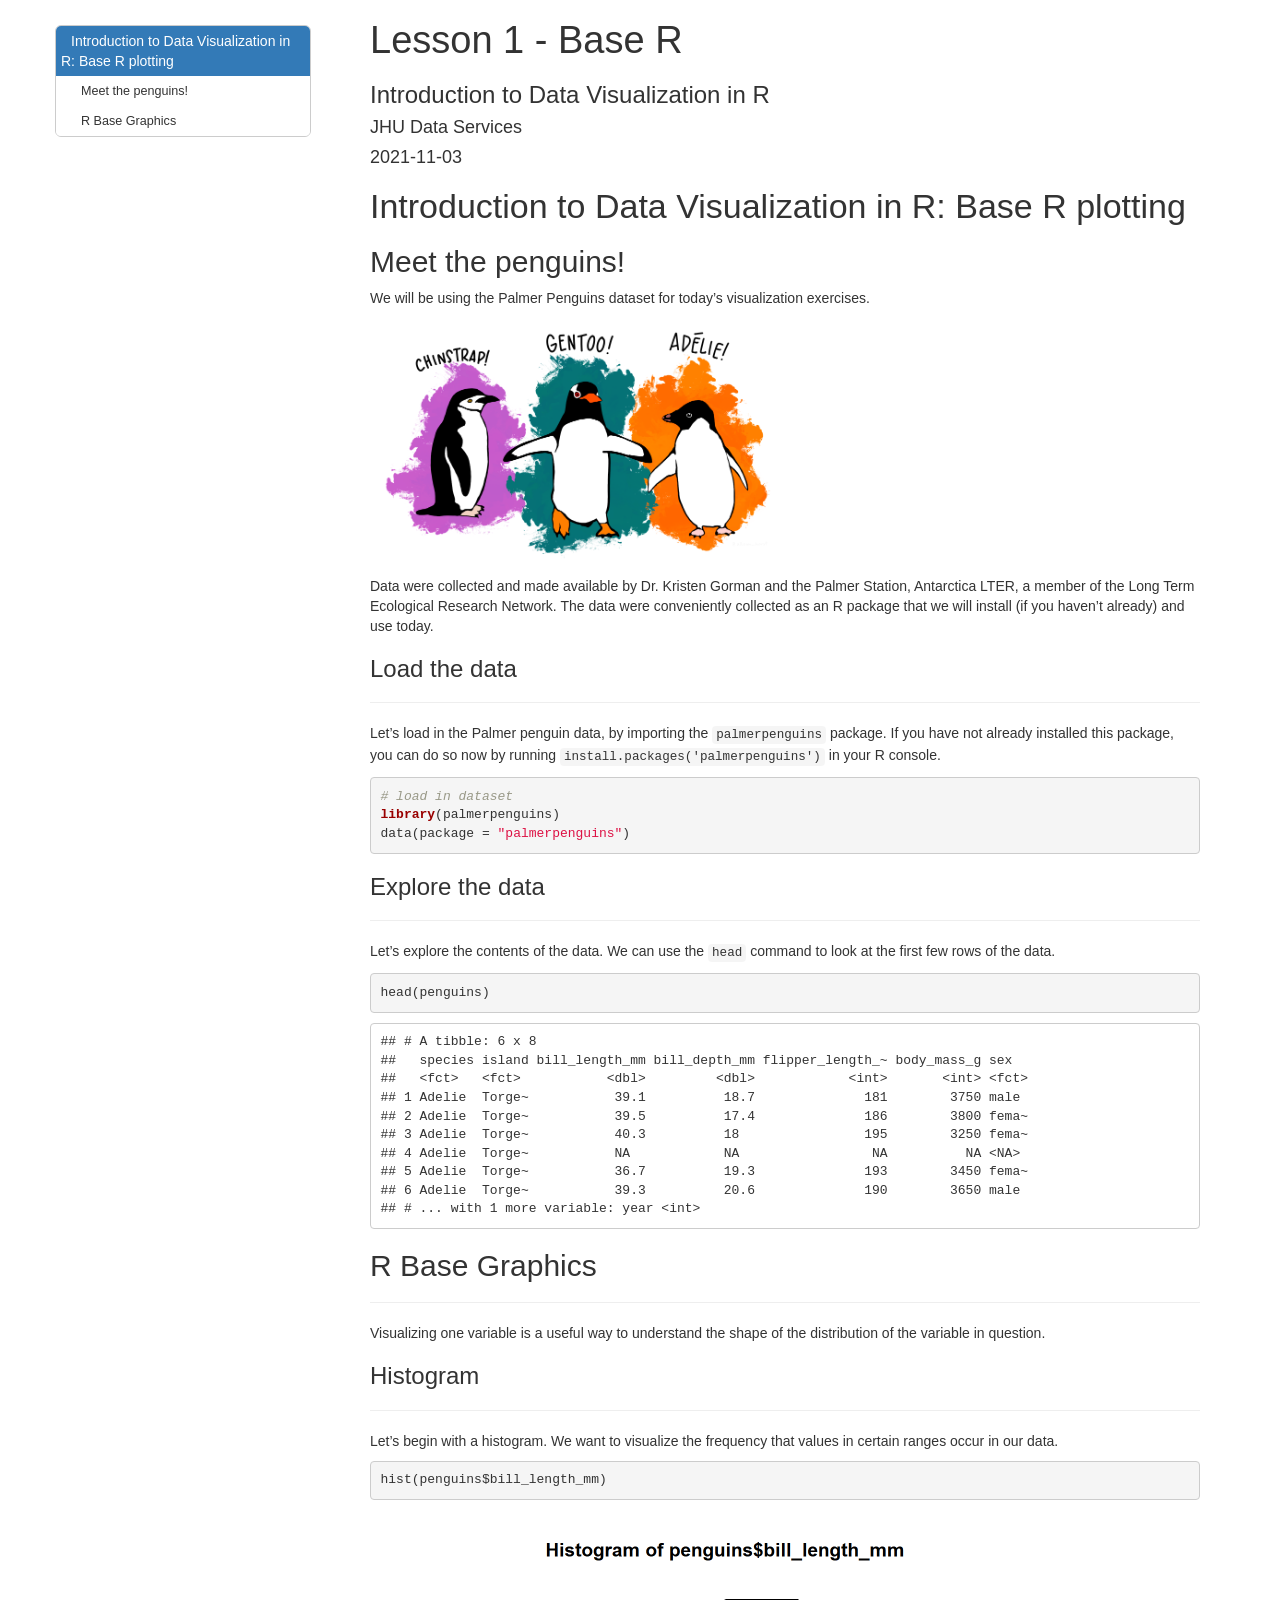
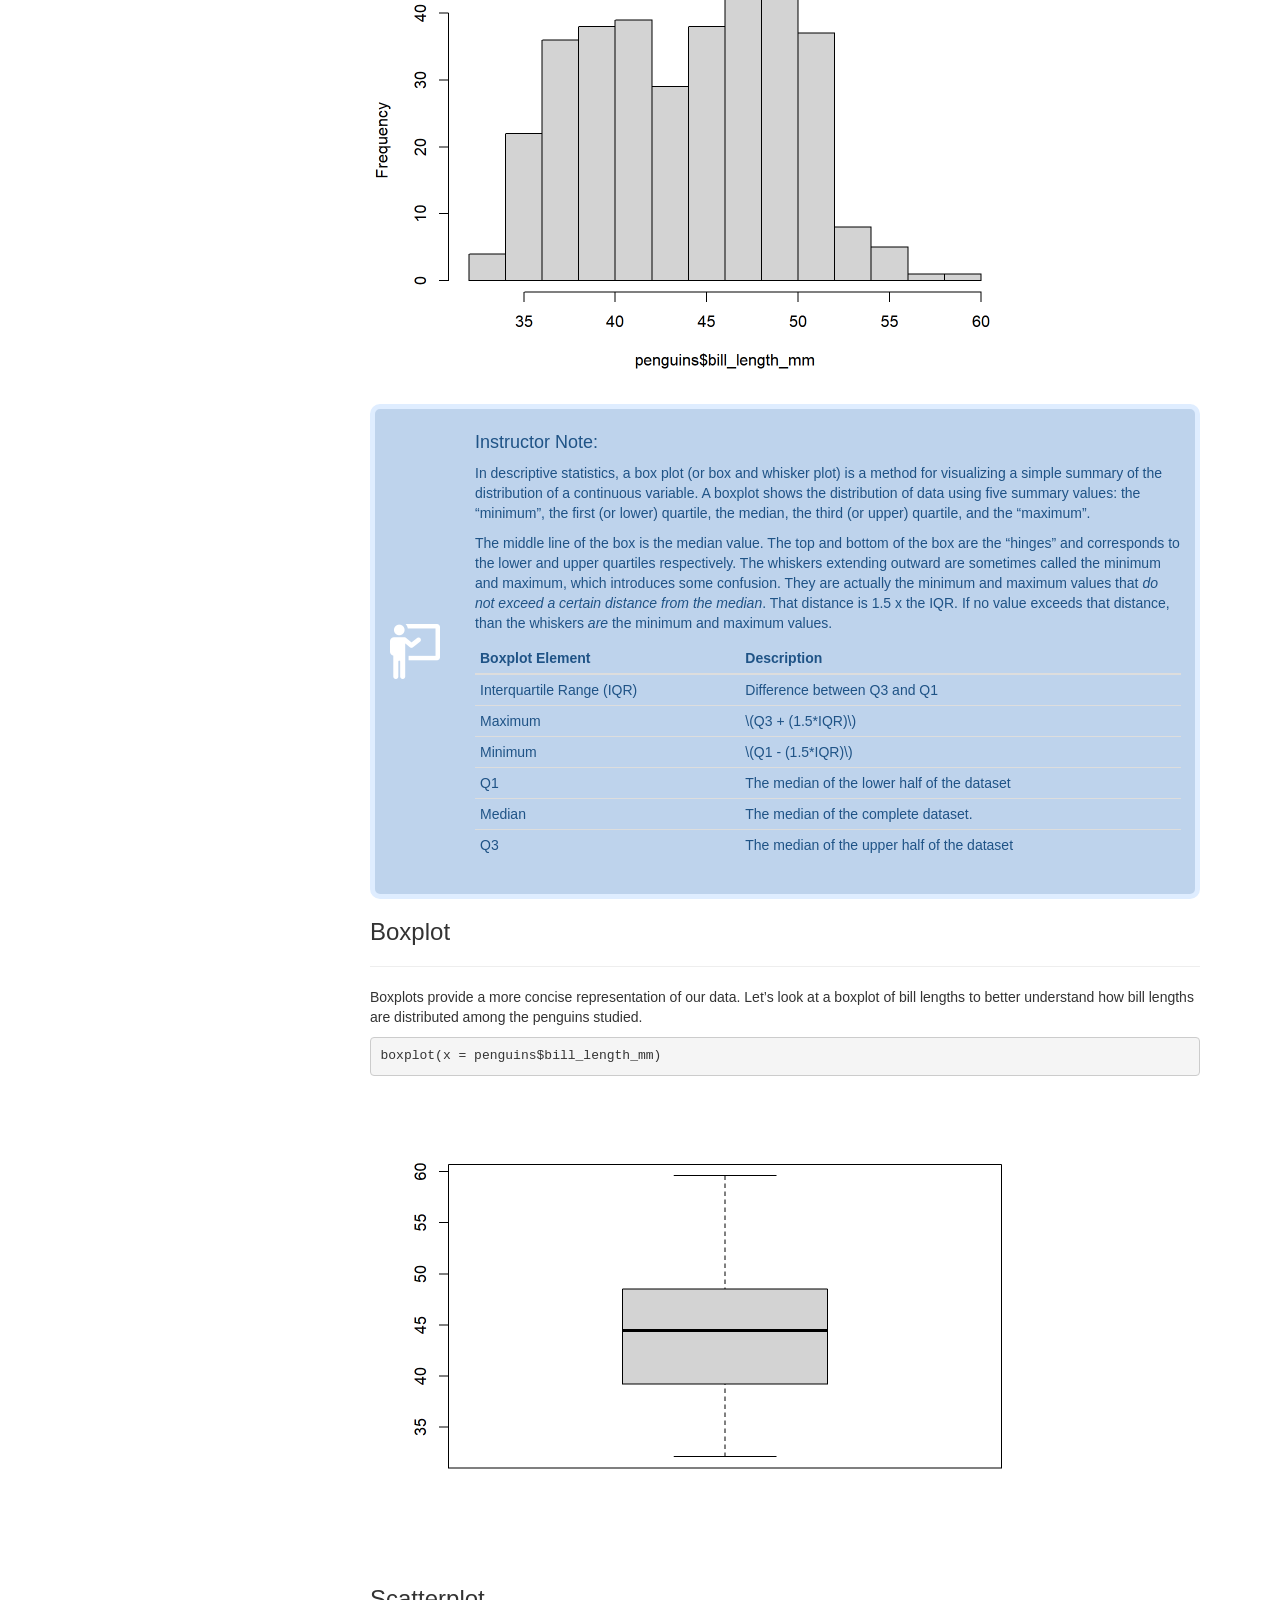
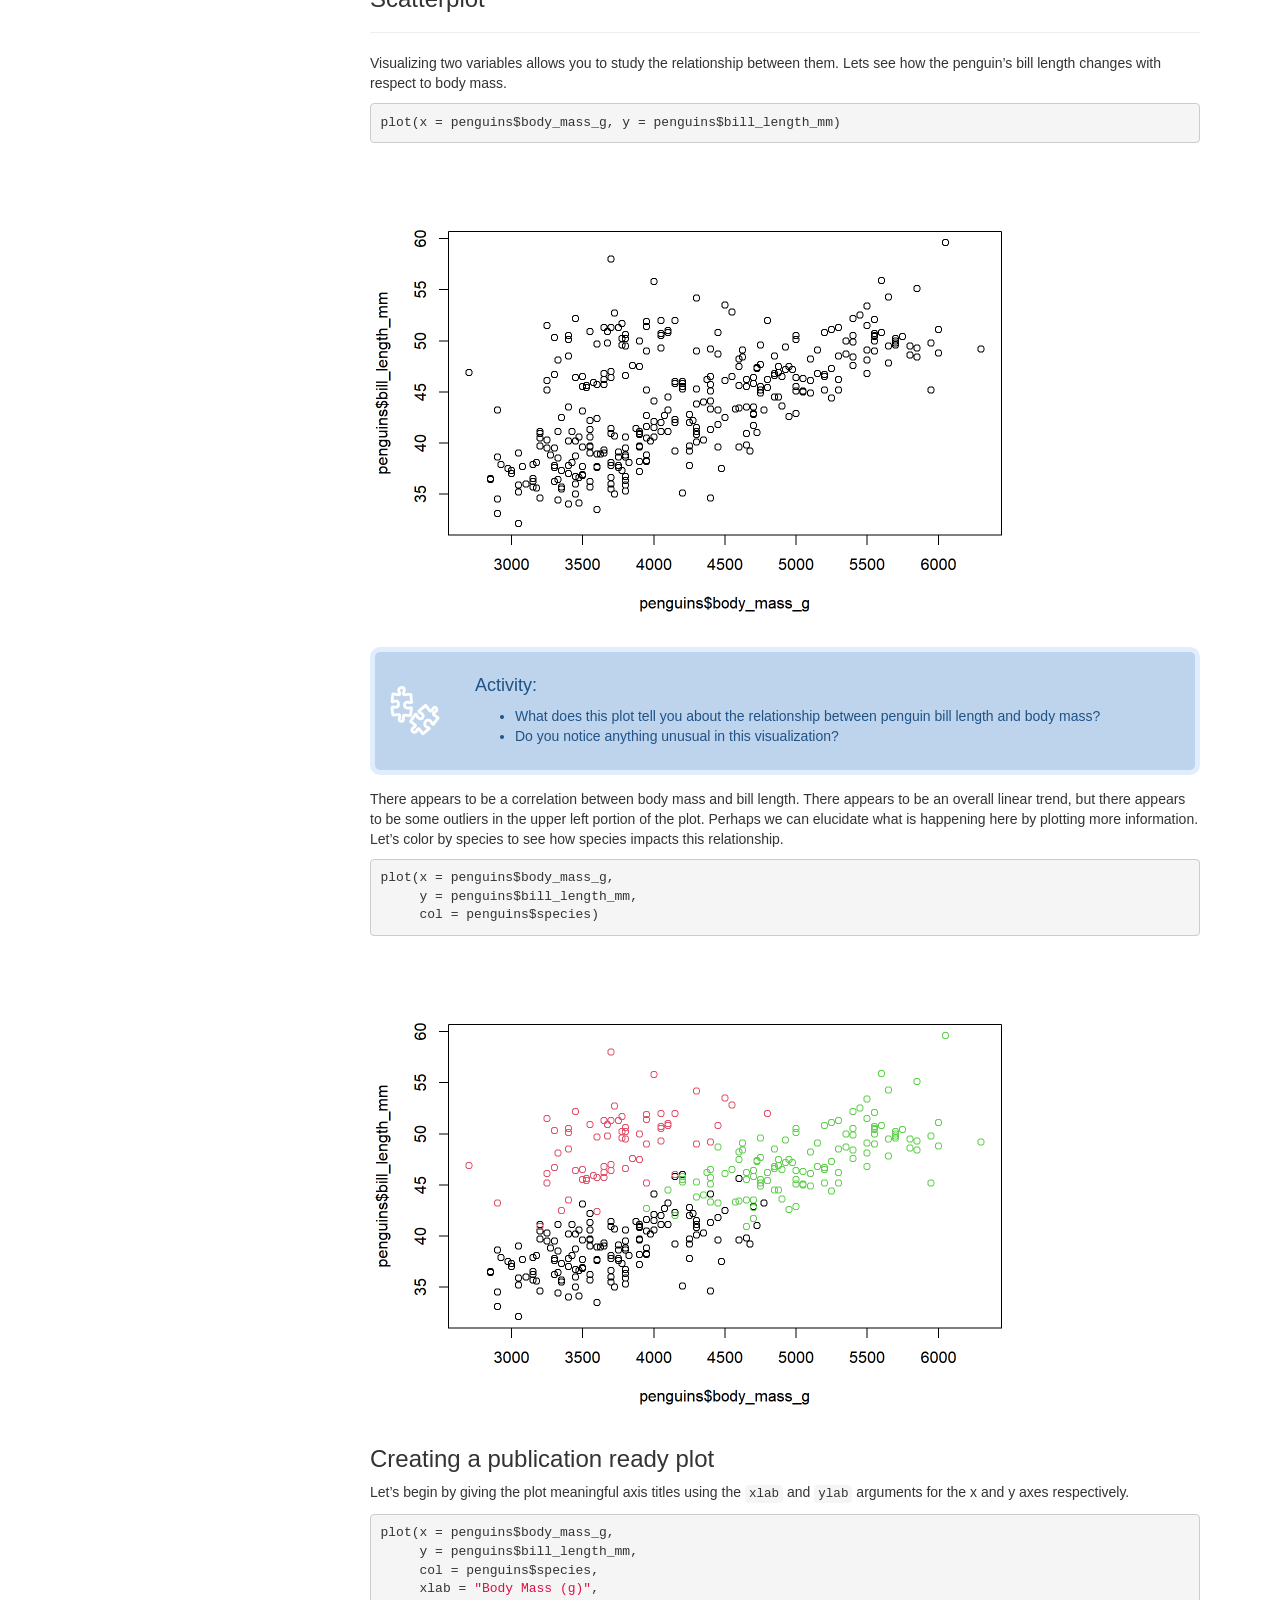
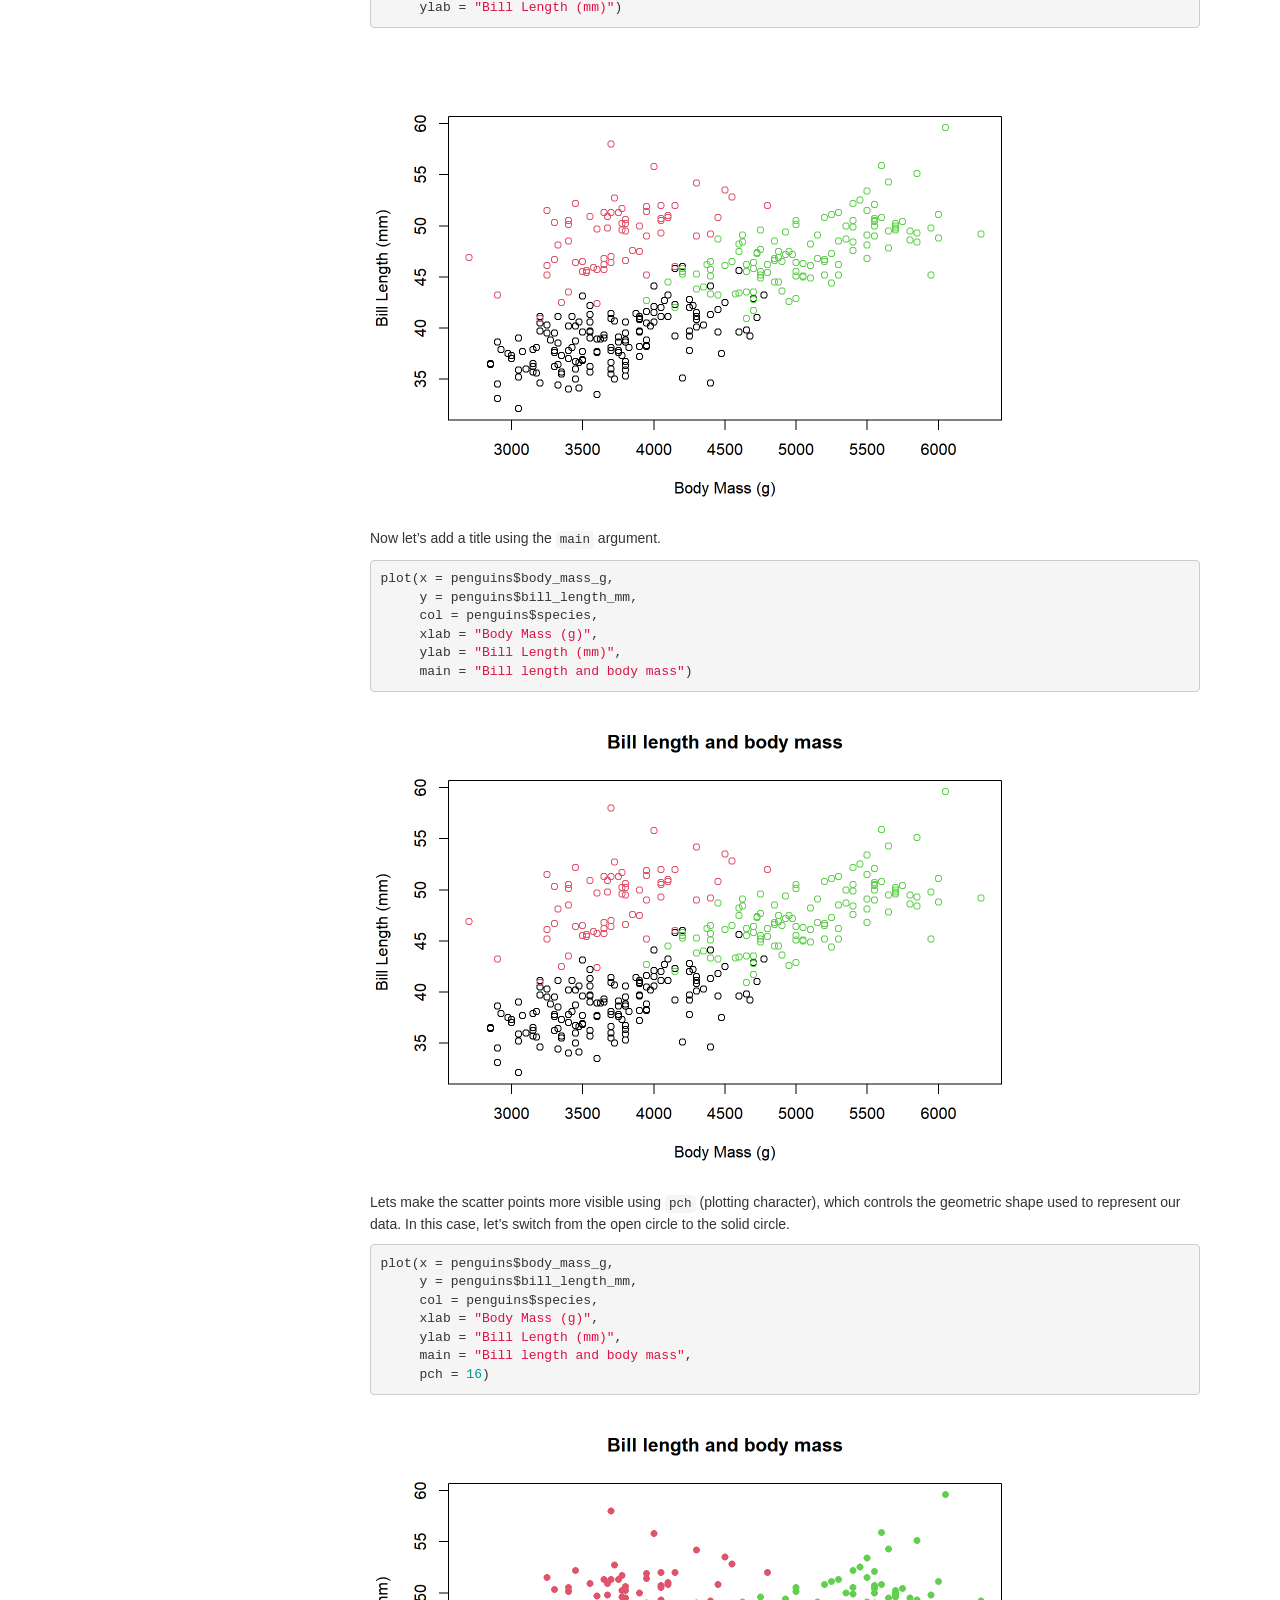
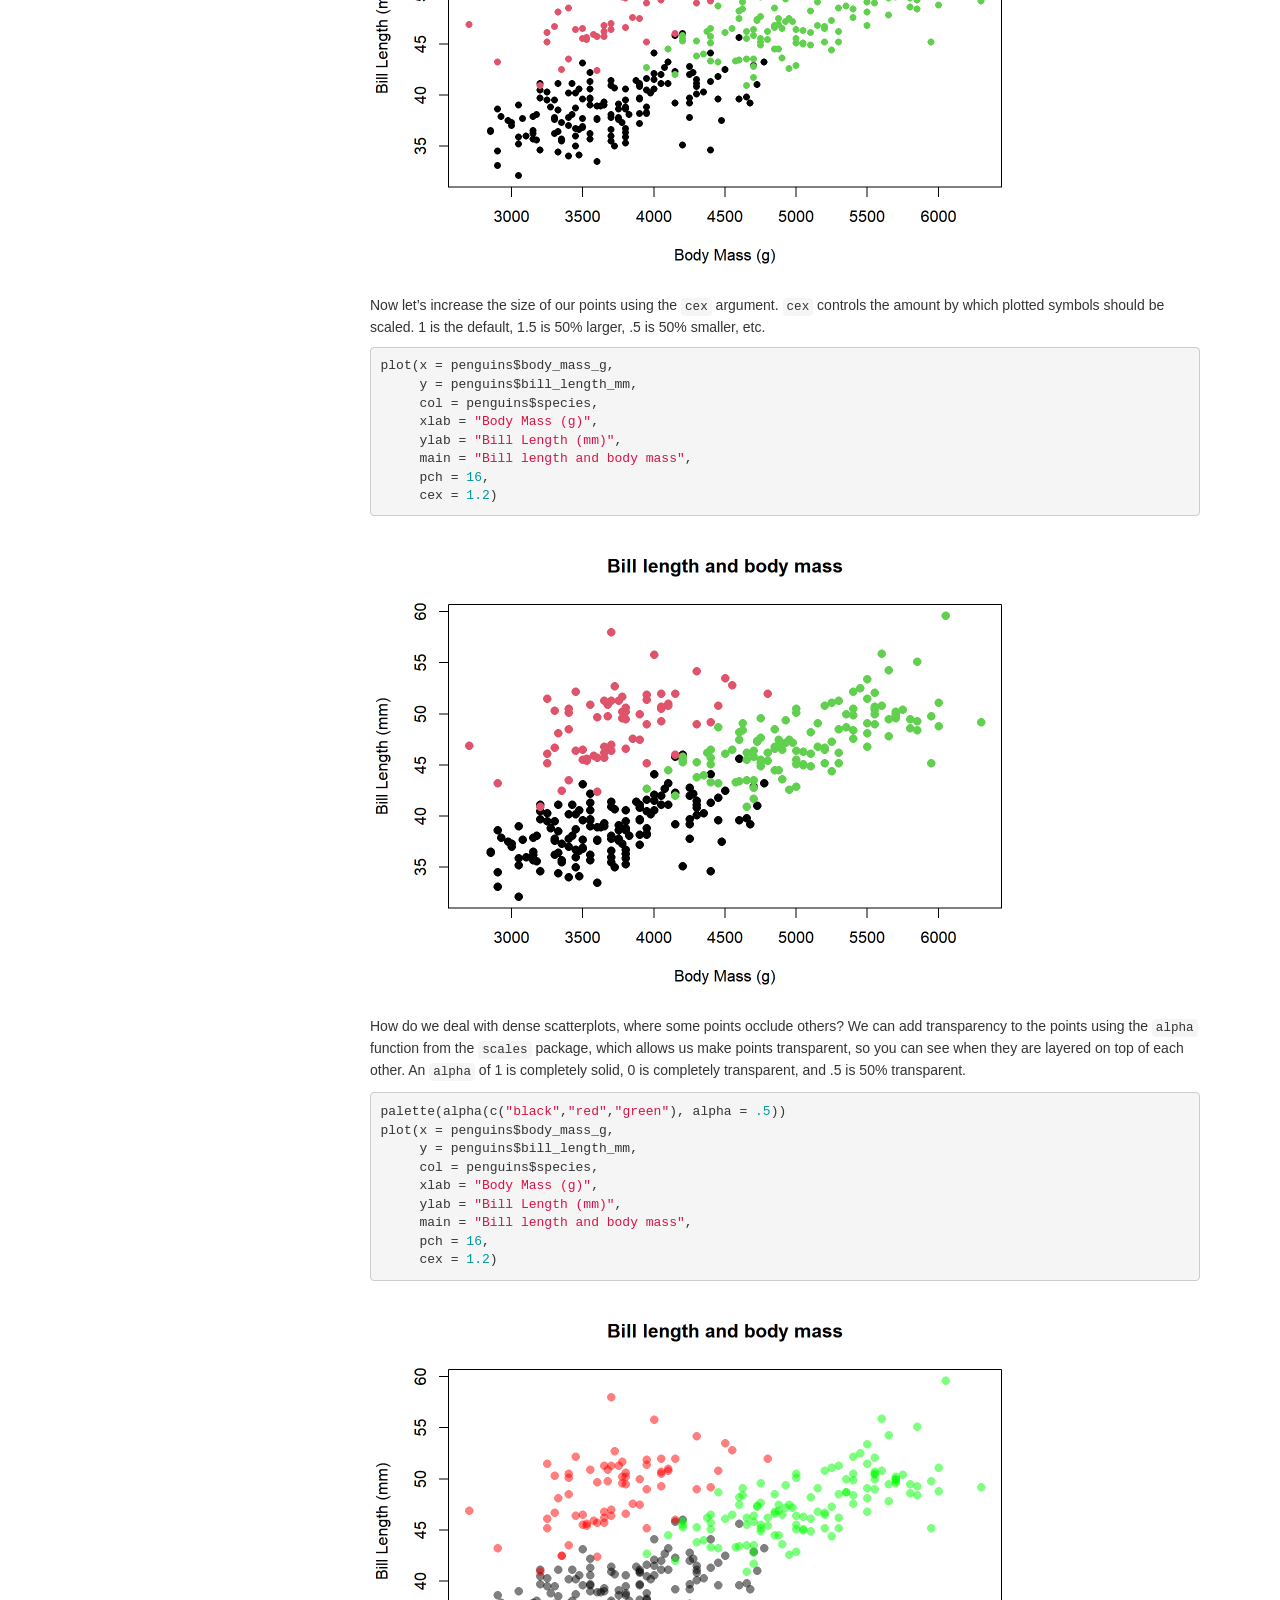
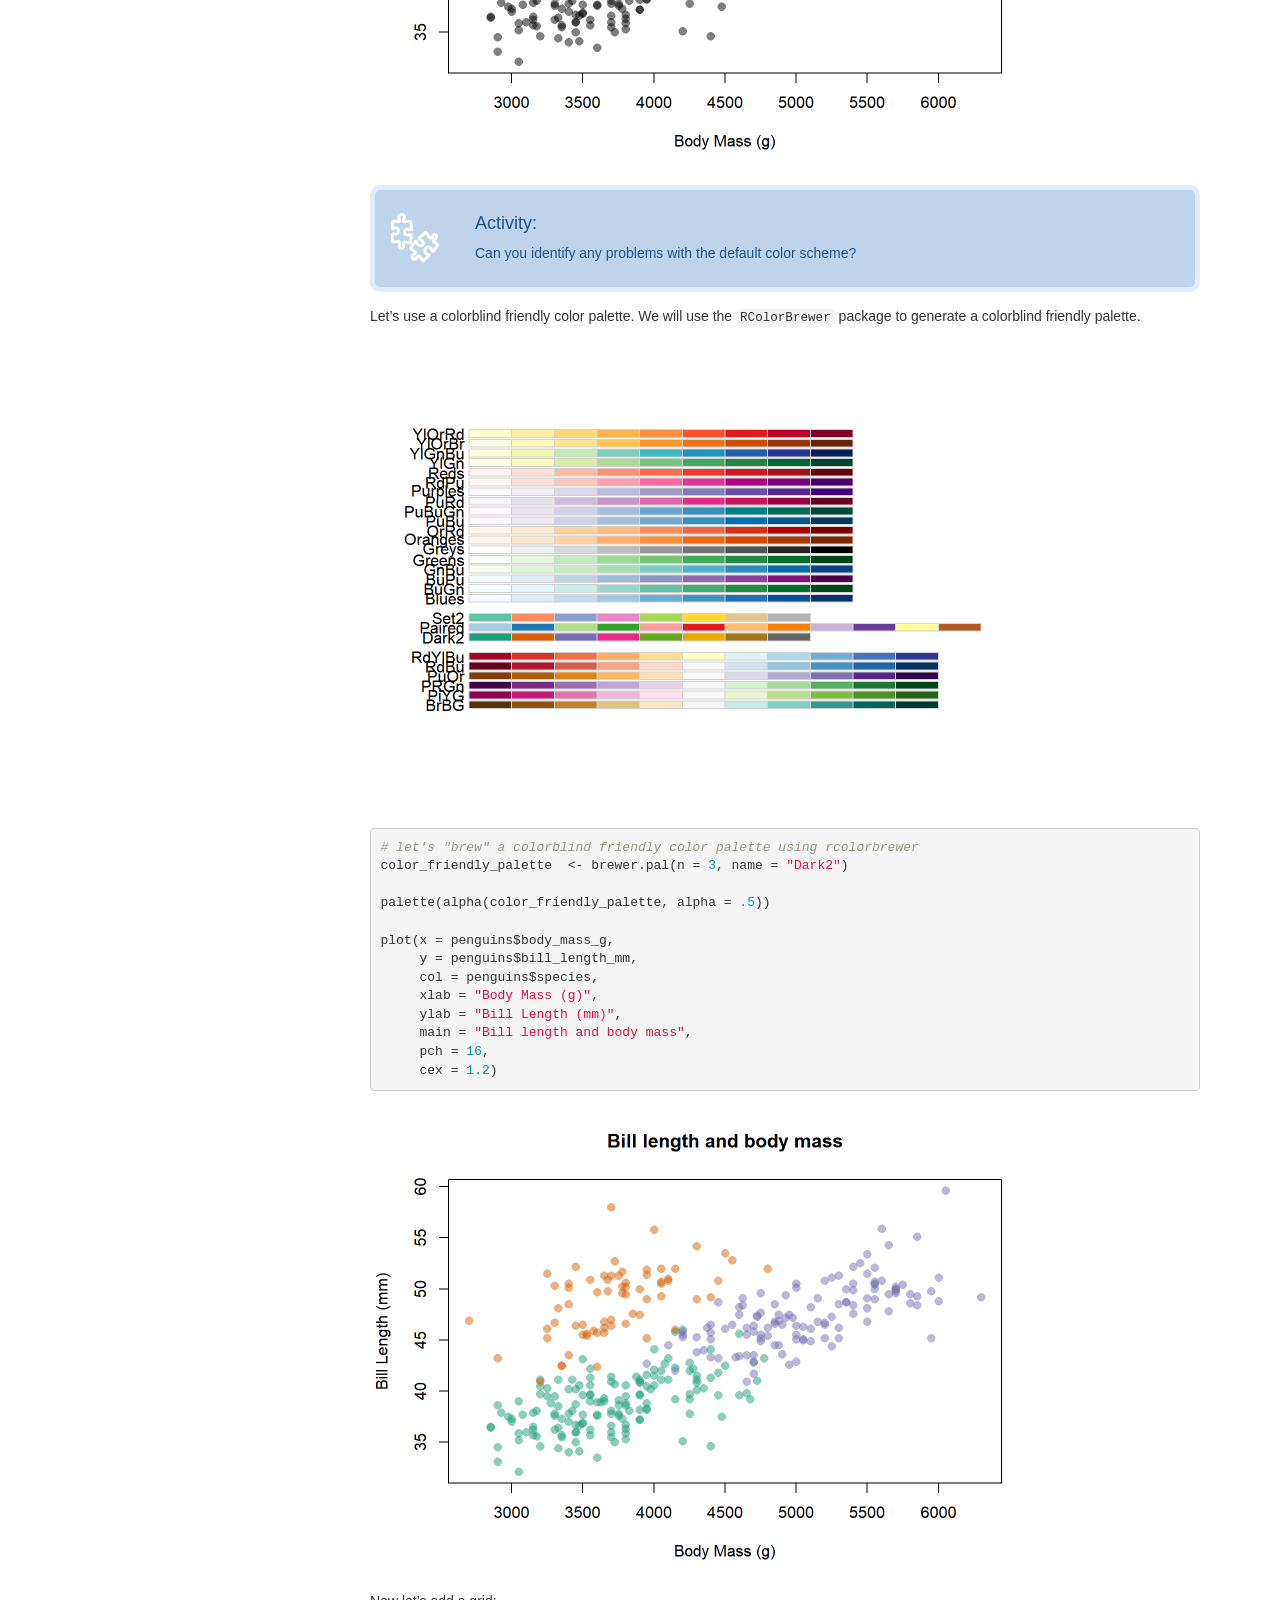
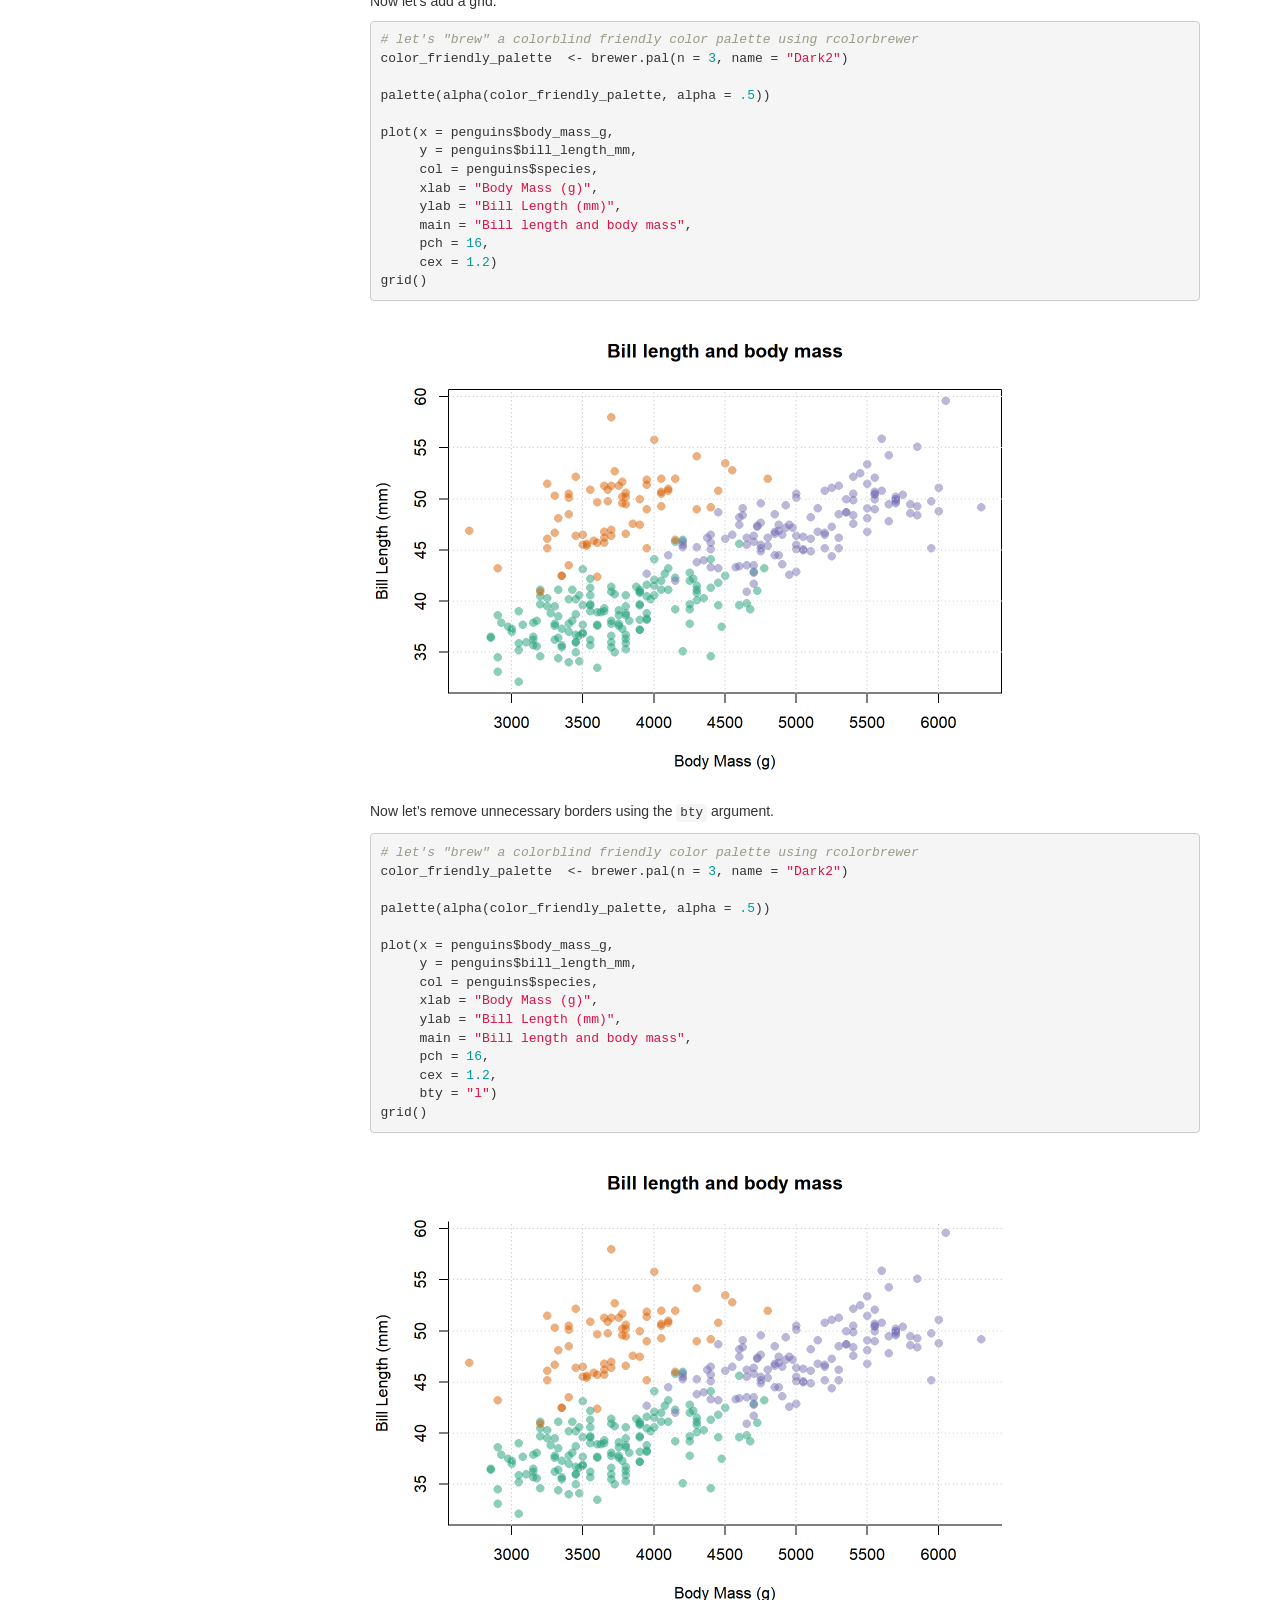
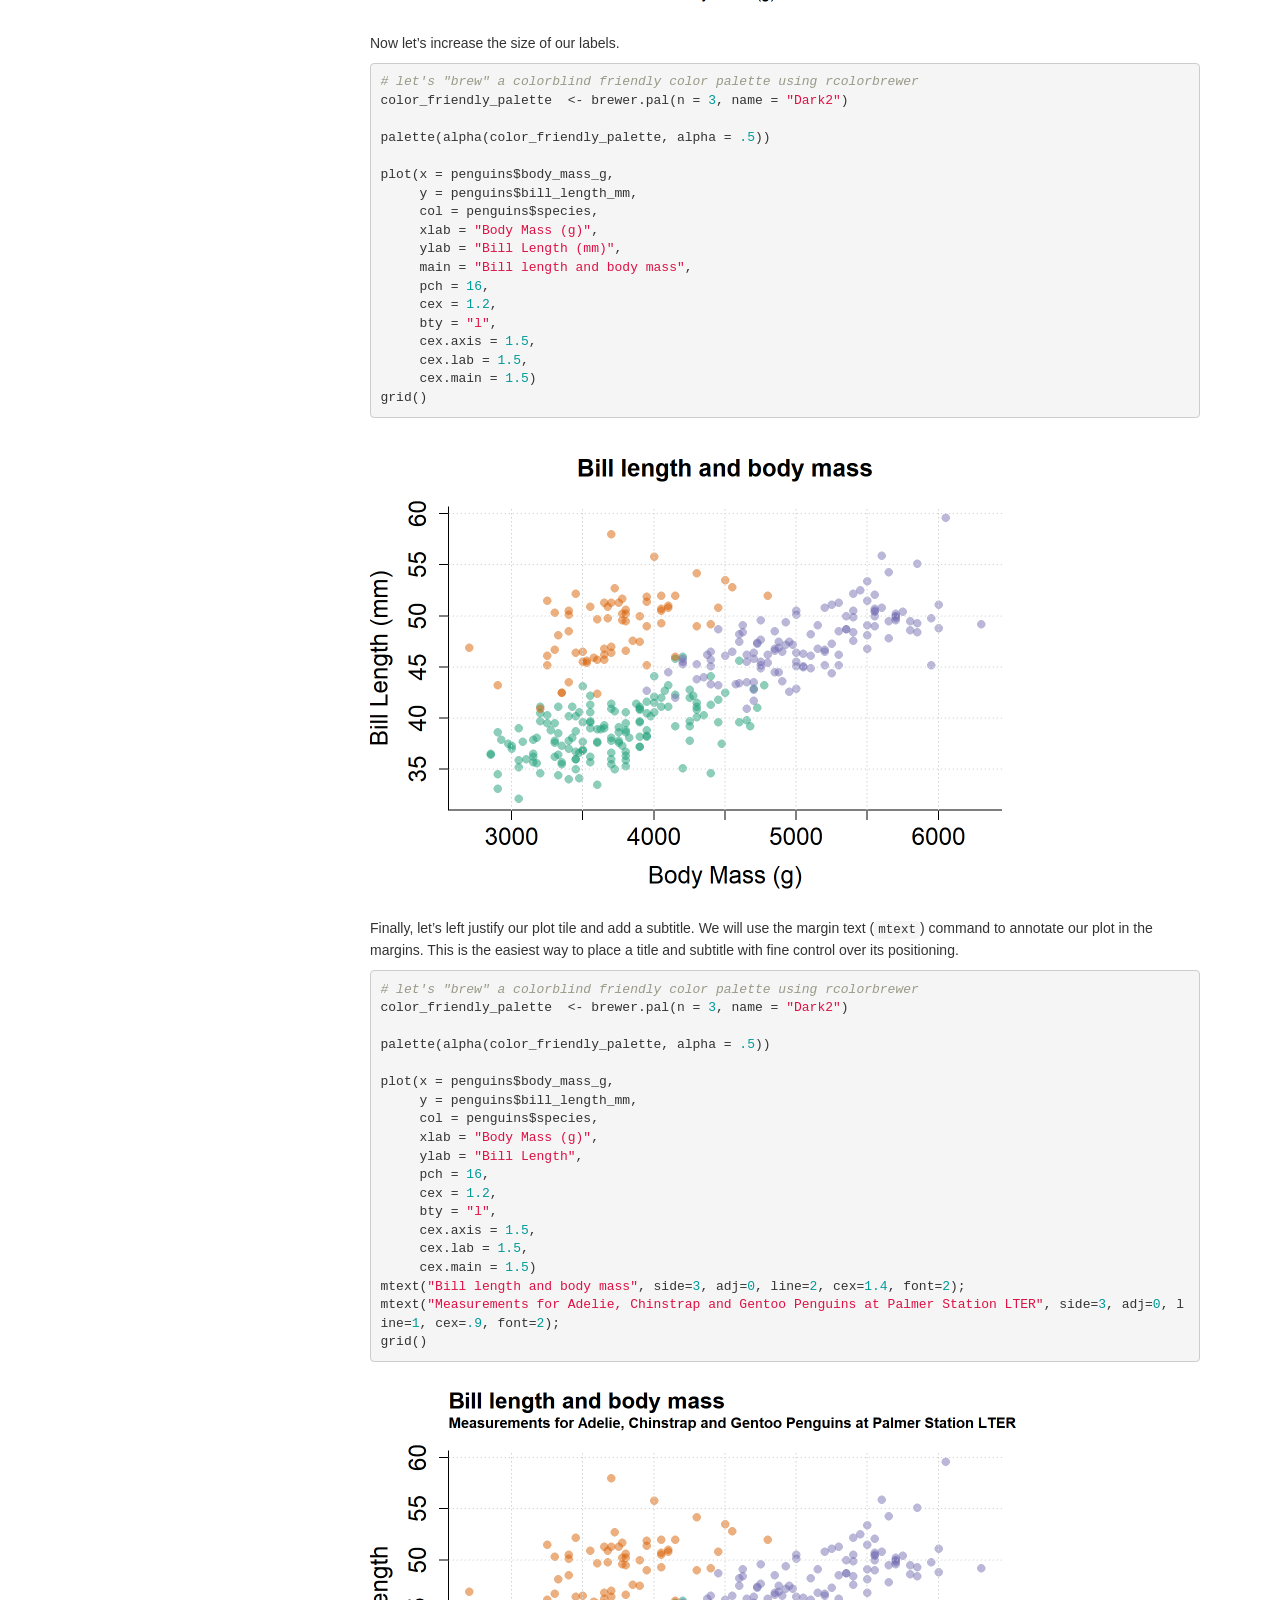
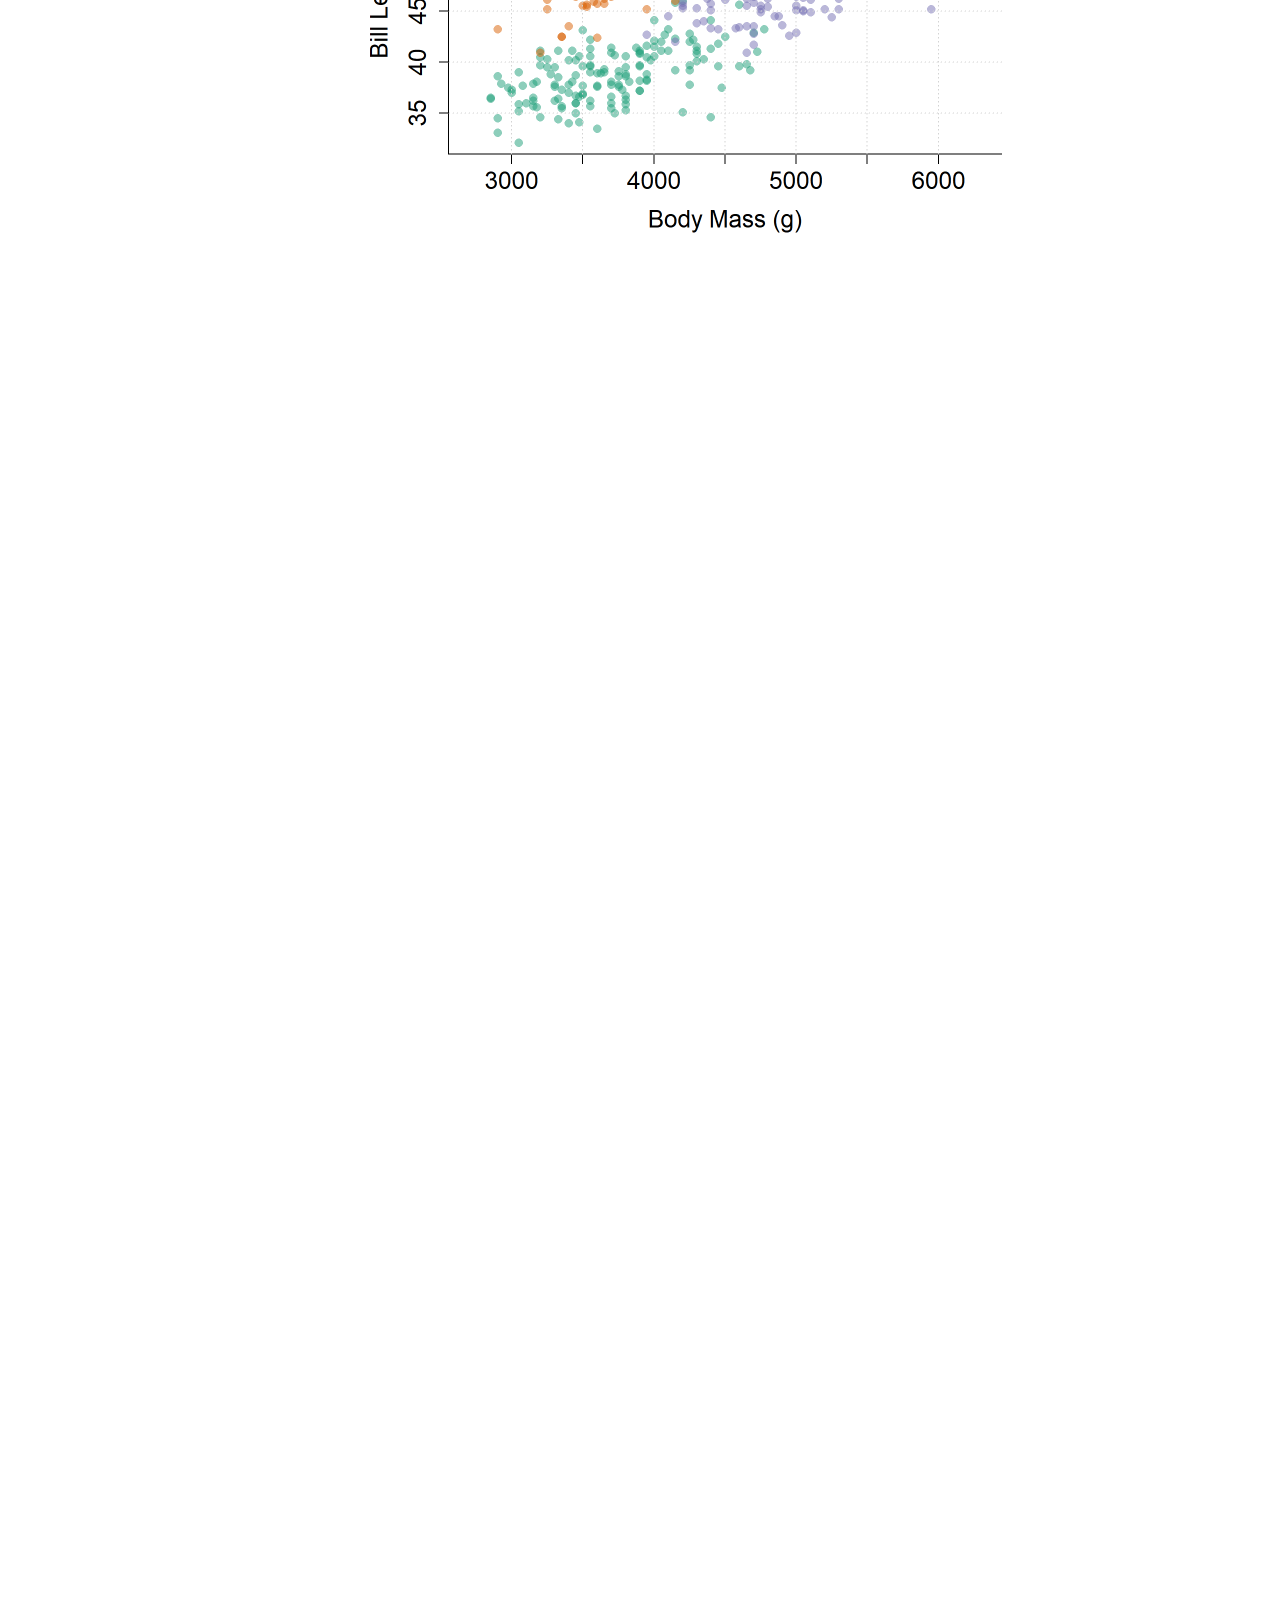
